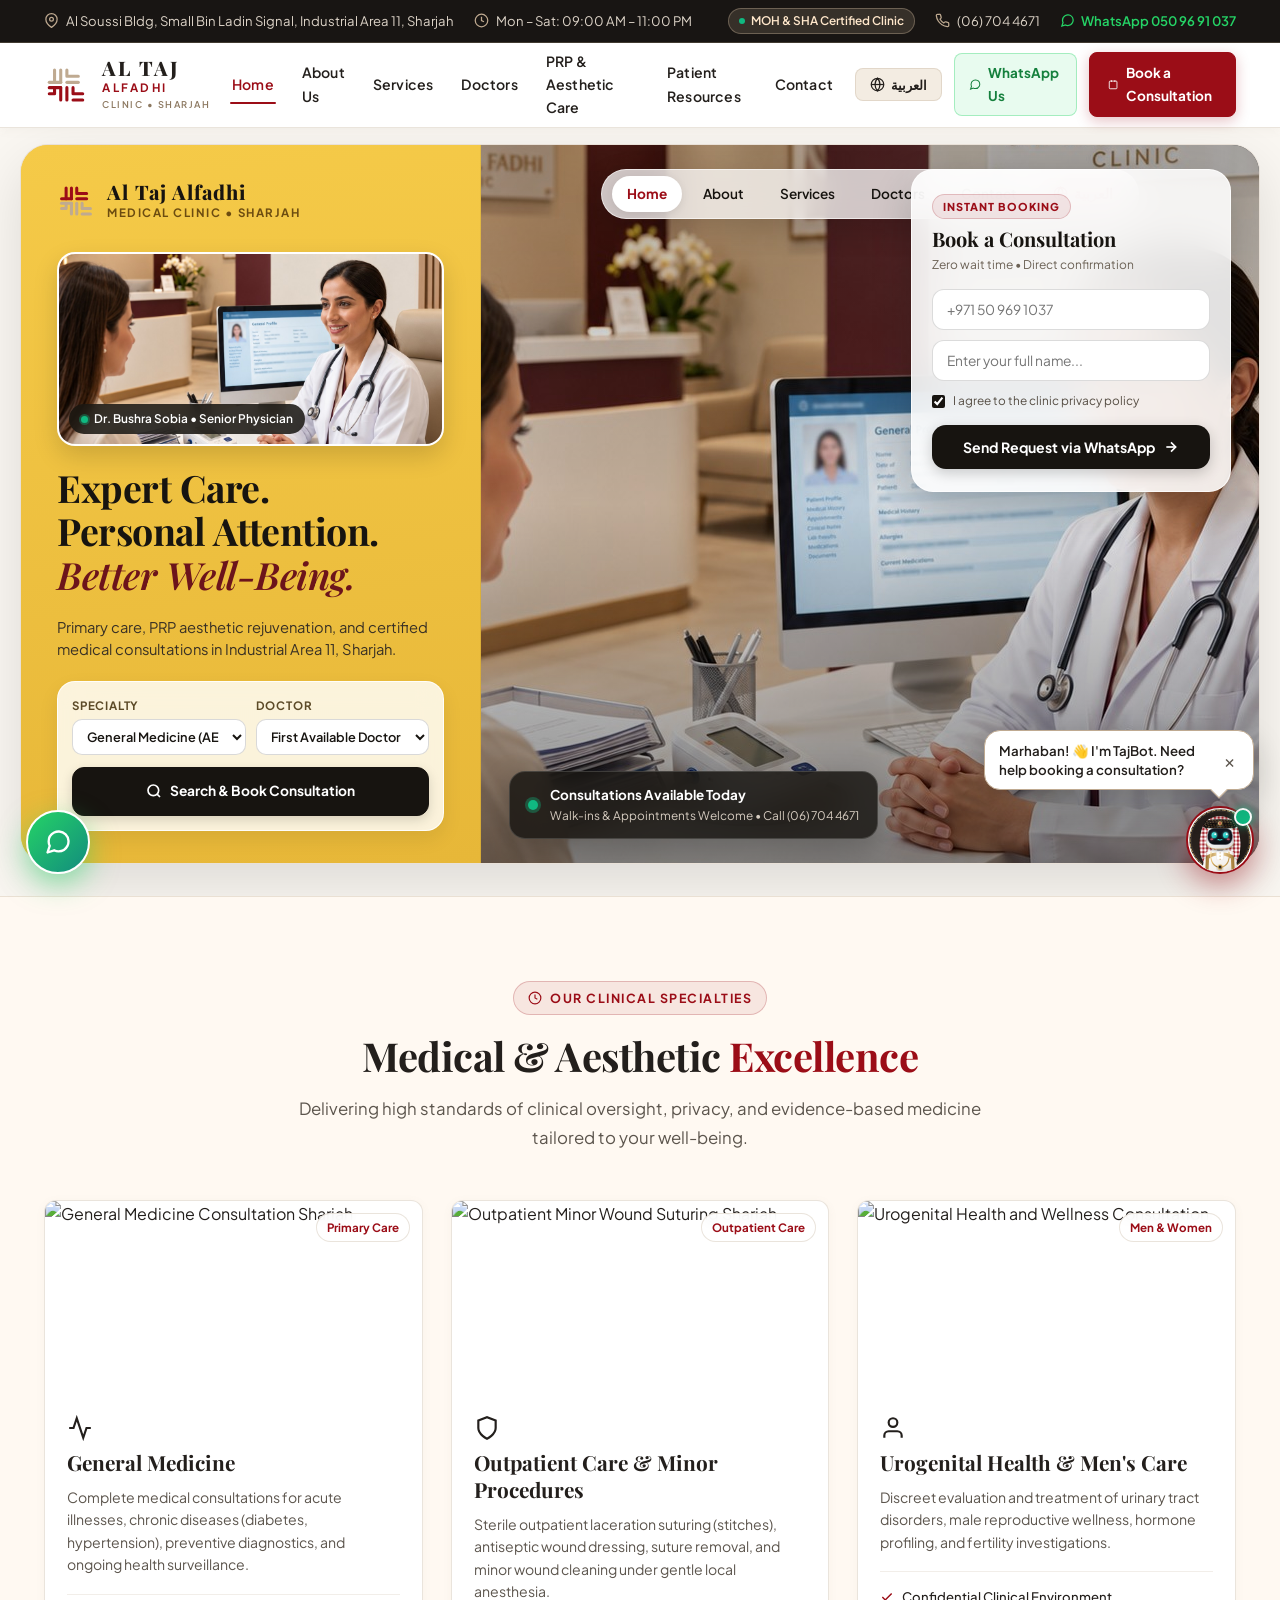
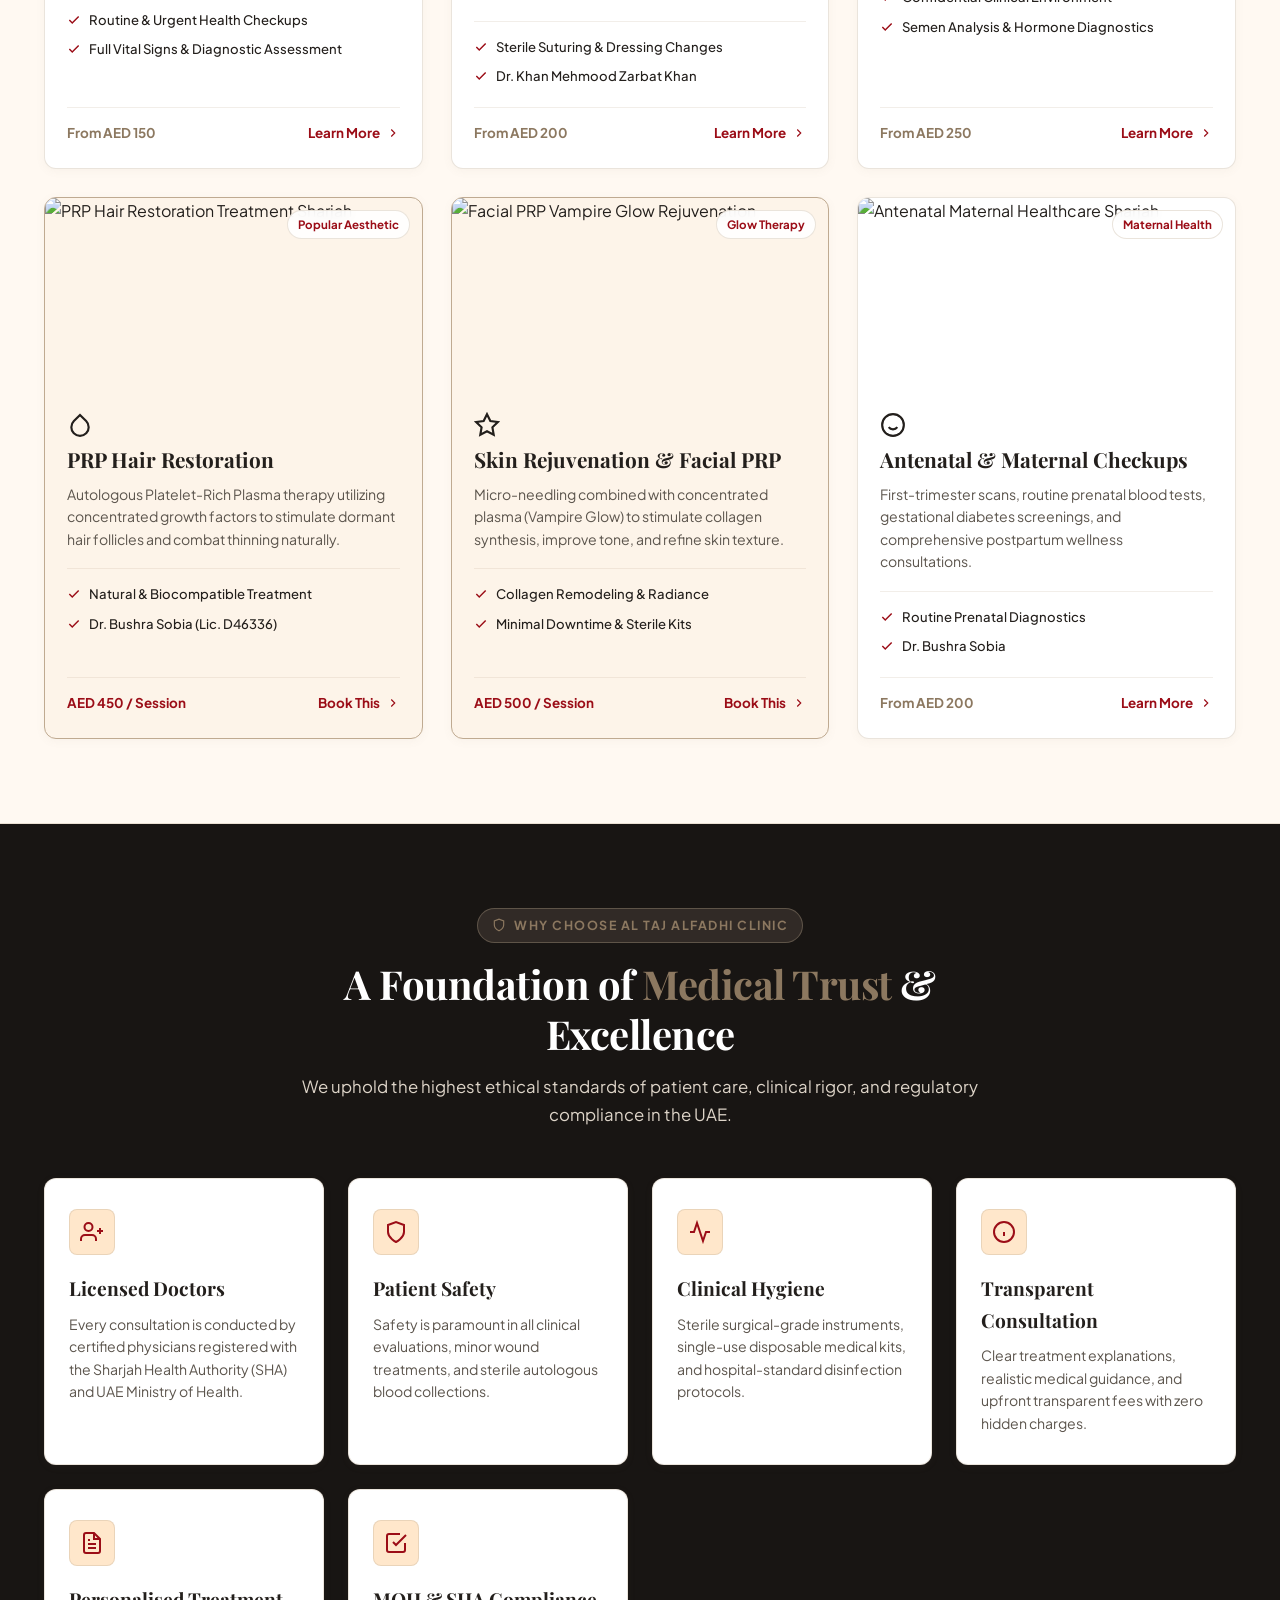
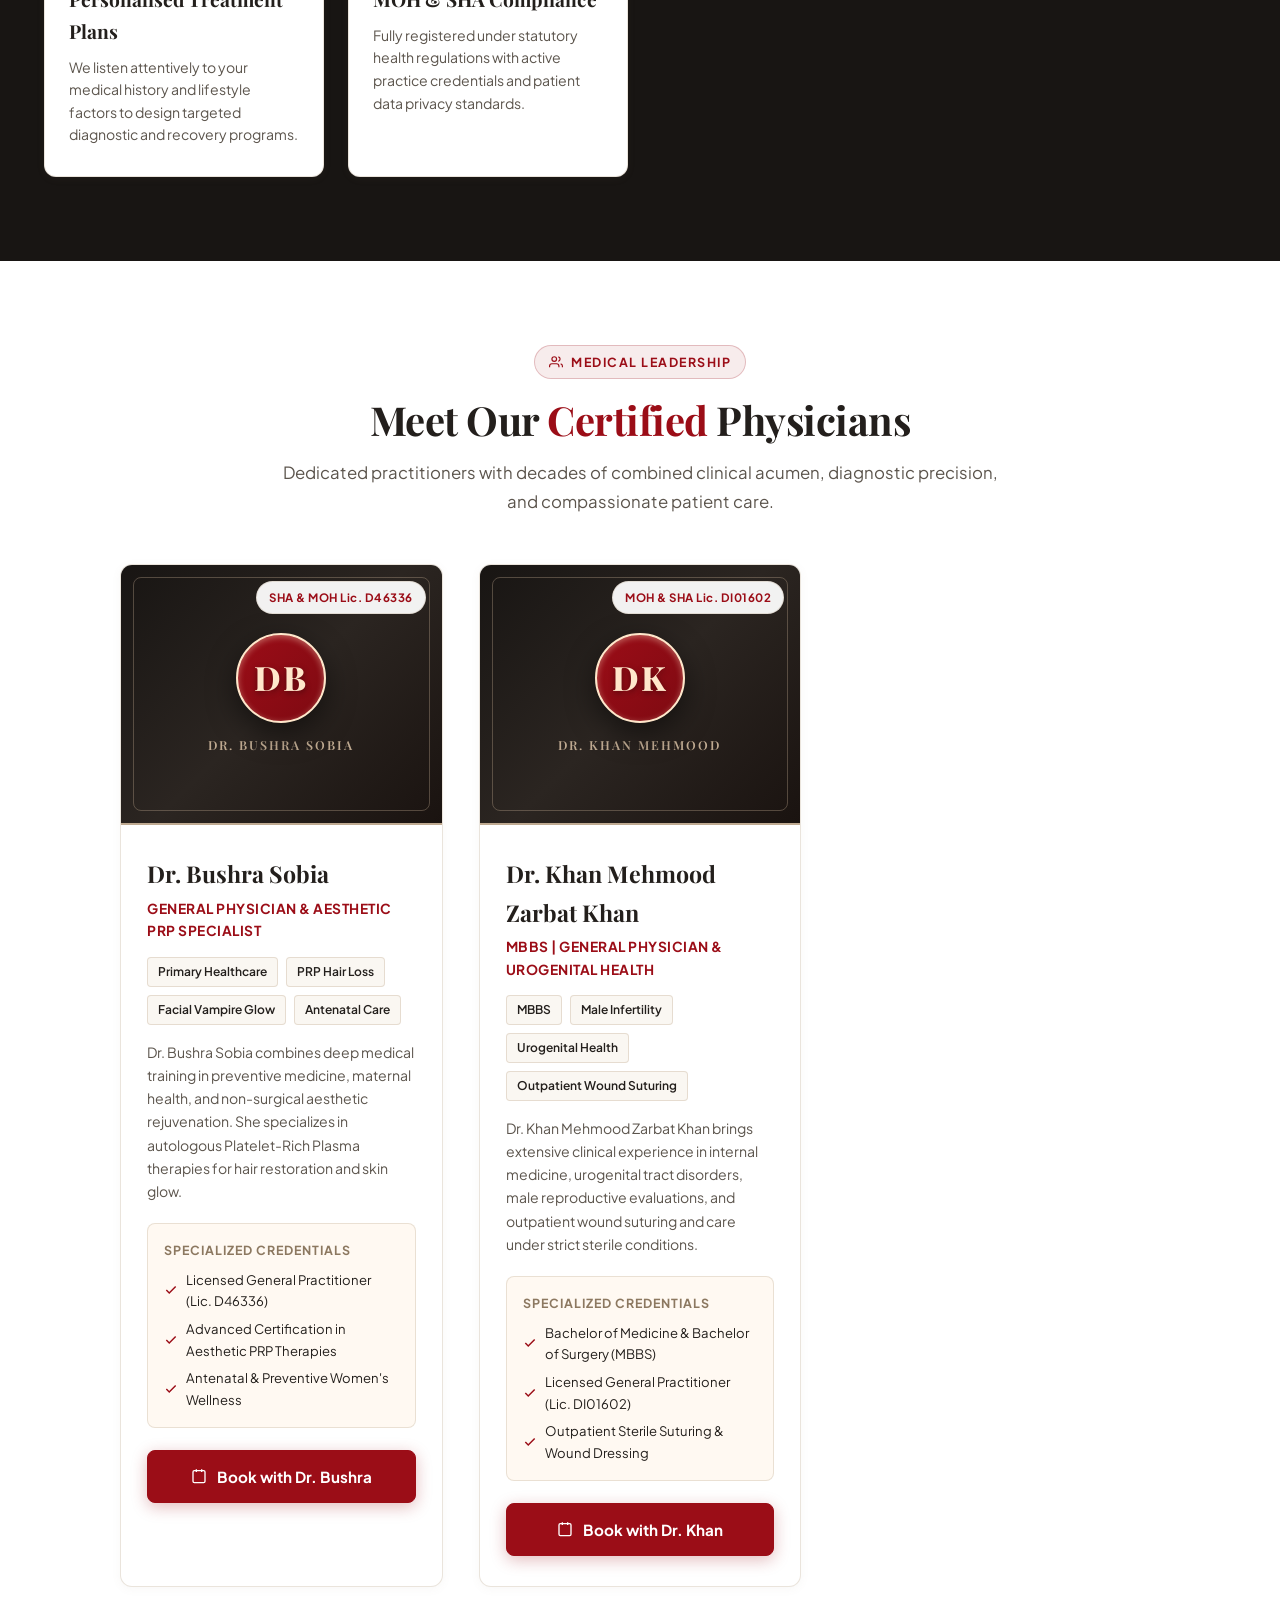
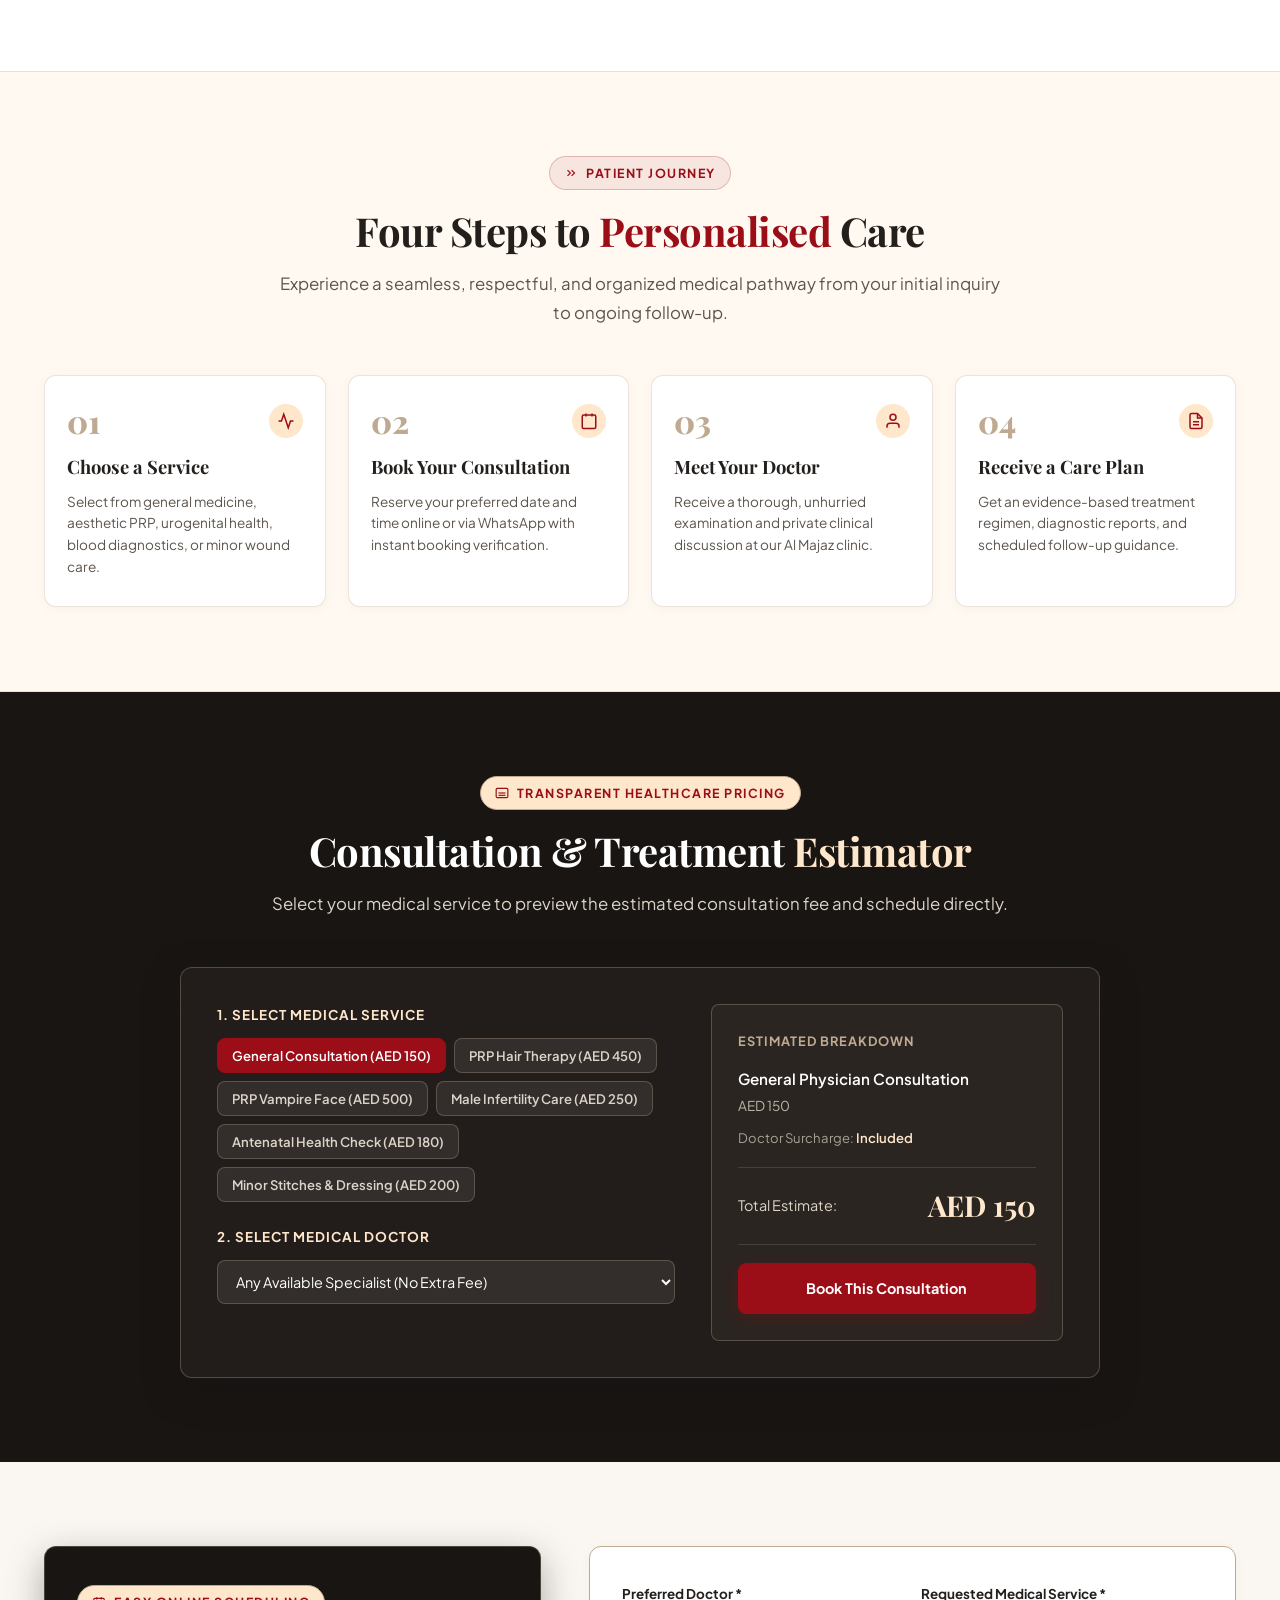
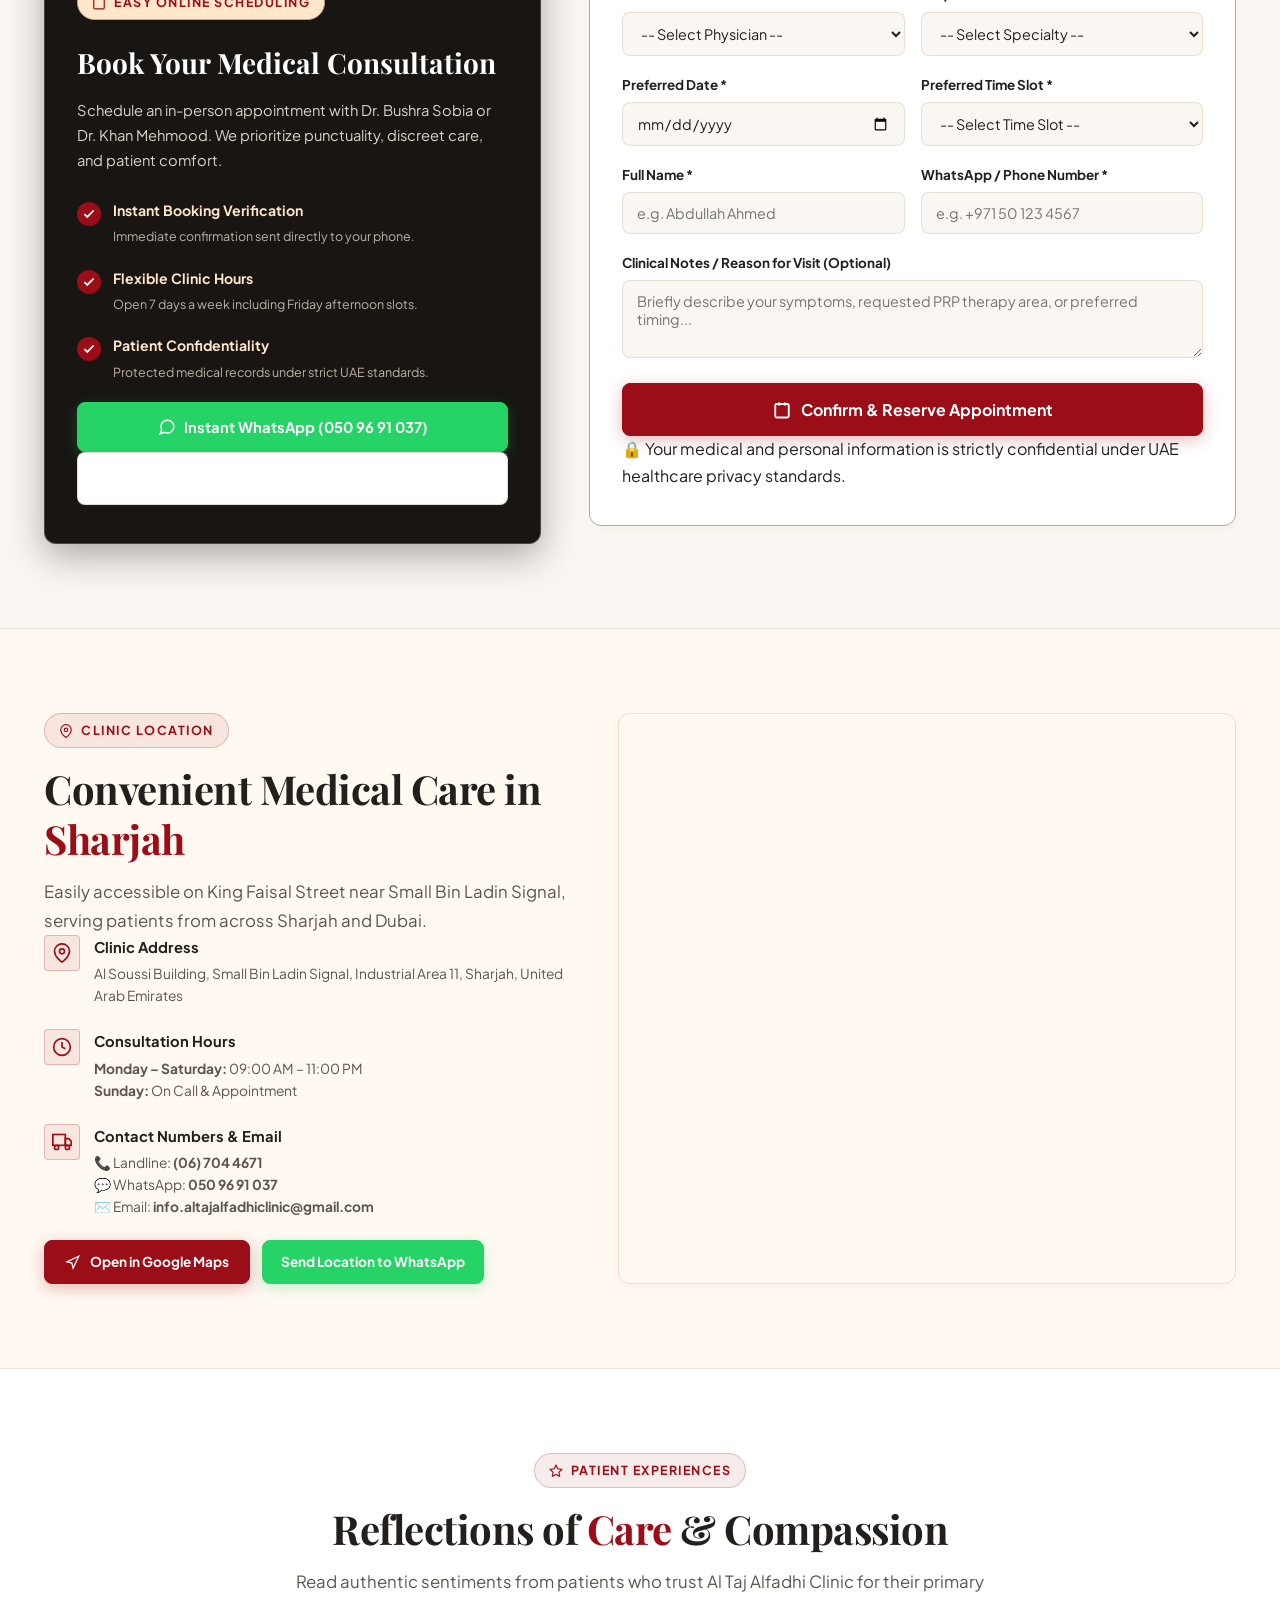
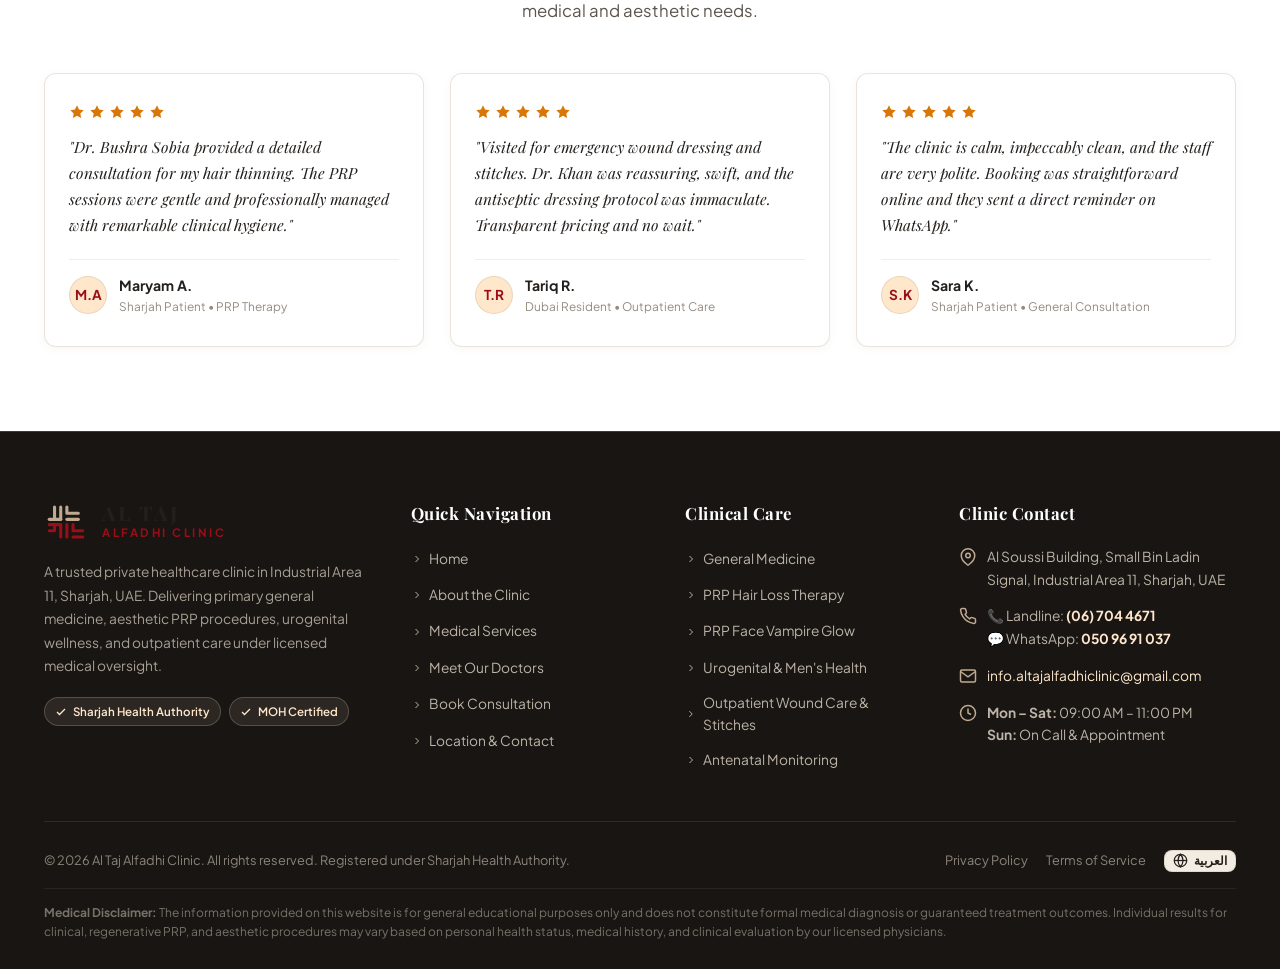
==== index.html @ 63fd8f1e "feat: redesign homepage hero with inspiration split layout (left photo pillar + right video canvas)" ====
<!DOCTYPE html>
<html lang="en" dir="ltr">
<head>
  <meta charset="UTF-8">
  <meta name="viewport" content="width=device-width, initial-scale=1.0">
  
  <!-- SEO & Local Business Meta Tags -->
  <title>Al Taj Alfadhi Clinic | Medical & Aesthetic Clinic in Sharjah, UAE</title>
  <meta name="description" content="Al Taj Alfadhi Clinic is a premier medical clinic in Al Majaz, Sharjah, serving patients from Sharjah & Dubai. Licensed doctors offering General Medicine, PRP Treatments, Outpatient Wound Care, and Urogenital Health.">
  <meta name="keywords" content="clinic in Sharjah, medical clinic in Al Majaz, aesthetic clinic Sharjah, PRP treatment Sharjah, general physician Sharjah, medical consultation near Dubai, Dr Bushra Sobia, Dr Khan Mehmood">
  <meta name="author" content="Al Taj Alfadhi Clinic">
  <meta name="robots" content="index, follow">

  <!-- Open Graph / Social -->
  <meta property="og:type" content="website">
  <meta property="og:title" content="Al Taj Alfadhi Clinic | Medical & Aesthetic Clinic in Sharjah, UAE">
  <meta property="og:description" content="Expert Care. Personal Attention. Better Well-Being. Licensed medical and aesthetic healthcare in Al Majaz, Sharjah.">
  <meta property="og:image" content="https://images.unsplash.com/photo-1622253692010-333f2da6031d?auto=format&fit=crop&w=1200&q=80">
  <meta property="og:url" content="https://altajfadhaiclinic.ae/">

  <!-- Global CDN Preconnect & Performance Optimizations -->
  <link rel="preconnect" href="https://fonts.googleapis.com">
  <link rel="preconnect" href="https://fonts.gstatic.com" crossorigin>
  <link rel="preconnect" href="https://images.unsplash.com">
  <link rel="dns-prefetch" href="https://cdnjs.cloudflare.com">

  <!-- Favicon & Mobile Touch Icons -->
  <link rel="icon" type="image/svg+xml" href="favicon.svg">
  <link rel="apple-touch-icon" sizes="180x180" href="apple-touch-icon.svg">
  <link rel="manifest" href="site.webmanifest">
  <meta name="theme-color" content="#9B0D17">
  <meta name="apple-mobile-web-app-capable" content="yes">
  <meta name="apple-mobile-web-app-status-bar-style" content="black-translucent">
  <meta name="apple-mobile-web-app-title" content="Al Taj Clinic">

  <!-- CSS Stylesheet -->
  <link rel="stylesheet" href="style.css">

  <!-- Schema.org MedicalClinic Structured Data for Local SEO -->
  <script type="application/ld+json">
  {
    "@context": "https://schema.org",
    "@type": "MedicalClinic",
    "name": "Al Taj Alfadhi Clinic",
    "alternateName": "عيادة التاج الفضي",
    "image": "https://images.unsplash.com/photo-1622253692010-333f2da6031d?auto=format&fit=crop&w=1200&q=80",
    "telephone": "+97167044671",
    "url": "https://altajfadhaiclinic.ae",
    "address": {
      "@type": "PostalAddress",
      "streetAddress": "Al Soussi Building, Small Bin Ladin Signal, Industrial Area 11",
      "addressLocality": "Sharjah",
      "addressRegion": "Sharjah",
      "addressCountry": "AE"
    },
    "geo": {
      "@type": "GeoCoordinates",
      "latitude": "25.3185",
      "longitude": "55.4052"
    },
    "openingHoursSpecification": [
      {
        "@type": "OpeningHoursSpecification",
        "dayOfWeek": ["Monday", "Tuesday", "Wednesday", "Thursday", "Friday", "Saturday"],
        "opens": "09:00",
        "closes": "23:00"
      }
    ],
    "priceRange": "AED 150 - AED 500"
  }
  </script>
</head>
<body>

  <!-- ========================================================================
       1. Top Notification Bar (Emergency / Direct Line / Bilingual Switch)
       ======================================================================== -->
  <div class="top-bar">
    <div class="top-bar-inner">
      <div class="top-bar-items">
        <div class="top-bar-item">
          <svg width="15" height="15" viewBox="0 0 24 24" fill="none" stroke="currentColor" stroke-width="2"><path d="M21 10c0 7-9 13-9 13s-9-6-9-13a9 9 0 0 1 18 0z"></path><circle cx="12" cy="10" r="3"></circle></svg>
          <span>Al Soussi Bldg, Small Bin Ladin Signal, Industrial Area 11, Sharjah</span>
        </div>
        <div class="top-bar-item">
          <svg width="15" height="15" viewBox="0 0 24 24" fill="none" stroke="currentColor" stroke-width="2"><circle cx="12" cy="12" r="10"></circle><polyline points="12 6 12 12 16 14"></polyline></svg>
          <span>Mon – Sat: 09:00 AM – 11:00 PM</span>
        </div>
      </div>

      <div class="top-bar-items">
        <div class="top-bar-badge">
          <span class="dot"></span>
          <span>MOH & SHA Certified Clinic</span>
        </div>
        <div class="top-bar-item">
          <svg width="15" height="15" viewBox="0 0 24 24" fill="none" stroke="currentColor" stroke-width="2"><path d="M22 16.92v3a2 2 0 0 1-2.18 2 19.79 19.79 0 0 1-8.63-3.07 19.5 19.5 0 0 1-6-6 19.79 19.79 0 0 1-3.07-8.67A2 2 0 0 1 4.11 2h3a2 2 0 0 1 2 1.72 12.84 12.84 0 0 0 .7 2.81 2 2 0 0 1-.45 2.11L8.09 9.91a16 16 0 0 0 6 6l1.27-1.27a2 2 0 0 1 2.11-.45 12.84 12.84 0 0 0 2.81.7A2 2 0 0 1 22 16.92z"></path></svg>
          <a href="tel:+97167044671">(06) 704 4671</a>
        </div>
        <a href="https://wa.me/971509691037" target="_blank" rel="noopener noreferrer" class="top-whatsapp-link">
          <svg width="15" height="15" viewBox="0 0 24 24" fill="none" stroke="currentColor" stroke-width="2"><path d="M21 11.5a8.38 8.38 0 0 1-.9 3.8 8.5 8.5 0 0 1-7.6 4.7 8.38 8.38 0 0 1-3.8-.9L3 21l1.9-5.7a8.38 8.38 0 0 1-.9-3.8 8.5 8.5 0 0 1 4.7-7.6 8.38 8.38 0 0 1 3.8-.9h.5a8.48 8.48 0 0 1 8 8v.5z"></path></svg>
          <span>WhatsApp 050 96 91 037</span>
        </a>
      </div>
    </div>
  </div>

  <!-- ========================================================================
       2. Sticky Header & Navigation
       ======================================================================== -->
  <header class="site-header">
    <div class="nav-container">
      <!-- Clinic Brand Logo -->
      <a href="index.html" class="brand-logo" aria-label="Al Taj Alfadhi Clinic Home">
        <svg class="logo-symbol" viewBox="0 0 100 100" fill="none" xmlns="http://www.w3.org/2000/svg">
          <path d="M24 16V44" stroke="#BFAA91" stroke-width="7" stroke-linecap="round"/>
          <path d="M38 16V44" stroke="#BFAA91" stroke-width="7" stroke-linecap="round"/>
          <path d="M52 16V30H78" stroke="#BFAA91" stroke-width="7" stroke-linecap="round" stroke-linejoin="round"/>
          <path d="M52 44H78" stroke="#BFAA91" stroke-width="7" stroke-linecap="round"/>
          <path d="M12 44H38" stroke="#BFAA91" stroke-width="7" stroke-linecap="round"/>
          <path d="M12 56H38" stroke="#9B0D17" stroke-width="7" stroke-linecap="round"/>
          <path d="M24 56V70H12" stroke="#9B0D17" stroke-width="7" stroke-linecap="round" stroke-linejoin="round"/>
          <path d="M38 56V84" stroke="#9B0D17" stroke-width="7" stroke-linecap="round"/>
          <path d="M52 56V84" stroke="#9B0D17" stroke-width="7" stroke-linecap="round"/>
          <path d="M66 56V70H88" stroke="#9B0D17" stroke-width="7" stroke-linecap="round" stroke-linejoin="round"/>
          <path d="M66 84H88" stroke="#9B0D17" stroke-width="7" stroke-linecap="round"/>
        </svg>
        <div class="brand-text">
          <span class="brand-title">AL TAJ</span>
          <span class="brand-subtitle">ALFADHI</span>
          <span class="brand-tagline">CLINIC • SHARJAH</span>
        </div>
      </a>

      <!-- Desktop Nav Menu -->
      <nav class="nav-menu">
        <a href="index.html" class="nav-link active">Home</a>
        <a href="about.html" class="nav-link">About Us</a>
        <a href="services.html" class="nav-link">Services</a>
        <a href="doctors.html" class="nav-link">Doctors</a>
        <a href="services.html?tab=aesthetic" class="nav-link">PRP & Aesthetic Care</a>
        <a href="about.html#faq" class="nav-link">Patient Resources</a>
        <a href="contact.html" class="nav-link">Contact</a>
      </nav>

      <!-- Nav Actions (Language, WhatsApp, Booking) -->
      <div class="nav-actions">
        <!-- Bilingual Language Switcher -->
        <button type="button" class="lang-switch-btn" aria-label="Switch Language to Arabic or English">
          <svg width="15" height="15" viewBox="0 0 24 24" fill="none" stroke="currentColor" stroke-width="2"><circle cx="12" cy="12" r="10"></circle><line x1="2" y1="12" x2="22" y2="12"></line><path d="M12 2a15.3 15.3 0 0 1 4 10 15.3 15.3 0 0 1-4 10 15.3 15.3 0 0 1-4-10 15.3 15.3 0 0 1 4-10z"></path></svg>
          <span>العربية</span>
        </button>

        <a href="https://wa.me/971509691037" target="_blank" rel="noopener noreferrer" class="btn-header-whatsapp">
          <svg width="15" height="15" viewBox="0 0 24 24" fill="none" stroke="currentColor" stroke-width="2"><path d="M21 11.5a8.38 8.38 0 0 1-.9 3.8 8.5 8.5 0 0 1-7.6 4.7 8.38 8.38 0 0 1-3.8-.9L3 21l1.9-5.7a8.38 8.38 0 0 1-.9-3.8 8.5 8.5 0 0 1 4.7-7.6 8.38 8.38 0 0 1 3.8-.9h.5a8.48 8.48 0 0 1 8 8v.5z"></path></svg>
          <span>WhatsApp Us</span>
        </a>

        <a href="appointment.html" class="btn-header-book">
          <svg width="15" height="15" viewBox="0 0 24 24" fill="none" stroke="currentColor" stroke-width="2"><rect x="3" y="4" width="18" height="18" rx="2" ry="2"></rect><line x1="16" y1="2" x2="16" y2="6"></line><line x1="8" y1="2" x2="8" y2="6"></line></svg>
          <span>Book a Consultation</span>
        </a>

        <button class="mobile-toggle" aria-label="Toggle Navigation Menu">
          <svg width="26" height="26" viewBox="0 0 24 24" fill="none" stroke="currentColor" stroke-width="2"><line x1="3" y1="12" x2="21" y2="12"></line><line x1="3" y1="6" x2="21" y2="6"></line><line x1="3" y1="18" x2="21" y2="18"></line></svg>
        </button>
      </div>
    </div>
  </header>

  <!-- Mobile Drawer -->
  <div class="drawer-overlay"></div>
  <aside class="mobile-drawer">
    <div>
      <div class="drawer-header">
        <div class="brand-text">
          <span class="brand-title">AL TAJ</span>
          <span class="brand-subtitle">ALFADHI CLINIC</span>
        </div>
        <button class="drawer-close" aria-label="Close Drawer"><svg width="24" height="24" viewBox="0 0 24 24" fill="none" stroke="currentColor" stroke-width="2"><line x1="18" y1="6" x2="6" y2="18"></line><line x1="6" y1="6" x2="18" y2="18"></line></svg></button>
      </div>

      <nav class="drawer-nav">
        <a href="index.html" class="drawer-link active"><svg width="18" height="18" viewBox="0 0 24 24" fill="none" stroke="currentColor" stroke-width="2"><path d="M3 9l9-7 9 7v11a2 2 0 0 1-2 2H5a2 2 0 0 1-2-2z"></path></svg><span>Home</span></a>
        <a href="about.html" class="drawer-link"><svg width="18" height="18" viewBox="0 0 24 24" fill="none" stroke="currentColor" stroke-width="2"><path d="M20 21v-2a4 4 0 0 0-4-4H8a4 4 0 0 0-4 4v2"></path><circle cx="12" cy="7" r="4"></circle></svg><span>About Us</span></a>
        <a href="services.html" class="drawer-link"><svg width="18" height="18" viewBox="0 0 24 24" fill="none" stroke="currentColor" stroke-width="2"><path d="M22 12h-4l-3 9L9 3l-3 9H2"></path></svg><span>Medical Services</span></a>
        <a href="doctors.html" class="drawer-link"><svg width="18" height="18" viewBox="0 0 24 24" fill="none" stroke="currentColor" stroke-width="2"><path d="M17 21v-2a4 4 0 0 0-4-4H5a4 4 0 0 0-4 4v2"></path><circle cx="9" cy="7" r="4"></circle></svg><span>Our Doctors</span></a>
        <a href="services.html?tab=aesthetic" class="drawer-link"><svg width="18" height="18" viewBox="0 0 24 24" fill="none" stroke="currentColor" stroke-width="2"><polygon points="12 2 15.09 8.26 22 9.27 17 14.14 18.18 21.02 12 17.77 5.82 21.02 7 14.14 2 9.27 8.91 8.26 12 2"></polygon></svg><span>PRP & Aesthetic Care</span></a>
        <a href="appointment.html" class="drawer-link"><svg width="18" height="18" viewBox="0 0 24 24" fill="none" stroke="currentColor" stroke-width="2"><rect x="3" y="4" width="18" height="18" rx="2" ry="2"></rect><line x1="16" y1="2" x2="16" y2="6"></line><line x1="8" y1="2" x2="8" y2="6"></line></svg><span>Book Consultation</span></a>
        <a href="contact.html" class="drawer-link"><svg width="18" height="18" viewBox="0 0 24 24" fill="none" stroke="currentColor" stroke-width="2"><path d="M21 10c0 7-9 13-9 13s-9-6-9-13a9 9 0 0 1 18 0z"></path></svg><span>Location & Contact</span></a>
      </nav>
    </div>

    <div class="drawer-footer">
      <button type="button" class="lang-switch-btn" style="width: 100%; justify-content: center; margin-bottom: 12px;">
        <svg width="15" height="15" viewBox="0 0 24 24" fill="none" stroke="currentColor" stroke-width="2"><circle cx="12" cy="12" r="10"></circle><line x1="2" y1="12" x2="22" y2="12"></line><path d="M12 2a15.3 15.3 0 0 1 4 10 15.3 15.3 0 0 1-4 10 15.3 15.3 0 0 1-4-10 15.3 15.3 0 0 1 4-10z"></path></svg>
        <span>Switch to العربية</span>
      </button>
      <a href="appointment.html" class="btn-primary" style="width: 100%;">Book a Consultation</a>
    </div>
  </aside>

  <!-- ========================================================================
       3. Hero Section (Inspiration Split Architecture: Left Card Pillar + Right Video Canvas)
       ======================================================================== -->
  <section class="inspo-hero-section">
    <div class="inspo-hero-wrapper">
      
      <!-- LEFT PILLAR: Picture + Bold Luxury Typography + Quick Booking Selector -->
      <div class="inspo-hero-left">
        <div class="inspo-hero-left-inner">
          
          <!-- Clinic Brand Header -->
          <div class="inspo-brand-header">
            <a href="index.html" class="inspo-brand-link">
              <svg class="inspo-logo-symbol" viewBox="0 0 100 100" fill="none" xmlns="http://www.w3.org/2000/svg">
                <path d="M24 16V44" stroke="#9B0D17" stroke-width="8" stroke-linecap="round"/>
                <path d="M38 16V44" stroke="#9B0D17" stroke-width="8" stroke-linecap="round"/>
                <path d="M52 16V30H78" stroke="#9B0D17" stroke-width="8" stroke-linecap="round" stroke-linejoin="round"/>
                <path d="M52 44H78" stroke="#9B0D17" stroke-width="8" stroke-linecap="round"/>
                <path d="M12 44H38" stroke="#9B0D17" stroke-width="8" stroke-linecap="round"/>
                <path d="M12 56H38" stroke="#BFAA91" stroke-width="8" stroke-linecap="round"/>
                <path d="M24 56V70H12" stroke="#BFAA91" stroke-width="8" stroke-linecap="round" stroke-linejoin="round"/>
                <path d="M38 56V84" stroke="#BFAA91" stroke-width="8" stroke-linecap="round"/>
                <path d="M52 56V84" stroke="#BFAA91" stroke-width="8" stroke-linecap="round"/>
                <path d="M66 56V70H88" stroke="#BFAA91" stroke-width="8" stroke-linecap="round" stroke-linejoin="round"/>
                <path d="M66 84H88" stroke="#BFAA91" stroke-width="8" stroke-linecap="round"/>
              </svg>
              <div class="inspo-brand-text">
                <span class="inspo-brand-title">Al Taj Alfadhi</span>
                <span class="inspo-brand-sub">Medical Clinic • Sharjah</span>
              </div>
            </a>
          </div>

          <!-- Featured Clinic Picture Card -->
          <div class="inspo-photo-card">
            <img src="assests/altajclinic.jpg" alt="Licensed Doctor Consultation at Al Taj Alfadhi Clinic Sharjah" class="inspo-featured-img">
            <div class="inspo-photo-tag">
              <span class="pulse-dot"></span>
              <span>Dr. Bushra Sobia • Senior Physician</span>
            </div>
          </div>

          <!-- Big Elegant Headline -->
          <h1 class="inspo-hero-title">
            Expert Care.<br>
            Personal Attention.<br>
            <em>Better Well-Being.</em>
          </h1>

          <p class="inspo-hero-desc">
            Primary care, PRP aesthetic rejuvenation, and certified medical consultations in Industrial Area 11, Sharjah.
          </p>

          <!-- Quick Consultation Search / Filter Bar (Inspiration Style) -->
          <div class="inspo-search-widget">
            <div class="inspo-widget-grid">
              <div class="inspo-field">
                <label for="heroQuickService" class="inspo-field-label">Specialty</label>
                <select id="heroQuickService" class="inspo-select">
                  <option value="General Physician Consultation">General Medicine (AED 150)</option>
                  <option value="PRP Hair Loss Session">PRP Hair Restoration (AED 450)</option>
                  <option value="PRP Facial Rejuvenation">Facial PRP Vampire (AED 500)</option>
                  <option value="Minor Stitches & Wound Care">Minor Stitches / Wound Care</option>
                  <option value="Male Infertility Evaluation">Urogenital & Men's Health</option>
                </select>
              </div>

              <div class="inspo-field">
                <label for="heroQuickDoctor" class="inspo-field-label">Doctor</label>
                <select id="heroQuickDoctor" class="inspo-select">
                  <option value="No Preference">First Available Doctor</option>
                  <option value="Dr. Bushra Sobia">Dr. Bushra Sobia (Lic. D46336)</option>
                  <option value="Dr. Khan Mehmood">Dr. Khan Mehmood (Lic. DI01602)</option>
                </select>
              </div>
            </div>

            <a href="appointment.html" id="heroQuickSearchBtn" class="inspo-search-btn">
              <svg width="16" height="16" viewBox="0 0 24 24" fill="none" stroke="currentColor" stroke-width="2.5"><circle cx="11" cy="11" r="8"></circle><line x1="21" y1="21" x2="16.65" y2="16.65"></line></svg>
              <span>Search & Book Consultation</span>
            </a>
          </div>

        </div>
      </div>

      <!-- RIGHT CANVAS: Clinic Video Showcase + Floating Pill Menu + Floating Glass Booking Card -->
      <div class="inspo-hero-right">
        
        <!-- Background Video Canvas (Where the Villa is in the Inspiration) -->
        <div class="inspo-video-container">
          <video class="inspo-video-player" autoplay muted loop playsinline poster="assests/altajclinic.jpg">
            <source src="assests/https_wwwaltajalfadhiclinic.mp4" type="video/mp4">
          </video>
          <div class="inspo-video-overlay"></div>
        </div>

        <!-- Floating Glassmorphism Pill Menu in Top-Center -->
        <nav class="inspo-floating-nav" aria-label="Quick Hero Navigation">
          <a href="index.html" class="inspo-nav-pill active">Home</a>
          <a href="about.html" class="inspo-nav-pill">About</a>
          <a href="services.html" class="inspo-nav-pill">Services</a>
          <a href="doctors.html" class="inspo-nav-pill">Doctors</a>
          <a href="contact.html" class="inspo-nav-pill">Contact</a>
          <button type="button" class="lang-switch-btn inspo-nav-pill inspo-lang-pill" aria-label="Switch Language">
            <span>العربية</span>
          </button>
        </nav>

        <!-- Floating Glassmorphism Booking Card in Top-Right (Inspiration Style) -->
        <div class="inspo-floating-card">
          <div class="inspo-card-header">
            <div class="inspo-card-badge">Instant Booking</div>
            <h3 class="inspo-card-title">Book a Consultation</h3>
            <p class="inspo-card-subtitle">Zero wait time • Direct confirmation</p>
          </div>

          <form id="heroQuickForm" onsubmit="event.preventDefault(); const p=document.getElementById('heroQuickPhone').value; const n=document.getElementById('heroQuickName').value; window.open(`https://wa.me/971509691037?text=${encodeURIComponent('Hello Al Taj Alfadhi Clinic, I would like to book a consultation for ' + n + ' (' + p + ')')}`, '_blank');">
            <div class="inspo-card-group">
              <input type="tel" id="heroQuickPhone" class="inspo-card-input" placeholder="+971 50 969 1037" required>
            </div>
            <div class="inspo-card-group">
              <input type="text" id="heroQuickName" class="inspo-card-input" placeholder="Enter your full name..." required>
            </div>
            <div class="inspo-card-agree">
              <input type="checkbox" id="heroQuickAgree" checked required>
              <label for="heroQuickAgree">I agree to the clinic privacy policy</label>
            </div>
            <button type="submit" class="inspo-card-btn">
              <span>Send Request via WhatsApp</span>
              <svg width="16" height="16" viewBox="0 0 24 24" fill="none" stroke="currentColor" stroke-width="2.5"><line x1="5" y1="12" x2="19" y2="12"></line><polyline points="12 5 19 12 12 19"></polyline></svg>
            </button>
          </form>
        </div>

        <!-- Floating Bottom Status Badge -->
        <div class="inspo-bottom-badge">
          <span class="inspo-status-dot"></span>
          <div class="inspo-badge-text">
            <strong>Consultations Available Today</strong>
            <span>Walk-ins & Appointments Welcome • Call (06) 704 4671</span>
          </div>
        </div>

      </div>

    </div>
  </section>

  <!-- ========================================================================
       4. Services Section (6 Core Specialties)
       ======================================================================== -->
  <section class="section-cream">
    <div class="container">
      <div class="section-header">
        <span class="section-badge">
          <svg width="14" height="14" viewBox="0 0 24 24" fill="none" stroke="currentColor" stroke-width="2"><circle cx="12" cy="12" r="10"></circle><polyline points="12 6 12 12 16 14"></polyline></svg>
          Our Clinical Specialties
        </span>
        <h2 class="section-title">Medical & Aesthetic <span class="accent-burgundy">Excellence</span></h2>
        <p class="section-subtitle">Delivering high standards of clinical oversight, privacy, and evidence-based medicine tailored to your well-being.</p>
      </div>

      <div class="services-grid">
        <!-- 1. General Medicine -->
        <div class="service-card">
          <div class="service-card-media">
            <img src="https://images.unsplash.com/photo-1576091160550-2173dba999ef?auto=format&fit=crop&w=800&q=80" alt="General Medicine Consultation Sharjah" class="service-card-img">
            <div class="service-badge-overlay">Primary Care</div>
          </div>
          <div class="service-card-content">
            <div>
              <div class="service-icon-wrap">
                <svg width="26" height="26" viewBox="0 0 24 24" fill="none" stroke="currentColor" stroke-width="2"><path d="M22 12h-4l-3 9L9 3l-3 9H2"></path></svg>
              </div>
              <h3 class="service-title">General Medicine</h3>
              <p class="service-desc">Complete medical consultations for acute illnesses, chronic diseases (diabetes, hypertension), preventive diagnostics, and ongoing health surveillance.</p>
              <div class="service-features">
                <div class="service-feature-item">
                  <svg width="14" height="14" viewBox="0 0 24 24" fill="none" stroke="currentColor" stroke-width="2.5"><polyline points="20 6 9 17 4 12"></polyline></svg>
                  <span>Routine & Urgent Health Checkups</span>
                </div>
                <div class="service-feature-item">
                  <svg width="14" height="14" viewBox="0 0 24 24" fill="none" stroke="currentColor" stroke-width="2.5"><polyline points="20 6 9 17 4 12"></polyline></svg>
                  <span>Full Vital Signs & Diagnostic Assessment</span>
                </div>
              </div>
            </div>
            <div class="service-card-footer">
              <span style="font-size: 0.84rem; font-weight: 700; color: var(--color-taupe-dark);">From AED 150</span>
              <a href="appointment.html?service=General%20Medicine" class="service-link">
                <span>Learn More</span>
                <svg width="14" height="14" viewBox="0 0 24 24" fill="none" stroke="currentColor" stroke-width="2"><polyline points="9 18 15 12 9 6"></polyline></svg>
              </a>
            </div>
          </div>
        </div>

        <!-- 2. Outpatient Surgery & Minor Wound Care -->
        <div class="service-card">
          <div class="service-card-media">
            <img src="https://images.unsplash.com/photo-1584515933487-779824d29309?auto=format&fit=crop&w=800&q=80" alt="Outpatient Minor Wound Suturing Sharjah" class="service-card-img">
            <div class="service-badge-overlay">Outpatient Care</div>
          </div>
          <div class="service-card-content">
            <div>
              <div class="service-icon-wrap">
                <svg width="26" height="26" viewBox="0 0 24 24" fill="none" stroke="currentColor" stroke-width="2"><path d="M12 22s8-4 8-10V5l-8-3-8 3v7c0 6 8 10 8 10z"></path></svg>
              </div>
              <h3 class="service-title">Outpatient Care & Minor Procedures</h3>
              <p class="service-desc">Sterile outpatient laceration suturing (stitches), antiseptic wound dressing, suture removal, and minor wound cleaning under gentle local anesthesia.</p>
              <div class="service-features">
                <div class="service-feature-item">
                  <svg width="14" height="14" viewBox="0 0 24 24" fill="none" stroke="currentColor" stroke-width="2.5"><polyline points="20 6 9 17 4 12"></polyline></svg>
                  <span>Sterile Suturing & Dressing Changes</span>
                </div>
                <div class="service-feature-item">
                  <svg width="14" height="14" viewBox="0 0 24 24" fill="none" stroke="currentColor" stroke-width="2.5"><polyline points="20 6 9 17 4 12"></polyline></svg>
                  <span>Dr. Khan Mehmood Zarbat Khan</span>
                </div>
              </div>
            </div>
            <div class="service-card-footer">
              <span style="font-size: 0.84rem; font-weight: 700; color: var(--color-taupe-dark);">From AED 200</span>
              <a href="appointment.html?service=Minor%20Stitches" class="service-link">
                <span>Learn More</span>
                <svg width="14" height="14" viewBox="0 0 24 24" fill="none" stroke="currentColor" stroke-width="2"><polyline points="9 18 15 12 9 6"></polyline></svg>
              </a>
            </div>
          </div>
        </div>

        <!-- 3. Urogenital Health & Men's Care -->
        <div class="service-card">
          <div class="service-card-media">
            <img src="https://images.unsplash.com/photo-1532938911079-1b06ac7ceec7?auto=format&fit=crop&w=800&q=80" alt="Urogenital Health and Wellness Consultation" class="service-card-img">
            <div class="service-badge-overlay">Men & Women</div>
          </div>
          <div class="service-card-content">
            <div>
              <div class="service-icon-wrap">
                <svg width="26" height="26" viewBox="0 0 24 24" fill="none" stroke="currentColor" stroke-width="2"><path d="M20 21v-2a4 4 0 0 0-4-4H8a4 4 0 0 0-4 4v2"></path><circle cx="12" cy="7" r="4"></circle></svg>
              </div>
              <h3 class="service-title">Urogenital Health & Men's Care</h3>
              <p class="service-desc">Discreet evaluation and treatment of urinary tract disorders, male reproductive wellness, hormone profiling, and fertility investigations.</p>
              <div class="service-features">
                <div class="service-feature-item">
                  <svg width="14" height="14" viewBox="0 0 24 24" fill="none" stroke="currentColor" stroke-width="2.5"><polyline points="20 6 9 17 4 12"></polyline></svg>
                  <span>Confidential Clinical Environment</span>
                </div>
                <div class="service-feature-item">
                  <svg width="14" height="14" viewBox="0 0 24 24" fill="none" stroke="currentColor" stroke-width="2.5"><polyline points="20 6 9 17 4 12"></polyline></svg>
                  <span>Semen Analysis & Hormone Diagnostics</span>
                </div>
              </div>
            </div>
            <div class="service-card-footer">
              <span style="font-size: 0.84rem; font-weight: 700; color: var(--color-taupe-dark);">From AED 250</span>
              <a href="appointment.html?service=Urogenital%20Care" class="service-link">
                <span>Learn More</span>
                <svg width="14" height="14" viewBox="0 0 24 24" fill="none" stroke="currentColor" stroke-width="2"><polyline points="9 18 15 12 9 6"></polyline></svg>
              </a>
            </div>
          </div>
        </div>

        <!-- 4. PRP Treatment (Hair Restoration) -->
        <div class="service-card card-featured">
          <div class="service-card-media">
            <img src="https://images.unsplash.com/photo-1584308666744-24d5c474f2ae?auto=format&fit=crop&w=800&q=80" alt="PRP Hair Restoration Treatment Sharjah" class="service-card-img">
            <div class="service-badge-overlay">Popular Aesthetic</div>
          </div>
          <div class="service-card-content">
            <div>
              <div class="service-icon-wrap">
                <svg width="26" height="26" viewBox="0 0 24 24" fill="none" stroke="currentColor" stroke-width="2"><path d="M12 2.69l5.66 5.66a8 8 0 1 1-11.31 0z"></path></svg>
              </div>
              <h3 class="service-title">PRP Hair Restoration</h3>
              <p class="service-desc">Autologous Platelet-Rich Plasma therapy utilizing concentrated growth factors to stimulate dormant hair follicles and combat thinning naturally.</p>
              <div class="service-features">
                <div class="service-feature-item">
                  <svg width="14" height="14" viewBox="0 0 24 24" fill="none" stroke="currentColor" stroke-width="2.5"><polyline points="20 6 9 17 4 12"></polyline></svg>
                  <span>Natural & Biocompatible Treatment</span>
                </div>
                <div class="service-feature-item">
                  <svg width="14" height="14" viewBox="0 0 24 24" fill="none" stroke="currentColor" stroke-width="2.5"><polyline points="20 6 9 17 4 12"></polyline></svg>
                  <span>Dr. Bushra Sobia (Lic. D46336)</span>
                </div>
              </div>
            </div>
            <div class="service-card-footer">
              <span style="font-size: 0.84rem; font-weight: 700; color: var(--color-burgundy);">AED 450 / Session</span>
              <a href="appointment.html?service=PRP%20Hair" class="service-link">
                <span>Book This</span>
                <svg width="14" height="14" viewBox="0 0 24 24" fill="none" stroke="currentColor" stroke-width="2"><polyline points="9 18 15 12 9 6"></polyline></svg>
              </a>
            </div>
          </div>
        </div>

        <!-- 5. Skin Rejuvenation (Facial PRP) -->
        <div class="service-card card-featured">
          <div class="service-card-media">
            <img src="https://images.unsplash.com/photo-1570172619644-dfd03ed5d881?auto=format&fit=crop&w=800&q=80" alt="Facial PRP Vampire Glow Rejuvenation" class="service-card-img">
            <div class="service-badge-overlay">Glow Therapy</div>
          </div>
          <div class="service-card-content">
            <div>
              <div class="service-icon-wrap">
                <svg width="26" height="26" viewBox="0 0 24 24" fill="none" stroke="currentColor" stroke-width="2"><polygon points="12 2 15.09 8.26 22 9.27 17 14.14 18.18 21.02 12 17.77 5.82 21.02 7 14.14 2 9.27 8.91 8.26 12 2"></polygon></svg>
              </div>
              <h3 class="service-title">Skin Rejuvenation & Facial PRP</h3>
              <p class="service-desc">Micro-needling combined with concentrated plasma (Vampire Glow) to stimulate collagen synthesis, improve tone, and refine skin texture.</p>
              <div class="service-features">
                <div class="service-feature-item">
                  <svg width="14" height="14" viewBox="0 0 24 24" fill="none" stroke="currentColor" stroke-width="2.5"><polyline points="20 6 9 17 4 12"></polyline></svg>
                  <span>Collagen Remodeling & Radiance</span>
                </div>
                <div class="service-feature-item">
                  <svg width="14" height="14" viewBox="0 0 24 24" fill="none" stroke="currentColor" stroke-width="2.5"><polyline points="20 6 9 17 4 12"></polyline></svg>
                  <span>Minimal Downtime & Sterile Kits</span>
                </div>
              </div>
            </div>
            <div class="service-card-footer">
              <span style="font-size: 0.84rem; font-weight: 700; color: var(--color-burgundy);">AED 500 / Session</span>
              <a href="appointment.html?service=PRP%20Face" class="service-link">
                <span>Book This</span>
                <svg width="14" height="14" viewBox="0 0 24 24" fill="none" stroke="currentColor" stroke-width="2"><polyline points="9 18 15 12 9 6"></polyline></svg>
              </a>
            </div>
          </div>
        </div>

        <!-- 6. Antenatal & Maternal Checkups -->
        <div class="service-card">
          <div class="service-card-media">
            <img src="https://images.unsplash.com/photo-1584515979956-d9f6e5d09982?auto=format&fit=crop&w=800&q=80" alt="Antenatal Maternal Healthcare Sharjah" class="service-card-img">
            <div class="service-badge-overlay">Maternal Health</div>
          </div>
          <div class="service-card-content">
            <div>
              <div class="service-icon-wrap">
                <svg width="26" height="26" viewBox="0 0 24 24" fill="none" stroke="currentColor" stroke-width="2"><circle cx="12" cy="12" r="10"></circle><path d="M8 14s1.5 2 4 2 4-2 4-2"></path><line x1="9" y1="9" x2="9.01" y2="9"></line><line x1="15" y1="9" x2="15.01" y2="9"></line></svg>
              </div>
              <h3 class="service-title">Antenatal & Maternal Checkups</h3>
              <p class="service-desc">First-trimester scans, routine prenatal blood tests, gestational diabetes screenings, and comprehensive postpartum wellness consultations.</p>
              <div class="service-features">
                <div class="service-feature-item">
                  <svg width="14" height="14" viewBox="0 0 24 24" fill="none" stroke="currentColor" stroke-width="2.5"><polyline points="20 6 9 17 4 12"></polyline></svg>
                  <span>Routine Prenatal Diagnostics</span>
                </div>
                <div class="service-feature-item">
                  <svg width="14" height="14" viewBox="0 0 24 24" fill="none" stroke="currentColor" stroke-width="2.5"><polyline points="20 6 9 17 4 12"></polyline></svg>
                  <span>Dr. Bushra Sobia</span>
                </div>
              </div>
            </div>
            <div class="service-card-footer">
              <span style="font-size: 0.84rem; font-weight: 700; color: var(--color-taupe-dark);">From AED 200</span>
              <a href="appointment.html?service=Antenatal%20Care" class="service-link">
                <span>Learn More</span>
                <svg width="14" height="14" viewBox="0 0 24 24" fill="none" stroke="currentColor" stroke-width="2"><polyline points="9 18 15 12 9 6"></polyline></svg>
              </a>
            </div>
          </div>
        </div>
      </div>
    </div>
  </section>

  <!-- ========================================================================
       5. Trust & Credibility Section
       ======================================================================== -->
  <section class="section-dark">
    <div class="container">
      <div class="section-header">
        <span class="section-badge badge-taupe">
          <svg width="14" height="14" viewBox="0 0 24 24" fill="none" stroke="currentColor" stroke-width="2"><path d="M12 22s8-4 8-10V5l-8-3-8 3v7c0 6 8 10 8 10z"></path></svg>
          Why Choose Al Taj Alfadhi Clinic
        </span>
        <h2 class="section-title">A Foundation of <span class="accent-taupe">Medical Trust</span> & Excellence</h2>
        <p class="section-subtitle">We uphold the highest ethical standards of patient care, clinical rigor, and regulatory compliance in the UAE.</p>
      </div>

      <div class="trust-grid">
        <!-- 1. Licensed Doctors -->
        <div class="trust-card">
          <div class="trust-card-icon">
            <svg width="24" height="24" viewBox="0 0 24 24" fill="none" stroke="currentColor" stroke-width="2"><path d="M16 21v-2a4 4 0 0 0-4-4H5a4 4 0 0 0-4 4v2"></path><circle cx="8.5" cy="7" r="4"></circle><line x1="20" y1="8" x2="20" y2="14"></line><line x1="23" y1="11" x2="17" y2="11"></line></svg>
          </div>
          <h3 class="trust-card-title">Licensed Doctors</h3>
          <p class="trust-card-desc">Every consultation is conducted by certified physicians registered with the Sharjah Health Authority (SHA) and UAE Ministry of Health.</p>
        </div>

        <!-- 2. Patient Safety -->
        <div class="trust-card">
          <div class="trust-card-icon">
            <svg width="24" height="24" viewBox="0 0 24 24" fill="none" stroke="currentColor" stroke-width="2"><path d="M12 22s8-4 8-10V5l-8-3-8 3v7c0 6 8 10 8 10z"></path></svg>
          </div>
          <h3 class="trust-card-title">Patient Safety</h3>
          <p class="trust-card-desc">Safety is paramount in all clinical evaluations, minor wound treatments, and sterile autologous blood collections.</p>
        </div>

        <!-- 3. Clinical Hygiene -->
        <div class="trust-card">
          <div class="trust-card-icon">
            <svg width="24" height="24" viewBox="0 0 24 24" fill="none" stroke="currentColor" stroke-width="2"><path d="M22 12h-4l-3 9L9 3l-3 9H2"></path></svg>
          </div>
          <h3 class="trust-card-title">Clinical Hygiene</h3>
          <p class="trust-card-desc">Sterile surgical-grade instruments, single-use disposable medical kits, and hospital-standard disinfection protocols.</p>
        </div>

        <!-- 4. Transparent Consultation -->
        <div class="trust-card">
          <div class="trust-card-icon">
            <svg width="24" height="24" viewBox="0 0 24 24" fill="none" stroke="currentColor" stroke-width="2"><circle cx="12" cy="12" r="10"></circle><path d="M12 16v-4"></path><path d="M12 8h.01"></path></svg>
          </div>
          <h3 class="trust-card-title">Transparent Consultation</h3>
          <p class="trust-card-desc">Clear treatment explanations, realistic medical guidance, and upfront transparent fees with zero hidden charges.</p>
        </div>

        <!-- 5. Personalised Treatment Plans -->
        <div class="trust-card">
          <div class="trust-card-icon">
            <svg width="24" height="24" viewBox="0 0 24 24" fill="none" stroke="currentColor" stroke-width="2"><path d="M14 2H6a2 2 0 0 0-2 2v16a2 2 0 0 0 2 2h12a2 2 0 0 0 2-2V8z"></path><polyline points="14 2 14 8 20 8"></polyline><line x1="16" y1="13" x2="8" y2="13"></line><line x1="16" y1="17" x2="8" y2="17"></line><polyline points="10 9 9 9 8 9"></polyline></svg>
          </div>
          <h3 class="trust-card-title">Personalised Treatment Plans</h3>
          <p class="trust-card-desc">We listen attentively to your medical history and lifestyle factors to design targeted diagnostic and recovery programs.</p>
        </div>

        <!-- 6. MOH & SHA Compliance -->
        <div class="trust-card">
          <div class="trust-card-icon">
            <svg width="24" height="24" viewBox="0 0 24 24" fill="none" stroke="currentColor" stroke-width="2"><polyline points="9 11 12 14 22 4"></polyline><path d="M21 12v7a2 2 0 0 1-2 2H5a2 2 0 0 1-2-2V5a2 2 0 0 1 2-2h11"></path></svg>
          </div>
          <h3 class="trust-card-title">MOH & SHA Compliance</h3>
          <p class="trust-card-desc">Fully registered under statutory health regulations with active practice credentials and patient data privacy standards.</p>
        </div>
      </div>
    </div>
  </section>

  <!-- ========================================================================
       6. Doctors Section (Premium Profiles)
       ======================================================================== -->
  <section class="section-white">
    <div class="container">
      <div class="section-header">
        <span class="section-badge">
          <svg width="14" height="14" viewBox="0 0 24 24" fill="none" stroke="currentColor" stroke-width="2"><path d="M17 21v-2a4 4 0 0 0-4-4H5a4 4 0 0 0-4 4v2"></path><circle cx="9" cy="7" r="4"></circle><path d="M23 21v-2a4 4 0 0 0-3-3.87"></path><path d="M16 3.13a4 4 0 0 1 0 7.75"></path></svg>
          Medical Leadership
        </span>
        <h2 class="section-title">Meet Our <span class="accent-burgundy">Certified</span> Physicians</h2>
        <p class="section-subtitle">Dedicated practitioners with decades of combined clinical acumen, diagnostic precision, and compassionate patient care.</p>
      </div>

      <div class="doctors-grid">
        <!-- Doctor 1: Dr. Bushra Sobia -->
        <div class="doctor-card">
          <div class="doctor-monogram-shield">
            <div class="doctor-crest-ring">
              <span class="doctor-monogram-letters">DB</span>
            </div>
            <div class="doctor-seal-title">Dr. Bushra Sobia</div>
            <div class="doctor-badge-lic">SHA & MOH Lic. D46336</div>
          </div>
          <div class="doctor-card-body">
            <h3 class="doctor-name">Dr. Bushra Sobia</h3>
            <div class="doctor-role">General Physician & Aesthetic PRP Specialist</div>

            <div class="doctor-tags">
              <span class="doctor-tag">Primary Healthcare</span>
              <span class="doctor-tag">PRP Hair Loss</span>
              <span class="doctor-tag">Facial Vampire Glow</span>
              <span class="doctor-tag">Antenatal Care</span>
            </div>

            <p class="doctor-bio">
              Dr. Bushra Sobia combines deep medical training in preventive medicine, maternal health, and non-surgical aesthetic rejuvenation. She specializes in autologous Platelet-Rich Plasma therapies for hair restoration and skin glow.
            </p>

            <div class="doctor-highlights">
              <div class="doctor-highlights-title">Specialized Credentials</div>
              <div style="display: flex; flex-direction: column; gap: 6px;">
                <div class="highlight-point">
                  <svg width="14" height="14" viewBox="0 0 24 24" fill="none" stroke="currentColor" stroke-width="2.5"><polyline points="20 6 9 17 4 12"></polyline></svg>
                  <span>Licensed General Practitioner (Lic. D46336)</span>
                </div>
                <div class="highlight-point">
                  <svg width="14" height="14" viewBox="0 0 24 24" fill="none" stroke="currentColor" stroke-width="2.5"><polyline points="20 6 9 17 4 12"></polyline></svg>
                  <span>Advanced Certification in Aesthetic PRP Therapies</span>
                </div>
                <div class="highlight-point">
                  <svg width="14" height="14" viewBox="0 0 24 24" fill="none" stroke="currentColor" stroke-width="2.5"><polyline points="20 6 9 17 4 12"></polyline></svg>
                  <span>Antenatal & Preventive Women's Wellness</span>
                </div>
              </div>
            </div>

            <div class="doctor-card-actions">
              <a href="appointment.html?doctor=Dr.%20Bushra%20Sobia" class="btn-primary" style="width: 100%;">
                <svg width="16" height="16" viewBox="0 0 24 24" fill="none" stroke="currentColor" stroke-width="2"><rect x="3" y="4" width="18" height="18" rx="2" ry="2"></rect><line x1="16" y1="2" x2="16" y2="6"></line><line x1="8" y1="2" x2="8" y2="6"></line></svg>
                <span>Book with Dr. Bushra</span>
              </a>
            </div>
          </div>
        </div>

        <!-- Doctor 2: Dr. Khan Mehmood Zarbat Khan -->
        <div class="doctor-card">
          <div class="doctor-monogram-shield">
            <div class="doctor-crest-ring">
              <span class="doctor-monogram-letters">DK</span>
            </div>
            <div class="doctor-seal-title">Dr. Khan Mehmood</div>
            <div class="doctor-badge-lic">MOH & SHA Lic. DI01602</div>
          </div>
          <div class="doctor-card-body">
            <h3 class="doctor-name">Dr. Khan Mehmood Zarbat Khan</h3>
            <div class="doctor-role">MBBS | General Physician & Urogenital Health</div>

            <div class="doctor-tags">
              <span class="doctor-tag">MBBS</span>
              <span class="doctor-tag">Male Infertility</span>
              <span class="doctor-tag">Urogenital Health</span>
              <span class="doctor-tag">Outpatient Wound Suturing</span>
            </div>

            <p class="doctor-bio">
              Dr. Khan Mehmood Zarbat Khan brings extensive clinical experience in internal medicine, urogenital tract disorders, male reproductive evaluations, and outpatient wound suturing and care under strict sterile conditions.
            </p>

            <div class="doctor-highlights">
              <div class="doctor-highlights-title">Specialized Credentials</div>
              <div style="display: flex; flex-direction: column; gap: 6px;">
                <div class="highlight-point">
                  <svg width="14" height="14" viewBox="0 0 24 24" fill="none" stroke="currentColor" stroke-width="2.5"><polyline points="20 6 9 17 4 12"></polyline></svg>
                  <span>Bachelor of Medicine & Bachelor of Surgery (MBBS)</span>
                </div>
                <div class="highlight-point">
                  <svg width="14" height="14" viewBox="0 0 24 24" fill="none" stroke="currentColor" stroke-width="2.5"><polyline points="20 6 9 17 4 12"></polyline></svg>
                  <span>Licensed General Practitioner (Lic. DI01602)</span>
                </div>
                <div class="highlight-point">
                  <svg width="14" height="14" viewBox="0 0 24 24" fill="none" stroke="currentColor" stroke-width="2.5"><polyline points="20 6 9 17 4 12"></polyline></svg>
                  <span>Outpatient Sterile Suturing & Wound Dressing</span>
                </div>
              </div>
            </div>

            <div class="doctor-card-actions">
              <a href="appointment.html?doctor=Dr.%20Khan%20Mehmood" class="btn-primary" style="width: 100%;">
                <svg width="16" height="16" viewBox="0 0 24 24" fill="none" stroke="currentColor" stroke-width="2"><rect x="3" y="4" width="18" height="18" rx="2" ry="2"></rect><line x1="16" y1="2" x2="16" y2="6"></line><line x1="8" y1="2" x2="8" y2="6"></line></svg>
                <span>Book with Dr. Khan</span>
              </a>
            </div>
          </div>
        </div>
      </div>
    </div>
  </section>

  <!-- ========================================================================
       7. Patient Journey Section (4 Steps)
       ======================================================================== -->
  <section class="section-cream">
    <div class="container">
      <div class="section-header">
        <span class="section-badge">
          <svg width="14" height="14" viewBox="0 0 24 24" fill="none" stroke="currentColor" stroke-width="2"><polyline points="13 17 18 12 13 7"></polyline><polyline points="6 17 11 12 6 7"></polyline></svg>
          Patient Journey
        </span>
        <h2 class="section-title">Four Steps to <span class="accent-burgundy">Personalised</span> Care</h2>
        <p class="section-subtitle">Experience a seamless, respectful, and organized medical pathway from your initial inquiry to ongoing follow-up.</p>
      </div>

      <div class="journey-grid">
        <!-- Step 1 -->
        <div class="journey-card">
          <div class="journey-step-num">
            <span>01</span>
            <div class="journey-step-icon">
              <svg width="18" height="18" viewBox="0 0 24 24" fill="none" stroke="currentColor" stroke-width="2"><path d="M22 12h-4l-3 9L9 3l-3 9H2"></path></svg>
            </div>
          </div>
          <h3 class="journey-title">Choose a Service</h3>
          <p class="journey-desc">Select from general medicine, aesthetic PRP, urogenital health, blood diagnostics, or minor wound care.</p>
        </div>

        <!-- Step 2 -->
        <div class="journey-card">
          <div class="journey-step-num">
            <span>02</span>
            <div class="journey-step-icon">
              <svg width="18" height="18" viewBox="0 0 24 24" fill="none" stroke="currentColor" stroke-width="2"><rect x="3" y="4" width="18" height="18" rx="2" ry="2"></rect><line x1="16" y1="2" x2="16" y2="6"></line><line x1="8" y1="2" x2="8" y2="6"></line></svg>
            </div>
          </div>
          <h3 class="journey-title">Book Your Consultation</h3>
          <p class="journey-desc">Reserve your preferred date and time online or via WhatsApp with instant booking verification.</p>
        </div>

        <!-- Step 3 -->
        <div class="journey-card">
          <div class="journey-step-num">
            <span>03</span>
            <div class="journey-step-icon">
              <svg width="18" height="18" viewBox="0 0 24 24" fill="none" stroke="currentColor" stroke-width="2"><path d="M20 21v-2a4 4 0 0 0-4-4H8a4 4 0 0 0-4 4v2"></path><circle cx="12" cy="7" r="4"></circle></svg>
            </div>
          </div>
          <h3 class="journey-title">Meet Your Doctor</h3>
          <p class="journey-desc">Receive a thorough, unhurried examination and private clinical discussion at our Al Majaz clinic.</p>
        </div>

        <!-- Step 4 -->
        <div class="journey-card">
          <div class="journey-step-num">
            <span>04</span>
            <div class="journey-step-icon">
              <svg width="18" height="18" viewBox="0 0 24 24" fill="none" stroke="currentColor" stroke-width="2"><path d="M14 2H6a2 2 0 0 0-2 2v16a2 2 0 0 0 2 2h12a2 2 0 0 0 2-2V8z"></path><polyline points="14 2 14 8 20 8"></polyline><line x1="16" y1="13" x2="8" y2="13"></line><line x1="16" y1="17" x2="8" y2="17"></line></svg>
            </div>
          </div>
          <h3 class="journey-title">Receive a Care Plan</h3>
          <p class="journey-desc">Get an evidence-based treatment regimen, diagnostic reports, and scheduled follow-up guidance.</p>
        </div>
      </div>
    </div>
  </section>

  <!-- ========================================================================
       Interactive Consultation Estimator
       ======================================================================== -->
  <section class="calculator-section">
    <div class="container">
      <div class="section-header">
        <span class="section-badge badge-cream">
          <svg width="14" height="14" viewBox="0 0 24 24" fill="none" stroke="currentColor" stroke-width="2"><rect x="2" y="4" width="20" height="16" rx="2"></rect><line x1="6" y1="8" x2="6" y2="8"></line><line x1="10" y1="8" x2="10" y2="8"></line><line x1="14" y1="8" x2="14" y2="8"></line><line x1="18" y1="8" x2="18" y2="8"></line><line x1="6" y1="12" x2="18" y2="12"></line><line x1="6" y1="16" x2="18" y2="16"></line></svg>
          Transparent Healthcare Pricing
        </span>
        <h2 class="section-title">Consultation & Treatment <span class="accent-cream">Estimator</span></h2>
        <p class="section-subtitle">Select your medical service to preview the estimated consultation fee and schedule directly.</p>
      </div>

      <div class="calc-container">
        <div class="calc-grid">
          <div class="calc-controls">
            <div class="calc-options-title">1. Select Medical Service</div>
            <div class="calc-service-chips">
              <button type="button" class="calc-chip active" data-name="General Physician Consultation" data-price="150">General Consultation (AED 150)</button>
              <button type="button" class="calc-chip" data-name="PRP Hair Loss Session" data-price="450">PRP Hair Therapy (AED 450)</button>
              <button type="button" class="calc-chip" data-name="PRP Facial Rejuvenation" data-price="500">PRP Vampire Face (AED 500)</button>
              <button type="button" class="calc-chip" data-name="Male Infertility Evaluation" data-price="250">Male Infertility Care (AED 250)</button>
              <button type="button" class="calc-chip" data-name="Antenatal Check & Monitoring" data-price="180">Antenatal Health Check (AED 180)</button>
              <button type="button" class="calc-chip" data-name="Minor Stitches & Wound Care" data-price="200">Minor Stitches & Dressing (AED 200)</button>
            </div>

            <div class="calc-options-title" style="margin-top: 24px;">2. Select Medical Doctor</div>
            <div class="form-group">
              <select id="calcDoctorSelect" class="form-control" style="background: rgba(255,255,255,0.08); color: #FFFFFF; border-color: rgba(191,170,145,0.3);">
                <option value="0" style="color: #000;">Any Available Specialist (No Extra Fee)</option>
                <option value="0" style="color: #000;">Dr. Bushra Sobia (General & Aesthetic Specialist)</option>
                <option value="0" style="color: #000;">Dr. Khan Mehmood (MBBS & Urogenital Specialist)</option>
              </select>
            </div>
          </div>

          <div class="calc-summary-card">
            <div>
              <div style="font-size: 0.8rem; font-weight: 700; color: var(--color-taupe); text-transform: uppercase; letter-spacing: 1px;">Estimated Breakdown</div>
              <div style="margin-top: 14px; font-size: 0.95rem; color: #FFFFFF; font-weight: 600;" id="calcServiceName">General Physician Consultation</div>
              <div style="margin-top: 4px; font-size: 0.85rem; color: #BDB3A6;" id="calcServicePrice">AED 150</div>
              <div style="margin-top: 10px; font-size: 0.82rem; color: #A8A096;">Doctor Surcharge: <span id="calcDoctorFee" style="color: var(--color-cream); font-weight: 600;">Included</span></div>
            </div>

            <div>
              <div class="calc-total-box">
                <span style="font-size: 0.9rem; color: #DDD4C8;">Total Estimate:</span>
                <span class="calc-total-price" id="calcTotalPrice">AED 150</span>
              </div>
              <a href="appointment.html?service=General%20Physician%20Consultation" id="calcBookBtn" class="btn-primary" style="width: 100%; font-size: 0.9rem;">
                <span>Book This Consultation</span>
              </a>
            </div>
          </div>
        </div>
      </div>
    </div>
  </section>

  <!-- ========================================================================
       8. Appointment Booking Section
       ======================================================================== -->
  <section class="booking-section" id="book-consultation">
    <div class="container">
      <div class="booking-grid">
        <!-- Left Booking Info -->
        <div class="booking-info-box">
          <span class="section-badge badge-cream" style="margin-bottom: 20px;">
            <svg width="14" height="14" viewBox="0 0 24 24" fill="none" stroke="currentColor" stroke-width="2"><rect x="3" y="4" width="18" height="18" rx="2" ry="2"></rect><line x1="16" y1="2" x2="16" y2="6"></line><line x1="8" y1="2" x2="8" y2="6"></line></svg>
            Easy Online Scheduling
          </span>
          <h2 class="booking-info-title">Book Your Medical Consultation</h2>
          <p class="booking-info-desc">
            Schedule an in-person appointment with Dr. Bushra Sobia or Dr. Khan Mehmood. We prioritize punctuality, discreet care, and patient comfort.
          </p>

          <div class="booking-perk-item">
            <div class="booking-perk-icon">
              <svg width="14" height="14" viewBox="0 0 24 24" fill="none" stroke="currentColor" stroke-width="3"><polyline points="20 6 9 17 4 12"></polyline></svg>
            </div>
            <div class="booking-perk-text">
              <strong>Instant Booking Verification</strong>
              <span>Immediate confirmation sent directly to your phone.</span>
            </div>
          </div>

          <div class="booking-perk-item">
            <div class="booking-perk-icon">
              <svg width="14" height="14" viewBox="0 0 24 24" fill="none" stroke="currentColor" stroke-width="3"><polyline points="20 6 9 17 4 12"></polyline></svg>
            </div>
            <div class="booking-perk-text">
              <strong>Flexible Clinic Hours</strong>
              <span>Open 7 days a week including Friday afternoon slots.</span>
            </div>
          </div>

          <div class="booking-perk-item">
            <div class="booking-perk-icon">
              <svg width="14" height="14" viewBox="0 0 24 24" fill="none" stroke="currentColor" stroke-width="3"><polyline points="20 6 9 17 4 12"></polyline></svg>
            </div>
            <div class="booking-perk-text">
              <strong>Patient Confidentiality</strong>
              <span>Protected medical records under strict UAE standards.</span>
            </div>
          </div>

          <div class="booking-quick-actions">
            <a href="https://wa.me/971509691037" target="_blank" class="btn-whatsapp" style="width: 100%;">
              <svg width="18" height="18" viewBox="0 0 24 24" fill="none" stroke="currentColor" stroke-width="2"><path d="M21 11.5a8.38 8.38 0 0 1-.9 3.8 8.5 8.5 0 0 1-7.6 4.7 8.38 8.38 0 0 1-3.8-.9L3 21l1.9-5.7a8.38 8.38 0 0 1-.9-3.8 8.5 8.5 0 0 1 4.7-7.6 8.38 8.38 0 0 1 3.8-.9h.5a8.48 8.48 0 0 1 8 8v.5z"></path></svg>
              <span>Instant WhatsApp (050 96 91 037)</span>
            </a>
            <a href="tel:+97167044671" class="btn-secondary" style="width: 100%; border-color: rgba(191,170,145,0.4); color: #FFFFFF;">
              <svg width="16" height="16" viewBox="0 0 24 24" fill="none" stroke="currentColor" stroke-width="2"><path d="M22 16.92v3a2 2 0 0 1-2.18 2 19.79 19.79 0 0 1-8.63-3.07 19.5 19.5 0 0 1-6-6 19.79 19.79 0 0 1-3.07-8.67A2 2 0 0 1 4.11 2h3a2 2 0 0 1 2 1.72 12.84 12.84 0 0 0 .7 2.81 2 2 0 0 1-.45 2.11L8.09 9.91a16 16 0 0 0 6 6l1.27-1.27a2 2 0 0 1 2.11-.45 12.84 12.84 0 0 0 2.81.7A2 2 0 0 1 22 16.92z"></path></svg>
              <span>Call Clinic ((06) 704 4671)</span>
            </a>
          </div>
        </div>

        <!-- Right Booking Form -->
        <div class="booking-card">
          <form id="appointmentForm">
            <!-- Doctor & Service -->
            <div class="form-row-2">
              <div class="form-group">
                <label for="bookingDoctor" class="form-label">Preferred Doctor *</label>
                <select id="bookingDoctor" class="form-control" required>
                  <option value="">-- Select Physician --</option>
                  <option value="Dr. Bushra Sobia">Dr. Bushra Sobia (General & Aesthetic Specialist)</option>
                  <option value="Dr. Khan Mehmood">Dr. Khan Mehmood Zarbat Khan (GP & Urogenital)</option>
                  <option value="Any Available Specialist">Any Available Specialist (Fastest Slot)</option>
                </select>
              </div>

              <div class="form-group">
                <label for="bookingService" class="form-label">Requested Medical Service *</label>
                <select id="bookingService" class="form-control" required>
                  <option value="">-- Select Specialty --</option>
                  <option value="General Physician Consultation">General Physician Consultation (From AED 150)</option>
                  <option value="PRP Hair Loss Session">PRP Hair Loss Session (AED 450)</option>
                  <option value="PRP Facial Rejuvenation">Skin Rejuvenation & Facial PRP (AED 500)</option>
                  <option value="Male Infertility Evaluation">Urogenital & Men's Health (From AED 250)</option>
                  <option value="Minor Stitches & Wound Care">Outpatient Stitches & Wound Care (From AED 200)</option>
                  <option value="Antenatal Check & Monitoring">Antenatal & Maternal Checkup (From AED 200)</option>
                </select>
              </div>
            </div>

            <!-- Date & Time -->
            <div class="form-row-2">
              <div class="form-group">
                <label for="bookingDate" class="form-label">Preferred Date *</label>
                <input type="date" id="bookingDate" class="form-control" required>
              </div>

              <div class="form-group">
                <label for="bookingTime" class="form-label">Preferred Time Slot *</label>
                <select id="bookingTime" class="form-control" required>
                  <option value="">-- Select Time Slot --</option>
                  <option value="09:00 AM - 11:00 AM">Morning (09:00 AM – 11:00 AM)</option>
                  <option value="11:00 AM - 02:00 PM">Noon (11:00 AM – 02:00 PM)</option>
                  <option value="05:00 PM - 08:00 PM">Evening (05:00 PM – 08:00 PM)</option>
                  <option value="08:00 PM - 11:00 PM">Night (08:00 PM – 11:00 PM)</option>
                </select>
              </div>
            </div>

            <!-- Patient Info -->
            <div class="form-row-2">
              <div class="form-group">
                <label for="patientName" class="form-label">Full Name *</label>
                <input type="text" id="patientName" class="form-control" placeholder="e.g. Abdullah Ahmed" required>
              </div>

              <div class="form-group">
                <label for="patientPhone" class="form-label">WhatsApp / Phone Number *</label>
                <input type="tel" id="patientPhone" class="form-control" placeholder="e.g. +971 50 123 4567" required>
              </div>
            </div>

            <div class="form-group">
              <label for="patientNotes" class="form-label">Clinical Notes / Reason for Visit (Optional)</label>
              <textarea id="patientNotes" class="form-control" rows="3" placeholder="Briefly describe your symptoms, requested PRP therapy area, or preferred timing..."></textarea>
            </div>

            <button type="submit" class="btn-primary" style="width: 100%; justify-content: center; padding: 15px; font-size: 1rem;">
              <svg width="18" height="18" viewBox="0 0 24 24" fill="none" stroke="currentColor" stroke-width="2.5"><rect x="3" y="4" width="18" height="18" rx="2" ry="2"></rect><line x1="16" y1="2" x2="16" y2="6"></line><line x1="8" y1="2" x2="8" y2="6"></line></svg>
              <span>Confirm & Reserve Appointment</span>
            </button>
            <div class="form-privacy-note">
              🔒 Your medical and personal information is strictly confidential under UAE healthcare privacy standards.
            </div>
          </form>
        </div>
      </div>
    </div>
  </section>

  <!-- ========================================================================
       9. Location & Accessibility Section
       ======================================================================== -->
  <section class="section-cream">
    <div class="container">
      <div class="location-grid">
        <div>
          <span class="section-badge">
            <svg width="14" height="14" viewBox="0 0 24 24" fill="none" stroke="currentColor" stroke-width="2"><path d="M21 10c0 7-9 13-9 13s-9-6-9-13a9 9 0 0 1 18 0z"></path><circle cx="12" cy="10" r="3"></circle></svg>
            Clinic Location
          </span>
          <h2 class="section-title">Convenient Medical Care in <span class="accent-burgundy">Sharjah</span></h2>
          <p class="section-subtitle">Easily accessible on King Faisal Street near Small Bin Ladin Signal, serving patients from across Sharjah and Dubai.</p>

          <div class="location-list">
            <div class="location-item">
              <div class="location-icon">
                <svg width="20" height="20" viewBox="0 0 24 24" fill="none" stroke="currentColor" stroke-width="2"><path d="M21 10c0 7-9 13-9 13s-9-6-9-13a9 9 0 0 1 18 0z"></path><circle cx="12" cy="10" r="3"></circle></svg>
              </div>
              <div>
                <h4 class="location-title">Clinic Address</h4>
                <p class="location-desc">Al Soussi Building, Small Bin Ladin Signal, Industrial Area 11, Sharjah, United Arab Emirates</p>
              </div>
            </div>

            <div class="location-item">
              <div class="location-icon">
                <svg width="20" height="20" viewBox="0 0 24 24" fill="none" stroke="currentColor" stroke-width="2"><circle cx="12" cy="12" r="10"></circle><polyline points="12 6 12 12 16 14"></polyline></svg>
              </div>
              <div>
                <h4 class="location-title">Consultation Hours</h4>
                <p class="location-desc">
                  <strong>Monday – Saturday:</strong> 09:00 AM – 11:00 PM<br>
                  <strong>Sunday:</strong> On Call & Appointment
                </p>
              </div>
            </div>

            <div class="location-item">
              <div class="location-icon">
                <svg width="20" height="20" viewBox="0 0 24 24" fill="none" stroke="currentColor" stroke-width="2"><rect x="1" y="3" width="15" height="13"></rect><polygon points="16 8 20 8 23 11 23 16 16 16 16 8"></polygon><circle cx="5.5" cy="18.5" r="2.5"></circle><circle cx="18.5" cy="18.5" r="2.5"></circle></svg>
              </div>
              <div>
                <h4 class="location-title">Contact Numbers & Email</h4>
                <p class="location-desc">
                  📞 Landline: <a href="tel:+97167044671"><strong>(06) 704 4671</strong></a><br>
                  💬 WhatsApp: <a href="https://wa.me/971509691037"><strong>050 96 91 037</strong></a><br>
                  ✉️ Email: <a href="mailto:info.altajalfadhiclinic@gmail.com"><strong>info.altajalfadhiclinic@gmail.com</strong></a>
                </p>
              </div>
            </div>
          </div>

          <div style="display: flex; gap: 12px; flex-wrap: wrap; margin-top: 18px;">
            <a href="https://maps.google.com/?q=Al+Soussi+Building+Industrial+Area+11+Sharjah" target="_blank" rel="noopener noreferrer" class="btn-primary" style="padding: 10px 20px; font-size: 0.85rem;">
              <svg width="15" height="15" viewBox="0 0 24 24" fill="none" stroke="currentColor" stroke-width="2"><polygon points="3 11 22 2 13 21 11 13 3 11"></polygon></svg>
              <span>Open in Google Maps</span>
            </a>
            <a href="https://wa.me/971509691037?text=Hello%20Al%20Taj%20Alfadhi%20Clinic,%20please%20send%20me%20your%20exact%20location%20map." target="_blank" class="btn-whatsapp" style="padding: 10px 18px; font-size: 0.85rem;">
              <span>Send Location to WhatsApp</span>
            </a>
          </div>
        </div>

        <div class="map-wrapper">
          <iframe src="https://www.google.com/maps/embed?pb=!1m18!1m12!1m3!1d14427.574676406208!2d55.4052!3d25.3185!2m3!1f0!2f0!3f0!3m2!1i1024!2i768!4f13.1!3m3!1m2!1s0x3e5f5bc912386971%3A0x6a2c2069bba2a2ce!2sIndustrial%20Area%2011%2C%20Sharjah%20-%20United%20Arab%20Emirates!5e0!3m2!1sen!2sae!4v1710000000000!5m2!1sen!2sae" allowfullscreen="" loading="lazy" referrerpolicy="no-referrer-when-downgrade" title="Al Taj Alfadhi Clinic Sharjah Google Map"></iframe>
        </div>
      </div>
    </div>
  </section>

  <!-- ========================================================================
       10. Reviews & Patient Experiences
       ======================================================================== -->
  <section class="section-white">
    <div class="container">
      <div class="section-header">
        <span class="section-badge">
          <svg width="14" height="14" viewBox="0 0 24 24" fill="none" stroke="currentColor" stroke-width="2"><polygon points="12 2 15.09 8.26 22 9.27 17 14.14 18.18 21.02 12 17.77 5.82 21.02 7 14.14 2 9.27 8.91 8.26 12 2"></polygon></svg>
          Patient Experiences
        </span>
        <h2 class="section-title">Reflections of <span class="accent-burgundy">Care</span> & Compassion</h2>
        <p class="section-subtitle">Read authentic sentiments from patients who trust Al Taj Alfadhi Clinic for their primary medical and aesthetic needs.</p>
      </div>

      <div class="reviews-grid">
        <!-- Review 1 -->
        <div class="review-card">
          <div>
            <div class="review-stars">
              <svg width="16" height="16" viewBox="0 0 24 24" fill="currentColor"><polygon points="12 2 15.09 8.26 22 9.27 17 14.14 18.18 21.02 12 17.77 5.82 21.02 7 14.14 2 9.27 8.91 8.26 12 2"></polygon></svg>
              <svg width="16" height="16" viewBox="0 0 24 24" fill="currentColor"><polygon points="12 2 15.09 8.26 22 9.27 17 14.14 18.18 21.02 12 17.77 5.82 21.02 7 14.14 2 9.27 8.91 8.26 12 2"></polygon></svg>
              <svg width="16" height="16" viewBox="0 0 24 24" fill="currentColor"><polygon points="12 2 15.09 8.26 22 9.27 17 14.14 18.18 21.02 12 17.77 5.82 21.02 7 14.14 2 9.27 8.91 8.26 12 2"></polygon></svg>
              <svg width="16" height="16" viewBox="0 0 24 24" fill="currentColor"><polygon points="12 2 15.09 8.26 22 9.27 17 14.14 18.18 21.02 12 17.77 5.82 21.02 7 14.14 2 9.27 8.91 8.26 12 2"></polygon></svg>
              <svg width="16" height="16" viewBox="0 0 24 24" fill="currentColor"><polygon points="12 2 15.09 8.26 22 9.27 17 14.14 18.18 21.02 12 17.77 5.82 21.02 7 14.14 2 9.27 8.91 8.26 12 2"></polygon></svg>
            </div>
            <p class="review-quote">
              "Dr. Bushra Sobia provided a detailed consultation for my hair thinning. The PRP sessions were gentle and professionally managed with remarkable clinical hygiene."
            </p>
          </div>
          <div class="review-author-wrap">
            <div class="review-avatar">M.A</div>
            <div>
              <div class="review-author-name">Maryam A.</div>
              <div class="review-author-tag">Sharjah Patient • PRP Therapy</div>
            </div>
          </div>
        </div>

        <!-- Review 2 -->
        <div class="review-card">
          <div>
            <div class="review-stars">
              <svg width="16" height="16" viewBox="0 0 24 24" fill="currentColor"><polygon points="12 2 15.09 8.26 22 9.27 17 14.14 18.18 21.02 12 17.77 5.82 21.02 7 14.14 2 9.27 8.91 8.26 12 2"></polygon></svg>
              <svg width="16" height="16" viewBox="0 0 24 24" fill="currentColor"><polygon points="12 2 15.09 8.26 22 9.27 17 14.14 18.18 21.02 12 17.77 5.82 21.02 7 14.14 2 9.27 8.91 8.26 12 2"></polygon></svg>
              <svg width="16" height="16" viewBox="0 0 24 24" fill="currentColor"><polygon points="12 2 15.09 8.26 22 9.27 17 14.14 18.18 21.02 12 17.77 5.82 21.02 7 14.14 2 9.27 8.91 8.26 12 2"></polygon></svg>
              <svg width="16" height="16" viewBox="0 0 24 24" fill="currentColor"><polygon points="12 2 15.09 8.26 22 9.27 17 14.14 18.18 21.02 12 17.77 5.82 21.02 7 14.14 2 9.27 8.91 8.26 12 2"></polygon></svg>
              <svg width="16" height="16" viewBox="0 0 24 24" fill="currentColor"><polygon points="12 2 15.09 8.26 22 9.27 17 14.14 18.18 21.02 12 17.77 5.82 21.02 7 14.14 2 9.27 8.91 8.26 12 2"></polygon></svg>
            </div>
            <p class="review-quote">
              "Visited for emergency wound dressing and stitches. Dr. Khan was reassuring, swift, and the antiseptic dressing protocol was immaculate. Transparent pricing and no wait."
            </p>
          </div>
          <div class="review-author-wrap">
            <div class="review-avatar">T.R</div>
            <div>
              <div class="review-author-name">Tariq R.</div>
              <div class="review-author-tag">Dubai Resident • Outpatient Care</div>
            </div>
          </div>
        </div>

        <!-- Review 3 -->
        <div class="review-card">
          <div>
            <div class="review-stars">
              <svg width="16" height="16" viewBox="0 0 24 24" fill="currentColor"><polygon points="12 2 15.09 8.26 22 9.27 17 14.14 18.18 21.02 12 17.77 5.82 21.02 7 14.14 2 9.27 8.91 8.26 12 2"></polygon></svg>
              <svg width="16" height="16" viewBox="0 0 24 24" fill="currentColor"><polygon points="12 2 15.09 8.26 22 9.27 17 14.14 18.18 21.02 12 17.77 5.82 21.02 7 14.14 2 9.27 8.91 8.26 12 2"></polygon></svg>
              <svg width="16" height="16" viewBox="0 0 24 24" fill="currentColor"><polygon points="12 2 15.09 8.26 22 9.27 17 14.14 18.18 21.02 12 17.77 5.82 21.02 7 14.14 2 9.27 8.91 8.26 12 2"></polygon></svg>
              <svg width="16" height="16" viewBox="0 0 24 24" fill="currentColor"><polygon points="12 2 15.09 8.26 22 9.27 17 14.14 18.18 21.02 12 17.77 5.82 21.02 7 14.14 2 9.27 8.91 8.26 12 2"></polygon></svg>
              <svg width="16" height="16" viewBox="0 0 24 24" fill="currentColor"><polygon points="12 2 15.09 8.26 22 9.27 17 14.14 18.18 21.02 12 17.77 5.82 21.02 7 14.14 2 9.27 8.91 8.26 12 2"></polygon></svg>
            </div>
            <p class="review-quote">
              "The clinic is calm, impeccably clean, and the staff are very polite. Booking was straightforward online and they sent a direct reminder on WhatsApp."
            </p>
          </div>
          <div class="review-author-wrap">
            <div class="review-avatar">S.K</div>
            <div>
              <div class="review-author-name">Sara K.</div>
              <div class="review-author-tag">Sharjah Patient • General Consultation</div>
            </div>
          </div>
        </div>
      </div>
    </div>
  </section>

  <!-- ========================================================================
       11. Site Footer
       ======================================================================== -->
  <footer class="site-footer">
    <div class="container">
      <div class="footer-grid">
        <!-- Col 1: Brand & Licensing -->
        <div>
          <a href="index.html" class="brand-logo">
            <svg class="logo-symbol" viewBox="0 0 100 100" fill="none" xmlns="http://www.w3.org/2000/svg">
              <path d="M24 16V44" stroke="#BFAA91" stroke-width="7" stroke-linecap="round"/>
              <path d="M38 16V44" stroke="#BFAA91" stroke-width="7" stroke-linecap="round"/>
              <path d="M52 16V30H78" stroke="#BFAA91" stroke-width="7" stroke-linecap="round" stroke-linejoin="round"/>
              <path d="M52 44H78" stroke="#BFAA91" stroke-width="7" stroke-linecap="round"/>
              <path d="M12 44H38" stroke="#BFAA91" stroke-width="7" stroke-linecap="round"/>
              <path d="M12 56H38" stroke="#9B0D17" stroke-width="7" stroke-linecap="round"/>
              <path d="M24 56V70H12" stroke="#9B0D17" stroke-width="7" stroke-linecap="round" stroke-linejoin="round"/>
              <path d="M38 56V84" stroke="#9B0D17" stroke-width="7" stroke-linecap="round"/>
              <path d="M52 56V84" stroke="#9B0D17" stroke-width="7" stroke-linecap="round"/>
              <path d="M66 56V70H88" stroke="#9B0D17" stroke-width="7" stroke-linecap="round" stroke-linejoin="round"/>
              <path d="M66 84H88" stroke="#9B0D17" stroke-width="7" stroke-linecap="round"/>
            </svg>
            <div class="brand-text">
              <span class="brand-title">AL TAJ</span>
              <span class="brand-subtitle">ALFADHI CLINIC</span>
            </div>
          </a>
          <p class="footer-brand-desc">
            A trusted private healthcare clinic in Industrial Area 11, Sharjah, UAE. Delivering primary general medicine, aesthetic PRP procedures, urogenital wellness, and outpatient care under licensed medical oversight.
          </p>
          <div class="footer-badges">
            <span class="footer-badge"><svg width="12" height="12" viewBox="0 0 24 24" fill="none" stroke="currentColor" stroke-width="2.5"><polyline points="20 6 9 17 4 12"></polyline></svg> Sharjah Health Authority</span>
            <span class="footer-badge"><svg width="12" height="12" viewBox="0 0 24 24" fill="none" stroke="currentColor" stroke-width="2.5"><polyline points="20 6 9 17 4 12"></polyline></svg> MOH Certified</span>
          </div>
        </div>

        <!-- Col 2: Quick Links -->
        <div>
          <h4 class="footer-heading">Quick Navigation</h4>
          <ul class="footer-links">
            <li><a href="index.html" class="footer-link"><svg width="12" height="12" viewBox="0 0 24 24" fill="none" stroke="currentColor" stroke-width="2"><polyline points="9 18 15 12 9 6"></polyline></svg> Home</a></li>
            <li><a href="about.html" class="footer-link"><svg width="12" height="12" viewBox="0 0 24 24" fill="none" stroke="currentColor" stroke-width="2"><polyline points="9 18 15 12 9 6"></polyline></svg> About the Clinic</a></li>
            <li><a href="services.html" class="footer-link"><svg width="12" height="12" viewBox="0 0 24 24" fill="none" stroke="currentColor" stroke-width="2"><polyline points="9 18 15 12 9 6"></polyline></svg> Medical Services</a></li>
            <li><a href="doctors.html" class="footer-link"><svg width="12" height="12" viewBox="0 0 24 24" fill="none" stroke="currentColor" stroke-width="2"><polyline points="9 18 15 12 9 6"></polyline></svg> Meet Our Doctors</a></li>
            <li><a href="appointment.html" class="footer-link"><svg width="12" height="12" viewBox="0 0 24 24" fill="none" stroke="currentColor" stroke-width="2"><polyline points="9 18 15 12 9 6"></polyline></svg> Book Consultation</a></li>
            <li><a href="contact.html" class="footer-link"><svg width="12" height="12" viewBox="0 0 24 24" fill="none" stroke="currentColor" stroke-width="2"><polyline points="9 18 15 12 9 6"></polyline></svg> Location & Contact</a></li>
          </ul>
        </div>

        <!-- Col 3: Medical Services -->
        <div>
          <h4 class="footer-heading">Clinical Care</h4>
          <ul class="footer-links">
            <li><a href="services.html" class="footer-link"><svg width="12" height="12" viewBox="0 0 24 24" fill="none" stroke="currentColor" stroke-width="2"><polyline points="9 18 15 12 9 6"></polyline></svg> General Medicine</a></li>
            <li><a href="services.html" class="footer-link"><svg width="12" height="12" viewBox="0 0 24 24" fill="none" stroke="currentColor" stroke-width="2"><polyline points="9 18 15 12 9 6"></polyline></svg> PRP Hair Loss Therapy</a></li>
            <li><a href="services.html" class="footer-link"><svg width="12" height="12" viewBox="0 0 24 24" fill="none" stroke="currentColor" stroke-width="2"><polyline points="9 18 15 12 9 6"></polyline></svg> PRP Face Vampire Glow</a></li>
            <li><a href="services.html" class="footer-link"><svg width="12" height="12" viewBox="0 0 24 24" fill="none" stroke="currentColor" stroke-width="2"><polyline points="9 18 15 12 9 6"></polyline></svg> Urogenital & Men's Health</a></li>
            <li><a href="services.html" class="footer-link"><svg width="12" height="12" viewBox="0 0 24 24" fill="none" stroke="currentColor" stroke-width="2"><polyline points="9 18 15 12 9 6"></polyline></svg> Outpatient Wound Care & Stitches</a></li>
            <li><a href="services.html" class="footer-link"><svg width="12" height="12" viewBox="0 0 24 24" fill="none" stroke="currentColor" stroke-width="2"><polyline points="9 18 15 12 9 6"></polyline></svg> Antenatal Monitoring</a></li>
          </ul>
        </div>

        <!-- Col 4: Contact & Hours -->
        <div>
          <h4 class="footer-heading">Clinic Contact</h4>
          <div class="footer-contact-list">
            <div class="footer-contact-item">
              <svg width="18" height="18" viewBox="0 0 24 24" fill="none" stroke="currentColor" stroke-width="2"><path d="M21 10c0 7-9 13-9 13s-9-6-9-13a9 9 0 0 1 18 0z"></path><circle cx="12" cy="10" r="3"></circle></svg>
              <span>Al Soussi Building, Small Bin Ladin Signal, Industrial Area 11, Sharjah, UAE</span>
            </div>
            <div class="footer-contact-item">
              <svg width="18" height="18" viewBox="0 0 24 24" fill="none" stroke="currentColor" stroke-width="2"><path d="M22 16.92v3a2 2 0 0 1-2.18 2 19.79 19.79 0 0 1-8.63-3.07 19.5 19.5 0 0 1-6-6 19.79 19.79 0 0 1-3.07-8.67A2 2 0 0 1 4.11 2h3a2 2 0 0 1 2 1.72 12.84 12.84 0 0 0 .7 2.81 2 2 0 0 1-.45 2.11L8.09 9.91a16 16 0 0 0 6 6l1.27-1.27a2 2 0 0 1 2.11-.45 12.84 12.84 0 0 0 2.81.7A2 2 0 0 1 22 16.92z"></path></svg>
              <div>
                📞 Landline: <a href="tel:+97167044671" style="color: var(--color-cream); font-weight: 700;">(06) 704 4671</a><br>
                💬 WhatsApp: <a href="https://wa.me/971509691037" style="color: var(--color-cream); font-weight: 700;">050 96 91 037</a>
              </div>
            </div>
            <div class="footer-contact-item">
              <svg width="18" height="18" viewBox="0 0 24 24" fill="none" stroke="currentColor" stroke-width="2"><path d="M4 4h16c1.1 0 2 .9 2 2v12c0 1.1-.9 2-2 2H4c-1.1 0-2-.9-2-2V6c0-1.1.9-2 2-2z"></path><polyline points="22,6 12,13 2,6"></polyline></svg>
              <a href="mailto:info.altajalfadhiclinic@gmail.com" style="color: var(--color-cream);">info.altajalfadhiclinic@gmail.com</a>
            </div>
            <div class="footer-contact-item">
              <svg width="18" height="18" viewBox="0 0 24 24" fill="none" stroke="currentColor" stroke-width="2"><circle cx="12" cy="12" r="10"></circle><polyline points="12 6 12 12 16 14"></polyline></svg>
              <div>
                <strong>Mon – Sat:</strong> 09:00 AM – 11:00 PM<br>
                <strong>Sun:</strong> On Call & Appointment
              </div>
            </div>
          </div>
        </div>
      </div>

      <div class="footer-bottom">
        <div>&copy; 2026 Al Taj Alfadhi Clinic. All rights reserved. Registered under Sharjah Health Authority.</div>
        <div style="display: flex; gap: 18px;">
          <a href="contact.html">Privacy Policy</a>
          <a href="contact.html">Terms of Service</a>
          <button type="button" class="lang-switch-btn" style="padding: 2px 8px; font-size: 0.75rem;">العربية</button>
        </div>
      </div>

      <div class="footer-disclaimer">
        <strong>Medical Disclaimer:</strong> The information provided on this website is for general educational purposes only and does not constitute formal medical diagnosis or guaranteed treatment outcomes. Individual results for clinical, regenerative PRP, and aesthetic procedures may vary based on personal health status, medical history, and clinical evaluation by our licensed physicians.
      </div>
    </div>
  </footer>

  <!-- Instant Booking Confirmation Modal -->
  <div class="modal-overlay" id="bookingConfirmationModal">
    <div class="modal-content">
      <div class="modal-success-icon">
        <svg width="34" height="34" viewBox="0 0 24 24" fill="none" stroke="currentColor" stroke-width="3" stroke-linecap="round" stroke-linejoin="round"><polyline points="20 6 9 17 4 12"></polyline></svg>
      </div>
      <h2 class="modal-title">Consultation Reserved!</h2>
      <p class="modal-desc">Thank you for booking with Al Taj Alfadhi Clinic. Your appointment has been scheduled with priority status.</p>

      <div class="modal-info-box">
        <div class="modal-info-row">
          <span>Booking Ref:</span>
          <strong id="modalRefId" style="color: var(--color-burgundy);">AT-8921</strong>
        </div>
        <div class="modal-info-row">
          <span>Patient Name:</span>
          <strong id="modalPatientName">Valued Patient</strong>
        </div>
        <div class="modal-info-row">
          <span>Doctor:</span>
          <strong id="modalDoctorName">Dr. Bushra Sobia</strong>
        </div>
        <div class="modal-info-row">
          <span>Service:</span>
          <strong id="modalServiceName">PRP Hair Treatment</strong>
        </div>
        <div class="modal-info-row">
          <span>Scheduled Time:</span>
          <strong id="modalDateTime">Tomorrow at 10:00 AM</strong>
        </div>
      </div>

      <div style="display: flex; flex-direction: column; gap: 10px;">
        <a href="#" id="modalWhatsAppBtn" target="_blank" class="btn-whatsapp" style="width: 100%;">
          <svg width="18" height="18" viewBox="0 0 24 24" fill="none" stroke="currentColor" stroke-width="2"><path d="M21 11.5a8.38 8.38 0 0 1-.9 3.8 8.5 8.5 0 0 1-7.6 4.7 8.38 8.38 0 0 1-3.8-.9L3 21l1.9-5.7a8.38 8.38 0 0 1-.9-3.8 8.5 8.5 0 0 1 4.7-7.6 8.38 8.38 0 0 1 3.8-.9h.5a8.48 8.48 0 0 1 8 8v.5z"></path></svg>
          <span>Send Booking to WhatsApp</span>
        </a>
        <button type="button" class="btn-secondary modal-close-trigger" style="width: 100%;">Close Window</button>
      </div>
    </div>
  </div>

  <!-- Cute AI Medical Assistant Robot Chatbot ("TajBot") Widget -->
  <div class="chatbot-widget">
    <div class="chat-window">
      <div class="chat-header">
        <div class="chat-header-info">
          <div class="robot-avatar">
            <img src="tajbot-sheikh.svg" alt="TajBot" class="robot-header-img">
          </div>
          <div>
            <div class="chat-header-title">TajBot Medical Assistant</div>
            <div class="chat-header-status">
              <span class="live-dot"></span>
              <span>Online • AI Medical Concierge</span>
            </div>
          </div>
        </div>
        <button class="chat-close-btn" aria-label="Close Chat">
          <svg width="20" height="20" viewBox="0 0 24 24" fill="none" stroke="currentColor" stroke-width="2"><line x1="18" y1="6" x2="6" y2="18"></line><line x1="6" y1="6" x2="18" y2="18"></line></svg>
        </button>
      </div>

      <div class="chat-body">
        <!-- Rendered dynamically by app.js with TajBot cute robot greeting -->
      </div>

      <div class="chat-input-bar">
        <input type="text" class="chat-input" placeholder="Ask TajBot about doctors, PRP, stitches...">
        <button class="chat-send-btn" aria-label="Send message">
          <svg width="18" height="18" viewBox="0 0 24 24" fill="none" stroke="currentColor" stroke-width="2.5"><line x1="22" y1="2" x2="11" y2="13"></line><polygon points="22 2 15 22 11 13 2 9 22 2"></polygon></svg>
        </button>
      </div>
    </div>

    <!-- TajBot Welcome Greeting Floating Bubble -->
    <div class="tajbot-greeting-bubble" id="tajbotGreetingBubble" aria-live="polite">
      <span class="tajbot-greeting-text">Marhaban! 👋 I'm TajBot. How may I help you today?</span>
      <button type="button" class="tajbot-greeting-close" aria-label="Close greeting">&times;</button>
    </div>

    <!-- Cute Robot Toggle Button -->
    <button class="chatbot-toggle-btn" aria-label="Chat with TajBot Cute Medical Robot">
      <span class="pulse-badge"></span>
      <img src="tajbot-sheikh.svg" alt="TajBot Cute Saudi Sheikh Medical Robot" class="robot-avatar-img">
    </button>
  </div>

  <!-- Direct WhatsApp Floating Button to Clinic (Left Side) -->
  <a href="https://wa.me/971509691037?text=Hello%20Al%20Taj%20Alfadhi%20Clinic,%20I%20would%20like%20to%20inquire%20about%20a%20consultation." target="_blank" rel="noopener noreferrer" class="floating-whatsapp" aria-label="Chat with Al Taj Alfadhi Clinic on WhatsApp">
    <span class="floating-whatsapp-tooltip">Chat on WhatsApp</span>
    <svg width="28" height="28" viewBox="0 0 24 24" fill="none" stroke="currentColor" stroke-width="2" stroke-linecap="round" stroke-linejoin="round"><path d="M21 11.5a8.38 8.38 0 0 1-.9 3.8 8.5 8.5 0 0 1-7.6 4.7 8.38 8.38 0 0 1-3.8-.9L3 21l1.9-5.7a8.38 8.38 0 0 1-.9-3.8 8.5 8.5 0 0 1 4.7-7.6 8.38 8.38 0 0 1 3.8-.9h.5a8.48 8.48 0 0 1 8 8v.5z"></path></svg>
  </a>

  <!-- Script File -->
  <script src="app.js"></script>
</body>
</html>
---- style.css ----
/* ==========================================================================
   AL TAJ ALFADHI CLINIC - LUXURY MEDICAL DESIGN SYSTEM 4.0
   Sharjah & Dubai, United Arab Emirates
   Balanced Luxury Palette:
     - Deep Burgundy: #9B0D17
     - Soft Champagne Taupe: #BFAA91
     - Warm Cream: #FFE7CB & Soft Warm Ivory (#FAF7F2 / #FFFDF9)
     - Luxury Charcoal / Espresso: #1A1715 (Warm Luxury Dark Accent)
     - Pure White: #FFFFFF
   ========================================================================== */

@import url('https://fonts.googleapis.com/css2?family=Noto+Sans+Arabic:wght@400;500;600;700;800;900&family=Playfair+Display:ital,wght@0,500;0,600;0,700;0,800;1,600;1,700&family=Plus+Jakarta+Sans:wght@300;400;500;600;700;800&display=swap');

:root {
  /* Core Exact Palette */
  --color-burgundy: #9B0D17;
  --color-burgundy-hover: #7F0A12;
  --color-burgundy-light: rgba(155, 13, 23, 0.08);
  --color-burgundy-border: rgba(155, 13, 23, 0.22);

  --color-taupe: #BFAA91;
  --color-taupe-hover: #A89277;
  --color-taupe-light: rgba(191, 170, 145, 0.15);
  --color-taupe-border: rgba(191, 170, 145, 0.32);
  --color-taupe-dark: #8C7860;

  --color-cream: #FFE7CB;
  --color-cream-soft: #FFF9F2;
  --color-cream-card: #FDF4E9;
  --color-cream-border: rgba(191, 170, 145, 0.45);

  --color-dark: #181513;
  --color-dark-surface: #221D1A;
  --color-dark-card: #2B2521;
  --color-dark-border: rgba(191, 170, 145, 0.25);

  --color-white: #FFFFFF;
  --color-bg-page: #FAF7F2;
  --color-bg-alt: #F3ECE2;

  --color-text-main: #231F1C;
  --color-text-muted: #5C554D;
  --color-text-light: #948B80;
  --color-text-white: #FFFFFF;
  --color-text-cream: #FFE7CB;

  /* Typography */
  --font-serif: 'Playfair Display', Georgia, serif;
  --font-sans: 'Plus Jakarta Sans', -apple-system, BlinkMacSystemFont, sans-serif;
  --font-arabic: 'Noto Sans Arabic', 'Plus Jakarta Sans', sans-serif;

  /* Elevation & Shadows */
  --shadow-sm: 0 2px 10px rgba(140, 120, 96, 0.06);
  --shadow-md: 0 8px 26px rgba(140, 120, 96, 0.1);
  --shadow-lg: 0 16px 44px rgba(140, 120, 96, 0.14);
  --shadow-dark: 0 12px 36px rgba(24, 21, 19, 0.35);

  /* Radii */
  --radius-xs: 4px;
  --radius-sm: 8px;
  --radius-md: 12px;
  --radius-lg: 18px;
  --radius-full: 9999px;

  /* Layout */
  --max-width: 1240px;
  --header-height: 84px;

  /* Transitions */
  --transition-fast: 0.2s cubic-bezier(0.16, 1, 0.3, 1);
  --transition-smooth: 0.35s cubic-bezier(0.16, 1, 0.3, 1);
}

/* Reset & Base */
*, *::before, *::after {
  box-sizing: border-box;
  margin: 0;
  padding: 0;
}

html {
  font-size: 16px;
  scroll-behavior: smooth;
  -webkit-text-size-adjust: 100%;
}

body {
  font-family: var(--font-sans);
  background-color: var(--color-bg-page);
  color: var(--color-text-main);
  line-height: 1.65;
  font-weight: 400;
  overflow-x: hidden;
  -webkit-font-smoothing: antialiased;
}

/* RTL (Arabic Mode) */
[dir="rtl"], body.rtl {
  font-family: var(--font-arabic);
  direction: rtl;
  text-align: right;
}

[dir="rtl"] .top-bar-items,
[dir="rtl"] .nav-actions,
[dir="rtl"] .hero-actions,
[dir="rtl"] .footer-contact-item,
[dir="rtl"] .doctor-highlights .highlight-point,
[dir="rtl"] .service-card-footer,
[dir="rtl"] .calc-total-box {
  flex-direction: row-reverse;
}

[dir="rtl"] .breadcrumb-trail span {
  transform: scaleX(-1);
}

[dir="rtl"] .modal-info-row,
[dir="rtl"] .faq-question {
  flex-direction: row-reverse;
}

img {
  max-width: 100%;
  height: auto;
  display: block;
}

a {
  color: inherit;
  text-decoration: none;
  transition: color var(--transition-fast);
}

button, input, select, textarea {
  font-family: inherit;
  font-size: 1rem;
  color: inherit;
}

/* Container */
.container {
  width: 100%;
  max-width: var(--max-width);
  margin-left: auto;
  margin-right: auto;
  padding-left: 24px;
  padding-right: 24px;
}

/* Sections */
section {
  padding: 84px 0;
  position: relative;
}

.section-cream {
  background-color: var(--color-cream-soft);
  border-top: 1px solid var(--color-taupe-border);
  border-bottom: 1px solid var(--color-taupe-border);
}

.section-white {
  background-color: var(--color-white);
}

.section-warm {
  background-color: var(--color-bg-alt);
  border-top: 1px solid var(--color-taupe-border);
  border-bottom: 1px solid var(--color-taupe-border);
}

.section-dark {
  background-color: var(--color-dark);
  color: var(--color-white);
}

.section-burgundy-warm {
  background: linear-gradient(135deg, #7F0A12 0%, #9B0D17 100%);
  color: #FFFFFF;
}

.text-center {
  text-align: center;
}

.section-header {
  max-width: 740px;
  margin: 0 auto 48px;
  text-align: center;
}

.section-badge {
  display: inline-flex;
  align-items: center;
  gap: 8px;
  font-size: 0.78rem;
  font-weight: 700;
  letter-spacing: 1.5px;
  text-transform: uppercase;
  color: var(--color-burgundy);
  background: var(--color-burgundy-light);
  border: 1px solid var(--color-burgundy-border);
  padding: 6px 14px;
  border-radius: var(--radius-full);
  margin-bottom: 16px;
}

.section-badge.badge-taupe {
  color: var(--color-taupe-dark);
  background: var(--color-taupe-light);
  border-color: var(--color-taupe-border);
}

.section-badge.badge-cream {
  color: var(--color-burgundy);
  background: var(--color-cream);
  border-color: var(--color-taupe);
}

.section-title {
  font-family: var(--font-serif);
  font-size: 2.5rem;
  font-weight: 700;
  line-height: 1.25;
  color: var(--color-text-main);
  margin-bottom: 14px;
  letter-spacing: -0.5px;
}

.section-dark .section-title,
.section-burgundy-warm .section-title,
.calculator-section .section-title {
  color: var(--color-white) !important;
}

.section-subtitle {
  font-size: 1.05rem;
  color: var(--color-text-muted);
  line-height: 1.7;
}

.section-dark .section-subtitle,
.section-burgundy-warm .section-subtitle,
.calculator-section .section-subtitle {
  color: #DDD4C8 !important;
}

.accent-burgundy {
  color: var(--color-burgundy);
}

.accent-taupe {
  color: var(--color-taupe-dark);
}

.accent-cream {
  color: var(--color-cream);
}

/* ==========================================================================
   Top Information Bar
   ========================================================================== */
.top-bar {
  background-color: var(--color-dark);
  color: #DCD3C7;
  font-size: 0.82rem;
  border-bottom: 1px solid rgba(191, 170, 145, 0.25);
  position: relative;
  z-index: 1010;
}

.top-bar-inner {
  max-width: var(--max-width);
  margin: 0 auto;
  padding: 8px 24px;
  display: flex;
  align-items: center;
  justify-content: space-between;
  flex-wrap: wrap;
  gap: 12px;
}

.top-bar-items {
  display: flex;
  align-items: center;
  gap: 20px;
  flex-wrap: wrap;
}

.top-bar-item {
  display: flex;
  align-items: center;
  gap: 7px;
}

.top-bar-item svg {
  color: var(--color-taupe);
  flex-shrink: 0;
}

.top-bar-item a:hover {
  color: var(--color-cream);
}

.top-bar-badge {
  display: inline-flex;
  align-items: center;
  gap: 6px;
  background: rgba(191, 170, 145, 0.18);
  border: 1px solid rgba(191, 170, 145, 0.4);
  padding: 2px 10px;
  border-radius: var(--radius-full);
  color: var(--color-cream);
  font-size: 0.74rem;
  font-weight: 600;
}

.top-bar-badge .dot {
  width: 6px;
  height: 6px;
  border-radius: 50%;
  background: #10B981;
  display: inline-block;
}

.top-whatsapp-link {
  display: inline-flex;
  align-items: center;
  gap: 6px;
  color: #25D366;
  font-weight: 600;
}

.top-whatsapp-link:hover {
  color: #1EBE5D;
  text-decoration: underline;
}

/* ==========================================================================
   Header & Navigation
   ========================================================================== */
.site-header {
  background: #FFFFFF;
  border-bottom: 1px solid var(--color-taupe-border);
  position: sticky;
  top: 0;
  z-index: 1000;
  transition: all var(--transition-smooth);
  box-shadow: var(--shadow-sm);
}

.site-header.scrolled {
  background: rgba(255, 255, 255, 0.98);
  backdrop-filter: blur(12px);
  box-shadow: 0 8px 24px rgba(140, 120, 96, 0.12);
  border-bottom-color: var(--color-taupe);
}

.nav-container {
  max-width: var(--max-width);
  margin: 0 auto;
  padding: 0 24px;
  height: var(--header-height);
  display: flex;
  align-items: center;
  justify-content: space-between;
  gap: 20px;
}

/* Brand Logo */
.brand-logo {
  display: flex;
  align-items: center;
  gap: 14px;
  flex-shrink: 0;
}

.logo-symbol {
  width: 44px;
  height: 44px;
  flex-shrink: 0;
}

.brand-text {
  display: flex;
  flex-direction: column;
}

.brand-title {
  font-family: var(--font-serif);
  font-size: 1.25rem;
  font-weight: 800;
  letter-spacing: 2px;
  color: var(--color-text-main);
  line-height: 1.05;
}

.brand-subtitle {
  font-family: var(--font-sans);
  font-size: 0.72rem;
  font-weight: 700;
  letter-spacing: 2.5px;
  color: var(--color-burgundy);
  text-transform: uppercase;
}

.brand-tagline {
  font-size: 0.58rem;
  font-weight: 600;
  letter-spacing: 1.5px;
  color: var(--color-taupe-dark);
  text-transform: uppercase;
}

/* Nav Menu Links */
.nav-menu {
  display: flex;
  align-items: center;
  gap: 24px;
}

.nav-link {
  font-size: 0.88rem;
  font-weight: 600;
  color: var(--color-text-main);
  padding: 8px 2px;
  position: relative;
  letter-spacing: 0.2px;
  transition: color var(--transition-fast);
}

.nav-link:hover {
  color: var(--color-burgundy);
}

.nav-link.active {
  color: var(--color-burgundy);
}

.nav-link.active::after {
  content: '';
  position: absolute;
  bottom: 0;
  left: 0;
  right: 0;
  height: 2px;
  background: var(--color-burgundy);
  border-radius: 2px;
}

/* Header Action Buttons */
.nav-actions {
  display: flex;
  align-items: center;
  gap: 12px;
}

/* Language Switcher */
.lang-switch-btn {
  background: var(--color-bg-alt);
  border: 1.5px solid var(--color-taupe-border);
  color: var(--color-text-main);
  padding: 7px 14px;
  border-radius: var(--radius-sm);
  font-size: 0.82rem;
  font-weight: 700;
  cursor: pointer;
  display: inline-flex;
  align-items: center;
  gap: 6px;
  transition: all var(--transition-fast);
}

.lang-switch-btn:hover {
  background: var(--color-taupe);
  color: #FFFFFF;
  border-color: var(--color-taupe);
}

.btn-header-whatsapp {
  display: inline-flex;
  align-items: center;
  gap: 7px;
  background: rgba(37, 211, 102, 0.1);
  border: 1px solid rgba(37, 211, 102, 0.35);
  color: #15803D;
  padding: 8px 14px;
  border-radius: var(--radius-sm);
  font-size: 0.84rem;
  font-weight: 700;
  transition: all var(--transition-fast);
}

.btn-header-whatsapp:hover {
  background: #25D366;
  color: #FFFFFF;
}

.btn-header-book {
  display: inline-flex;
  align-items: center;
  gap: 8px;
  background-color: var(--color-burgundy);
  color: #FFFFFF;
  padding: 9px 18px;
  border-radius: var(--radius-sm);
  font-size: 0.85rem;
  font-weight: 700;
  border: 1px solid var(--color-burgundy);
  box-shadow: 0 4px 14px rgba(155, 13, 23, 0.25);
  transition: all var(--transition-fast);
}

.btn-header-book:hover {
  background-color: var(--color-burgundy-hover);
  transform: translateY(-1px);
  box-shadow: 0 6px 18px rgba(155, 13, 23, 0.35);
}

.mobile-toggle {
  display: none;
  background: transparent;
  border: none;
  color: var(--color-text-main);
  cursor: pointer;
  padding: 6px;
}

/* ==========================================================================
   Buttons Master Styles
   ========================================================================== */
.btn-primary {
  display: inline-flex;
  align-items: center;
  justify-content: center;
  gap: 10px;
  background-color: var(--color-burgundy);
  color: #FFFFFF;
  font-size: 0.95rem;
  font-weight: 700;
  padding: 13px 26px;
  border-radius: var(--radius-sm);
  border: 1px solid var(--color-burgundy);
  box-shadow: 0 4px 16px rgba(155, 13, 23, 0.28);
  cursor: pointer;
  transition: all var(--transition-fast);
  text-decoration: none;
}

.btn-primary:hover {
  background-color: var(--color-burgundy-hover);
  border-color: var(--color-burgundy-hover);
  transform: translateY(-2px);
  box-shadow: 0 8px 22px rgba(155, 13, 23, 0.38);
}

.btn-secondary {
  display: inline-flex;
  align-items: center;
  justify-content: center;
  gap: 10px;
  background-color: var(--color-white);
  color: var(--color-text-main);
  font-size: 0.95rem;
  font-weight: 700;
  padding: 13px 24px;
  border-radius: var(--radius-sm);
  border: 1.5px solid var(--color-taupe);
  cursor: pointer;
  transition: all var(--transition-fast);
  text-decoration: none;
  box-shadow: var(--shadow-sm);
}

.btn-secondary:hover {
  background-color: var(--color-taupe);
  color: #FFFFFF;
  transform: translateY(-2px);
}

.btn-whatsapp {
  display: inline-flex;
  align-items: center;
  justify-content: center;
  gap: 8px;
  background-color: #25D366;
  color: #FFFFFF;
  font-size: 0.92rem;
  font-weight: 700;
  padding: 12px 22px;
  border-radius: var(--radius-sm);
  border: 1px solid #25D366;
  box-shadow: 0 4px 14px rgba(37, 211, 102, 0.25);
  cursor: pointer;
  transition: all var(--transition-fast);
}

.btn-whatsapp:hover {
  background-color: #1EBE5D;
  transform: translateY(-2px);
  box-shadow: 0 6px 18px rgba(37, 211, 102, 0.35);
}

/* ==========================================================================
   INSPIRATION HERO SECTION (Left Picture/Typography Pillar + Right Video Canvas)
   Matches the Levant Luxury Villa architectural aesthetic with floating glass controls
   ========================================================================== */
.inspo-hero-section {
  position: relative;
  background-color: var(--color-bg-page);
  padding: 16px 20px 32px;
  overflow: hidden;
}

.inspo-hero-wrapper {
  max-width: 1440px;
  margin: 0 auto;
  min-height: 720px;
  display: grid;
  grid-template-columns: 460px 1fr;
  border-radius: 28px;
  overflow: hidden;
  box-shadow: 0 20px 60px rgba(0, 0, 0, 0.12);
  border: 1px solid rgba(191, 170, 145, 0.35);
  background-color: #FFFFFF;
}

/* --------------------------------------------------------------------------
   LEFT PILLAR: Vibrant Ochre / Mustard Gold Column with Picture & Typography
   -------------------------------------------------------------------------- */
.inspo-hero-left {
  background: #ECC046 linear-gradient(175deg, #F5CA48 0%, #E7B738 100%);
  color: #171410;
  padding: 36px 36px 32px;
  display: flex;
  flex-direction: column;
  justify-content: space-between;
  position: relative;
  z-index: 2;
  border-right: 1px solid rgba(0, 0, 0, 0.08);
}

[dir="rtl"] .inspo-hero-left {
  border-right: none;
  border-left: 1px solid rgba(0, 0, 0, 0.08);
}

.inspo-hero-left-inner {
  display: flex;
  flex-direction: column;
  gap: 20px;
  height: 100%;
  justify-content: space-between;
}

/* Brand Link */
.inspo-brand-header {
  margin-bottom: 4px;
}

.inspo-brand-link {
  display: inline-flex;
  align-items: center;
  gap: 12px;
  text-decoration: none;
  color: inherit;
}

.inspo-logo-symbol {
  width: 38px;
  height: 38px;
  flex-shrink: 0;
}

.inspo-brand-text {
  display: flex;
  flex-direction: column;
}

.inspo-brand-title {
  font-family: var(--font-serif);
  font-size: 1.25rem;
  font-weight: 800;
  letter-spacing: 1px;
  color: #171410;
  line-height: 1.1;
}

.inspo-brand-sub {
  font-size: 0.72rem;
  font-weight: 700;
  letter-spacing: 1.5px;
  text-transform: uppercase;
  color: #6C4C10;
}

/* Featured Photo Card */
.inspo-photo-card {
  position: relative;
  border-radius: 18px;
  overflow: hidden;
  box-shadow: 0 10px 24px rgba(0, 0, 0, 0.15);
  border: 2px solid rgba(255, 255, 255, 0.6);
  background: #FFFFFF;
}

.inspo-featured-img {
  width: 100%;
  height: 190px;
  object-fit: cover;
  display: block;
  transition: transform 0.4s ease;
}

.inspo-photo-card:hover .inspo-featured-img {
  transform: scale(1.03);
}

.inspo-photo-tag {
  position: absolute;
  bottom: 10px;
  left: 10px;
  background: rgba(23, 20, 16, 0.85);
  backdrop-filter: blur(8px);
  -webkit-backdrop-filter: blur(8px);
  color: #FFFFFF;
  padding: 5px 12px;
  border-radius: 999px;
  font-size: 0.74rem;
  font-weight: 600;
  display: inline-flex;
  align-items: center;
  gap: 6px;
}

[dir="rtl"] .inspo-photo-tag {
  left: auto;
  right: 10px;
}

.pulse-dot {
  width: 7px;
  height: 7px;
  border-radius: 50%;
  background: #10B981;
  box-shadow: 0 0 0 2px rgba(16, 185, 129, 0.35);
  display: inline-block;
}

/* Big Display Typography */
.inspo-hero-title {
  font-family: var(--font-serif);
  font-size: 2.35rem;
  font-weight: 700;
  line-height: 1.15;
  color: #171410;
  letter-spacing: -0.5px;
  margin: 0;
}

.inspo-hero-title em {
  font-style: italic;
  font-weight: 600;
  color: #6C141B;
}

.inspo-hero-desc {
  font-size: 0.92rem;
  line-height: 1.5;
  color: #383025;
  margin: 0;
}

/* Quick Consultation Search & Filter Widget */
.inspo-search-widget {
  background: rgba(255, 255, 255, 0.82);
  backdrop-filter: blur(12px);
  -webkit-backdrop-filter: blur(12px);
  border: 1.5px solid rgba(255, 255, 255, 0.9);
  border-radius: 18px;
  padding: 14px;
  box-shadow: 0 8px 20px rgba(0, 0, 0, 0.08);
}

.inspo-widget-grid {
  display: grid;
  grid-template-columns: 1fr 1fr;
  gap: 10px;
  margin-bottom: 12px;
}

.inspo-field {
  display: flex;
  flex-direction: column;
  gap: 4px;
}

.inspo-field-label {
  font-size: 0.72rem;
  font-weight: 700;
  letter-spacing: 0.8px;
  text-transform: uppercase;
  color: #5C4A28;
}

.inspo-select {
  width: 100%;
  padding: 8px 10px;
  font-size: 0.8rem;
  font-weight: 600;
  color: #171410;
  background: #FFFFFF;
  border: 1px solid rgba(0, 0, 0, 0.15);
  border-radius: 10px;
  outline: none;
  cursor: pointer;
  transition: border-color var(--transition-fast);
}

.inspo-select:focus {
  border-color: #9B0D17;
}

.inspo-search-btn {
  width: 100%;
  display: flex;
  align-items: center;
  justify-content: center;
  gap: 8px;
  background: #171410;
  color: #FFFFFF;
  font-size: 0.86rem;
  font-weight: 700;
  padding: 12px 16px;
  border-radius: 12px;
  text-decoration: none;
  border: 1px solid #171410;
  transition: all var(--transition-fast);
  box-shadow: 0 4px 12px rgba(0, 0, 0, 0.15);
}

.inspo-search-btn:hover {
  background: #9B0D17;
  border-color: #9B0D17;
  color: #FFFFFF;
  transform: translateY(-2px);
  box-shadow: 0 6px 16px rgba(155, 13, 23, 0.3);
}

/* --------------------------------------------------------------------------
   RIGHT CANVAS: Full-Bleed Video Background + Floating Controls
   -------------------------------------------------------------------------- */
.inspo-hero-right {
  position: relative;
  width: 100%;
  height: 100%;
  min-height: 680px;
  overflow: hidden;
  background-color: #0b0b0b;
}

.inspo-video-container {
  position: absolute;
  top: 0;
  left: 0;
  width: 100%;
  height: 100%;
  overflow: hidden;
  z-index: 1;
}

.inspo-video-player {
  position: absolute;
  top: 50%;
  left: 50%;
  min-width: 100%;
  min-height: 100%;
  width: auto;
  height: auto;
  transform: translate(-50%, -50%);
  object-fit: cover;
  opacity: 0.95;
  filter: none;
}

.inspo-video-overlay {
  position: absolute;
  top: 0;
  left: 0;
  width: 100%;
  height: 100%;
  background: linear-gradient(
    180deg,
    rgba(0, 0, 0, 0.25) 0%,
    rgba(0, 0, 0, 0.05) 50%,
    rgba(0, 0, 0, 0.45) 100%
  );
  pointer-events: none;
}

/* Floating Glassmorphism Pill Menu (Top Center) */
.inspo-floating-nav {
  position: absolute;
  top: 24px;
  left: 50%;
  transform: translateX(-50%);
  display: flex;
  align-items: center;
  gap: 6px;
  background: rgba(255, 255, 255, 0.75);
  backdrop-filter: blur(16px);
  -webkit-backdrop-filter: blur(16px);
  padding: 6px 10px;
  border-radius: 999px;
  border: 1px solid rgba(255, 255, 255, 0.6);
  box-shadow: 0 10px 30px rgba(0, 0, 0, 0.15);
  z-index: 10;
}

[dir="rtl"] .inspo-floating-nav {
  left: 50%;
  transform: translateX(50%);
}

.inspo-nav-pill {
  padding: 7px 15px;
  font-size: 0.85rem;
  font-weight: 600;
  color: #171410;
  border-radius: 999px;
  text-decoration: none;
  transition: all var(--transition-fast);
  border: none;
  background: transparent;
  cursor: pointer;
  white-space: nowrap;
}

.inspo-nav-pill:hover {
  background: rgba(255, 255, 255, 0.9);
  color: #9B0D17;
}

.inspo-nav-pill.active {
  background: #FFFFFF;
  color: #9B0D17;
  font-weight: 700;
  box-shadow: 0 2px 8px rgba(0, 0, 0, 0.08);
}

.inspo-lang-pill {
  background: rgba(155, 13, 23, 0.08);
  color: #9B0D17;
  font-weight: 700;
}

.inspo-lang-pill:hover {
  background: #9B0D17;
  color: #FFFFFF;
}

/* Floating Glassmorphism Booking Card (Top Right) */
.inspo-floating-card {
  position: absolute;
  top: 24px;
  right: 28px;
  width: 320px;
  background: rgba(255, 255, 255, 0.88);
  backdrop-filter: blur(20px);
  -webkit-backdrop-filter: blur(20px);
  border-radius: 22px;
  padding: 22px 20px;
  border: 1px solid rgba(255, 255, 255, 0.7);
  box-shadow: 0 16px 40px rgba(0, 0, 0, 0.2);
  z-index: 10;
}

[dir="rtl"] .inspo-floating-card {
  right: auto;
  left: 28px;
}

.inspo-card-header {
  margin-bottom: 14px;
}

.inspo-card-badge {
  display: inline-block;
  font-size: 0.68rem;
  font-weight: 800;
  text-transform: uppercase;
  letter-spacing: 1px;
  color: #9B0D17;
  background: rgba(155, 13, 23, 0.09);
  border: 1px solid rgba(155, 13, 23, 0.2);
  padding: 3px 10px;
  border-radius: 999px;
  margin-bottom: 8px;
}

.inspo-card-title {
  font-family: var(--font-serif);
  font-size: 1.25rem;
  font-weight: 700;
  color: #171410;
  line-height: 1.2;
  margin: 0 0 4px;
}

.inspo-card-subtitle {
  font-size: 0.75rem;
  color: #6C6256;
  margin: 0;
}

.inspo-card-group {
  margin-bottom: 10px;
}

.inspo-card-input {
  width: 100%;
  background: #FFFFFF;
  border: 1px solid rgba(0, 0, 0, 0.14);
  padding: 11px 14px;
  border-radius: 12px;
  font-size: 0.86rem;
  color: #171410;
  outline: none;
  transition: all var(--transition-fast);
}

.inspo-card-input:focus {
  border-color: #9B0D17;
  box-shadow: 0 0 0 3px rgba(155, 13, 23, 0.12);
}

.inspo-card-agree {
  display: flex;
  align-items: center;
  gap: 8px;
  margin-bottom: 14px;
  font-size: 0.74rem;
  color: #554D43;
}

.inspo-card-agree input[type="checkbox"] {
  accent-color: #171410;
  cursor: pointer;
}

.inspo-card-agree label {
  cursor: pointer;
}

.inspo-card-btn {
  width: 100%;
  display: flex;
  align-items: center;
  justify-content: center;
  gap: 8px;
  background: #171410;
  color: #FFFFFF;
  font-weight: 700;
  font-size: 0.88rem;
  padding: 13px 18px;
  border-radius: 14px;
  border: none;
  cursor: pointer;
  transition: all var(--transition-fast);
  box-shadow: 0 4px 14px rgba(0, 0, 0, 0.2);
}

.inspo-card-btn:hover {
  background: #9B0D17;
  transform: translateY(-2px);
  box-shadow: 0 8px 20px rgba(155, 13, 23, 0.35);
}

/* Floating Bottom Status Badge */
.inspo-bottom-badge {
  position: absolute;
  bottom: 24px;
  left: 28px;
  background: rgba(23, 20, 16, 0.82);
  backdrop-filter: blur(14px);
  -webkit-backdrop-filter: blur(14px);
  border-radius: 16px;
  padding: 12px 18px;
  border: 1px solid rgba(255, 255, 255, 0.15);
  display: flex;
  align-items: center;
  gap: 12px;
  color: #FFFFFF;
  z-index: 10;
  box-shadow: 0 10px 30px rgba(0, 0, 0, 0.25);
}

[dir="rtl"] .inspo-bottom-badge {
  left: auto;
  right: 28px;
}

.inspo-status-dot {
  width: 10px;
  height: 10px;
  background: #10B981;
  border-radius: 50%;
  box-shadow: 0 0 0 3px rgba(16, 185, 129, 0.35);
  flex-shrink: 0;
}

.inspo-badge-text {
  display: flex;
  flex-direction: column;
}

.inspo-badge-text strong {
  font-size: 0.84rem;
  font-weight: 700;
  color: #FFFFFF;
}

.inspo-badge-text span {
  font-size: 0.74rem;
  color: #D6CCC0;
}

/* --------------------------------------------------------------------------
   Responsive Adaptations for Hero Inspo Split Layout
   -------------------------------------------------------------------------- */
@media (max-width: 1180px) {
  .inspo-hero-wrapper {
    grid-template-columns: 380px 1fr;
    min-height: 640px;
  }
  .inspo-hero-title {
    font-size: 2rem;
  }
  .inspo-floating-card {
    width: 290px;
    padding: 18px 16px;
  }
}

@media (max-width: 992px) {
  .inspo-hero-wrapper {
    grid-template-columns: 1fr;
    border-radius: 20px;
    min-height: auto;
  }
  .inspo-hero-left {
    border-right: none;
    border-left: none;
    border-bottom: 1px solid rgba(0, 0, 0, 0.1);
  }
  .inspo-hero-right {
    min-height: 520px;
  }
  .inspo-floating-nav {
    top: 16px;
    max-width: 90%;
    overflow-x: auto;
  }
  .inspo-floating-card {
    position: relative;
    top: auto;
    right: auto;
    left: auto;
    width: auto;
    margin: 80px 20px 20px;
    background: rgba(255, 255, 255, 0.94);
  }
  [dir="rtl"] .inspo-floating-card {
    left: auto;
  }
  .inspo-bottom-badge {
    position: relative;
    bottom: auto;
    left: auto;
    right: auto;
    margin: 0 20px 20px;
  }
  [dir="rtl"] .inspo-bottom-badge {
    right: auto;
  }
}

@media (max-width: 576px) {
  .inspo-hero-section {
    padding: 10px 10px 24px;
  }
  .inspo-hero-left {
    padding: 24px 18px;
  }
  .inspo-hero-title {
    font-size: 1.75rem;
  }
  .inspo-widget-grid {
    grid-template-columns: 1fr;
  }
  .inspo-floating-nav {
    display: none; /* Mobile header navigation handles top menu */
  }
  .inspo-floating-card {
    margin-top: 20px;
  }
}

/* ==========================================================================
   Services Grid Section (With Ultra-Realistic Image Headers)
   ========================================================================== */
.services-grid {
  display: grid;
  grid-template-columns: repeat(3, 1fr);
  gap: 28px;
}

.service-card {
  background: var(--color-white);
  border: 1px solid var(--color-taupe-border);
  border-radius: var(--radius-md);
  overflow: hidden;
  display: flex;
  flex-direction: column;
  justify-content: space-between;
  box-shadow: var(--shadow-sm);
  transition: all var(--transition-smooth);
}

.service-card:hover {
  transform: translateY(-5px);
  border-color: var(--color-taupe);
  box-shadow: var(--shadow-md);
}

.service-card.card-featured {
  background: var(--color-cream-card);
  border: 1.5px solid var(--color-taupe);
}

.service-card-media {
  position: relative;
  height: 190px;
  overflow: hidden;
}

.service-card-img {
  width: 100%;
  height: 100%;
  object-fit: cover;
  transition: transform var(--transition-smooth);
}

.service-card:hover .service-card-img {
  transform: scale(1.05);
}

.service-badge-overlay {
  position: absolute;
  top: 12px;
  right: 12px;
  background: rgba(255, 255, 255, 0.9);
  backdrop-filter: blur(6px);
  color: var(--color-burgundy);
  font-size: 0.72rem;
  font-weight: 700;
  padding: 4px 10px;
  border-radius: var(--radius-full);
  border: 1px solid var(--color-taupe-border);
}

[dir="rtl"] .service-badge-overlay {
  right: auto;
  left: 12px;
}

.service-card-content {
  padding: 24px 22px;
  flex: 1;
  display: flex;
  flex-direction: column;
  justify-content: space-between;
}

.service-title {
  font-family: var(--font-serif);
  font-size: 1.3rem;
  font-weight: 700;
  color: var(--color-text-main);
  margin-bottom: 10px;
  line-height: 1.3;
}

.service-desc {
  font-size: 0.88rem;
  color: var(--color-text-muted);
  line-height: 1.6;
  margin-bottom: 18px;
}

.service-features {
  display: flex;
  flex-direction: column;
  gap: 8px;
  margin-bottom: 20px;
  padding-top: 14px;
  border-top: 1px solid rgba(191, 170, 145, 0.2);
}

.service-feature-item {
  display: flex;
  align-items: center;
  gap: 8px;
  font-size: 0.82rem;
  color: var(--color-text-main);
  font-weight: 500;
}

.service-feature-item svg {
  color: var(--color-burgundy);
  flex-shrink: 0;
}

.service-card-footer {
  display: flex;
  align-items: center;
  justify-content: space-between;
  padding-top: 14px;
  border-top: 1px solid rgba(191, 170, 145, 0.2);
}

.service-link {
  font-size: 0.84rem;
  font-weight: 700;
  color: var(--color-burgundy);
  display: inline-flex;
  align-items: center;
  gap: 6px;
}

.service-link:hover {
  color: var(--color-burgundy-hover);
}

/* ==========================================================================
   Trust & Credibility Section (Warm Luxury)
   ========================================================================== */
.trust-grid {
  display: grid;
  grid-template-columns: repeat(3, 1fr);
  gap: 24px;
}

.trust-card {
  background: var(--color-white);
  border: 1px solid var(--color-taupe-border);
  border-radius: var(--radius-md);
  padding: 30px 24px;
  box-shadow: var(--shadow-sm);
  transition: all var(--transition-fast);
}

.trust-card:hover {
  border-color: var(--color-taupe);
  transform: translateY(-3px);
  box-shadow: var(--shadow-md);
}

.trust-card-icon {
  width: 46px;
  height: 46px;
  border-radius: var(--radius-sm);
  background: var(--color-cream);
  color: var(--color-burgundy);
  display: flex;
  align-items: center;
  justify-content: center;
  margin-bottom: 18px;
  border: 1px solid var(--color-taupe-border);
}

.trust-card-title {
  font-family: var(--font-serif);
  font-size: 1.2rem;
  font-weight: 700;
  color: var(--color-text-main);
  margin-bottom: 8px;
}

.trust-card-desc {
  font-size: 0.88rem;
  color: var(--color-text-muted);
  line-height: 1.6;
}

/* ==========================================================================
   Doctors Profile Section
   ========================================================================== */
.doctors-grid {
  display: grid;
  grid-template-columns: repeat(2, 1fr);
  gap: 36px;
  max-width: 1040px;
  margin: 0 auto;
}

.doctor-card {
  background: var(--color-white);
  border: 1px solid var(--color-taupe-border);
  border-radius: var(--radius-md);
  overflow: hidden;
  box-shadow: var(--shadow-sm);
  transition: all var(--transition-smooth);
}

.doctor-card:hover {
  transform: translateY(-5px);
  box-shadow: var(--shadow-md);
  border-color: var(--color-taupe);
}

.doctor-card-top {
  position: relative;
  height: 380px;
  background: #EBE4DA;
  overflow: hidden;
}

.doctor-photo {
  width: 100%;
  height: 100%;
  object-fit: cover;
  object-position: top center;
  transition: transform var(--transition-smooth);
}

.doctor-card:hover .doctor-photo {
  transform: scale(1.03);
}

.doctor-badge-lic {
  position: absolute;
  top: 16px;
  right: 16px;
  background: rgba(255, 255, 255, 0.94);
  backdrop-filter: blur(8px);
  color: var(--color-burgundy);
  font-size: 0.72rem;
  font-weight: 700;
  letter-spacing: 0.5px;
  padding: 6px 12px;
  border-radius: var(--radius-full);
  border: 1px solid var(--color-taupe-border);
}

[dir="rtl"] .doctor-badge-lic {
  right: auto;
  left: 16px;
}

.doctor-card-body {
  padding: 30px 26px;
}

.doctor-name {
  font-family: var(--font-serif);
  font-size: 1.45rem;
  font-weight: 700;
  color: var(--color-text-main);
  margin-bottom: 4px;
}

.doctor-role {
  font-size: 0.86rem;
  font-weight: 700;
  color: var(--color-burgundy);
  margin-bottom: 14px;
  text-transform: uppercase;
  letter-spacing: 0.5px;
}

.doctor-tags {
  display: flex;
  flex-wrap: wrap;
  gap: 8px;
  margin-bottom: 16px;
}

.doctor-tag {
  font-size: 0.75rem;
  font-weight: 600;
  background: var(--color-bg-page);
  color: var(--color-text-main);
  padding: 4px 10px;
  border-radius: var(--radius-xs);
  border: 1px solid rgba(191, 170, 145, 0.35);
}

.doctor-bio {
  font-size: 0.88rem;
  color: var(--color-text-muted);
  line-height: 1.65;
  margin-bottom: 20px;
}

.doctor-highlights {
  background: var(--color-cream-soft);
  border: 1px solid var(--color-taupe-border);
  border-radius: var(--radius-sm);
  padding: 16px;
  margin-bottom: 22px;
}

.doctor-highlights-title {
  font-size: 0.78rem;
  font-weight: 700;
  color: var(--color-taupe-dark);
  text-transform: uppercase;
  letter-spacing: 1px;
  margin-bottom: 8px;
}

.highlight-point {
  display: flex;
  align-items: center;
  gap: 8px;
  font-size: 0.82rem;
  color: var(--color-text-main);
}

.highlight-point svg {
  color: var(--color-burgundy);
  flex-shrink: 0;
}

/* ==========================================================================
   Patient Journey Section (4-Step Care Ribbon)
   ========================================================================== */
.journey-grid {
  display: grid;
  grid-template-columns: repeat(4, 1fr);
  gap: 22px;
}

.journey-card {
  background: var(--color-white);
  border: 1px solid var(--color-taupe-border);
  border-radius: var(--radius-md);
  padding: 28px 22px;
  box-shadow: var(--shadow-sm);
  transition: all var(--transition-fast);
}

.journey-card:hover {
  transform: translateY(-4px);
  border-color: var(--color-taupe);
  box-shadow: var(--shadow-md);
}

.journey-step-num {
  font-family: var(--font-serif);
  font-size: 2rem;
  font-weight: 800;
  color: var(--color-taupe);
  line-height: 1;
  margin-bottom: 14px;
  display: flex;
  align-items: center;
  justify-content: space-between;
}

.journey-step-icon {
  width: 34px;
  height: 34px;
  border-radius: 50%;
  background: var(--color-cream);
  color: var(--color-burgundy);
  display: flex;
  align-items: center;
  justify-content: center;
  font-size: 0.95rem;
}

.journey-title {
  font-family: var(--font-serif);
  font-size: 1.15rem;
  font-weight: 700;
  color: var(--color-text-main);
  margin-bottom: 8px;
}

.journey-desc {
  font-size: 0.85rem;
  color: var(--color-text-muted);
  line-height: 1.6;
}

/* ==========================================================================
   Appointment Section
   ========================================================================== */
.booking-section {
  background-color: var(--color-bg-page);
}

.booking-grid {
  display: grid;
  grid-template-columns: 1fr 1.3fr;
  gap: 48px;
  align-items: start;
}

.booking-info-box {
  background: var(--color-dark);
  color: #FFFFFF;
  border-radius: var(--radius-md);
  padding: 38px 32px;
  border: 1.5px solid var(--color-taupe-border);
  box-shadow: var(--shadow-dark);
}

.booking-info-title {
  font-family: var(--font-serif);
  font-size: 1.75rem;
  font-weight: 700;
  color: #FFFFFF;
  margin-bottom: 12px;
}

.booking-info-desc {
  font-size: 0.92rem;
  color: #DDD4C8;
  line-height: 1.7;
  margin-bottom: 26px;
}

.booking-perk-item {
  display: flex;
  align-items: flex-start;
  gap: 12px;
  margin-bottom: 18px;
}

.booking-perk-icon {
  width: 24px;
  height: 24px;
  border-radius: 50%;
  background: var(--color-burgundy);
  color: #FFFFFF;
  display: flex;
  align-items: center;
  justify-content: center;
  flex-shrink: 0;
  margin-top: 3px;
}

.booking-perk-text strong {
  display: block;
  font-size: 0.88rem;
  color: var(--color-cream);
}

.booking-perk-text span {
  font-size: 0.78rem;
  color: #BDB3A6;
}

.booking-card {
  background: var(--color-white);
  border: 1.5px solid var(--color-taupe);
  border-radius: var(--radius-md);
  padding: 36px 32px;
  box-shadow: var(--shadow-sm);
}

.form-group {
  margin-bottom: 18px;
}

.form-label {
  display: block;
  font-size: 0.84rem;
  font-weight: 700;
  color: var(--color-text-main);
  margin-bottom: 6px;
}

.form-control {
  width: 100%;
  padding: 11px 14px;
  font-size: 0.9rem;
  background: var(--color-bg-page);
  border: 1px solid var(--color-taupe-border);
  border-radius: var(--radius-sm);
  color: var(--color-text-main);
  transition: all var(--transition-fast);
}

.form-control:focus {
  outline: none;
  border-color: var(--color-burgundy);
  background: #FFFFFF;
  box-shadow: 0 0 0 3px rgba(155, 13, 23, 0.1);
}

.form-row-2 {
  display: grid;
  grid-template-columns: 1fr 1fr;
  gap: 16px;
}

.time-slots-grid {
  display: grid;
  grid-template-columns: repeat(4, 1fr);
  gap: 8px;
  margin-top: 8px;
}

.time-slot-btn {
  background: var(--color-bg-page);
  border: 1px solid var(--color-taupe-border);
  border-radius: var(--radius-xs);
  padding: 8px 4px;
  font-size: 0.78rem;
  font-weight: 600;
  cursor: pointer;
  text-align: center;
  transition: all var(--transition-fast);
}

.time-slot-btn:hover {
  border-color: var(--color-burgundy);
  background: var(--color-burgundy-light);
}

.time-slot-btn.selected {
  background: var(--color-burgundy);
  border-color: var(--color-burgundy);
  color: #FFFFFF;
}

.form-checkbox-wrap {
  display: flex;
  align-items: flex-start;
  gap: 10px;
  font-size: 0.82rem;
  color: var(--color-text-muted);
  margin-bottom: 22px;
  line-height: 1.5;
}

.form-checkbox-wrap input[type="checkbox"] {
  accent-color: var(--color-burgundy);
  width: 16px;
  height: 16px;
  margin-top: 2px;
}

/* ==========================================================================
   Location, Parking & Map Section
   ========================================================================== */
.location-grid {
  display: grid;
  grid-template-columns: 1fr 1.15fr;
  gap: 36px;
  align-items: stretch;
}

.location-details-box {
  background: var(--color-white);
  border: 1px solid var(--color-taupe-border);
  border-radius: var(--radius-md);
  padding: 34px 28px;
  display: flex;
  flex-direction: column;
  justify-content: space-between;
}

.location-item {
  display: flex;
  align-items: flex-start;
  gap: 14px;
  margin-bottom: 22px;
}

.location-icon {
  width: 36px;
  height: 36px;
  border-radius: var(--radius-xs);
  background: var(--color-burgundy-light);
  color: var(--color-burgundy);
  display: flex;
  align-items: center;
  justify-content: center;
  flex-shrink: 0;
  border: 1px solid var(--color-burgundy-border);
}

.location-title {
  font-size: 0.92rem;
  font-weight: 700;
  color: var(--color-text-main);
  margin-bottom: 4px;
}

.location-desc {
  font-size: 0.86rem;
  color: var(--color-text-muted);
  line-height: 1.6;
}

.map-wrapper {
  border-radius: var(--radius-md);
  overflow: hidden;
  border: 1px solid var(--color-taupe-border);
  min-height: 380px;
  box-shadow: var(--shadow-sm);
}

.map-wrapper iframe {
  width: 100%;
  height: 100%;
  border: none;
  display: block;
}

/* ==========================================================================
   Reviews / Testimonials Section
   ========================================================================== */
.reviews-grid {
  display: grid;
  grid-template-columns: repeat(3, 1fr);
  gap: 26px;
}

.review-card {
  background: var(--color-white);
  border: 1px solid var(--color-taupe-border);
  border-radius: var(--radius-md);
  padding: 30px 24px;
  display: flex;
  flex-direction: column;
  justify-content: space-between;
  box-shadow: var(--shadow-sm);
  transition: all var(--transition-fast);
}

.review-card:hover {
  transform: translateY(-4px);
  box-shadow: var(--shadow-md);
  border-color: var(--color-taupe);
}

.review-stars {
  display: flex;
  gap: 4px;
  color: #D97706;
  margin-bottom: 14px;
}

.review-quote {
  font-family: var(--font-serif);
  font-size: 0.96rem;
  font-style: italic;
  color: var(--color-text-main);
  line-height: 1.7;
  margin-bottom: 20px;
}

.review-author-wrap {
  display: flex;
  align-items: center;
  gap: 12px;
  padding-top: 14px;
  border-top: 1px solid rgba(191, 170, 145, 0.2);
}

.review-avatar {
  width: 38px;
  height: 38px;
  border-radius: 50%;
  background: var(--color-cream);
  color: var(--color-burgundy);
  display: flex;
  align-items: center;
  justify-content: center;
  font-weight: 700;
  font-size: 0.85rem;
  border: 1px solid var(--color-taupe-border);
}

.review-author-name {
  font-size: 0.88rem;
  font-weight: 700;
  color: var(--color-text-main);
}

.review-author-tag {
  font-size: 0.74rem;
  color: var(--color-text-light);
}

/* ==========================================================================
   Consultation Fee Estimator Section
   ========================================================================== */
.calculator-section {
  background: var(--color-dark);
  color: #FFFFFF;
}

.calc-container {
  max-width: 920px;
  margin: 0 auto;
  background: var(--color-dark-surface);
  border: 1.5px solid var(--color-taupe-border);
  border-radius: var(--radius-md);
  padding: 36px;
  box-shadow: var(--shadow-dark);
}

.calc-grid {
  display: grid;
  grid-template-columns: 1.3fr 1fr;
  gap: 36px;
}

.calc-options-title {
  font-size: 0.84rem;
  font-weight: 700;
  color: var(--color-cream);
  text-transform: uppercase;
  letter-spacing: 1px;
  margin-bottom: 12px;
}

.calc-service-chips {
  display: flex;
  flex-wrap: wrap;
  gap: 8px;
}

.calc-chip {
  background: rgba(255, 255, 255, 0.08);
  border: 1px solid rgba(191, 170, 145, 0.3);
  color: #DDD4C8;
  padding: 8px 14px;
  border-radius: var(--radius-sm);
  font-size: 0.82rem;
  font-weight: 600;
  cursor: pointer;
  transition: all var(--transition-fast);
}

.calc-chip:hover {
  border-color: var(--color-taupe);
  color: #FFFFFF;
}

.calc-chip.active {
  background: var(--color-burgundy);
  border-color: var(--color-burgundy);
  color: #FFFFFF;
}

.calc-summary-card {
  background: var(--color-dark-card);
  border: 1px solid var(--color-taupe-border);
  border-radius: var(--radius-sm);
  padding: 26px;
  display: flex;
  flex-direction: column;
  justify-content: space-between;
}

.calc-total-box {
  margin: 18px 0;
  padding: 14px 0;
  border-top: 1px solid rgba(191, 170, 145, 0.2);
  border-bottom: 1px solid rgba(191, 170, 145, 0.2);
  display: flex;
  align-items: center;
  justify-content: space-between;
}

.calc-total-price {
  font-family: var(--font-serif);
  font-size: 1.8rem;
  font-weight: 700;
  color: var(--color-cream);
}

/* ==========================================================================
   Site Footer
   ========================================================================== */
.site-footer {
  background-color: var(--color-dark);
  color: #D4C9BC;
  padding: 68px 0 28px;
  border-top: 1px solid rgba(191, 170, 145, 0.25);
}

.footer-grid {
  display: grid;
  grid-template-columns: 1.4fr 1fr 1fr 1.2fr;
  gap: 44px;
  margin-bottom: 48px;
}

.footer-brand-desc {
  font-size: 0.86rem;
  line-height: 1.7;
  color: #A89F93;
  margin-top: 16px;
  margin-bottom: 20px;
}

.footer-badges {
  display: flex;
  gap: 8px;
  flex-wrap: wrap;
}

.footer-badge {
  display: inline-flex;
  align-items: center;
  gap: 6px;
  font-size: 0.72rem;
  font-weight: 600;
  background: rgba(191, 170, 145, 0.12);
  border: 1px solid rgba(191, 170, 145, 0.3);
  color: var(--color-cream);
  padding: 4px 10px;
  border-radius: var(--radius-full);
}

.footer-heading {
  font-family: var(--font-serif);
  font-size: 1.05rem;
  font-weight: 700;
  color: var(--color-white);
  margin-bottom: 18px;
  letter-spacing: 0.5px;
}

.footer-links {
  list-style: none;
  display: flex;
  flex-direction: column;
  gap: 10px;
}

.footer-link {
  font-size: 0.86rem;
  color: #BDB3A6;
  display: inline-flex;
  align-items: center;
  gap: 6px;
  transition: color var(--transition-fast);
}

.footer-link:hover {
  color: var(--color-cream);
}

.footer-contact-list {
  display: flex;
  flex-direction: column;
  gap: 14px;
}

.footer-contact-item {
  display: flex;
  align-items: flex-start;
  gap: 10px;
  font-size: 0.86rem;
  color: #BDB3A6;
}

.footer-contact-item svg {
  color: var(--color-taupe);
  flex-shrink: 0;
  margin-top: 2px;
}

.footer-bottom {
  padding-top: 28px;
  border-top: 1px solid rgba(191, 170, 145, 0.15);
  display: flex;
  align-items: center;
  justify-content: space-between;
  flex-wrap: wrap;
  gap: 16px;
  font-size: 0.8rem;
  color: #8C8479;
}

.footer-disclaimer {
  font-size: 0.75rem;
  color: #787167;
  line-height: 1.6;
  margin-top: 16px;
  padding-top: 14px;
  border-top: 1px solid rgba(191, 170, 145, 0.1);
}

/* ==========================================================================
   Page Hero Banners (Subpages)
   ========================================================================== */
.page-hero {
  background: linear-gradient(135deg, #FFFDF9 0%, #F5ECE0 100%);
  color: var(--color-text-main);
  padding: 60px 0 68px;
  border-bottom: 1px solid var(--color-taupe-border);
  text-align: center;
}

.page-hero-inner {
  max-width: 760px;
  margin: 0 auto;
}

.breadcrumb-trail {
  display: inline-flex;
  align-items: center;
  gap: 8px;
  font-size: 0.82rem;
  color: var(--color-taupe-dark);
  margin-bottom: 14px;
}

.breadcrumb-trail a:hover {
  color: var(--color-burgundy);
}

.page-hero-title {
  font-family: var(--font-serif);
  font-size: 2.7rem;
  font-weight: 700;
  color: var(--color-text-main);
  margin-bottom: 12px;
}

.page-hero-subtitle {
  font-size: 1.05rem;
  color: var(--color-text-muted);
  line-height: 1.7;
}

/* ==========================================================================
   Patient Resources & FAQ Accordion (Ultra-Luxurious & Polished)
   ========================================================================== */
.faq-accordion {
  max-width: 880px;
  margin: 0 auto;
  display: flex;
  flex-direction: column;
  gap: 16px;
}

.faq-item {
  background: #FFFFFF;
  border: 1.5px solid var(--color-taupe-border);
  border-radius: var(--radius-md);
  overflow: hidden;
  transition: all var(--transition-smooth);
  box-shadow: var(--shadow-sm);
}

.faq-item:hover {
  border-color: var(--color-taupe);
  box-shadow: var(--shadow-md);
}

.faq-item.open {
  border-color: var(--color-burgundy);
  box-shadow: 0 8px 24px rgba(155, 13, 23, 0.08);
}

.faq-question {
  width: 100%;
  display: flex;
  align-items: center;
  justify-content: space-between;
  gap: 16px;
  padding: 20px 24px;
  background: #FFFFFF;
  border: none;
  font-family: var(--font-sans);
  font-size: 1.02rem;
  font-weight: 700;
  color: var(--color-text-main);
  text-align: left;
  cursor: pointer;
  transition: all var(--transition-fast);
}

.faq-item.open .faq-question {
  background: var(--color-cream-soft);
  color: var(--color-burgundy);
}

.faq-arrow {
  color: var(--color-taupe-dark);
  flex-shrink: 0;
  transition: transform var(--transition-smooth);
}

.faq-item.open .faq-arrow {
  transform: rotate(180deg);
  color: var(--color-burgundy);
}

.faq-answer {
  max-height: 0;
  overflow: hidden;
  padding: 0 24px;
  background: #FFFFFF;
  transition: all var(--transition-smooth);
}

.faq-item.open .faq-answer {
  max-height: 320px;
  padding: 16px 24px 22px;
}

.faq-answer p {
  font-size: 0.92rem;
  color: var(--color-text-muted);
  line-height: 1.7;
}

/* ==========================================================================
   Doctor Monogram Crest & Insignia (Regal & Ultra-Classy without photos)
   ========================================================================== */
.doctor-monogram-shield {
  height: 260px;
  background: linear-gradient(135deg, #181513 0%, #2B2521 50%, #1A1310 100%);
  display: flex;
  flex-direction: column;
  align-items: center;
  justify-content: center;
  position: relative;
  overflow: hidden;
  border-bottom: 2px solid var(--color-taupe);
}

.doctor-monogram-shield::before {
  content: '';
  position: absolute;
  inset: 12px;
  border: 1px solid rgba(191, 170, 145, 0.35);
  border-radius: var(--radius-sm);
  pointer-events: none;
}

.doctor-crest-ring {
  width: 90px;
  height: 90px;
  border-radius: 50%;
  background: linear-gradient(135deg, #9B0D17 0%, #7F0A12 100%);
  border: 2.5px solid var(--color-cream);
  display: flex;
  align-items: center;
  justify-content: center;
  box-shadow: 0 10px 28px rgba(0, 0, 0, 0.5), inset 0 2px 6px rgba(255, 231, 203, 0.4);
  position: relative;
  margin-bottom: 12px;
  transition: transform var(--transition-smooth);
}

.doctor-card:hover .doctor-crest-ring {
  transform: scale(1.08);
}

.doctor-monogram-letters {
  font-family: var(--font-serif);
  font-size: 2.1rem;
  font-weight: 800;
  color: var(--color-cream);
  letter-spacing: 2px;
  text-shadow: 0 2px 6px rgba(0, 0, 0, 0.4);
}

.doctor-seal-title {
  font-family: var(--font-serif);
  font-size: 0.78rem;
  letter-spacing: 2px;
  text-transform: uppercase;
  color: var(--color-taupe);
  font-weight: 600;
}

/* ==========================================================================
   Cute AI Robot Chatbot for Al Taj Clinic (TajBot - Saudi Sheikh Edition)
   Positioned on RIGHT side
   ========================================================================== */
.chatbot-widget {
  position: fixed;
  bottom: 26px;
  right: 26px;
  left: auto !important;
  z-index: 1050;
}

[dir="rtl"] .chatbot-widget {
  right: 26px !important;
  left: auto !important;
}

/* Cute Robot Floating Toggle Button */
.chatbot-toggle-btn {
  width: 68px;
  height: 68px;
  border-radius: 50%;
  background: #FFFFFF;
  border: 2.5px solid var(--color-burgundy);
  box-shadow: 0 10px 30px rgba(155, 13, 23, 0.45);
  display: flex;
  align-items: center;
  justify-content: center;
  cursor: pointer;
  transition: all 0.35s cubic-bezier(0.34, 1.56, 0.64, 1);
  position: relative;
  overflow: visible;
  padding: 0;
  animation: sheikhFloat 3.5s ease-in-out infinite;
}

@keyframes sheikhFloat {
  0%, 100% { transform: translateY(0) scale(1); }
  50% { transform: translateY(-7px) scale(1.02); }
}

.chatbot-toggle-btn:hover {
  transform: scale(1.1) translateY(-3px);
  box-shadow: 0 16px 36px rgba(155, 13, 23, 0.6);
  border-color: var(--color-taupe);
}

.robot-avatar-img {
  width: 100%;
  height: 100%;
  object-fit: cover;
  border-radius: 50%;
  transition: transform 0.3s ease;
}

.chatbot-toggle-btn:hover .robot-avatar-img {
  transform: scale(1.06);
}

.pulse-badge {
  position: absolute;
  top: 0;
  right: 0;
  width: 18px;
  height: 18px;
  background: #10B981;
  border: 2.5px solid #FFFFFF;
  border-radius: 50%;
  box-shadow: 0 0 10px rgba(16, 185, 129, 0.9);
  z-index: 2;
  animation: pulseGreen 2s infinite;
}

@keyframes pulseGreen {
  0% { transform: scale(0.95); box-shadow: 0 0 0 0 rgba(16, 185, 129, 0.7); }
  70% { transform: scale(1.1); box-shadow: 0 0 0 8px rgba(16, 185, 129, 0); }
  100% { transform: scale(0.95); box-shadow: 0 0 0 0 rgba(16, 185, 129, 0); }
}

/* TajBot Welcome Greeting Floating Bubble */
.tajbot-greeting-bubble {
  position: absolute;
  bottom: 84px;
  right: 0;
  background: #FFFFFF;
  color: var(--color-text-main);
  border: 1.5px solid var(--color-taupe);
  box-shadow: 0 12px 32px rgba(24, 21, 19, 0.22);
  border-radius: 16px;
  padding: 10px 14px;
  font-size: 0.83rem;
  font-weight: 600;
  line-height: 1.45;
  width: max-content;
  max-width: 270px;
  display: flex;
  align-items: center;
  gap: 8px;
  cursor: pointer;
  opacity: 0;
  transform: translateY(14px) scale(0.92);
  pointer-events: none;
  transition: all 0.4s cubic-bezier(0.34, 1.56, 0.64, 1);
  z-index: 1048;
}

.tajbot-greeting-bubble::after {
  content: '';
  position: absolute;
  bottom: -7px;
  right: 28px;
  width: 12px;
  height: 12px;
  background: #FFFFFF;
  border-right: 1.5px solid var(--color-taupe);
  border-bottom: 1.5px solid var(--color-taupe);
  transform: rotate(45deg);
}

[dir="rtl"] .tajbot-greeting-bubble {
  right: auto;
  left: 0;
  text-align: right;
}

[dir="rtl"] .tajbot-greeting-bubble::after {
  right: auto;
  left: 28px;
}

.tajbot-greeting-bubble.show {
  opacity: 1;
  transform: translateY(0) scale(1);
  pointer-events: auto;
}

.tajbot-greeting-bubble:hover {
  border-color: var(--color-burgundy);
  box-shadow: 0 14px 36px rgba(155, 13, 23, 0.25);
  transform: translateY(-2px) scale(1.02);
}

.tajbot-greeting-close {
  background: transparent;
  border: none;
  color: var(--color-text-muted);
  font-size: 1.15rem;
  line-height: 1;
  cursor: pointer;
  padding: 2px 4px;
  transition: color 0.2s ease;
  margin-left: 2px;
  display: flex;
  align-items: center;
  justify-content: center;
}

[dir="rtl"] .tajbot-greeting-close {
  margin-left: 0;
  margin-right: 2px;
}

.tajbot-greeting-close:hover {
  color: var(--color-burgundy);
}

.chat-window {
  position: absolute;
  bottom: 82px;
  right: 0;
  left: auto !important;
  width: 380px;
  height: 540px;
  background: #FFFFFF;
  border: 1.5px solid var(--color-taupe);
  border-radius: var(--radius-md);
  box-shadow: 0 20px 60px rgba(24, 21, 19, 0.35);
  display: flex;
  flex-direction: column;
  overflow: hidden;
  opacity: 0;
  visibility: hidden;
  transform: translateY(20px) scale(0.95);
  transition: all var(--transition-smooth);
}

[dir="rtl"] .chat-window {
  right: 0 !important;
  left: auto !important;
}

.chat-window.open {
  opacity: 1;
  visibility: visible;
  transform: translateY(0) scale(1);
}

.chat-header {
  background: linear-gradient(135deg, #181513 0%, #341217 50%, #181513 100%);
  color: #FFFFFF;
  padding: 16px 18px;
  display: flex;
  align-items: center;
  justify-content: space-between;
  border-bottom: 2px solid var(--color-taupe);
}

.chat-header-info {
  display: flex;
  align-items: center;
  gap: 12px;
}

.robot-avatar {
  width: 48px;
  height: 48px;
  border-radius: 50%;
  background: #FFFFFF;
  border: 2px solid var(--color-cream);
  display: flex;
  align-items: center;
  justify-content: center;
  overflow: hidden;
  flex-shrink: 0;
  box-shadow: 0 4px 12px rgba(0,0,0,0.35);
}

.robot-header-img {
  width: 100%;
  height: 100%;
  object-fit: cover;
}

.chat-header-title {
  font-size: 0.96rem;
  font-weight: 700;
  color: var(--color-cream);
  letter-spacing: 0.3px;
}

.chat-header-status {
  font-size: 0.74rem;
  color: #E2DDD5;
  display: flex;
  align-items: center;
  gap: 6px;
}

.live-dot {
  width: 7px;
  height: 7px;
  border-radius: 50%;
  background: #10B981;
  box-shadow: 0 0 6px #10B981;
}

.chat-close-btn {
  background: rgba(255, 255, 255, 0.1);
  border: none;
  color: #FFFFFF;
  cursor: pointer;
  padding: 6px;
  border-radius: 50%;
  display: flex;
  align-items: center;
  justify-content: center;
  transition: all var(--transition-fast);
}

.chat-close-btn:hover {
  background: rgba(255, 255, 255, 0.25);
  transform: rotate(90deg);
}

.chat-body {
  flex: 1;
  padding: 16px;
  overflow-y: auto;
  background: #FAF7F2;
  display: flex;
  flex-direction: column;
  gap: 12px;
}

.chat-msg {
  display: flex;
  flex-direction: column;
  max-width: 90%;
}

.chat-msg.bot {
  align-self: flex-start;
}

.chat-msg.user {
  align-self: flex-end;
}

.chat-msg-wrapper {
  display: flex;
  align-items: flex-start;
  gap: 10px;
}

.bot-bubble-avatar {
  width: 34px;
  height: 34px;
  border-radius: 50%;
  border: 1.5px solid var(--color-taupe);
  object-fit: cover;
  flex-shrink: 0;
  box-shadow: 0 2px 6px rgba(0,0,0,0.15);
  background: #FFFFFF;
}

.chat-bubble {
  padding: 12px 16px;
  border-radius: 14px;
  font-size: 0.85rem;
  line-height: 1.6;
}

.chat-msg.bot .chat-bubble {
  background: #FFFFFF;
  color: var(--color-text-main);
  border: 1px solid var(--color-taupe-border);
  border-bottom-left-radius: 3px;
  box-shadow: 0 3px 10px rgba(0,0,0,0.04);
}

[dir="rtl"] .chat-msg.bot .chat-bubble {
  border-bottom-left-radius: 14px;
  border-bottom-right-radius: 3px;
}

.chat-msg.user .chat-bubble {
  background: linear-gradient(135deg, var(--color-burgundy) 0%, #7D0A12 100%);
  color: #FFFFFF;
  border-bottom-right-radius: 3px;
  box-shadow: 0 3px 10px rgba(155, 13, 23, 0.2);
}

[dir="rtl"] .chat-msg.user .chat-bubble {
  border-bottom-right-radius: 14px;
  border-bottom-left-radius: 3px;
}

.chat-quick-replies {
  display: flex;
  flex-wrap: wrap;
  gap: 6px;
  margin-top: 8px;
  padding-left: 44px;
}

[dir="rtl"] .chat-quick-replies {
  padding-left: 0;
  padding-right: 44px;
}

.chat-quick-btn {
  background: #FFFFFF;
  border: 1px solid var(--color-taupe-border);
  color: var(--color-burgundy);
  padding: 6px 12px;
  border-radius: var(--radius-full);
  font-size: 0.75rem;
  font-weight: 600;
  cursor: pointer;
  transition: all var(--transition-fast);
  box-shadow: 0 2px 4px rgba(0,0,0,0.03);
}

.chat-quick-btn:hover {
  background: var(--color-burgundy);
  color: #FFFFFF;
  border-color: var(--color-burgundy);
  transform: translateY(-2px);
  box-shadow: 0 4px 10px rgba(155, 13, 23, 0.25);
}

.chat-input-bar {
  padding: 14px;
  background: #FFFFFF;
  border-top: 1px solid var(--color-taupe-border);
  display: flex;
  gap: 8px;
}

.chat-input {
  flex: 1;
  padding: 10px 14px;
  border: 1px solid var(--color-taupe-border);
  border-radius: var(--radius-sm);
  font-size: 0.86rem;
  background: #FAF7F2;
  transition: all var(--transition-fast);
}

.chat-input:focus {
  outline: none;
  border-color: var(--color-burgundy);
  background: #FFFFFF;
  box-shadow: 0 0 0 3px rgba(155, 13, 23, 0.1);
}

.chat-send-btn {
  background: linear-gradient(135deg, var(--color-burgundy) 0%, #7D0A12 100%);
  color: #FFFFFF;
  border: none;
  padding: 0 16px;
  border-radius: var(--radius-sm);
  cursor: pointer;
  display: flex;
  align-items: center;
  justify-content: center;
  transition: all var(--transition-fast);
}

.chat-send-btn:hover {
  transform: scale(1.05);
  box-shadow: 0 4px 12px rgba(155, 13, 23, 0.35);
}

/* ==========================================================================
   Floating WhatsApp Button - Positioned PERMANENTLY on LEFT SIDE
   ========================================================================== */
.floating-whatsapp {
  position: fixed;
  bottom: 26px;
  left: 26px;
  right: auto !important;
  width: 64px;
  height: 64px;
  background: linear-gradient(135deg, #25D366 0%, #128C7E 100%);
  color: #FFFFFF;
  border-radius: 50%;
  display: flex;
  align-items: center;
  justify-content: center;
  box-shadow: 0 10px 28px rgba(37, 211, 102, 0.5);
  border: 2.5px solid #FFFFFF;
  z-index: 1045;
  transition: all 0.35s cubic-bezier(0.34, 1.56, 0.64, 1);
  animation: whatsappRipple 3s infinite;
}

[dir="rtl"] .floating-whatsapp {
  left: 26px !important;
  right: auto !important;
}

@keyframes whatsappRipple {
  0% { box-shadow: 0 0 0 0 rgba(37, 211, 102, 0.6), 0 10px 28px rgba(37, 211, 102, 0.4); }
  70% { box-shadow: 0 0 0 14px rgba(37, 211, 102, 0), 0 10px 28px rgba(37, 211, 102, 0.4); }
  100% { box-shadow: 0 0 0 0 rgba(37, 211, 102, 0), 0 10px 28px rgba(37, 211, 102, 0.4); }
}

.floating-whatsapp:hover {
  transform: scale(1.1) translateY(-3px);
  box-shadow: 0 16px 36px rgba(37, 211, 102, 0.65);
}

.floating-whatsapp-tooltip {
  position: absolute;
  left: 76px;
  right: auto !important;
  background: #181513;
  color: #FFFFFF;
  padding: 8px 14px;
  border-radius: 20px;
  font-size: 0.78rem;
  font-weight: 700;
  white-space: nowrap;
  opacity: 0;
  visibility: hidden;
  transition: all 0.25s ease;
  border: 1px solid var(--color-taupe);
  box-shadow: 0 8px 24px rgba(0,0,0,0.3);
  pointer-events: none;
}

[dir="rtl"] .floating-whatsapp-tooltip {
  left: 76px !important;
  right: auto !important;
}

.floating-whatsapp:hover .floating-whatsapp-tooltip {
  opacity: 1;
  visibility: visible;
  transform: translateX(6px);
}

/* Service Card & Media Animations */
.service-card {
  transition: transform 0.35s cubic-bezier(0.34, 1.56, 0.64, 1), box-shadow 0.35s ease, border-color 0.35s ease;
}

.service-card:hover {
  transform: translateY(-6px);
  box-shadow: 0 18px 40px rgba(24, 21, 19, 0.12);
  border-color: var(--color-taupe);
}

.service-card-img {
  transition: transform 0.5s ease;
}

.service-card:hover .service-card-img {
  transform: scale(1.06);
}

.doctor-card {
  transition: transform 0.35s cubic-bezier(0.34, 1.56, 0.64, 1), box-shadow 0.35s ease;
}

.doctor-card:hover {
  transform: translateY(-6px);
  box-shadow: 0 20px 45px rgba(24, 21, 19, 0.14);
}

.doctor-img {
  transition: transform 0.5s ease;
}

.doctor-card:hover .doctor-img {
  transform: scale(1.05);
}

/* Luxury Shimmer on featured cards */
.card-featured {
  position: relative;
  overflow: hidden;
}

.card-featured::before {
  content: '';
  position: absolute;
  top: 0;
  left: -100%;
  width: 60%;
  height: 100%;
  background: linear-gradient(90deg, transparent, rgba(255, 231, 203, 0.25), transparent);
  transform: skewX(-25deg);
  transition: none;
  pointer-events: none;
  z-index: 3;
}

.card-featured:hover::before {
  left: 140%;
  transition: left 0.85s ease;
}

/* Mobile Drawer & Modal */
.drawer-overlay {
  position: fixed;
  inset: 0;
  background: rgba(24, 21, 19, 0.7);
  backdrop-filter: blur(4px);
  z-index: 1020;
  opacity: 0;
  visibility: hidden;
  transition: all var(--transition-smooth);
}

.drawer-overlay.active {
  opacity: 1;
  visibility: visible;
}

.mobile-drawer {
  position: fixed;
  top: 0;
  right: 0;
  bottom: 0;
  width: 320px;
  max-width: 85vw;
  background: #FFFFFF;
  color: var(--color-text-main);
  z-index: 1030;
  padding: 24px;
  display: flex;
  flex-direction: column;
  justify-content: space-between;
  transform: translateX(100%);
  transition: transform var(--transition-smooth);
  border-left: 1px solid var(--color-taupe-border);
}

[dir="rtl"] .mobile-drawer {
  right: auto;
  left: 0;
  border-left: none;
  border-right: 1px solid var(--color-taupe-border);
  transform: translateX(-100%);
}

.mobile-drawer.open {
  transform: translateX(0);
}

.drawer-header {
  display: flex;
  align-items: center;
  justify-content: space-between;
  padding-bottom: 18px;
  border-bottom: 1px solid var(--color-taupe-border);
}

.drawer-close {
  background: transparent;
  border: none;
  color: var(--color-text-main);
  cursor: pointer;
  padding: 6px;
}

.drawer-nav {
  display: flex;
  flex-direction: column;
  gap: 12px;
  margin-top: 20px;
}

.drawer-link {
  font-size: 0.95rem;
  font-weight: 600;
  color: var(--color-text-main);
  display: flex;
  align-items: center;
  gap: 12px;
  padding: 10px 0;
}

.drawer-link.active, .drawer-link:hover {
  color: var(--color-burgundy);
}

.drawer-footer {
  padding-top: 18px;
  border-top: 1px solid var(--color-taupe-border);
}

/* Modals */
.modal-overlay {
  position: fixed;
  inset: 0;
  background: rgba(24, 21, 19, 0.75);
  backdrop-filter: blur(6px);
  z-index: 1100;
  display: flex;
  align-items: center;
  justify-content: center;
  padding: 20px;
  opacity: 0;
  visibility: hidden;
  transition: all var(--transition-smooth);
}

.modal-overlay.active {
  opacity: 1;
  visibility: visible;
}

.modal-content {
  background: #FFFFFF;
  border: 1.5px solid var(--color-taupe);
  border-radius: var(--radius-md);
  padding: 34px 28px;
  max-width: 480px;
  width: 100%;
  text-align: center;
  box-shadow: 0 16px 40px rgba(0,0,0,0.25);
}

.modal-success-icon {
  width: 56px;
  height: 56px;
  border-radius: 50%;
  background: rgba(16, 185, 129, 0.12);
  color: #10B981;
  display: flex;
  align-items: center;
  justify-content: center;
  margin: 0 auto 16px;
}

.modal-title {
  font-family: var(--font-serif);
  font-size: 1.5rem;
  font-weight: 700;
  color: var(--color-text-main);
  margin-bottom: 8px;
}

.modal-desc {
  font-size: 0.88rem;
  color: var(--color-text-muted);
  line-height: 1.6;
  margin-bottom: 20px;
}

.modal-info-box {
  background: var(--color-bg-page);
  border: 1px solid var(--color-taupe-border);
  border-radius: var(--radius-sm);
  padding: 16px;
  margin-bottom: 22px;
  text-align: left;
  font-size: 0.85rem;
}

[dir="rtl"] .modal-info-box {
  text-align: right;
}

.modal-info-row {
  display: flex;
  justify-content: space-between;
  margin-bottom: 8px;
}

.modal-info-row:last-child {
  margin-bottom: 0;
}

/* ==========================================================================
   Comprehensive Mobile & Desktop Optimization
   Breakpoints:
     - 1200px+ : Large Desktop Screens
     - 1024px  : Tablets & Small Laptops
     - 768px   : Tablets & Phablets
     - 480px   : Smartphones (iPhone, Android, Samsung)
   ========================================================================== */

/* Universal Overflow & Touch Optimization */
html, body {
  overflow-x: hidden;
  width: 100%;
  max-width: 100vw;
  -webkit-overflow-scrolling: touch;
}

/* Touch-friendly inputs: 16px font prevents iOS auto-zoom */
input, select, textarea, button {
  font-size: 16px;
  touch-action: manipulation;
}

/* 1. Large Desktop Optimization (min-width: 1200px) */
@media (min-width: 1200px) {
  .hero-title {
    font-size: 3.3rem;
  }
  
  .services-grid {
    grid-template-columns: repeat(3, 1fr);
  }
  
  .doctors-grid {
    grid-template-columns: repeat(3, 1fr);
  }
  
  .trust-grid {
    grid-template-columns: repeat(4, 1fr);
  }
}

/* 2. Tablet & Small Laptop Optimization (max-width: 1024px) */
@media (max-width: 1024px) {
  .container {
    padding-left: 20px;
    padding-right: 20px;
  }

  section {
    padding: 68px 0;
  }

  .hero-grid {
    grid-template-columns: 1fr;
    gap: 40px;
    text-align: center;
  }

  .hero-actions {
    justify-content: center;
  }

  .hero-badge {
    margin-left: auto;
    margin-right: auto;
  }

  .hero-trust-panel {
    max-width: 600px;
    margin-left: auto;
    margin-right: auto;
  }

  .hero-image {
    height: 380px;
    max-width: 580px;
    margin: 0 auto;
  }

  .services-grid, .trust-grid, .reviews-grid {
    grid-template-columns: repeat(2, 1fr);
    gap: 20px;
  }

  .doctors-grid {
    grid-template-columns: repeat(2, 1fr);
    gap: 24px;
  }

  .journey-grid {
    grid-template-columns: repeat(2, 1fr);
    gap: 20px;
  }

  .booking-grid, .location-grid, .calc-grid {
    grid-template-columns: 1fr;
    gap: 32px;
  }

  .footer-grid {
    grid-template-columns: repeat(2, 1fr);
    gap: 36px;
  }
}

/* 3. Mobile & Small Tablet Optimization (max-width: 768px) */
@media (max-width: 768px) {
  /* Header & Navigation */
  .site-header {
    height: auto;
  }

  .nav-container {
    height: 68px;
    padding: 0 16px;
  }

  .nav-menu, .btn-header-whatsapp, .btn-header-book {
    display: none;
  }

  .mobile-toggle {
    display: inline-flex;
    align-items: center;
    justify-content: center;
    width: 42px;
    height: 42px;
    border-radius: var(--radius-sm);
    background: var(--color-bg-alt);
    border: 1px solid var(--color-taupe-border);
  }

  .lang-switch-btn {
    padding: 6px 10px;
    font-size: 0.78rem;
  }

  .brand-title {
    font-size: 1.1rem;
    letter-spacing: 1.5px;
  }

  .brand-subtitle {
    font-size: 0.65rem;
    letter-spacing: 2px;
  }

  .logo-symbol {
    width: 36px;
    height: 36px;
  }

  /* Top Bar */
  .top-bar-inner {
    padding: 6px 16px;
    font-size: 0.75rem;
  }

  .top-bar-items {
    gap: 12px;
    justify-content: center;
  }

  /* Sections Spacing */
  section {
    padding: 50px 0;
  }

  .section-header {
    margin-bottom: 32px;
  }

  .section-title {
    font-size: 1.75rem;
    line-height: 1.25;
  }

  .section-desc {
    font-size: 0.9rem;
  }

  /* Hero Section */
  .hero-title {
    font-size: clamp(1.85rem, 6vw, 2.35rem);
    line-height: 1.2;
    margin-bottom: 16px;
  }

  .hero-subtitle {
    font-size: 0.95rem;
    line-height: 1.6;
    margin-bottom: 24px;
  }

  .hero-actions {
    flex-direction: column;
    gap: 12px;
    width: 100%;
  }

  .hero-actions .btn-primary,
  .hero-actions .btn-secondary,
  .hero-actions .btn-whatsapp {
    width: 100%;
    justify-content: center;
    padding: 14px 20px;
  }

  .hero-trust-panel {
    grid-template-columns: 1fr;
    gap: 10px;
    padding: 16px;
  }

  .hero-image {
    height: 300px;
    border-radius: var(--radius-md);
  }

  /* Grids to Single Column */
  .services-grid, 
  .trust-grid, 
  .doctors-grid, 
  .reviews-grid,
  .journey-grid,
  .footer-grid {
    grid-template-columns: 1fr;
    gap: 18px;
  }

  /* Service & Filter Category Tabs (Horizontal Swiping) */
  .service-tabs {
    display: flex;
    overflow-x: auto;
    white-space: nowrap;
    gap: 8px;
    padding-bottom: 8px;
    -webkit-overflow-scrolling: touch;
    scrollbar-width: none;
  }

  .service-tabs::-webkit-scrollbar {
    display: none;
  }

  .service-tab-btn {
    flex-shrink: 0;
    padding: 8px 16px;
    font-size: 0.85rem;
  }

  /* Forms & Appointment System */
  .form-row-2 {
    grid-template-columns: 1fr;
    gap: 16px;
  }

  .form-group {
    margin-bottom: 16px;
  }

  .form-input, .form-select, .form-textarea {
    padding: 12px 14px;
    font-size: 16px;
    border-radius: var(--radius-sm);
  }

  .time-slots-grid {
    grid-template-columns: repeat(auto-fill, minmax(80px, 1fr));
    gap: 8px;
  }

  .time-slot-btn {
    padding: 10px 6px;
    font-size: 0.78rem;
    min-height: 44px;
  }

  /* Interactive Treatment Cost Calculator */
  .calc-items-grid {
    grid-template-columns: 1fr;
    gap: 10px;
  }

  .calc-item {
    padding: 14px;
  }

  .calc-summary-card {
    padding: 20px 16px;
  }

  .calc-total-box {
    flex-direction: column;
    align-items: flex-start;
    gap: 8px;
  }

  /* Floating WhatsApp on Mobile (Left Side) */
  .floating-whatsapp {
    bottom: 16px !important;
    left: 16px !important;
    right: auto !important;
    width: 54px;
    height: 54px;
    z-index: 1045;
  }

  [dir="rtl"] .floating-whatsapp {
    left: 16px !important;
    right: auto !important;
  }

  .floating-whatsapp svg {
    width: 24px;
    height: 24px;
  }

  .floating-whatsapp-tooltip {
    display: none !important;
  }

  /* Floating TajBot on Mobile (Right Side) */
  .chatbot-widget {
    bottom: 16px !important;
    right: 16px !important;
    left: auto !important;
    z-index: 1050;
  }

  [dir="rtl"] .chatbot-widget {
    right: 16px !important;
    left: auto !important;
  }

  .chatbot-toggle-btn {
    width: 58px;
    height: 58px;
  }

  .tajbot-greeting-bubble {
    bottom: 74px !important;
    right: 0 !important;
    max-width: 230px !important;
    font-size: 0.77rem !important;
    padding: 8px 11px !important;
    border-radius: 12px !important;
  }

  [dir="rtl"] .tajbot-greeting-bubble {
    right: auto !important;
    left: 0 !important;
  }

  .chat-window {
    position: fixed;
    right: 12px !important;
    left: 12px !important;
    bottom: 82px;
    width: auto !important;
    max-width: 390px;
    margin: 0 auto;
    height: 480px;
    max-height: calc(100vh - 100px);
    border-radius: var(--radius-md);
  }

  [dir="rtl"] .chat-window {
    right: 12px !important;
    left: 12px !important;
  }

  /* Booking Confirmation Modal */
  .modal-content {
    padding: 24px 18px;
    max-width: calc(100vw - 32px);
    border-radius: var(--radius-sm);
  }

  .modal-title {
    font-size: 1.3rem;
  }

  .modal-info-box {
    padding: 12px;
    font-size: 0.82rem;
  }
}

/* 4. Small Mobile Screens (max-width: 480px) */
@media (max-width: 480px) {
  .container {
    padding-left: 16px;
    padding-right: 16px;
  }

  .brand-tagline {
    display: none;
  }

  .top-bar-item:nth-child(2) {
    display: none;
  }

  .hero-title {
    font-size: 1.75rem;
  }

  .doctor-card {
    padding: 18px 16px;
  }

  .service-card {
    padding: 20px 16px;
  }

  .trust-badge-card {
    padding: 18px 14px;
  }

  .footer-bottom {
    flex-direction: column;
    gap: 12px;
    text-align: center;
  }
}
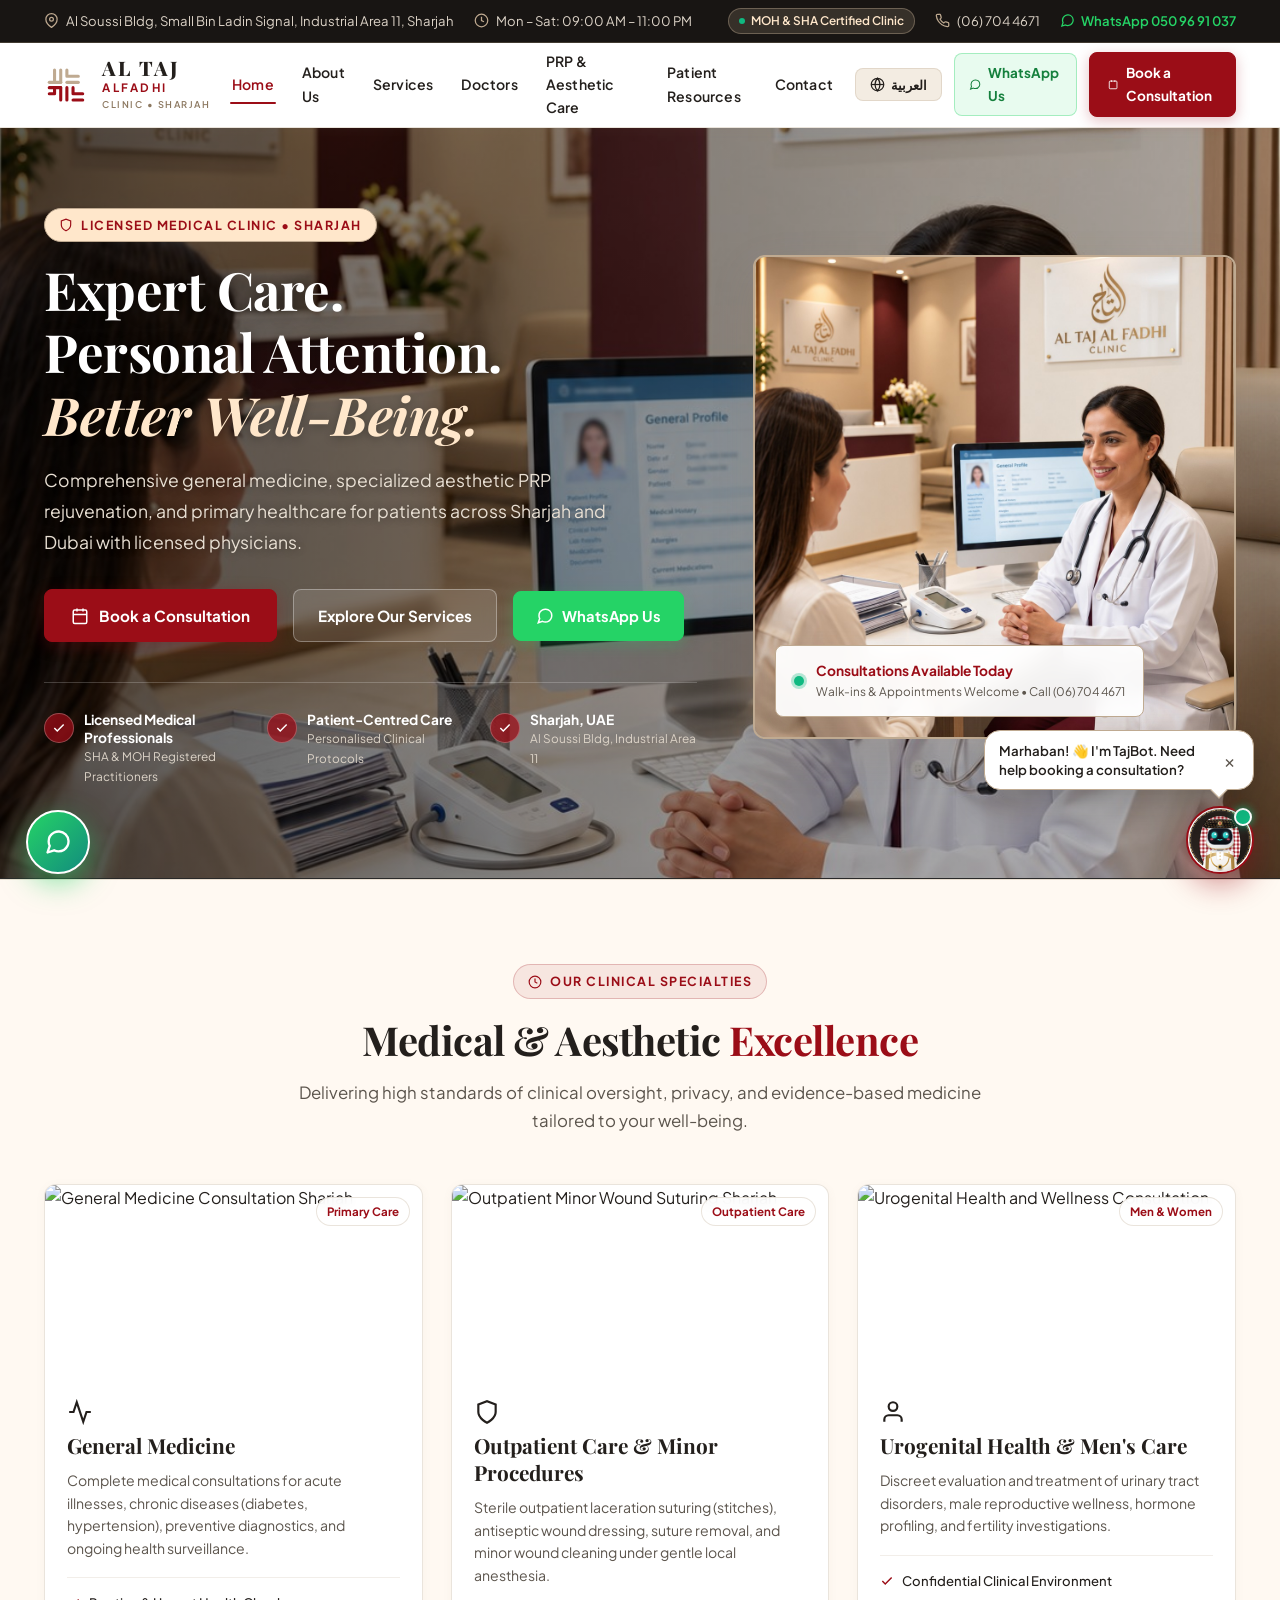
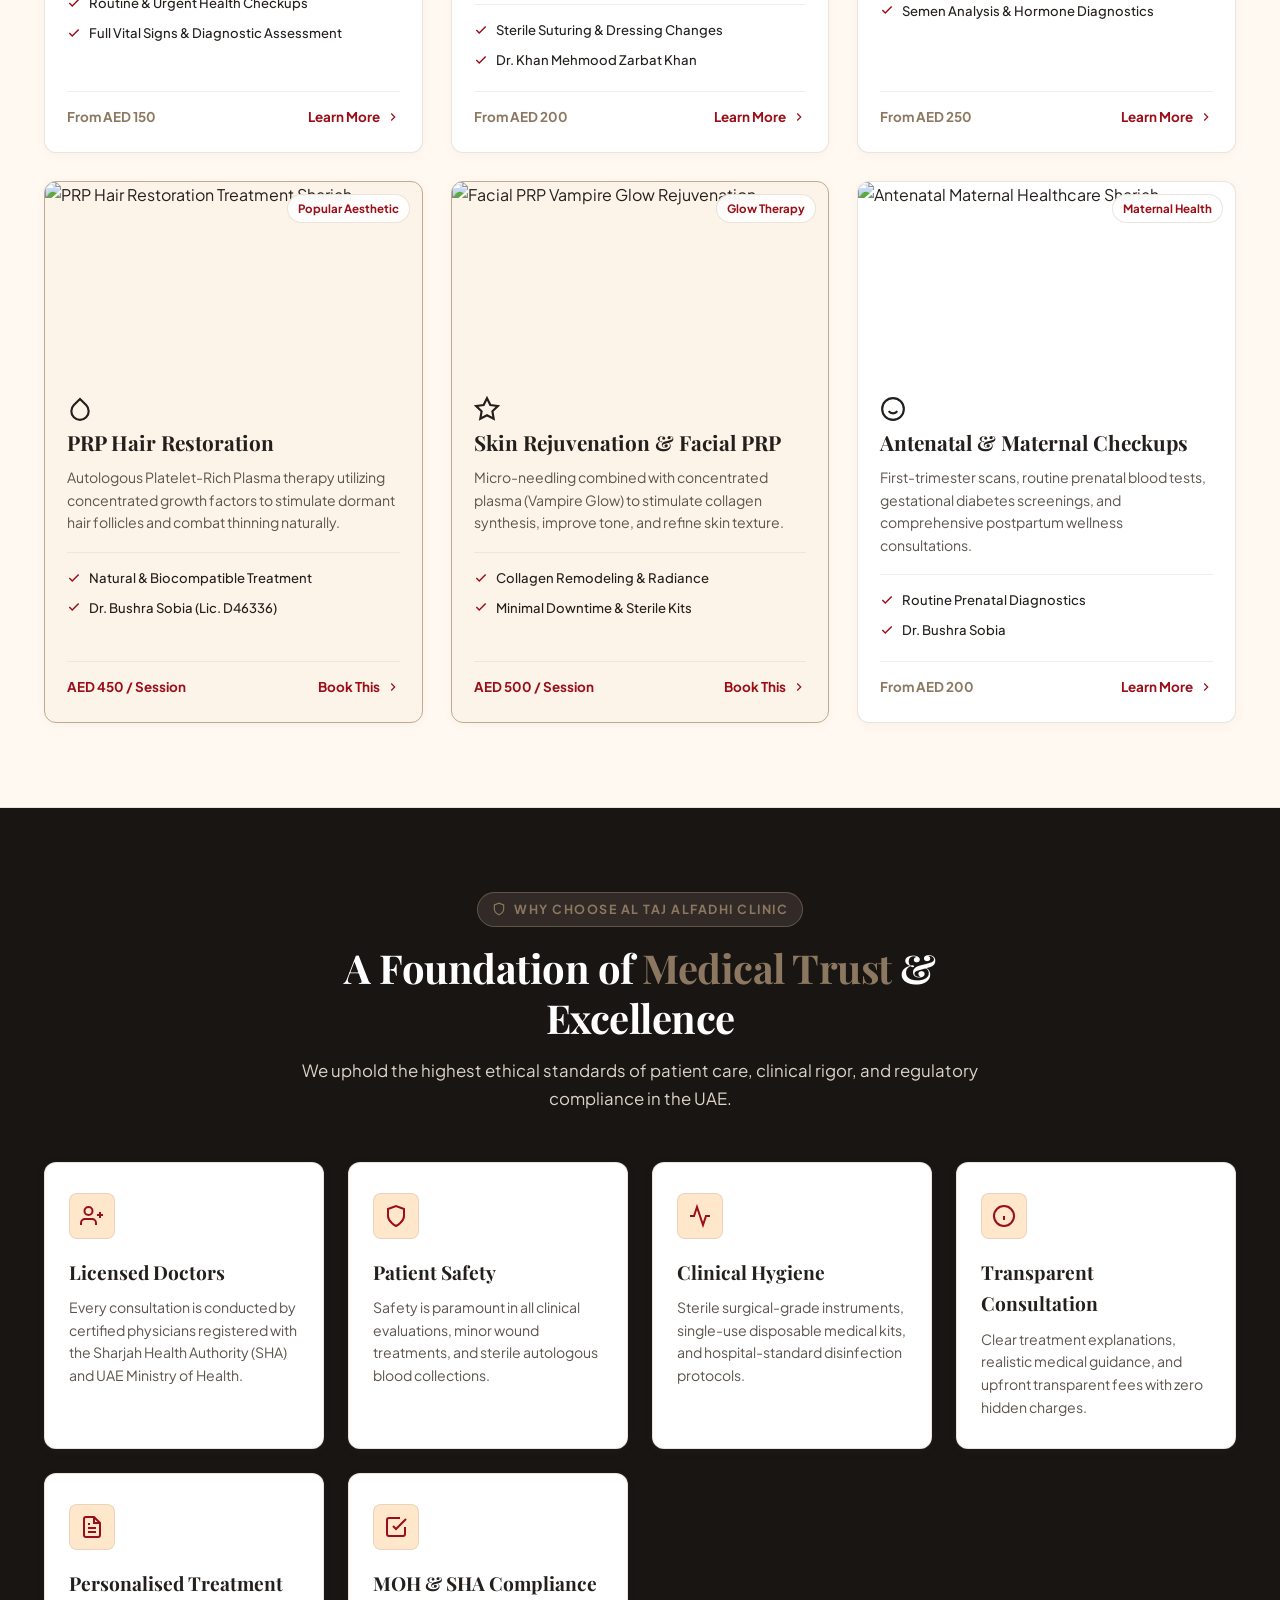
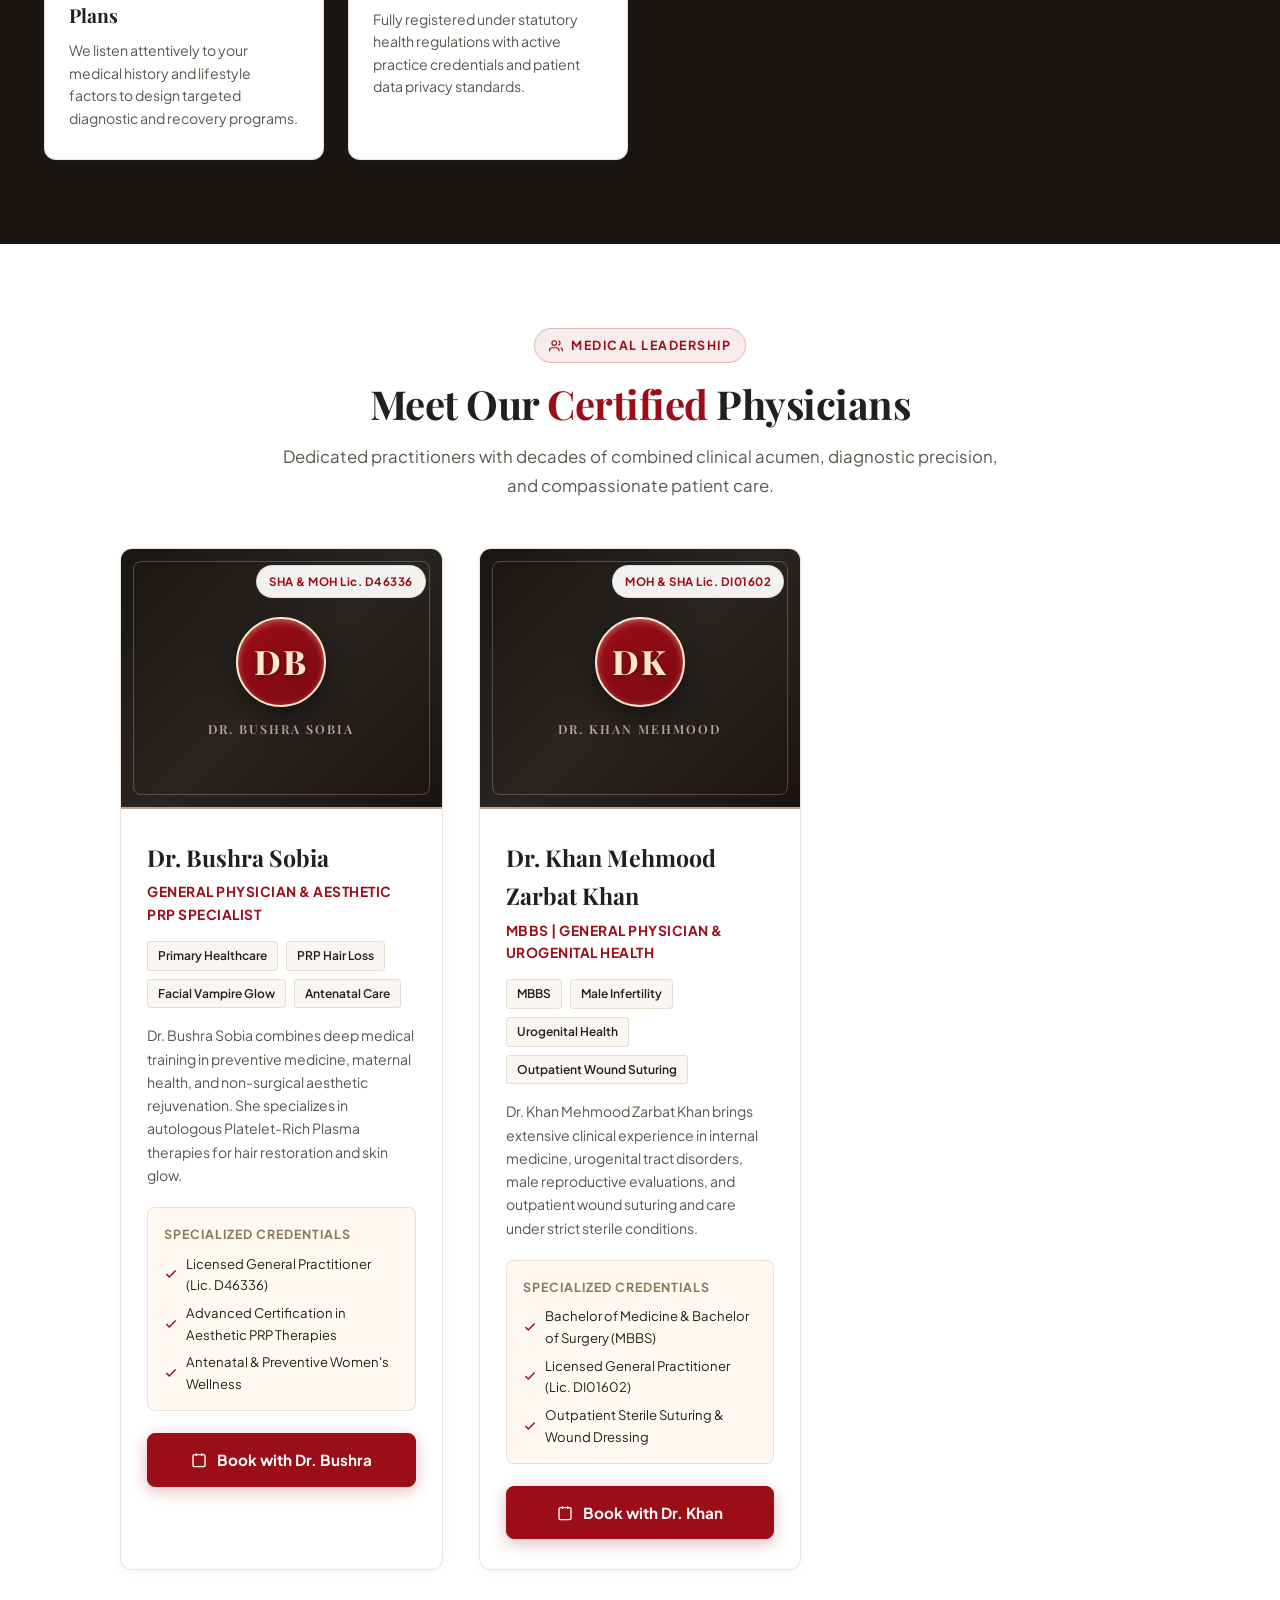
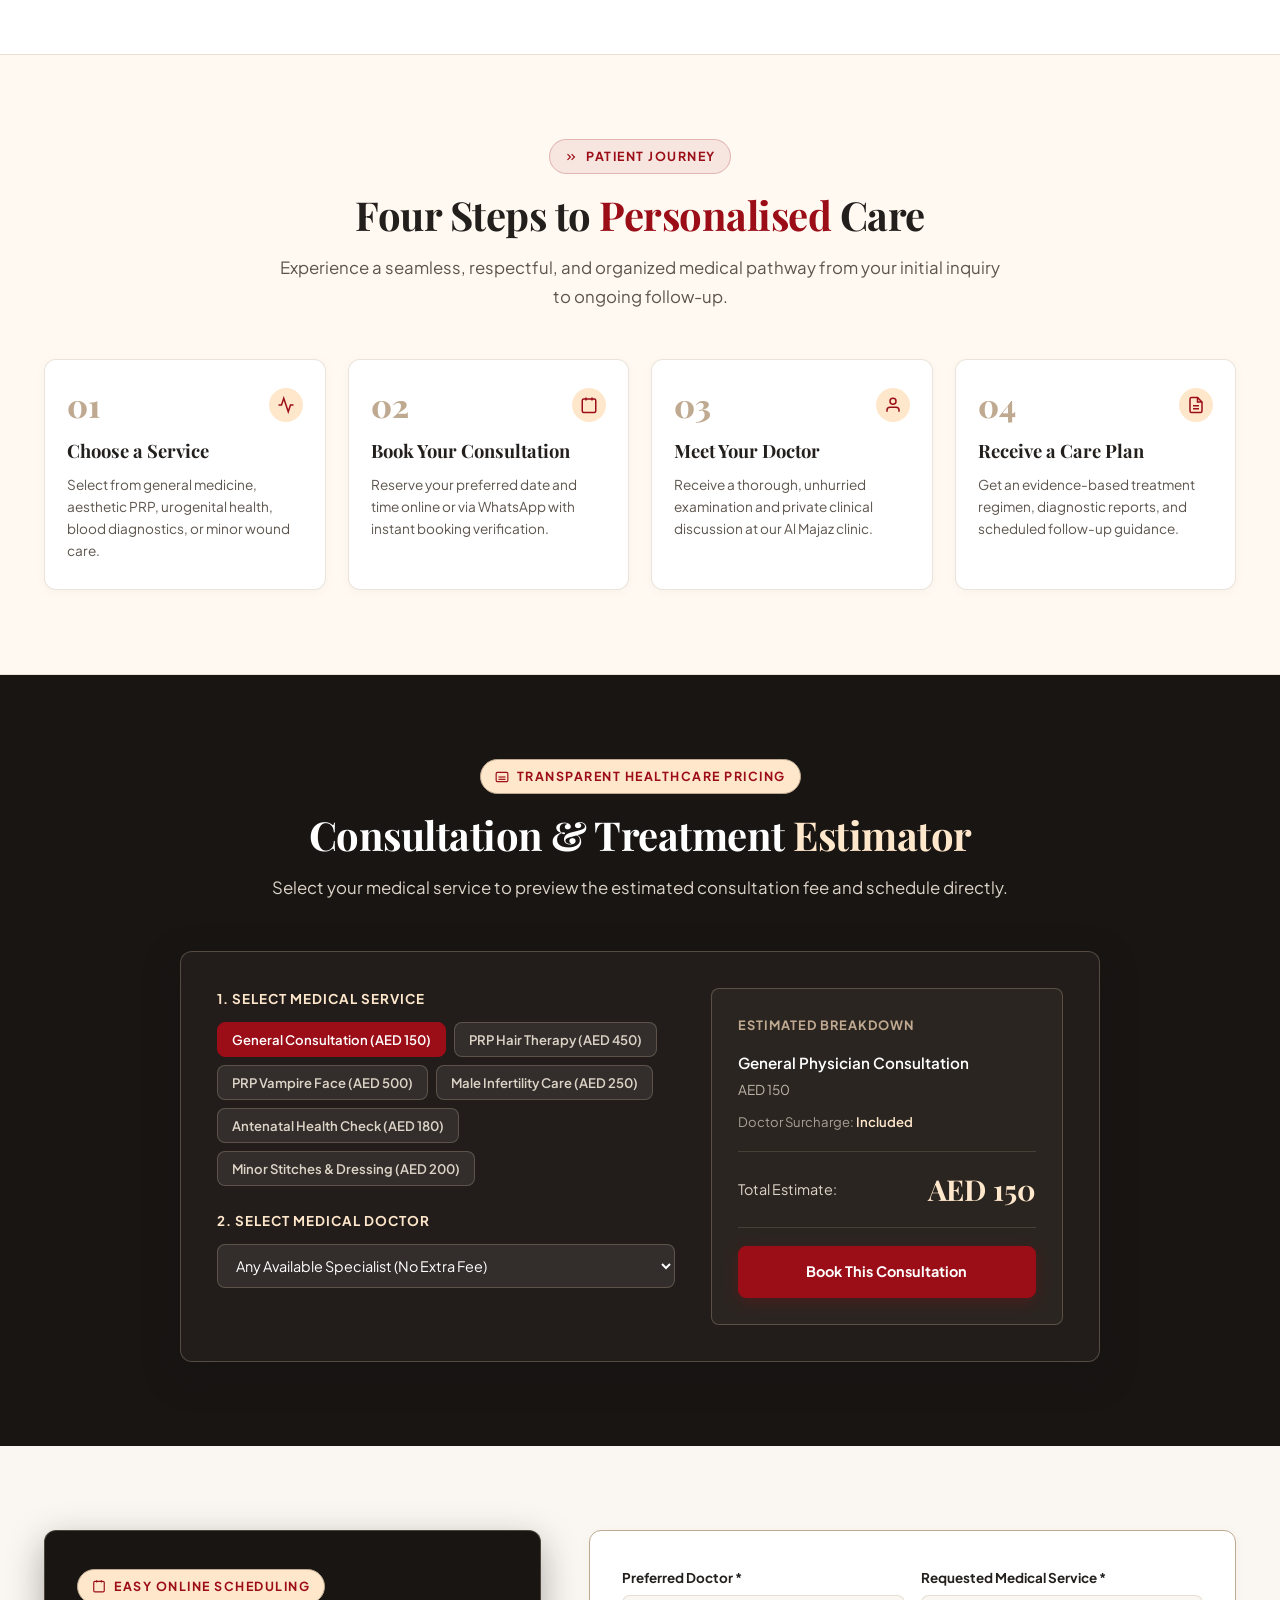
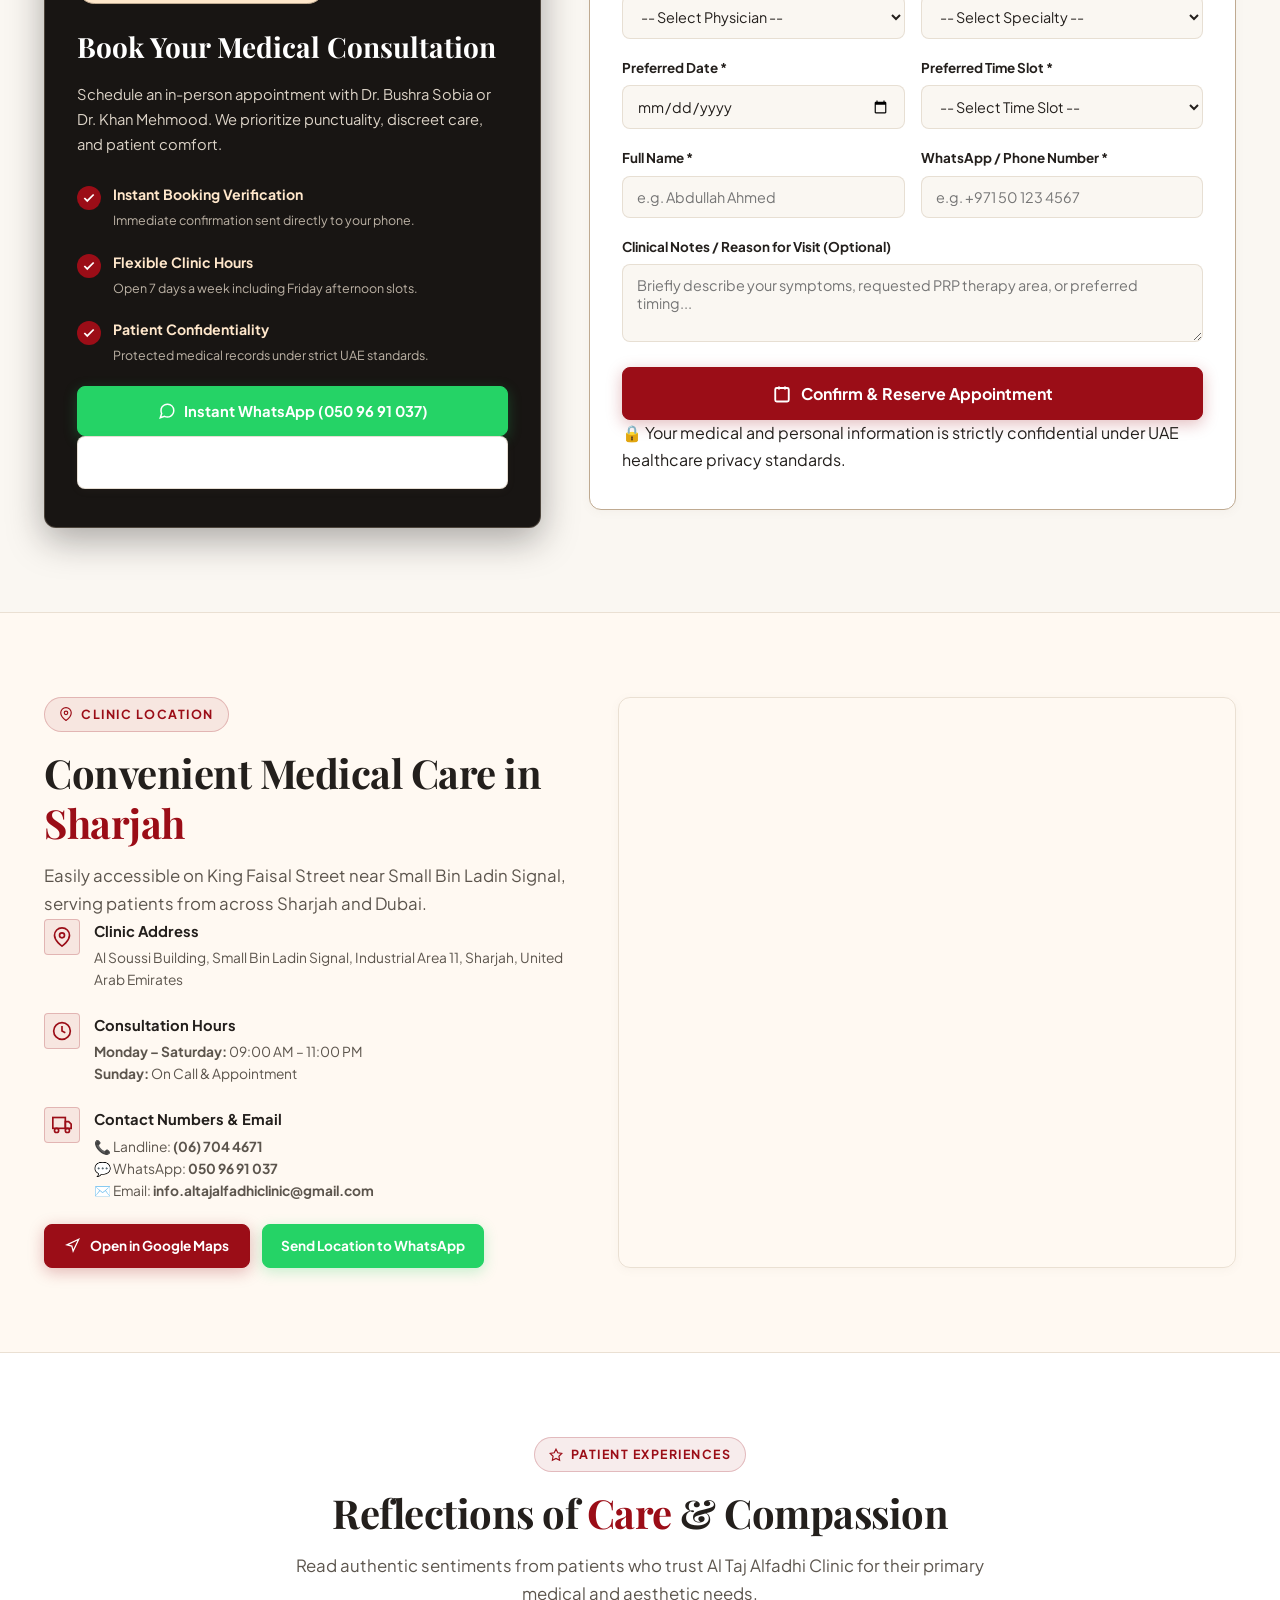
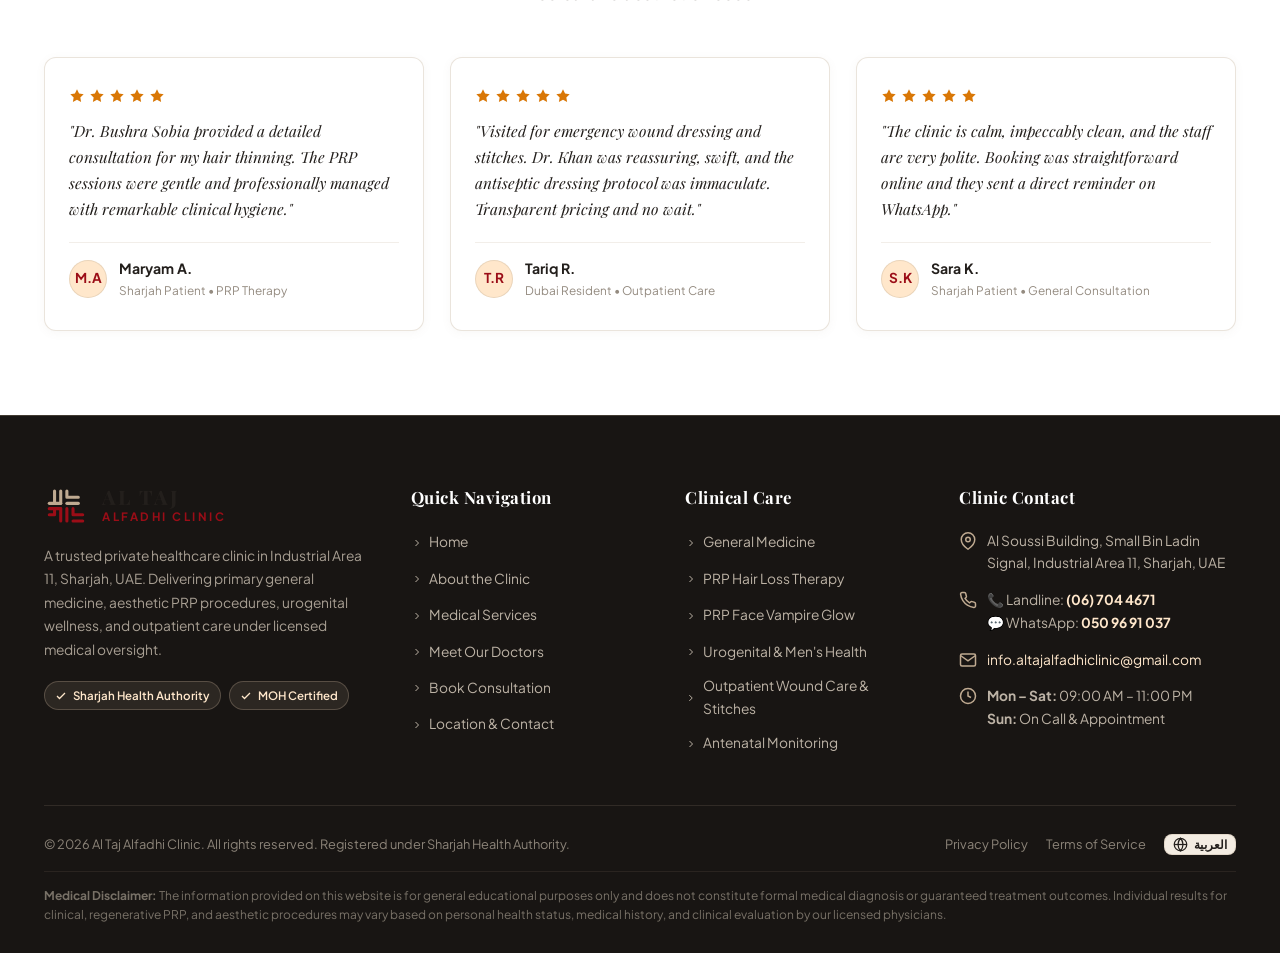
==== commit 37316a7c: "revert: restore original homepage hero layout" ====
--- a/index.html
+++ b/index.html
@@ -201,151 +201,98 @@
   </aside>
 
   <!-- ========================================================================
-       3. Hero Section (Inspiration Split Architecture: Left Card Pillar + Right Video Canvas)
+       3. Hero Section (With Background Video & Consultation Picture)
        ======================================================================== -->
-  <section class="inspo-hero-section">
-    <div class="inspo-hero-wrapper">
-      
-      <!-- LEFT PILLAR: Picture + Bold Luxury Typography + Quick Booking Selector -->
-      <div class="inspo-hero-left">
-        <div class="inspo-hero-left-inner">
+  <section class="hero-section">
+    <!-- Video Background Container -->
+    <div class="hero-video-wrap">
+      <video class="hero-video-element" autoplay muted loop playsinline poster="assests/altajclinic.jpg">
+        <source src="assests/https_wwwaltajalfadhiclinic.mp4" type="video/mp4">
+      </video>
+      <div class="hero-video-gradient-overlay"></div>
+    </div>
+
+    <div class="container relative-z">
+      <div class="hero-grid">
+        
+        <!-- Left: Text & Action Controls -->
+        <div class="hero-content">
+          <div class="section-badge badge-cream">
+            <svg width="14" height="14" viewBox="0 0 24 24" fill="none" stroke="currentColor" stroke-width="2"><path d="M12 22s8-4 8-10V5l-8-3-8 3v7c0 6 8 10 8 10z"/></svg>
+            Licensed Medical Clinic • Sharjah
+          </div>
           
-          <!-- Clinic Brand Header -->
-          <div class="inspo-brand-header">
-            <a href="index.html" class="inspo-brand-link">
-              <svg class="inspo-logo-symbol" viewBox="0 0 100 100" fill="none" xmlns="http://www.w3.org/2000/svg">
-                <path d="M24 16V44" stroke="#9B0D17" stroke-width="8" stroke-linecap="round"/>
-                <path d="M38 16V44" stroke="#9B0D17" stroke-width="8" stroke-linecap="round"/>
-                <path d="M52 16V30H78" stroke="#9B0D17" stroke-width="8" stroke-linecap="round" stroke-linejoin="round"/>
-                <path d="M52 44H78" stroke="#9B0D17" stroke-width="8" stroke-linecap="round"/>
-                <path d="M12 44H38" stroke="#9B0D17" stroke-width="8" stroke-linecap="round"/>
-                <path d="M12 56H38" stroke="#BFAA91" stroke-width="8" stroke-linecap="round"/>
-                <path d="M24 56V70H12" stroke="#BFAA91" stroke-width="8" stroke-linecap="round" stroke-linejoin="round"/>
-                <path d="M38 56V84" stroke="#BFAA91" stroke-width="8" stroke-linecap="round"/>
-                <path d="M52 56V84" stroke="#BFAA91" stroke-width="8" stroke-linecap="round"/>
-                <path d="M66 56V70H88" stroke="#BFAA91" stroke-width="8" stroke-linecap="round" stroke-linejoin="round"/>
-                <path d="M66 84H88" stroke="#BFAA91" stroke-width="8" stroke-linecap="round"/>
-              </svg>
-              <div class="inspo-brand-text">
-                <span class="inspo-brand-title">Al Taj Alfadhi</span>
-                <span class="inspo-brand-sub">Medical Clinic • Sharjah</span>
-              </div>
-            </a>
-          </div>
-
-          <!-- Featured Clinic Picture Card -->
-          <div class="inspo-photo-card">
-            <img src="assests/altajclinic.jpg" alt="Licensed Doctor Consultation at Al Taj Alfadhi Clinic Sharjah" class="inspo-featured-img">
-            <div class="inspo-photo-tag">
-              <span class="pulse-dot"></span>
-              <span>Dr. Bushra Sobia • Senior Physician</span>
-            </div>
-          </div>
-
-          <!-- Big Elegant Headline -->
-          <h1 class="inspo-hero-title">
+          <h1 class="hero-title">
             Expert Care.<br>
             Personal Attention.<br>
             <em>Better Well-Being.</em>
           </h1>
-
-          <p class="inspo-hero-desc">
-            Primary care, PRP aesthetic rejuvenation, and certified medical consultations in Industrial Area 11, Sharjah.
+          
+          <p class="hero-subtitle">
+            Comprehensive general medicine, specialized aesthetic PRP rejuvenation, and primary healthcare for patients across Sharjah and Dubai with licensed physicians.
           </p>
 
-          <!-- Quick Consultation Search / Filter Bar (Inspiration Style) -->
-          <div class="inspo-search-widget">
-            <div class="inspo-widget-grid">
-              <div class="inspo-field">
-                <label for="heroQuickService" class="inspo-field-label">Specialty</label>
-                <select id="heroQuickService" class="inspo-select">
-                  <option value="General Physician Consultation">General Medicine (AED 150)</option>
-                  <option value="PRP Hair Loss Session">PRP Hair Restoration (AED 450)</option>
-                  <option value="PRP Facial Rejuvenation">Facial PRP Vampire (AED 500)</option>
-                  <option value="Minor Stitches & Wound Care">Minor Stitches / Wound Care</option>
-                  <option value="Male Infertility Evaluation">Urogenital & Men's Health</option>
-                </select>
-              </div>
-
-              <div class="inspo-field">
-                <label for="heroQuickDoctor" class="inspo-field-label">Doctor</label>
-                <select id="heroQuickDoctor" class="inspo-select">
-                  <option value="No Preference">First Available Doctor</option>
-                  <option value="Dr. Bushra Sobia">Dr. Bushra Sobia (Lic. D46336)</option>
-                  <option value="Dr. Khan Mehmood">Dr. Khan Mehmood (Lic. DI01602)</option>
-                </select>
-              </div>
-            </div>
-
-            <a href="appointment.html" id="heroQuickSearchBtn" class="inspo-search-btn">
-              <svg width="16" height="16" viewBox="0 0 24 24" fill="none" stroke="currentColor" stroke-width="2.5"><circle cx="11" cy="11" r="8"></circle><line x1="21" y1="21" x2="16.65" y2="16.65"></line></svg>
-              <span>Search & Book Consultation</span>
+          <div class="hero-actions">
+            <a href="appointment.html" class="btn-primary">
+              <svg width="18" height="18" viewBox="0 0 24 24" fill="none" stroke="currentColor" stroke-width="2"><rect x="3" y="4" width="18" height="18" rx="2" ry="2"></rect><line x1="16" y1="2" x2="16" y2="6"></line><line x1="8" y1="2" x2="8" y2="6"></line><line x1="3" y1="10" x2="21" y2="10"></line></svg>
+              Book a Consultation
             </a>
-          </div>
-
-        </div>
-      </div>
-
-      <!-- RIGHT CANVAS: Clinic Video Showcase + Floating Pill Menu + Floating Glass Booking Card -->
-      <div class="inspo-hero-right">
-        
-        <!-- Background Video Canvas (Where the Villa is in the Inspiration) -->
-        <div class="inspo-video-container">
-          <video class="inspo-video-player" autoplay muted loop playsinline poster="assests/altajclinic.jpg">
-            <source src="assests/https_wwwaltajalfadhiclinic.mp4" type="video/mp4">
-          </video>
-          <div class="inspo-video-overlay"></div>
-        </div>
-
-        <!-- Floating Glassmorphism Pill Menu in Top-Center -->
-        <nav class="inspo-floating-nav" aria-label="Quick Hero Navigation">
-          <a href="index.html" class="inspo-nav-pill active">Home</a>
-          <a href="about.html" class="inspo-nav-pill">About</a>
-          <a href="services.html" class="inspo-nav-pill">Services</a>
-          <a href="doctors.html" class="inspo-nav-pill">Doctors</a>
-          <a href="contact.html" class="inspo-nav-pill">Contact</a>
-          <button type="button" class="lang-switch-btn inspo-nav-pill inspo-lang-pill" aria-label="Switch Language">
-            <span>العربية</span>
-          </button>
-        </nav>
-
-        <!-- Floating Glassmorphism Booking Card in Top-Right (Inspiration Style) -->
-        <div class="inspo-floating-card">
-          <div class="inspo-card-header">
-            <div class="inspo-card-badge">Instant Booking</div>
-            <h3 class="inspo-card-title">Book a Consultation</h3>
-            <p class="inspo-card-subtitle">Zero wait time • Direct confirmation</p>
-          </div>
-
-          <form id="heroQuickForm" onsubmit="event.preventDefault(); const p=document.getElementById('heroQuickPhone').value; const n=document.getElementById('heroQuickName').value; window.open(`https://wa.me/971509691037?text=${encodeURIComponent('Hello Al Taj Alfadhi Clinic, I would like to book a consultation for ' + n + ' (' + p + ')')}`, '_blank');">
-            <div class="inspo-card-group">
-              <input type="tel" id="heroQuickPhone" class="inspo-card-input" placeholder="+971 50 969 1037" required>
-            </div>
-            <div class="inspo-card-group">
-              <input type="text" id="heroQuickName" class="inspo-card-input" placeholder="Enter your full name..." required>
-            </div>
-            <div class="inspo-card-agree">
-              <input type="checkbox" id="heroQuickAgree" checked required>
-              <label for="heroQuickAgree">I agree to the clinic privacy policy</label>
-            </div>
-            <button type="submit" class="inspo-card-btn">
-              <span>Send Request via WhatsApp</span>
-              <svg width="16" height="16" viewBox="0 0 24 24" fill="none" stroke="currentColor" stroke-width="2.5"><line x1="5" y1="12" x2="19" y2="12"></line><polyline points="12 5 19 12 12 19"></polyline></svg>
-            </button>
-          </form>
-        </div>
-
-        <!-- Floating Bottom Status Badge -->
-        <div class="inspo-bottom-badge">
-          <span class="inspo-status-dot"></span>
-          <div class="inspo-badge-text">
-            <strong>Consultations Available Today</strong>
-            <span>Walk-ins & Appointments Welcome • Call (06) 704 4671</span>
-          </div>
-        </div>
-
-      </div>
-
+            <a href="services.html" class="btn-secondary btn-secondary-glass">
+              Explore Our Services
+            </a>
+            <a href="https://wa.me/971509691037?text=Hello%20Al%20Taj%20Alfadhi%20Clinic,%20I%20would%20like%20to%20inquire%20about%20a%20consultation." target="_blank" rel="noopener" class="btn-whatsapp">
+              <svg width="18" height="18" viewBox="0 0 24 24" fill="none" stroke="currentColor" stroke-width="2"><path d="M21 11.5a8.38 8.38 0 0 1-.9 3.8 8.5 8.5 0 0 1-7.6 4.7 8.38 8.38 0 0 1-3.8-.9L3 21l1.9-5.7a8.38 8.38 0 0 1-.9-3.8 8.5 8.5 0 0 1 4.7-7.6 8.38 8.38 0 0 1 3.8-.9h.5a8.48 8.48 0 0 1 8 8v.5z"/></svg>
+              WhatsApp Us
+            </a>
+          </div>
+
+          <!-- Trust Badges -->
+          <div class="hero-trust-panel">
+            <div class="trust-panel-item">
+              <div class="trust-panel-icon">
+                <svg width="14" height="14" viewBox="0 0 24 24" fill="none" stroke="currentColor" stroke-width="2.5"><polyline points="20 6 9 17 4 12"></polyline></svg>
+              </div>
+              <div>
+                <div class="trust-panel-title">Licensed Medical Professionals</div>
+                <div class="trust-panel-desc">SHA & MOH Registered Practitioners</div>
+              </div>
+            </div>
+            <div class="trust-panel-item">
+              <div class="trust-panel-icon">
+                <svg width="14" height="14" viewBox="0 0 24 24" fill="none" stroke="currentColor" stroke-width="2.5"><polyline points="20 6 9 17 4 12"></polyline></svg>
+              </div>
+              <div>
+                <div class="trust-panel-title">Patient-Centred Care</div>
+                <div class="trust-panel-desc">Personalised Clinical Protocols</div>
+              </div>
+            </div>
+            <div class="trust-panel-item">
+              <div class="trust-panel-icon">
+                <svg width="14" height="14" viewBox="0 0 24 24" fill="none" stroke="currentColor" stroke-width="2.5"><polyline points="20 6 9 17 4 12"></polyline></svg>
+              </div>
+              <div>
+                <div class="trust-panel-title">Sharjah, UAE</div>
+                <div class="trust-panel-desc">Al Soussi Bldg, Industrial Area 11</div>
+              </div>
+            </div>
+          </div>
+        </div>
+
+        <!-- Right: Doctor Consultation Photo with Video Badge -->
+        <div class="hero-media-card">
+          <div class="hero-image-wrapper">
+            <img src="assests/altajclinic.jpg" alt="Doctor Consultation at Al Taj Alfadhi Clinic Sharjah" class="hero-image">
+            <div class="hero-floating-badge">
+              <div class="badge-pulse"></div>
+              <div>
+                <div class="floating-badge-title">Consultations Available Today</div>
+                <div class="floating-badge-subtitle">Walk-ins & Appointments Welcome • Call (06) 704 4671</div>
+              </div>
+            </div>
+          </div>
+        </div>
+
+      </div>
     </div>
   </section>
 
--- a/style.css
+++ b/style.css
@@ -603,264 +603,19 @@
 }
 
 /* ==========================================================================
-   INSPIRATION HERO SECTION (Left Picture/Typography Pillar + Right Video Canvas)
-   Matches the Levant Luxury Villa architectural aesthetic with floating glass controls
+   Hero Section with Transparent Background Video (No Brownish Tint)
    ========================================================================== */
-.inspo-hero-section {
+.hero-section {
   position: relative;
-  background-color: var(--color-bg-page);
-  padding: 16px 20px 32px;
+  background-color: #0b0b0b;
+  color: #FFFFFF;
+  padding: 80px 0 92px;
   overflow: hidden;
-}
-
-.inspo-hero-wrapper {
-  max-width: 1440px;
-  margin: 0 auto;
-  min-height: 720px;
-  display: grid;
-  grid-template-columns: 460px 1fr;
-  border-radius: 28px;
-  overflow: hidden;
-  box-shadow: 0 20px 60px rgba(0, 0, 0, 0.12);
-  border: 1px solid rgba(191, 170, 145, 0.35);
-  background-color: #FFFFFF;
-}
-
-/* --------------------------------------------------------------------------
-   LEFT PILLAR: Vibrant Ochre / Mustard Gold Column with Picture & Typography
-   -------------------------------------------------------------------------- */
-.inspo-hero-left {
-  background: #ECC046 linear-gradient(175deg, #F5CA48 0%, #E7B738 100%);
-  color: #171410;
-  padding: 36px 36px 32px;
-  display: flex;
-  flex-direction: column;
-  justify-content: space-between;
-  position: relative;
-  z-index: 2;
-  border-right: 1px solid rgba(0, 0, 0, 0.08);
-}
-
-[dir="rtl"] .inspo-hero-left {
-  border-right: none;
-  border-left: 1px solid rgba(0, 0, 0, 0.08);
-}
-
-.inspo-hero-left-inner {
-  display: flex;
-  flex-direction: column;
-  gap: 20px;
-  height: 100%;
-  justify-content: space-between;
-}
-
-/* Brand Link */
-.inspo-brand-header {
-  margin-bottom: 4px;
-}
-
-.inspo-brand-link {
-  display: inline-flex;
-  align-items: center;
-  gap: 12px;
-  text-decoration: none;
-  color: inherit;
-}
-
-.inspo-logo-symbol {
-  width: 38px;
-  height: 38px;
-  flex-shrink: 0;
-}
-
-.inspo-brand-text {
-  display: flex;
-  flex-direction: column;
-}
-
-.inspo-brand-title {
-  font-family: var(--font-serif);
-  font-size: 1.25rem;
-  font-weight: 800;
-  letter-spacing: 1px;
-  color: #171410;
-  line-height: 1.1;
-}
-
-.inspo-brand-sub {
-  font-size: 0.72rem;
-  font-weight: 700;
-  letter-spacing: 1.5px;
-  text-transform: uppercase;
-  color: #6C4C10;
-}
-
-/* Featured Photo Card */
-.inspo-photo-card {
-  position: relative;
-  border-radius: 18px;
-  overflow: hidden;
-  box-shadow: 0 10px 24px rgba(0, 0, 0, 0.15);
-  border: 2px solid rgba(255, 255, 255, 0.6);
-  background: #FFFFFF;
-}
-
-.inspo-featured-img {
-  width: 100%;
-  height: 190px;
-  object-fit: cover;
-  display: block;
-  transition: transform 0.4s ease;
-}
-
-.inspo-photo-card:hover .inspo-featured-img {
-  transform: scale(1.03);
-}
-
-.inspo-photo-tag {
-  position: absolute;
-  bottom: 10px;
-  left: 10px;
-  background: rgba(23, 20, 16, 0.85);
-  backdrop-filter: blur(8px);
-  -webkit-backdrop-filter: blur(8px);
-  color: #FFFFFF;
-  padding: 5px 12px;
-  border-radius: 999px;
-  font-size: 0.74rem;
-  font-weight: 600;
-  display: inline-flex;
-  align-items: center;
-  gap: 6px;
-}
-
-[dir="rtl"] .inspo-photo-tag {
-  left: auto;
-  right: 10px;
-}
-
-.pulse-dot {
-  width: 7px;
-  height: 7px;
-  border-radius: 50%;
-  background: #10B981;
-  box-shadow: 0 0 0 2px rgba(16, 185, 129, 0.35);
-  display: inline-block;
-}
-
-/* Big Display Typography */
-.inspo-hero-title {
-  font-family: var(--font-serif);
-  font-size: 2.35rem;
-  font-weight: 700;
-  line-height: 1.15;
-  color: #171410;
-  letter-spacing: -0.5px;
-  margin: 0;
-}
-
-.inspo-hero-title em {
-  font-style: italic;
-  font-weight: 600;
-  color: #6C141B;
-}
-
-.inspo-hero-desc {
-  font-size: 0.92rem;
-  line-height: 1.5;
-  color: #383025;
-  margin: 0;
-}
-
-/* Quick Consultation Search & Filter Widget */
-.inspo-search-widget {
-  background: rgba(255, 255, 255, 0.82);
-  backdrop-filter: blur(12px);
-  -webkit-backdrop-filter: blur(12px);
-  border: 1.5px solid rgba(255, 255, 255, 0.9);
-  border-radius: 18px;
-  padding: 14px;
-  box-shadow: 0 8px 20px rgba(0, 0, 0, 0.08);
-}
-
-.inspo-widget-grid {
-  display: grid;
-  grid-template-columns: 1fr 1fr;
-  gap: 10px;
-  margin-bottom: 12px;
-}
-
-.inspo-field {
-  display: flex;
-  flex-direction: column;
-  gap: 4px;
-}
-
-.inspo-field-label {
-  font-size: 0.72rem;
-  font-weight: 700;
-  letter-spacing: 0.8px;
-  text-transform: uppercase;
-  color: #5C4A28;
-}
-
-.inspo-select {
-  width: 100%;
-  padding: 8px 10px;
-  font-size: 0.8rem;
-  font-weight: 600;
-  color: #171410;
-  background: #FFFFFF;
-  border: 1px solid rgba(0, 0, 0, 0.15);
-  border-radius: 10px;
-  outline: none;
-  cursor: pointer;
-  transition: border-color var(--transition-fast);
-}
-
-.inspo-select:focus {
-  border-color: #9B0D17;
-}
-
-.inspo-search-btn {
-  width: 100%;
-  display: flex;
-  align-items: center;
-  justify-content: center;
-  gap: 8px;
-  background: #171410;
-  color: #FFFFFF;
-  font-size: 0.86rem;
-  font-weight: 700;
-  padding: 12px 16px;
-  border-radius: 12px;
-  text-decoration: none;
-  border: 1px solid #171410;
-  transition: all var(--transition-fast);
-  box-shadow: 0 4px 12px rgba(0, 0, 0, 0.15);
-}
-
-.inspo-search-btn:hover {
-  background: #9B0D17;
-  border-color: #9B0D17;
-  color: #FFFFFF;
-  transform: translateY(-2px);
-  box-shadow: 0 6px 16px rgba(155, 13, 23, 0.3);
-}
-
-/* --------------------------------------------------------------------------
-   RIGHT CANVAS: Full-Bleed Video Background + Floating Controls
-   -------------------------------------------------------------------------- */
-.inspo-hero-right {
-  position: relative;
-  width: 100%;
-  height: 100%;
-  min-height: 680px;
-  overflow: hidden;
-  background-color: #0b0b0b;
-}
-
-.inspo-video-container {
+  border-bottom: 1px solid rgba(255, 255, 255, 0.12);
+}
+
+/* Full-Bleed Video Background */
+.hero-video-wrap {
   position: absolute;
   top: 0;
   left: 0;
@@ -868,9 +623,10 @@
   height: 100%;
   overflow: hidden;
   z-index: 1;
-}
-
-.inspo-video-player {
+  pointer-events: none;
+}
+
+.hero-video-element {
   position: absolute;
   top: 50%;
   left: 50%;
@@ -880,331 +636,194 @@
   height: auto;
   transform: translate(-50%, -50%);
   object-fit: cover;
-  opacity: 0.95;
+  opacity: 0.85; /* Crystal clear, natural video colors */
   filter: none;
 }
 
-.inspo-video-overlay {
+/* Clean Neutral Transparent Overlay - No Brownish Color */
+.hero-video-gradient-overlay {
   position: absolute;
   top: 0;
   left: 0;
   width: 100%;
   height: 100%;
   background: linear-gradient(
-    180deg,
-    rgba(0, 0, 0, 0.25) 0%,
-    rgba(0, 0, 0, 0.05) 50%,
-    rgba(0, 0, 0, 0.45) 100%
+    to right,
+    rgba(0, 0, 0, 0.60) 0%,
+    rgba(0, 0, 0, 0.35) 45%,
+    rgba(0, 0, 0, 0.10) 100%
   );
-  pointer-events: none;
-}
-
-/* Floating Glassmorphism Pill Menu (Top Center) */
-.inspo-floating-nav {
+}
+
+[dir="rtl"] .hero-video-gradient-overlay {
+  background: linear-gradient(
+    to left,
+    rgba(0, 0, 0, 0.60) 0%,
+    rgba(0, 0, 0, 0.35) 45%,
+    rgba(0, 0, 0, 0.10) 100%
+  );
+}
+
+.relative-z {
+  position: relative;
+  z-index: 3;
+}
+
+.hero-grid {
+  display: grid;
+  grid-template-columns: 1.15fr 0.85fr;
+  align-items: center;
+  gap: 56px;
+}
+
+.hero-title {
+  font-family: var(--font-serif);
+  font-size: 3.2rem;
+  font-weight: 700;
+  line-height: 1.18;
+  color: #FFFFFF !important;
+  margin-bottom: 20px;
+  letter-spacing: -0.5px;
+  text-shadow: 0 2px 14px rgba(0, 0, 0, 0.5);
+}
+
+.hero-title em {
+  font-style: italic;
+  color: #FFE7CB !important;
+  text-shadow: 0 2px 10px rgba(0, 0, 0, 0.3);
+}
+
+.hero-subtitle {
+  font-size: 1.1rem;
+  color: #E8DFD3 !important;
+  line-height: 1.75;
+  margin-bottom: 32px;
+  max-width: 580px;
+  text-shadow: 0 1px 8px rgba(0, 0, 0, 0.4);
+}
+
+.hero-actions {
+  display: flex;
+  align-items: center;
+  gap: 16px;
+  flex-wrap: wrap;
+  margin-bottom: 40px;
+}
+
+.btn-secondary-glass {
+  background: rgba(255, 255, 255, 0.12) !important;
+  color: #FFFFFF !important;
+  border: 1px solid rgba(255, 255, 255, 0.32) !important;
+  backdrop-filter: blur(8px);
+  -webkit-backdrop-filter: blur(8px);
+}
+
+.btn-secondary-glass:hover {
+  background: rgba(255, 255, 255, 0.24) !important;
+  border-color: rgba(255, 255, 255, 0.55) !important;
+  color: #FFFFFF !important;
+  transform: translateY(-2px);
+}
+
+/* Compact Trust Panel */
+.hero-trust-panel {
+  display: grid;
+  grid-template-columns: repeat(3, 1fr);
+  gap: 16px;
+  padding-top: 28px;
+  border-top: 1px solid rgba(255, 255, 255, 0.2);
+}
+
+.trust-panel-item {
+  display: flex;
+  align-items: flex-start;
+  gap: 10px;
+}
+
+.trust-panel-icon {
+  width: 30px;
+  height: 30px;
+  border-radius: 50%;
+  background: rgba(155, 13, 23, 0.75);
+  color: #FFFFFF;
+  border: 1px solid rgba(255, 255, 255, 0.25);
+  display: flex;
+  align-items: center;
+  justify-content: center;
+  flex-shrink: 0;
+  margin-top: 2px;
+}
+
+.trust-panel-title {
+  font-size: 0.86rem;
+  font-weight: 700;
+  color: #FFFFFF !important;
+  line-height: 1.3;
+}
+
+.trust-panel-desc {
+  font-size: 0.74rem;
+  color: #DDD4C8 !important;
+}
+
+/* Hero Media Card */
+.hero-media-card {
+  position: relative;
+}
+
+.hero-image-wrapper {
+  position: relative;
+  border-radius: var(--radius-md);
+  overflow: hidden;
+  border: 2px solid var(--color-taupe);
+  box-shadow: var(--shadow-lg);
+}
+
+.hero-image {
+  width: 100%;
+  height: 480px;
+  object-fit: cover;
+  display: block;
+}
+
+.hero-floating-badge {
   position: absolute;
-  top: 24px;
-  left: 50%;
-  transform: translateX(-50%);
-  display: flex;
-  align-items: center;
-  gap: 6px;
-  background: rgba(255, 255, 255, 0.75);
-  backdrop-filter: blur(16px);
-  -webkit-backdrop-filter: blur(16px);
-  padding: 6px 10px;
-  border-radius: 999px;
-  border: 1px solid rgba(255, 255, 255, 0.6);
-  box-shadow: 0 10px 30px rgba(0, 0, 0, 0.15);
-  z-index: 10;
-}
-
-[dir="rtl"] .inspo-floating-nav {
-  left: 50%;
-  transform: translateX(50%);
-}
-
-.inspo-nav-pill {
-  padding: 7px 15px;
-  font-size: 0.85rem;
-  font-weight: 600;
-  color: #171410;
-  border-radius: 999px;
-  text-decoration: none;
-  transition: all var(--transition-fast);
-  border: none;
-  background: transparent;
-  cursor: pointer;
-  white-space: nowrap;
-}
-
-.inspo-nav-pill:hover {
-  background: rgba(255, 255, 255, 0.9);
-  color: #9B0D17;
-}
-
-.inspo-nav-pill.active {
-  background: #FFFFFF;
-  color: #9B0D17;
-  font-weight: 700;
-  box-shadow: 0 2px 8px rgba(0, 0, 0, 0.08);
-}
-
-.inspo-lang-pill {
-  background: rgba(155, 13, 23, 0.08);
-  color: #9B0D17;
-  font-weight: 700;
-}
-
-.inspo-lang-pill:hover {
-  background: #9B0D17;
-  color: #FFFFFF;
-}
-
-/* Floating Glassmorphism Booking Card (Top Right) */
-.inspo-floating-card {
-  position: absolute;
-  top: 24px;
-  right: 28px;
-  width: 320px;
-  background: rgba(255, 255, 255, 0.88);
-  backdrop-filter: blur(20px);
-  -webkit-backdrop-filter: blur(20px);
-  border-radius: 22px;
-  padding: 22px 20px;
-  border: 1px solid rgba(255, 255, 255, 0.7);
-  box-shadow: 0 16px 40px rgba(0, 0, 0, 0.2);
-  z-index: 10;
-}
-
-[dir="rtl"] .inspo-floating-card {
-  right: auto;
-  left: 28px;
-}
-
-.inspo-card-header {
-  margin-bottom: 14px;
-}
-
-.inspo-card-badge {
-  display: inline-block;
-  font-size: 0.68rem;
-  font-weight: 800;
-  text-transform: uppercase;
-  letter-spacing: 1px;
-  color: #9B0D17;
-  background: rgba(155, 13, 23, 0.09);
-  border: 1px solid rgba(155, 13, 23, 0.2);
-  padding: 3px 10px;
-  border-radius: 999px;
-  margin-bottom: 8px;
-}
-
-.inspo-card-title {
-  font-family: var(--font-serif);
-  font-size: 1.25rem;
-  font-weight: 700;
-  color: #171410;
-  line-height: 1.2;
-  margin: 0 0 4px;
-}
-
-.inspo-card-subtitle {
-  font-size: 0.75rem;
-  color: #6C6256;
-  margin: 0;
-}
-
-.inspo-card-group {
-  margin-bottom: 10px;
-}
-
-.inspo-card-input {
-  width: 100%;
-  background: #FFFFFF;
-  border: 1px solid rgba(0, 0, 0, 0.14);
-  padding: 11px 14px;
-  border-radius: 12px;
-  font-size: 0.86rem;
-  color: #171410;
-  outline: none;
-  transition: all var(--transition-fast);
-}
-
-.inspo-card-input:focus {
-  border-color: #9B0D17;
-  box-shadow: 0 0 0 3px rgba(155, 13, 23, 0.12);
-}
-
-.inspo-card-agree {
-  display: flex;
-  align-items: center;
-  gap: 8px;
-  margin-bottom: 14px;
-  font-size: 0.74rem;
-  color: #554D43;
-}
-
-.inspo-card-agree input[type="checkbox"] {
-  accent-color: #171410;
-  cursor: pointer;
-}
-
-.inspo-card-agree label {
-  cursor: pointer;
-}
-
-.inspo-card-btn {
-  width: 100%;
-  display: flex;
-  align-items: center;
-  justify-content: center;
-  gap: 8px;
-  background: #171410;
-  color: #FFFFFF;
-  font-weight: 700;
-  font-size: 0.88rem;
-  padding: 13px 18px;
-  border-radius: 14px;
-  border: none;
-  cursor: pointer;
-  transition: all var(--transition-fast);
-  box-shadow: 0 4px 14px rgba(0, 0, 0, 0.2);
-}
-
-.inspo-card-btn:hover {
-  background: #9B0D17;
-  transform: translateY(-2px);
-  box-shadow: 0 8px 20px rgba(155, 13, 23, 0.35);
-}
-
-/* Floating Bottom Status Badge */
-.inspo-bottom-badge {
-  position: absolute;
-  bottom: 24px;
-  left: 28px;
-  background: rgba(23, 20, 16, 0.82);
-  backdrop-filter: blur(14px);
-  -webkit-backdrop-filter: blur(14px);
-  border-radius: 16px;
-  padding: 12px 18px;
-  border: 1px solid rgba(255, 255, 255, 0.15);
+  bottom: 20px;
+  left: 20px;
+  background: rgba(255, 255, 255, 0.94);
+  backdrop-filter: blur(10px);
+  border: 1.5px solid var(--color-taupe);
+  padding: 14px 18px;
+  border-radius: var(--radius-sm);
   display: flex;
   align-items: center;
   gap: 12px;
-  color: #FFFFFF;
-  z-index: 10;
-  box-shadow: 0 10px 30px rgba(0, 0, 0, 0.25);
-}
-
-[dir="rtl"] .inspo-bottom-badge {
+  color: var(--color-text-main);
+  box-shadow: var(--shadow-md);
+}
+
+[dir="rtl"] .hero-floating-badge {
   left: auto;
-  right: 28px;
-}
-
-.inspo-status-dot {
+  right: 20px;
+}
+
+.badge-pulse {
   width: 10px;
   height: 10px;
   background: #10B981;
   border-radius: 50%;
-  box-shadow: 0 0 0 3px rgba(16, 185, 129, 0.35);
-  flex-shrink: 0;
-}
-
-.inspo-badge-text {
-  display: flex;
-  flex-direction: column;
-}
-
-.inspo-badge-text strong {
-  font-size: 0.84rem;
-  font-weight: 700;
-  color: #FFFFFF;
-}
-
-.inspo-badge-text span {
+  box-shadow: 0 0 0 3px rgba(16, 185, 129, 0.3);
+}
+
+.floating-badge-title {
+  font-size: 0.86rem;
+  font-weight: 700;
+  color: var(--color-burgundy);
+}
+
+.floating-badge-subtitle {
   font-size: 0.74rem;
-  color: #D6CCC0;
-}
-
-/* --------------------------------------------------------------------------
-   Responsive Adaptations for Hero Inspo Split Layout
-   -------------------------------------------------------------------------- */
-@media (max-width: 1180px) {
-  .inspo-hero-wrapper {
-    grid-template-columns: 380px 1fr;
-    min-height: 640px;
-  }
-  .inspo-hero-title {
-    font-size: 2rem;
-  }
-  .inspo-floating-card {
-    width: 290px;
-    padding: 18px 16px;
-  }
-}
-
-@media (max-width: 992px) {
-  .inspo-hero-wrapper {
-    grid-template-columns: 1fr;
-    border-radius: 20px;
-    min-height: auto;
-  }
-  .inspo-hero-left {
-    border-right: none;
-    border-left: none;
-    border-bottom: 1px solid rgba(0, 0, 0, 0.1);
-  }
-  .inspo-hero-right {
-    min-height: 520px;
-  }
-  .inspo-floating-nav {
-    top: 16px;
-    max-width: 90%;
-    overflow-x: auto;
-  }
-  .inspo-floating-card {
-    position: relative;
-    top: auto;
-    right: auto;
-    left: auto;
-    width: auto;
-    margin: 80px 20px 20px;
-    background: rgba(255, 255, 255, 0.94);
-  }
-  [dir="rtl"] .inspo-floating-card {
-    left: auto;
-  }
-  .inspo-bottom-badge {
-    position: relative;
-    bottom: auto;
-    left: auto;
-    right: auto;
-    margin: 0 20px 20px;
-  }
-  [dir="rtl"] .inspo-bottom-badge {
-    right: auto;
-  }
-}
-
-@media (max-width: 576px) {
-  .inspo-hero-section {
-    padding: 10px 10px 24px;
-  }
-  .inspo-hero-left {
-    padding: 24px 18px;
-  }
-  .inspo-hero-title {
-    font-size: 1.75rem;
-  }
-  .inspo-widget-grid {
-    grid-template-columns: 1fr;
-  }
-  .inspo-floating-nav {
-    display: none; /* Mobile header navigation handles top menu */
-  }
-  .inspo-floating-card {
-    margin-top: 20px;
-  }
+  color: var(--color-text-muted);
 }
 
 /* ==========================================================================
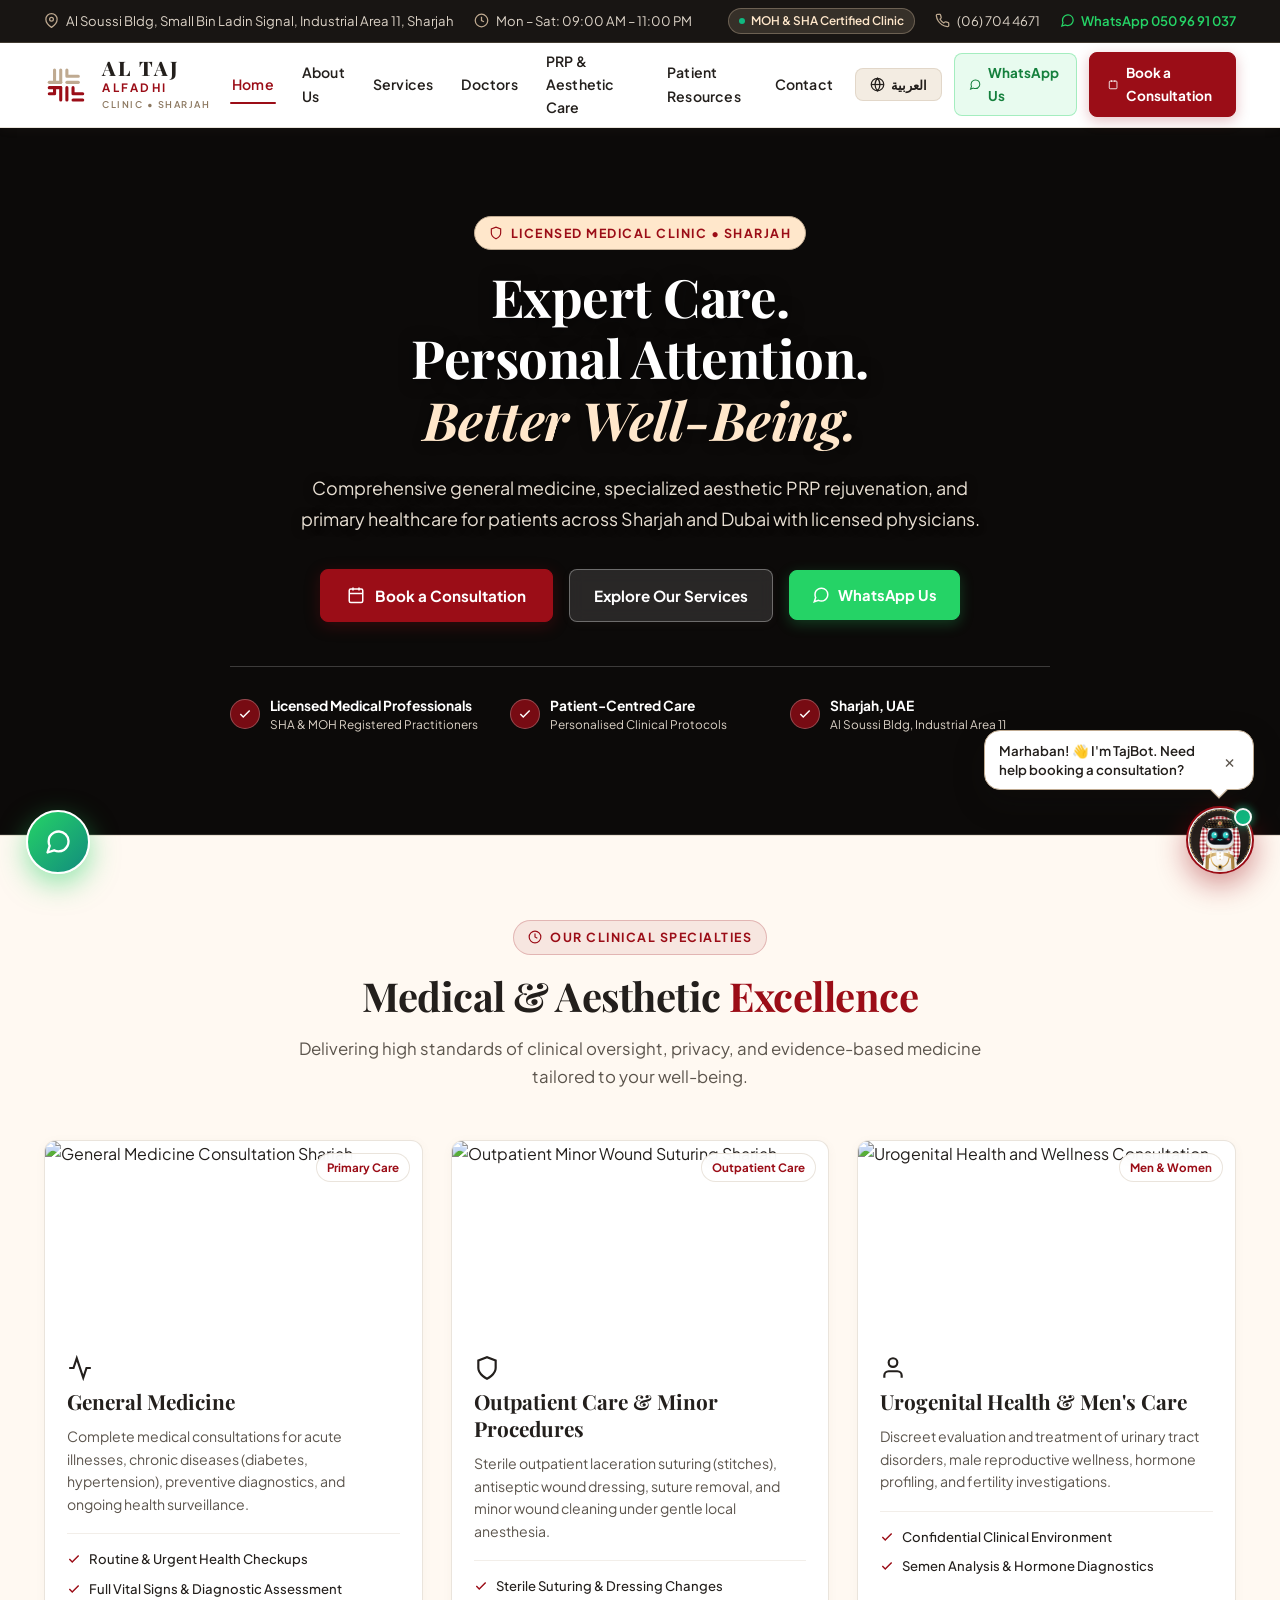
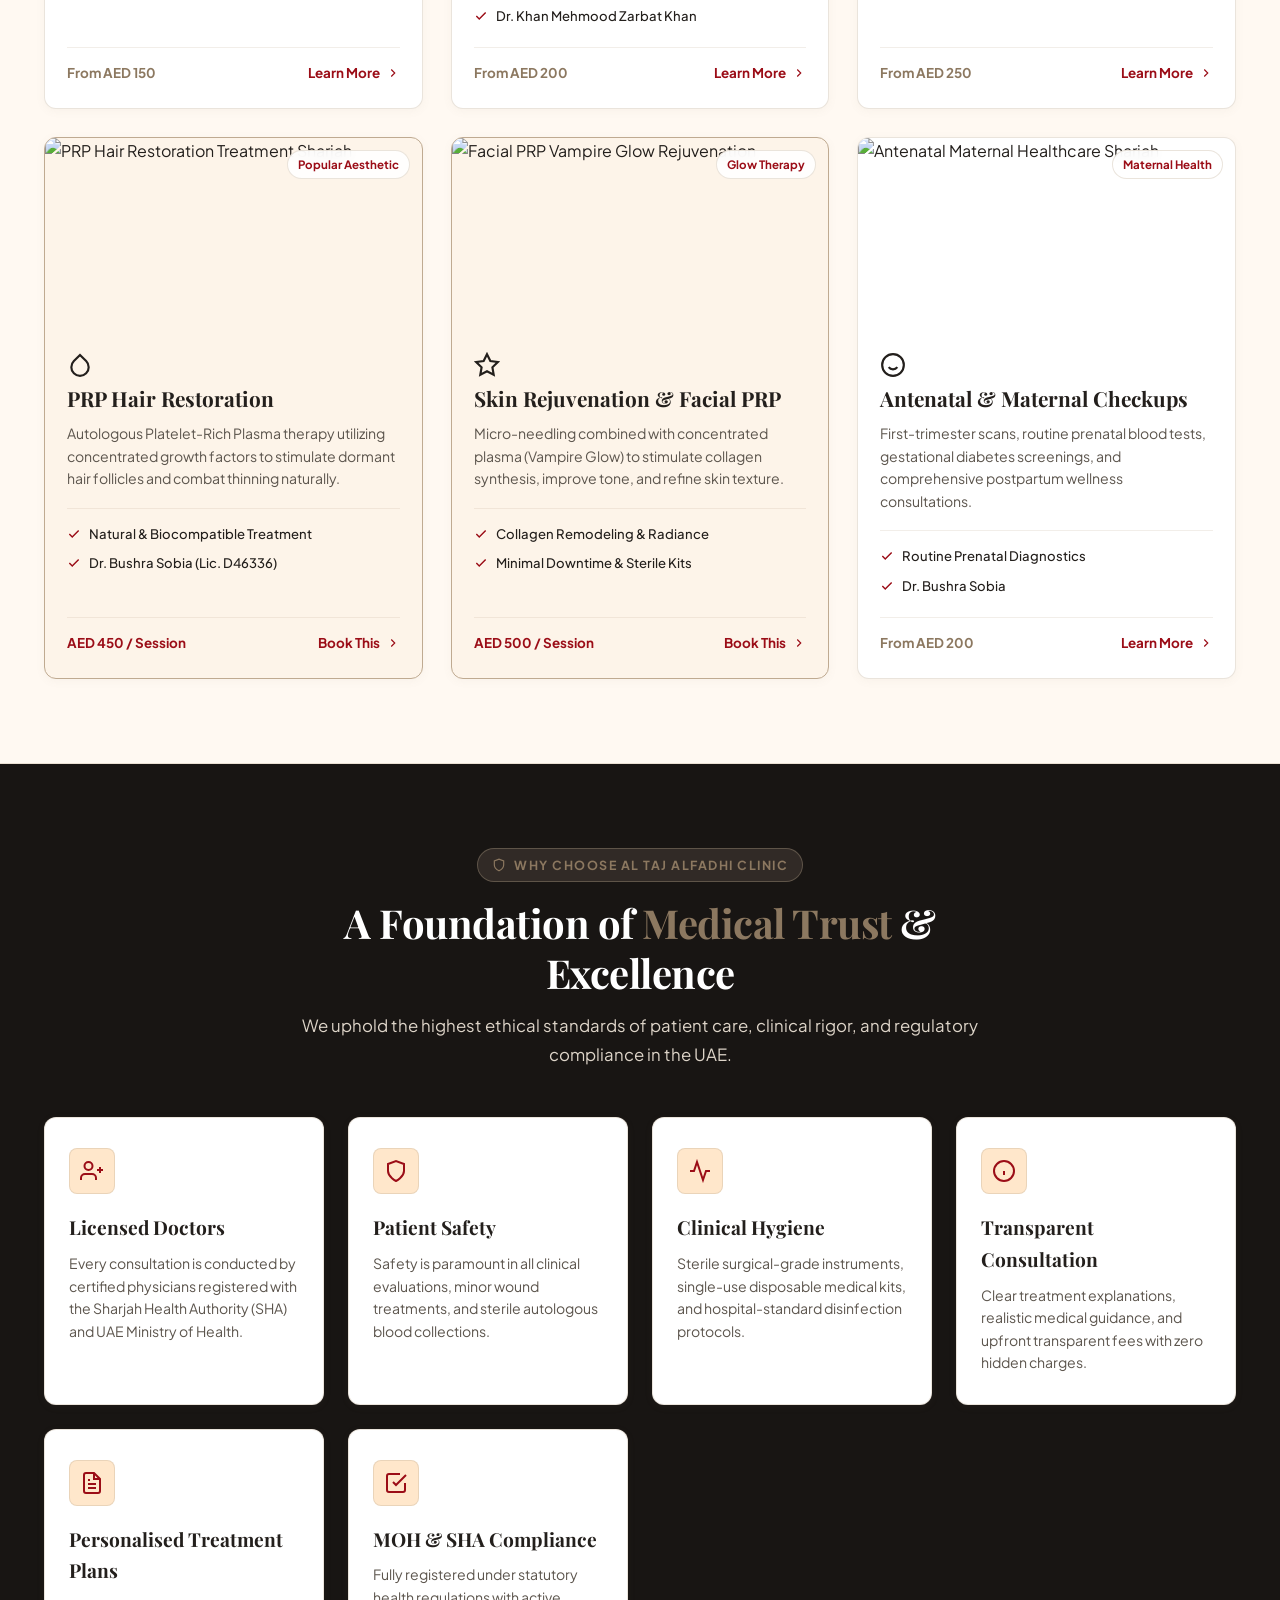
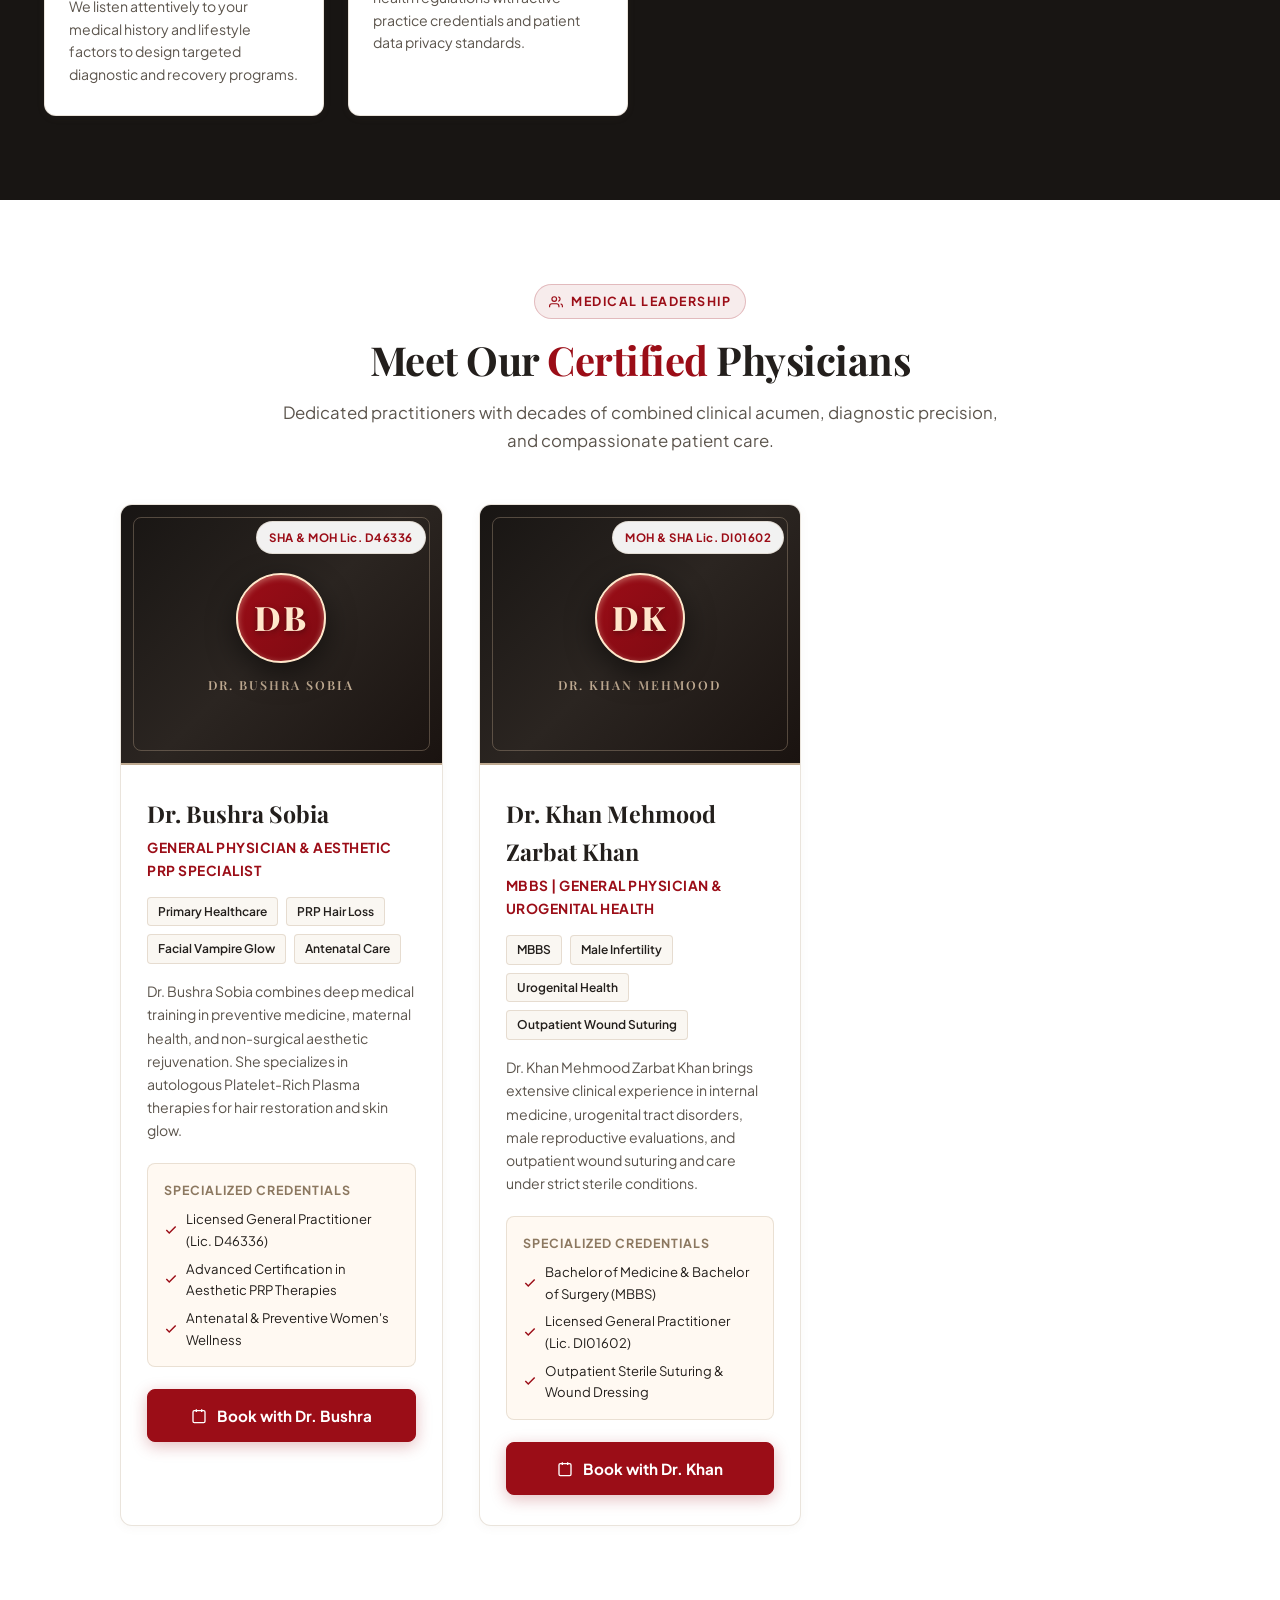
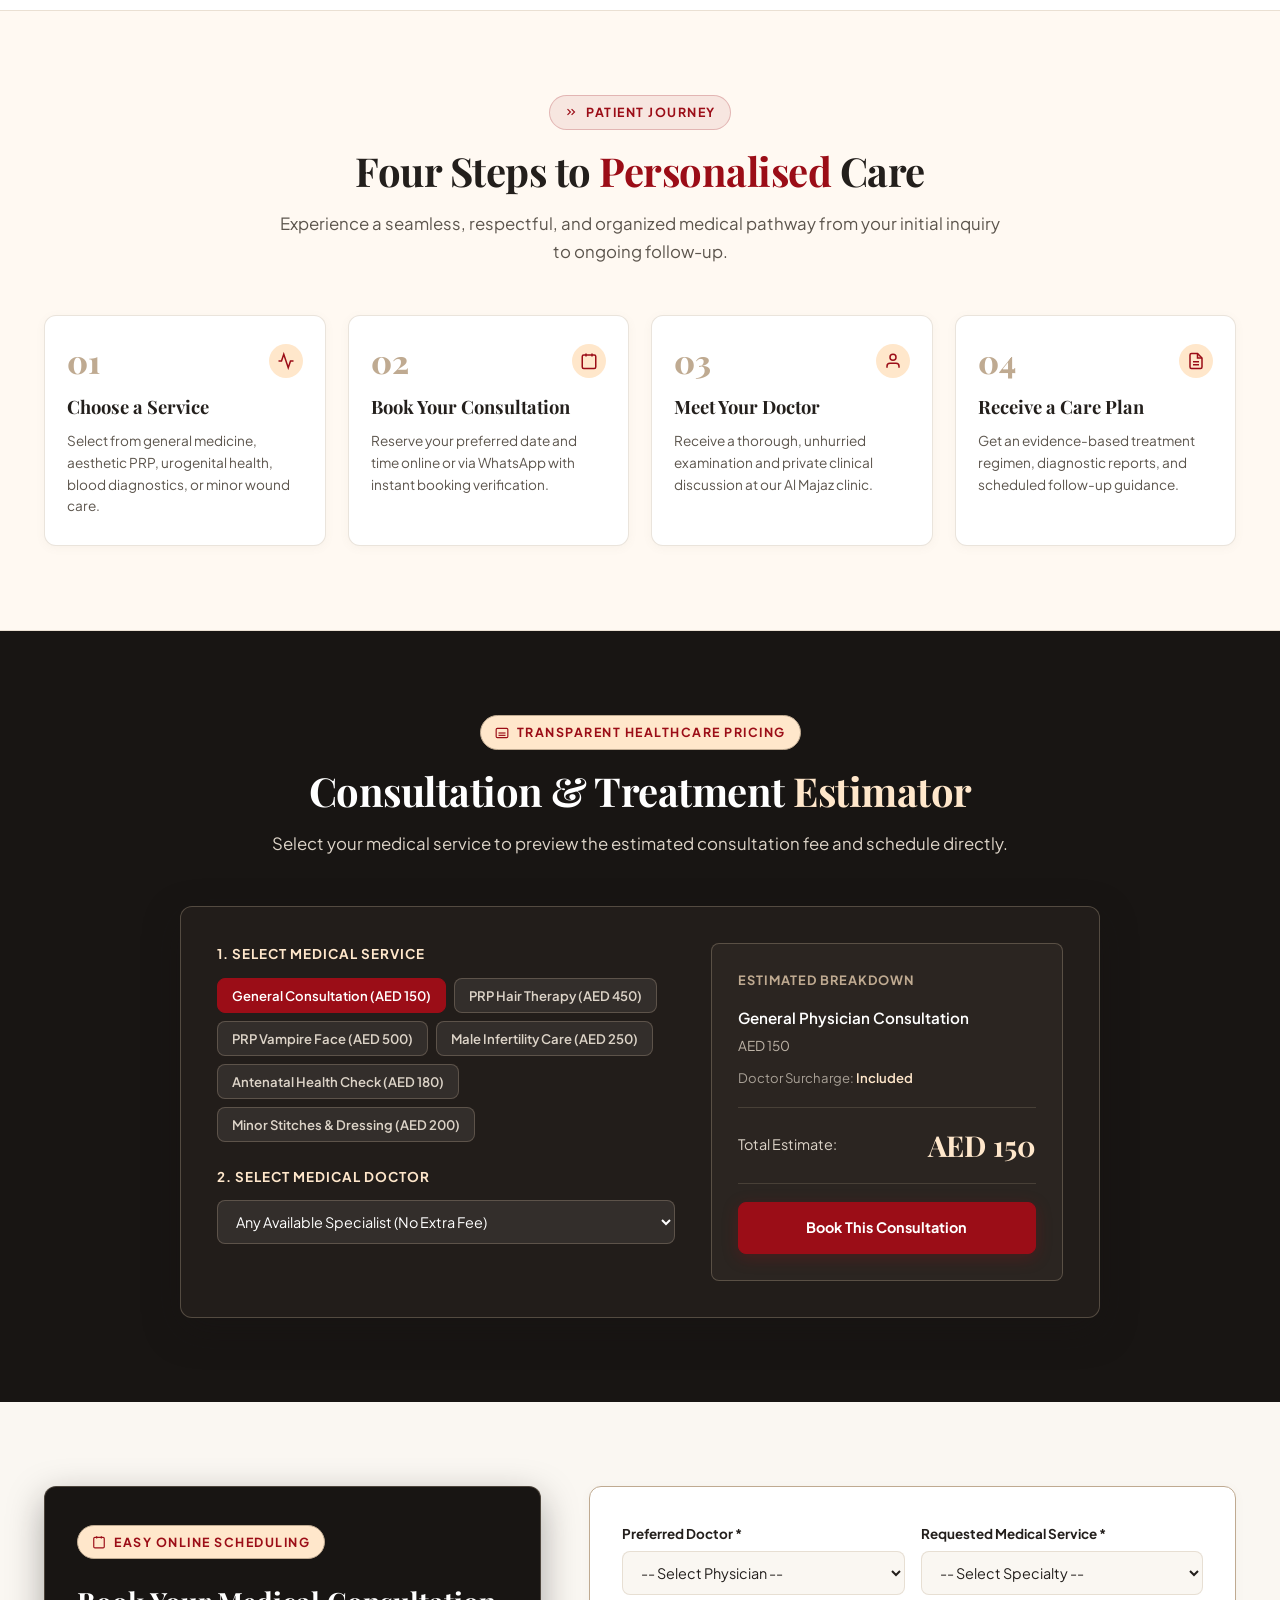
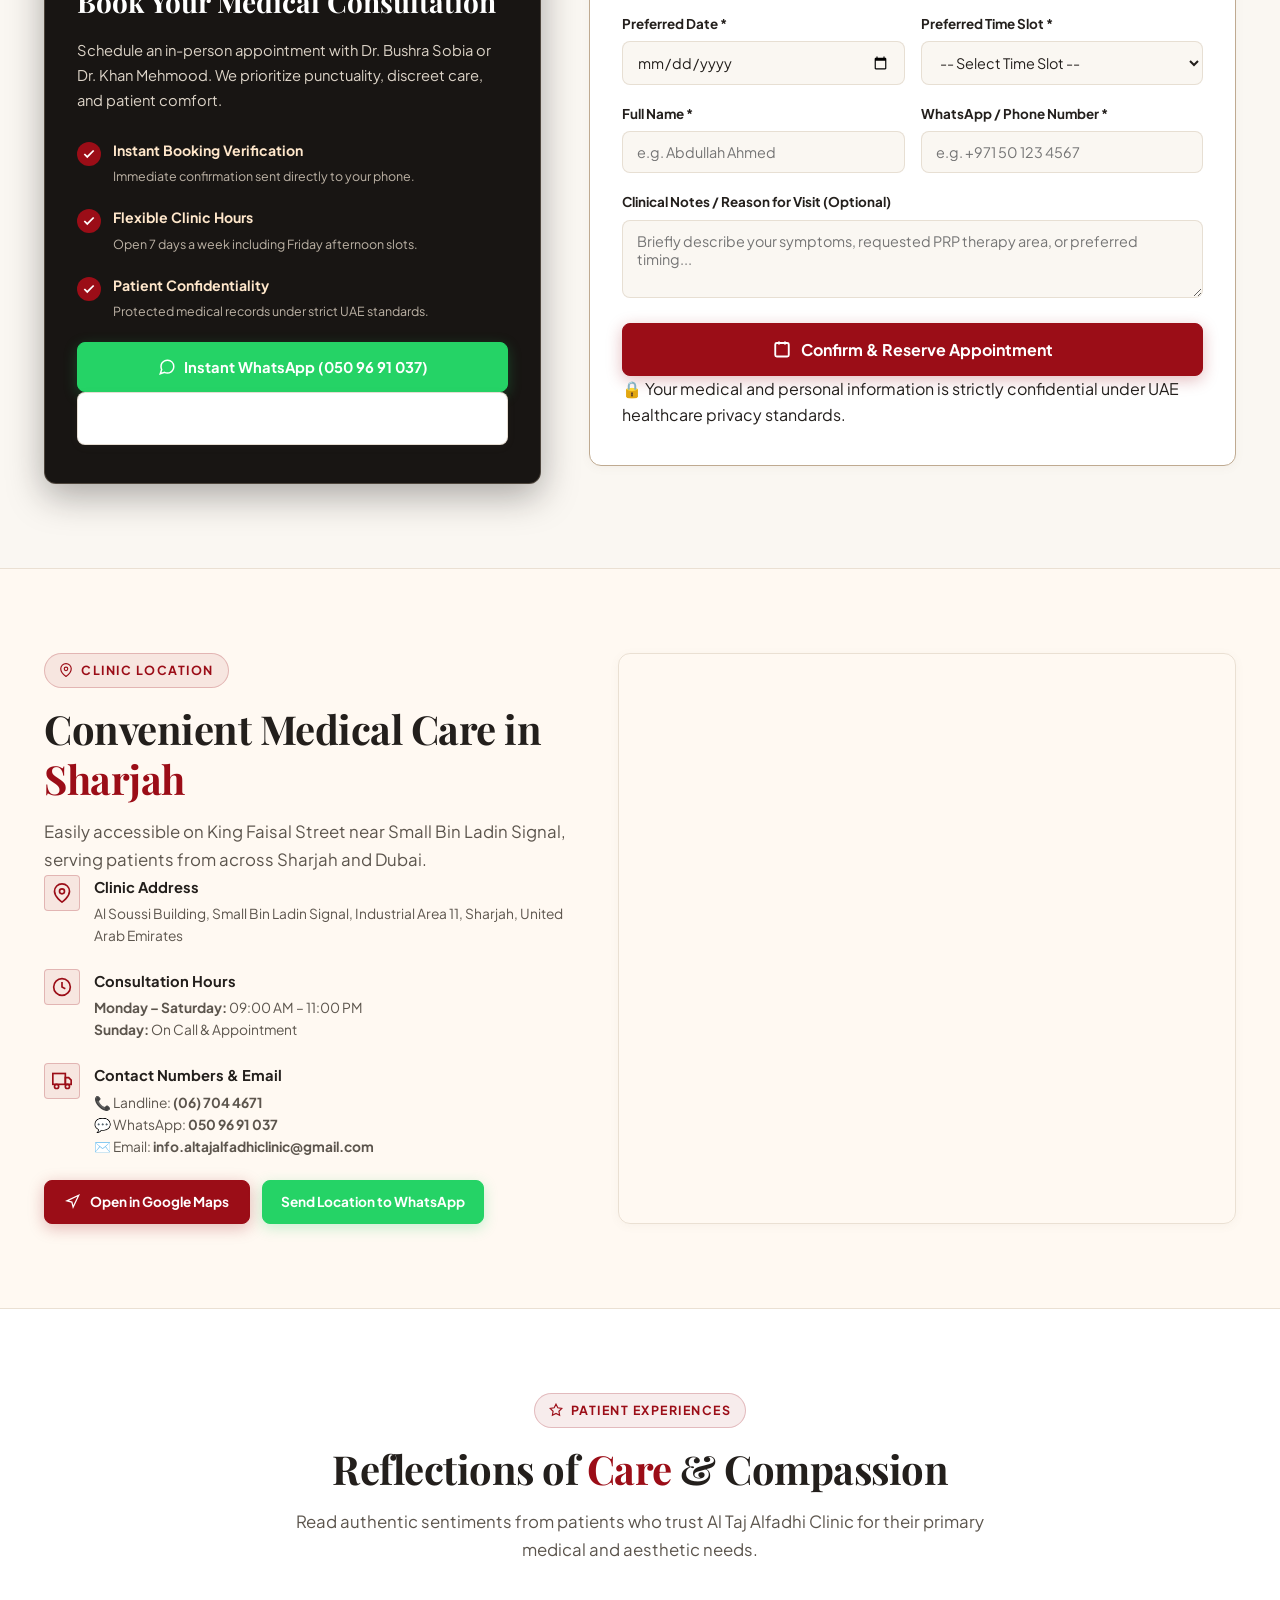
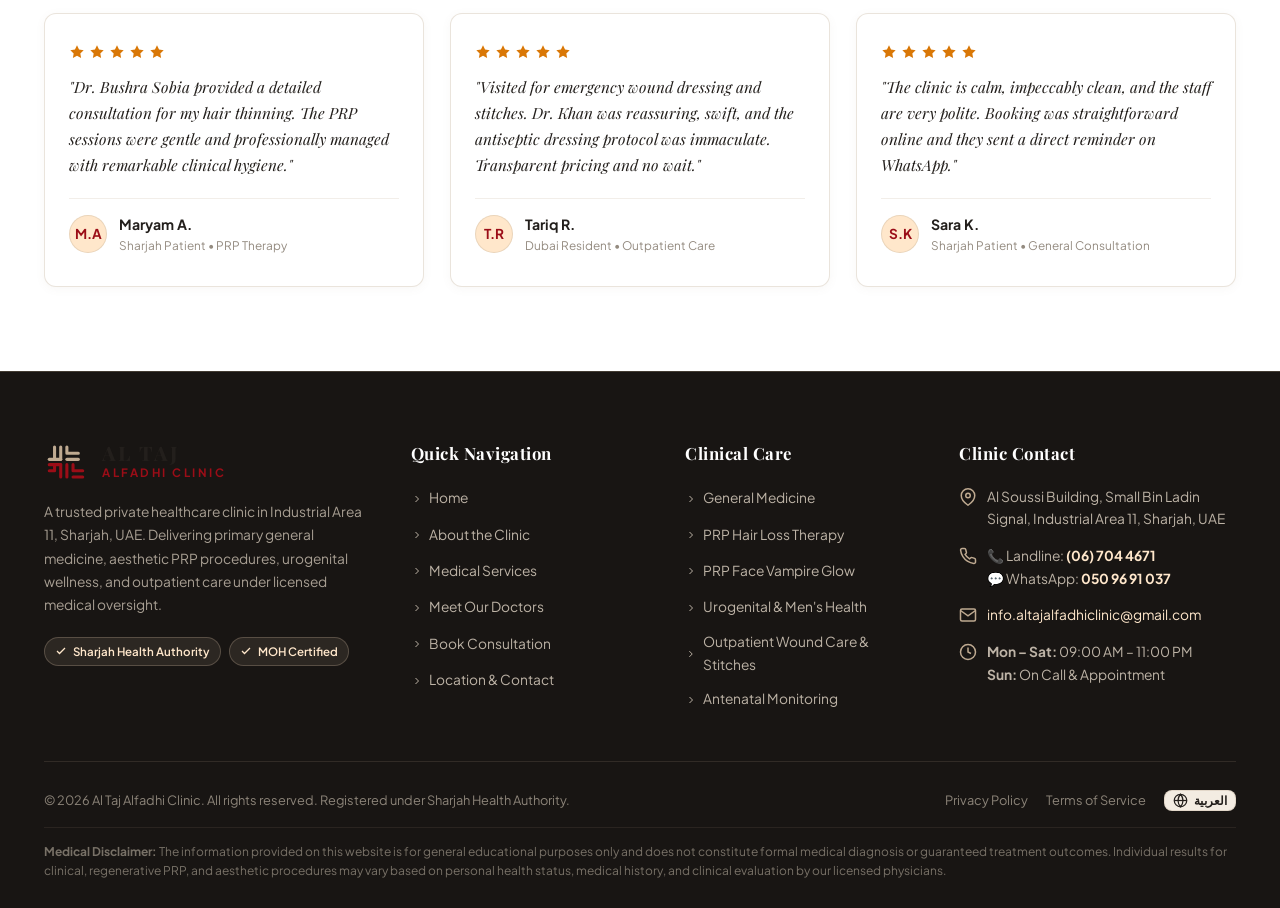
==== commit cc722a03: "feat: use full transparent video background in hero section" ====
--- a/index.html
+++ b/index.html
@@ -201,93 +201,76 @@
   </aside>
 
   <!-- ========================================================================
-       3. Hero Section (With Background Video & Consultation Picture)
+       3. Hero Section (Full Video Background - No Image)
        ======================================================================== -->
-  <section class="hero-section">
+  <section class="hero-section hero-full-video">
     <!-- Video Background Container -->
     <div class="hero-video-wrap">
-      <video class="hero-video-element" autoplay muted loop playsinline poster="assests/altajclinic.jpg">
+      <video class="hero-video-element" autoplay muted loop playsinline>
         <source src="assests/https_wwwaltajalfadhiclinic.mp4" type="video/mp4">
       </video>
       <div class="hero-video-gradient-overlay"></div>
     </div>
 
     <div class="container relative-z">
-      <div class="hero-grid">
+      <div class="hero-content hero-content-centered">
         
-        <!-- Left: Text & Action Controls -->
-        <div class="hero-content">
-          <div class="section-badge badge-cream">
-            <svg width="14" height="14" viewBox="0 0 24 24" fill="none" stroke="currentColor" stroke-width="2"><path d="M12 22s8-4 8-10V5l-8-3-8 3v7c0 6 8 10 8 10z"/></svg>
-            Licensed Medical Clinic • Sharjah
-          </div>
-          
-          <h1 class="hero-title">
-            Expert Care.<br>
-            Personal Attention.<br>
-            <em>Better Well-Being.</em>
-          </h1>
-          
-          <p class="hero-subtitle">
-            Comprehensive general medicine, specialized aesthetic PRP rejuvenation, and primary healthcare for patients across Sharjah and Dubai with licensed physicians.
-          </p>
-
-          <div class="hero-actions">
-            <a href="appointment.html" class="btn-primary">
-              <svg width="18" height="18" viewBox="0 0 24 24" fill="none" stroke="currentColor" stroke-width="2"><rect x="3" y="4" width="18" height="18" rx="2" ry="2"></rect><line x1="16" y1="2" x2="16" y2="6"></line><line x1="8" y1="2" x2="8" y2="6"></line><line x1="3" y1="10" x2="21" y2="10"></line></svg>
-              Book a Consultation
-            </a>
-            <a href="services.html" class="btn-secondary btn-secondary-glass">
-              Explore Our Services
-            </a>
-            <a href="https://wa.me/971509691037?text=Hello%20Al%20Taj%20Alfadhi%20Clinic,%20I%20would%20like%20to%20inquire%20about%20a%20consultation." target="_blank" rel="noopener" class="btn-whatsapp">
-              <svg width="18" height="18" viewBox="0 0 24 24" fill="none" stroke="currentColor" stroke-width="2"><path d="M21 11.5a8.38 8.38 0 0 1-.9 3.8 8.5 8.5 0 0 1-7.6 4.7 8.38 8.38 0 0 1-3.8-.9L3 21l1.9-5.7a8.38 8.38 0 0 1-.9-3.8 8.5 8.5 0 0 1 4.7-7.6 8.38 8.38 0 0 1 3.8-.9h.5a8.48 8.48 0 0 1 8 8v.5z"/></svg>
-              WhatsApp Us
-            </a>
-          </div>
-
-          <!-- Trust Badges -->
-          <div class="hero-trust-panel">
-            <div class="trust-panel-item">
-              <div class="trust-panel-icon">
-                <svg width="14" height="14" viewBox="0 0 24 24" fill="none" stroke="currentColor" stroke-width="2.5"><polyline points="20 6 9 17 4 12"></polyline></svg>
-              </div>
-              <div>
-                <div class="trust-panel-title">Licensed Medical Professionals</div>
-                <div class="trust-panel-desc">SHA & MOH Registered Practitioners</div>
-              </div>
-            </div>
-            <div class="trust-panel-item">
-              <div class="trust-panel-icon">
-                <svg width="14" height="14" viewBox="0 0 24 24" fill="none" stroke="currentColor" stroke-width="2.5"><polyline points="20 6 9 17 4 12"></polyline></svg>
-              </div>
-              <div>
-                <div class="trust-panel-title">Patient-Centred Care</div>
-                <div class="trust-panel-desc">Personalised Clinical Protocols</div>
-              </div>
-            </div>
-            <div class="trust-panel-item">
-              <div class="trust-panel-icon">
-                <svg width="14" height="14" viewBox="0 0 24 24" fill="none" stroke="currentColor" stroke-width="2.5"><polyline points="20 6 9 17 4 12"></polyline></svg>
-              </div>
-              <div>
-                <div class="trust-panel-title">Sharjah, UAE</div>
-                <div class="trust-panel-desc">Al Soussi Bldg, Industrial Area 11</div>
-              </div>
-            </div>
-          </div>
-        </div>
-
-        <!-- Right: Doctor Consultation Photo with Video Badge -->
-        <div class="hero-media-card">
-          <div class="hero-image-wrapper">
-            <img src="assests/altajclinic.jpg" alt="Doctor Consultation at Al Taj Alfadhi Clinic Sharjah" class="hero-image">
-            <div class="hero-floating-badge">
-              <div class="badge-pulse"></div>
-              <div>
-                <div class="floating-badge-title">Consultations Available Today</div>
-                <div class="floating-badge-subtitle">Walk-ins & Appointments Welcome • Call (06) 704 4671</div>
-              </div>
+        <div class="section-badge badge-cream">
+          <svg width="14" height="14" viewBox="0 0 24 24" fill="none" stroke="currentColor" stroke-width="2"><path d="M12 22s8-4 8-10V5l-8-3-8 3v7c0 6 8 10 8 10z"/></svg>
+          Licensed Medical Clinic • Sharjah
+        </div>
+        
+        <h1 class="hero-title">
+          Expert Care.<br>
+          Personal Attention.<br>
+          <em>Better Well-Being.</em>
+        </h1>
+        
+        <p class="hero-subtitle">
+          Comprehensive general medicine, specialized aesthetic PRP rejuvenation, and primary healthcare for patients across Sharjah and Dubai with licensed physicians.
+        </p>
+
+        <div class="hero-actions">
+          <a href="appointment.html" class="btn-primary">
+            <svg width="18" height="18" viewBox="0 0 24 24" fill="none" stroke="currentColor" stroke-width="2"><rect x="3" y="4" width="18" height="18" rx="2" ry="2"></rect><line x1="16" y1="2" x2="16" y2="6"></line><line x1="8" y1="2" x2="8" y2="6"></line><line x1="3" y1="10" x2="21" y2="10"></line></svg>
+            Book a Consultation
+          </a>
+          <a href="services.html" class="btn-secondary btn-secondary-glass">
+            Explore Our Services
+          </a>
+          <a href="https://wa.me/971509691037?text=Hello%20Al%20Taj%20Alfadhi%20Clinic,%20I%20would%20like%20to%20inquire%20about%20a%20consultation." target="_blank" rel="noopener" class="btn-whatsapp">
+            <svg width="18" height="18" viewBox="0 0 24 24" fill="none" stroke="currentColor" stroke-width="2"><path d="M21 11.5a8.38 8.38 0 0 1-.9 3.8 8.5 8.5 0 0 1-7.6 4.7 8.38 8.38 0 0 1-3.8-.9L3 21l1.9-5.7a8.38 8.38 0 0 1-.9-3.8 8.5 8.5 0 0 1 4.7-7.6 8.38 8.38 0 0 1 3.8-.9h.5a8.48 8.48 0 0 1 8 8v.5z"/></svg>
+            WhatsApp Us
+          </a>
+        </div>
+
+        <!-- Trust Badges -->
+        <div class="hero-trust-panel">
+          <div class="trust-panel-item">
+            <div class="trust-panel-icon">
+              <svg width="14" height="14" viewBox="0 0 24 24" fill="none" stroke="currentColor" stroke-width="2.5"><polyline points="20 6 9 17 4 12"></polyline></svg>
+            </div>
+            <div>
+              <div class="trust-panel-title">Licensed Medical Professionals</div>
+              <div class="trust-panel-desc">SHA & MOH Registered Practitioners</div>
+            </div>
+          </div>
+          <div class="trust-panel-item">
+            <div class="trust-panel-icon">
+              <svg width="14" height="14" viewBox="0 0 24 24" fill="none" stroke="currentColor" stroke-width="2.5"><polyline points="20 6 9 17 4 12"></polyline></svg>
+            </div>
+            <div>
+              <div class="trust-panel-title">Patient-Centred Care</div>
+              <div class="trust-panel-desc">Personalised Clinical Protocols</div>
+            </div>
+          </div>
+          <div class="trust-panel-item">
+            <div class="trust-panel-icon">
+              <svg width="14" height="14" viewBox="0 0 24 24" fill="none" stroke="currentColor" stroke-width="2.5"><polyline points="20 6 9 17 4 12"></polyline></svg>
+            </div>
+            <div>
+              <div class="trust-panel-title">Sharjah, UAE</div>
+              <div class="trust-panel-desc">Al Soussi Bldg, Industrial Area 11</div>
             </div>
           </div>
         </div>
--- a/style.css
+++ b/style.css
@@ -607,14 +607,14 @@
    ========================================================================== */
 .hero-section {
   position: relative;
-  background-color: #0b0b0b;
+  background-color: #0c0a09;
   color: #FFFFFF;
-  padding: 80px 0 92px;
+  padding: 88px 0 100px;
   overflow: hidden;
   border-bottom: 1px solid rgba(255, 255, 255, 0.12);
 }
 
-/* Full-Bleed Video Background */
+/* Full-Bleed Video Background with Enhanced Transparency */
 .hero-video-wrap {
   position: absolute;
   top: 0;
@@ -636,31 +636,21 @@
   height: auto;
   transform: translate(-50%, -50%);
   object-fit: cover;
-  opacity: 0.85; /* Crystal clear, natural video colors */
+  opacity: 0.55; /* Soft transparent background video */
   filter: none;
 }
 
-/* Clean Neutral Transparent Overlay - No Brownish Color */
+/* Clean Neutral Soft Overlay */
 .hero-video-gradient-overlay {
   position: absolute;
   top: 0;
   left: 0;
   width: 100%;
   height: 100%;
-  background: linear-gradient(
-    to right,
-    rgba(0, 0, 0, 0.60) 0%,
-    rgba(0, 0, 0, 0.35) 45%,
-    rgba(0, 0, 0, 0.10) 100%
-  );
-}
-
-[dir="rtl"] .hero-video-gradient-overlay {
-  background: linear-gradient(
-    to left,
-    rgba(0, 0, 0, 0.60) 0%,
-    rgba(0, 0, 0, 0.35) 45%,
-    rgba(0, 0, 0, 0.10) 100%
+  background: radial-gradient(
+    circle at center,
+    rgba(12, 10, 9, 0.35) 0%,
+    rgba(12, 10, 9, 0.65) 100%
   );
 }
 
@@ -669,6 +659,16 @@
   z-index: 3;
 }
 
+/* Centered Full Video Content */
+.hero-content-centered {
+  max-width: 880px;
+  margin: 0 auto;
+  text-align: center;
+  display: flex;
+  flex-direction: column;
+  align-items: center;
+}
+
 .hero-grid {
   display: grid;
   grid-template-columns: 1.15fr 0.85fr;
@@ -678,36 +678,37 @@
 
 .hero-title {
   font-family: var(--font-serif);
-  font-size: 3.2rem;
-  font-weight: 700;
-  line-height: 1.18;
+  font-size: 3.4rem;
+  font-weight: 700;
+  line-height: 1.16;
   color: #FFFFFF !important;
-  margin-bottom: 20px;
+  margin-bottom: 22px;
   letter-spacing: -0.5px;
-  text-shadow: 0 2px 14px rgba(0, 0, 0, 0.5);
+  text-shadow: 0 2px 16px rgba(0, 0, 0, 0.6);
 }
 
 .hero-title em {
   font-style: italic;
   color: #FFE7CB !important;
-  text-shadow: 0 2px 10px rgba(0, 0, 0, 0.3);
+  text-shadow: 0 2px 12px rgba(0, 0, 0, 0.4);
 }
 
 .hero-subtitle {
-  font-size: 1.1rem;
+  font-size: 1.12rem;
   color: #E8DFD3 !important;
   line-height: 1.75;
-  margin-bottom: 32px;
-  max-width: 580px;
-  text-shadow: 0 1px 8px rgba(0, 0, 0, 0.4);
+  margin-bottom: 34px;
+  max-width: 680px;
+  text-shadow: 0 1px 10px rgba(0, 0, 0, 0.5);
 }
 
 .hero-actions {
   display: flex;
   align-items: center;
+  justify-content: center;
   gap: 16px;
   flex-wrap: wrap;
-  margin-bottom: 40px;
+  margin-bottom: 44px;
 }
 
 .btn-secondary-glass {
@@ -729,15 +730,22 @@
 .hero-trust-panel {
   display: grid;
   grid-template-columns: repeat(3, 1fr);
-  gap: 16px;
-  padding-top: 28px;
+  gap: 20px;
+  padding-top: 30px;
   border-top: 1px solid rgba(255, 255, 255, 0.2);
+  width: 100%;
+  max-width: 820px;
 }
 
 .trust-panel-item {
   display: flex;
   align-items: flex-start;
+  text-align: left;
   gap: 10px;
+}
+
+[dir="rtl"] .trust-panel-item {
+  text-align: right;
 }
 
 .trust-panel-icon {
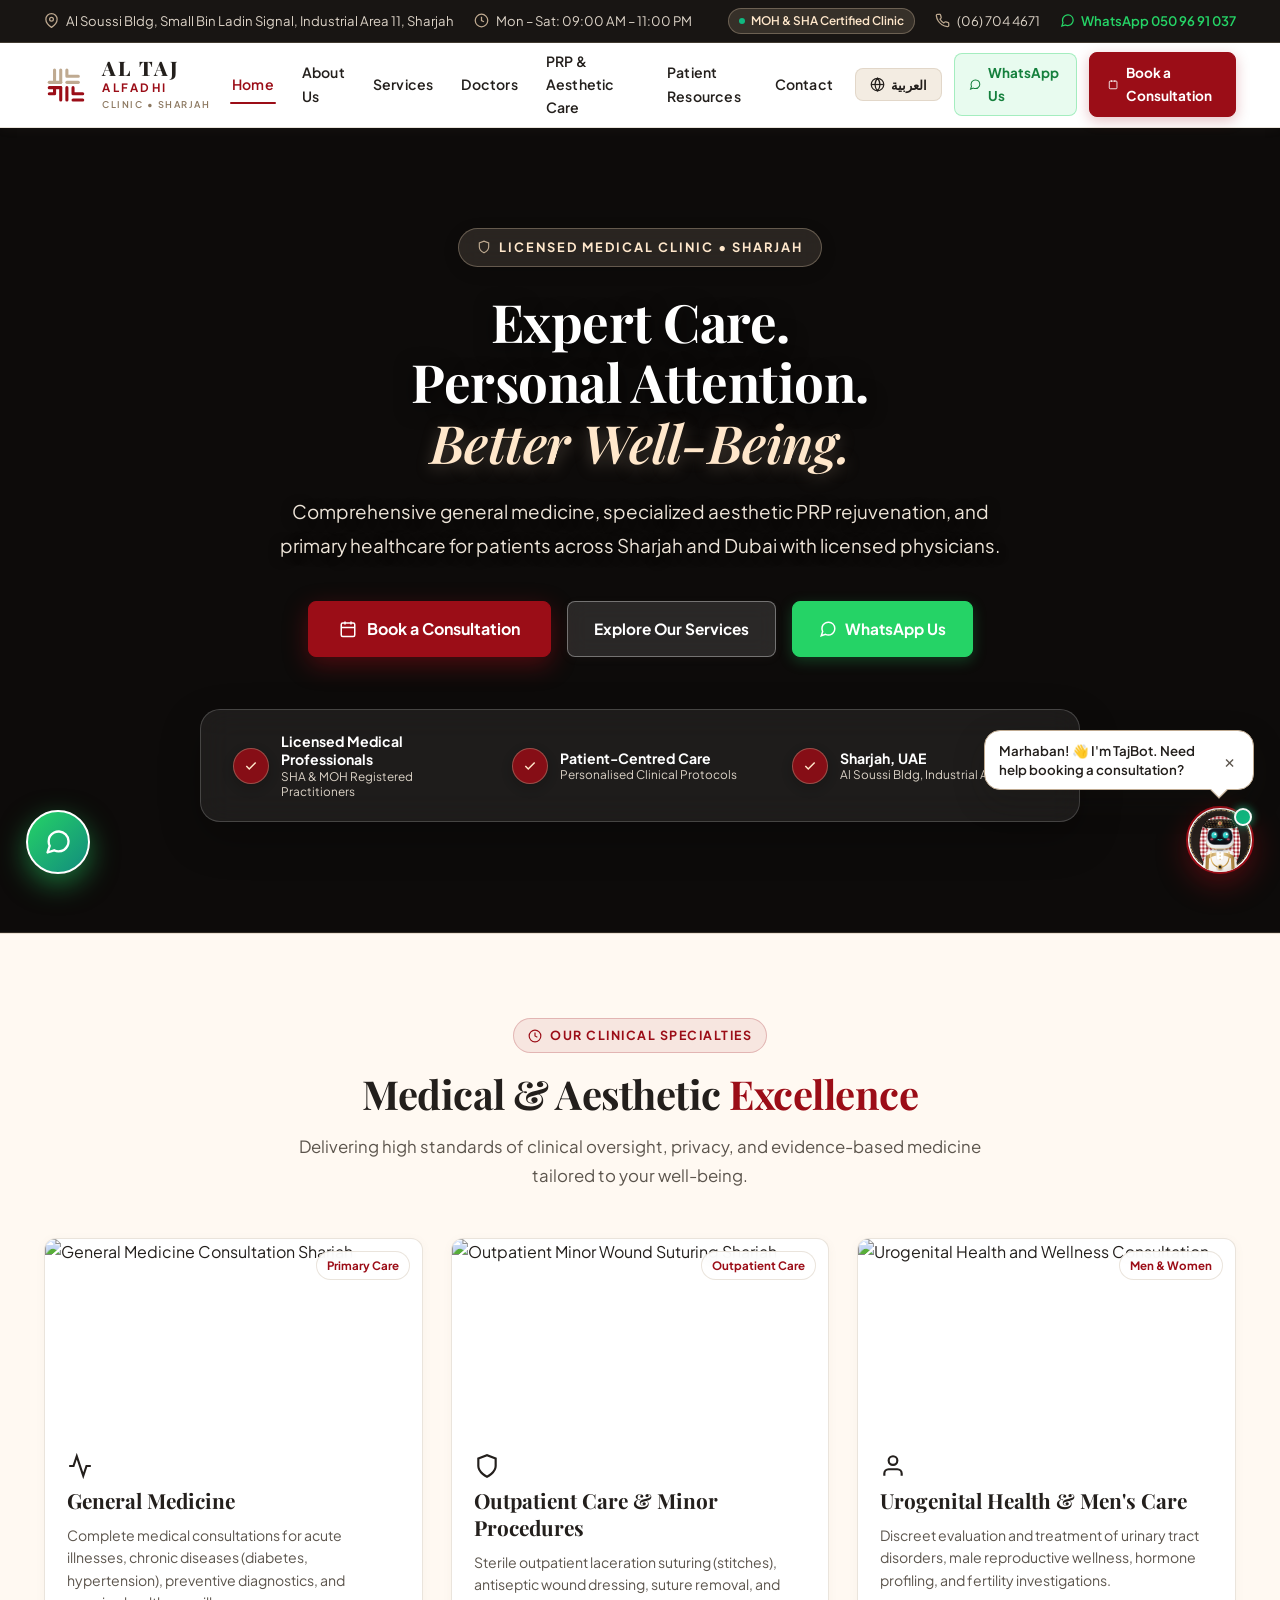
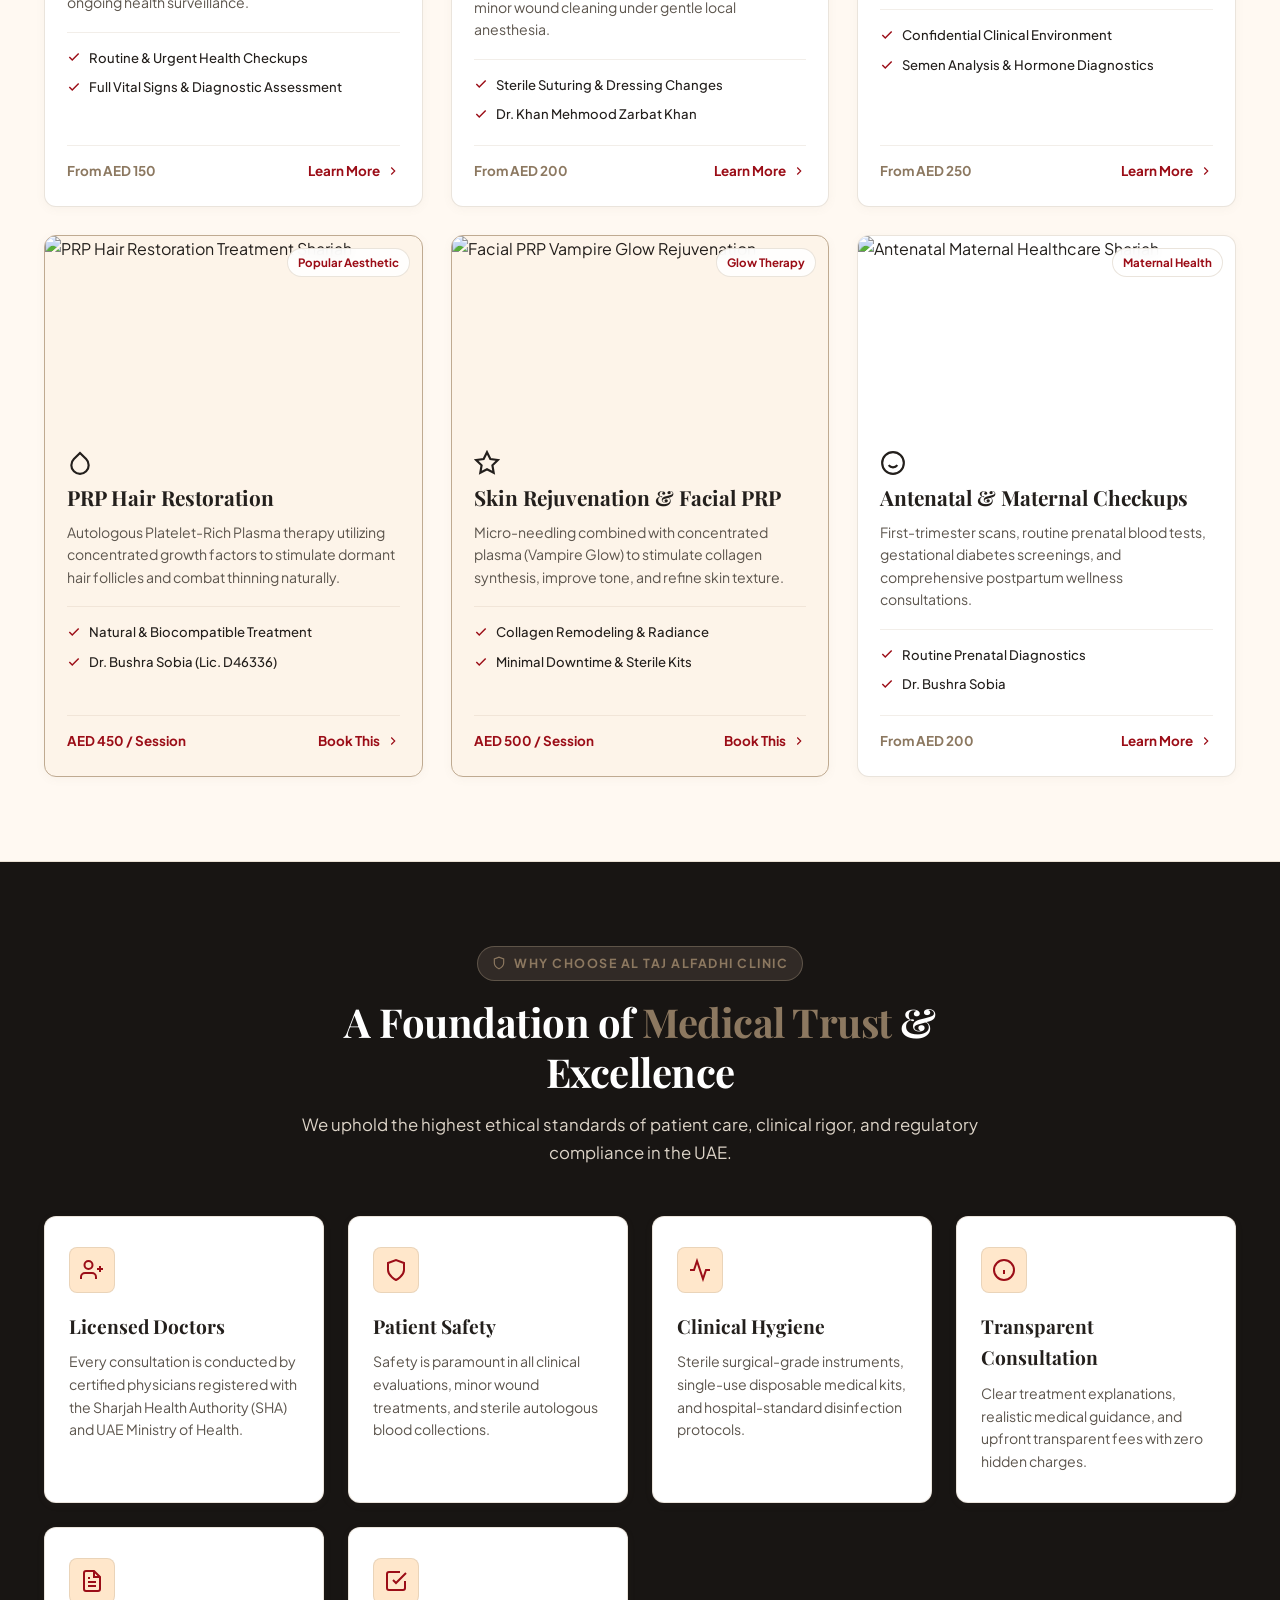
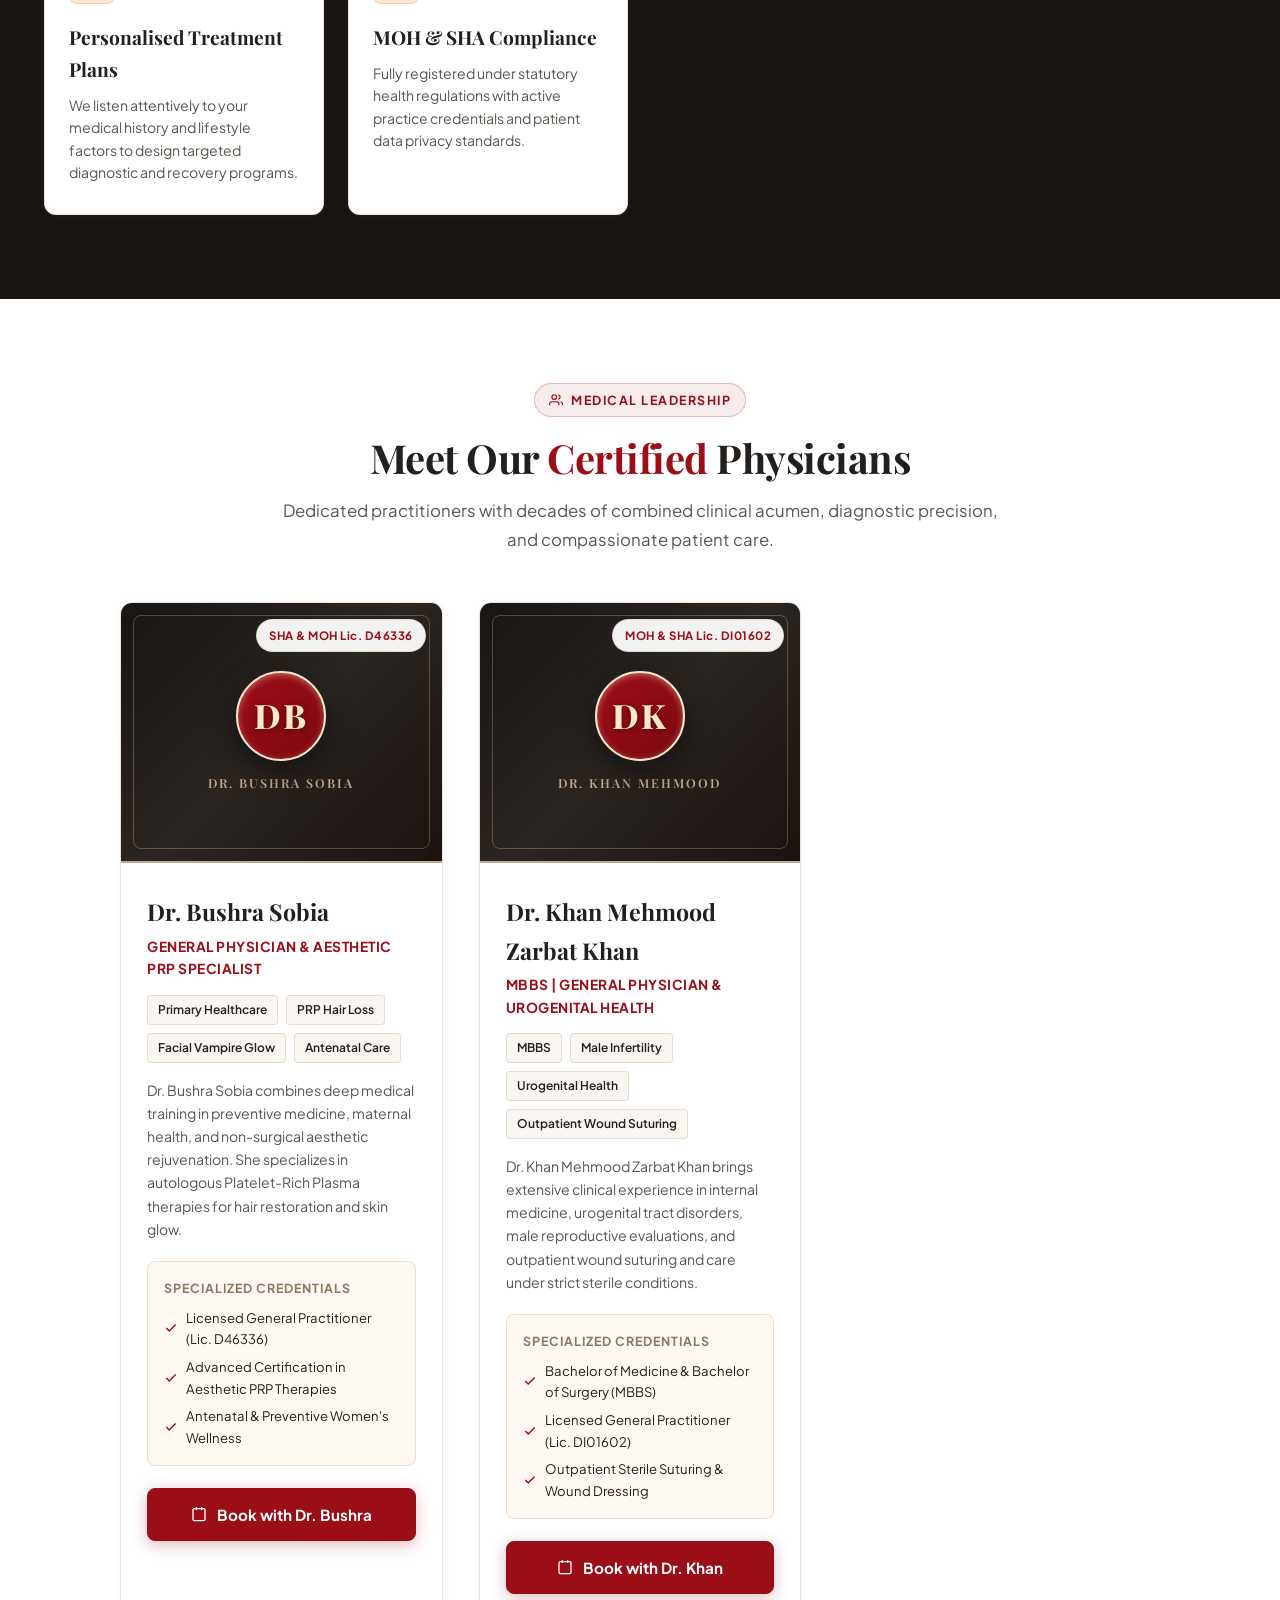
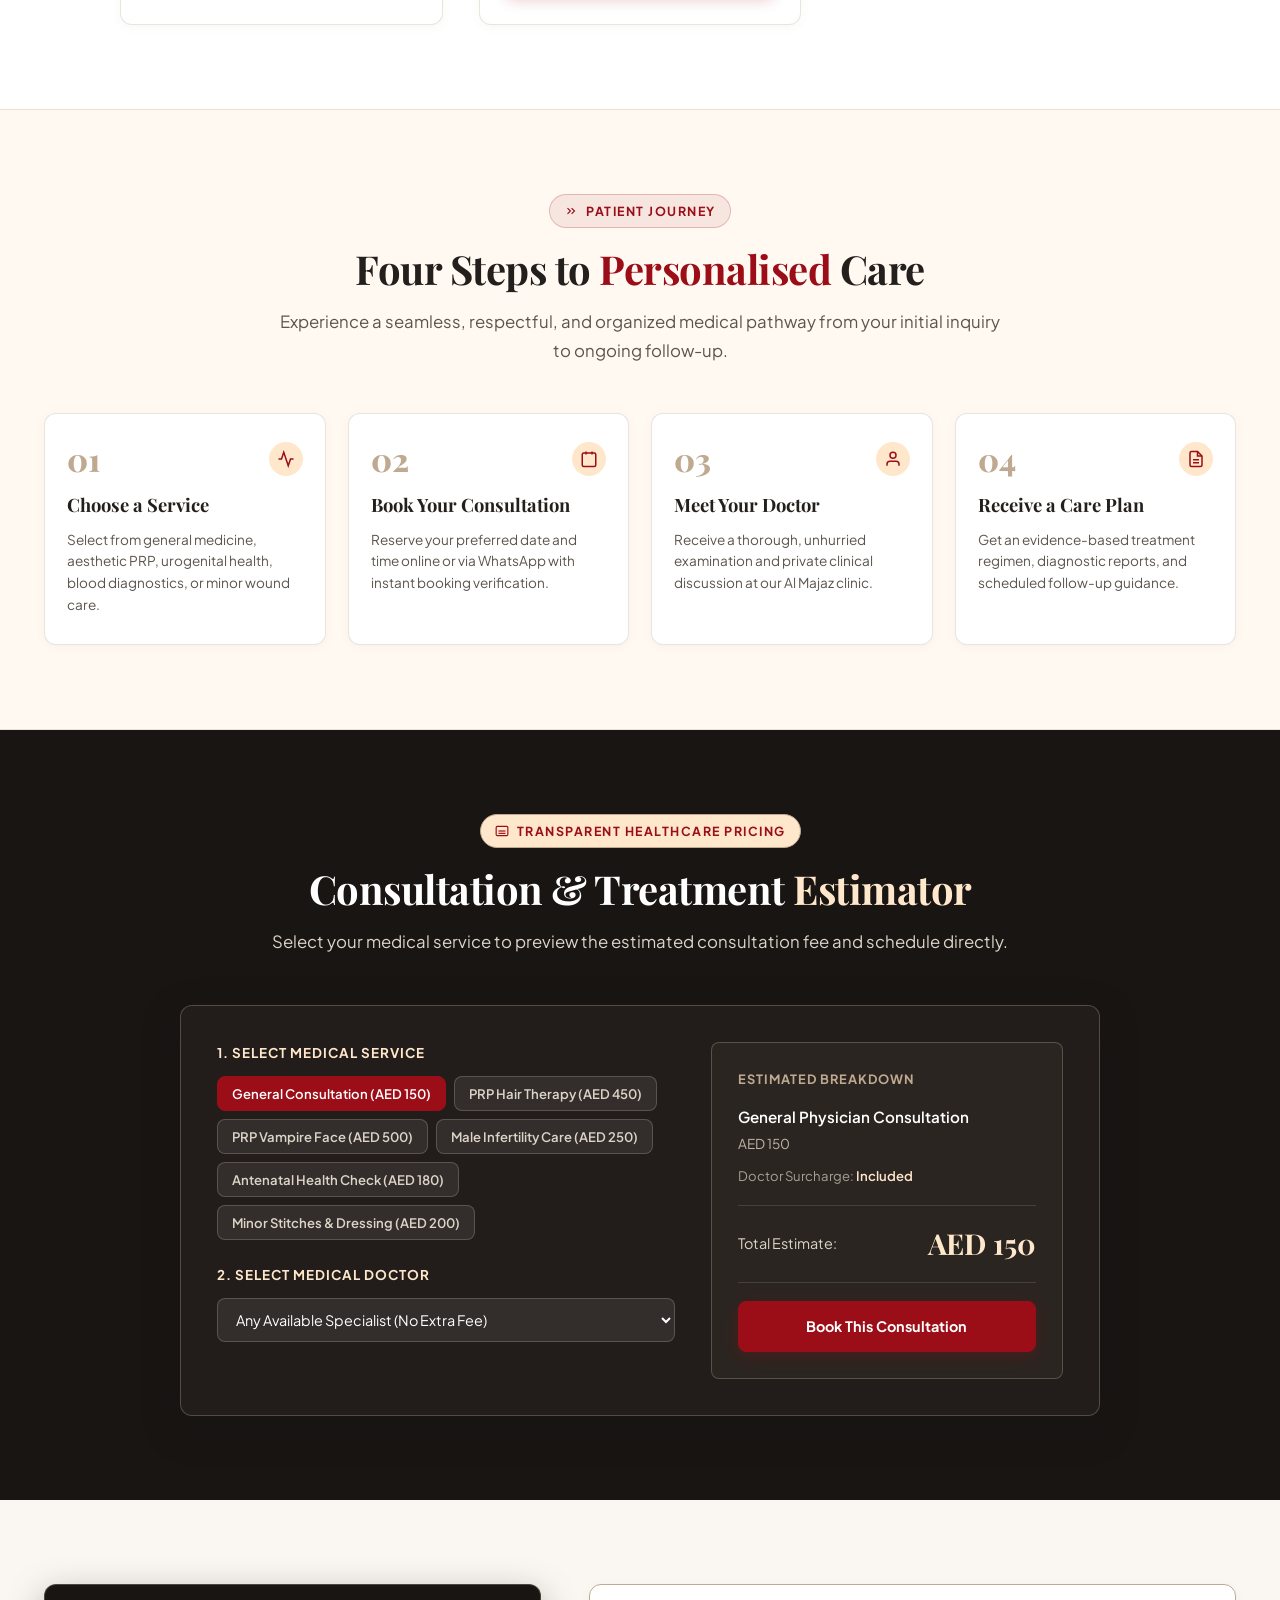
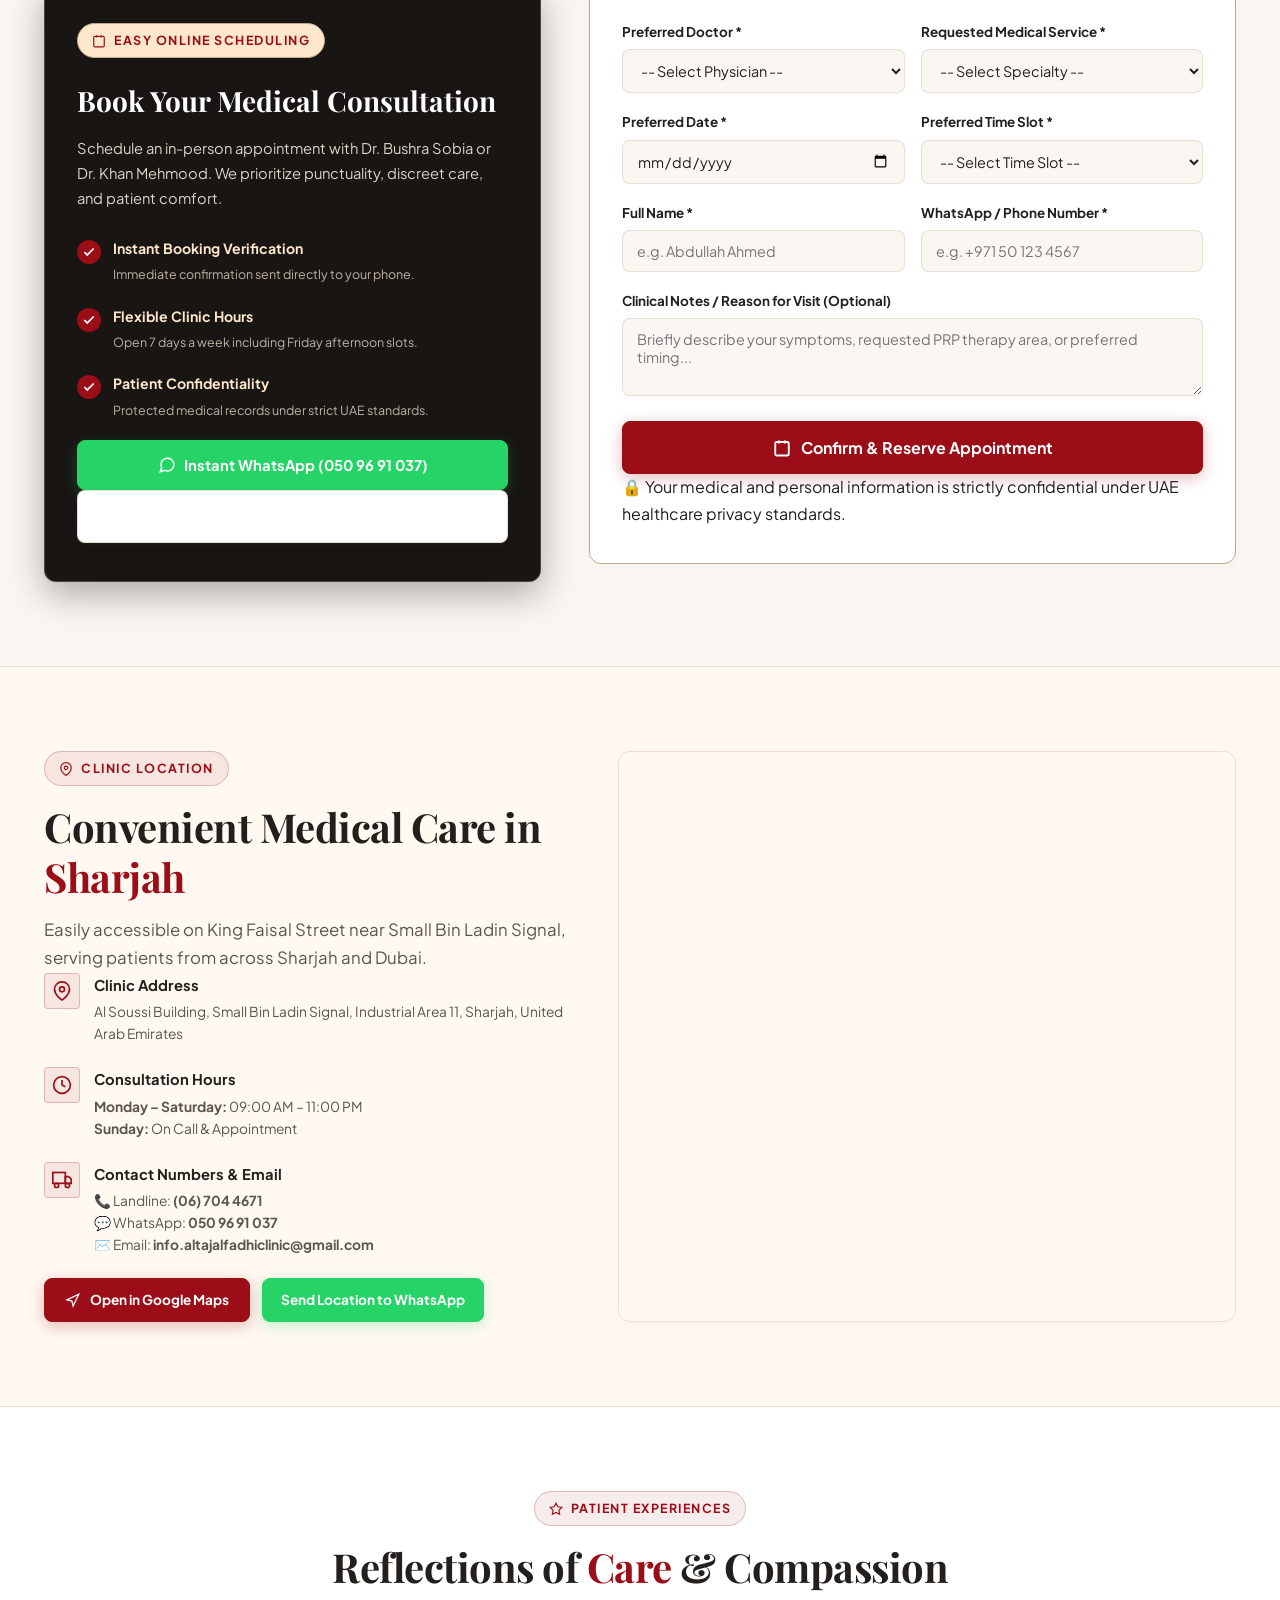
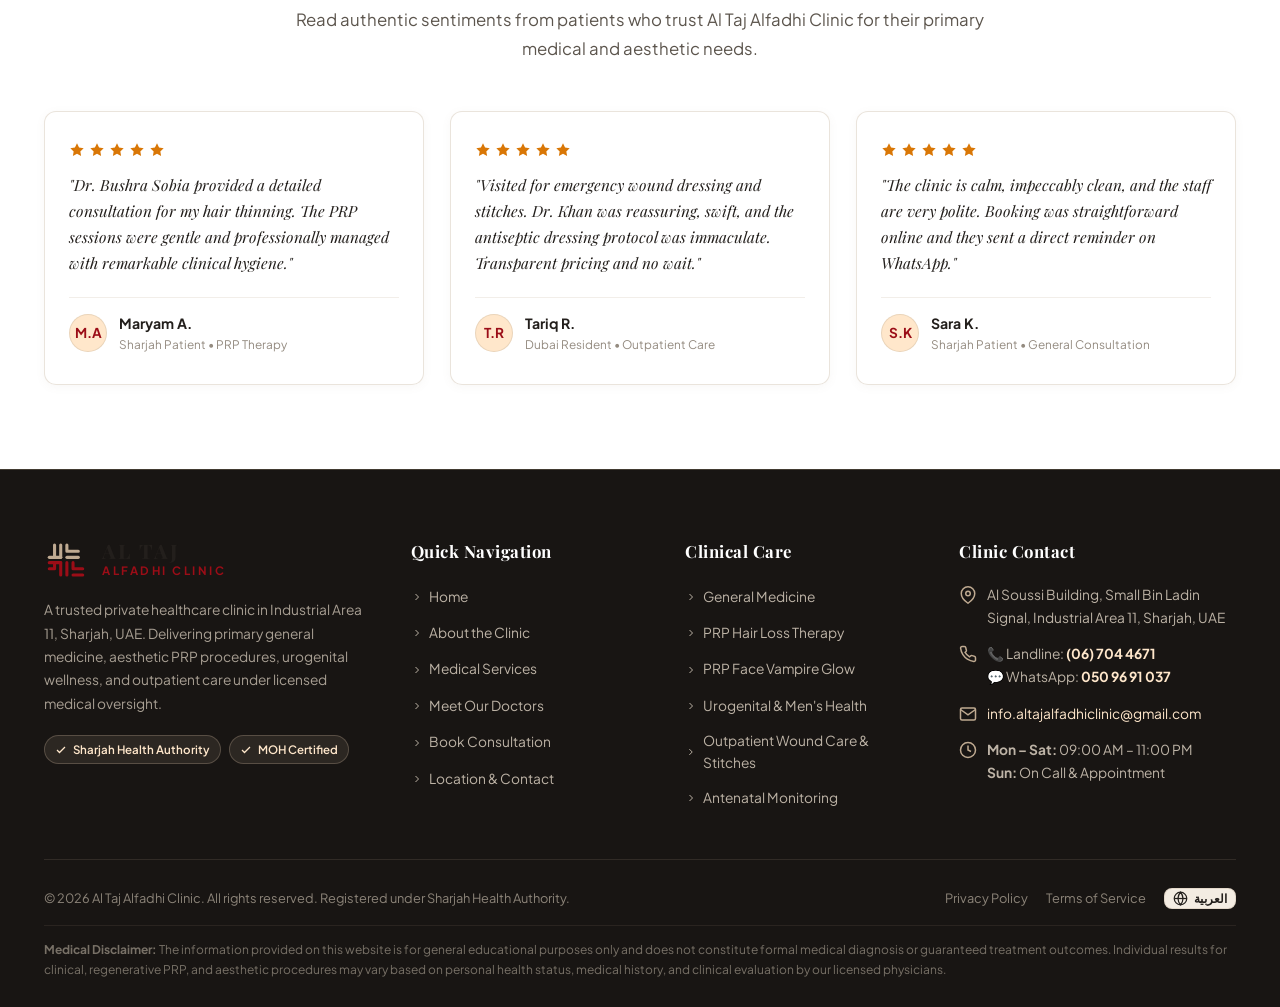
==== commit 7204bc93: "style: center hero text and enhance elegant luxury typography over transparent video" ====
--- a/index.html
+++ b/index.html
@@ -215,7 +215,7 @@
     <div class="container relative-z">
       <div class="hero-content hero-content-centered">
         
-        <div class="section-badge badge-cream">
+        <div class="hero-badge-glass">
           <svg width="14" height="14" viewBox="0 0 24 24" fill="none" stroke="currentColor" stroke-width="2"><path d="M12 22s8-4 8-10V5l-8-3-8 3v7c0 6 8 10 8 10z"/></svg>
           Licensed Medical Clinic • Sharjah
         </div>
--- a/style.css
+++ b/style.css
@@ -603,15 +603,19 @@
 }
 
 /* ==========================================================================
-   Hero Section with Transparent Background Video (No Brownish Tint)
+   Hero Section with Transparent Background Video (Elegant & Classy Centered)
    ========================================================================== */
 .hero-section {
   position: relative;
-  background-color: #0c0a09;
+  background-color: #0d0b0a;
   color: #FFFFFF;
-  padding: 88px 0 100px;
+  padding: 100px 0 110px;
+  min-height: 82vh;
+  display: flex;
+  align-items: center;
+  justify-content: center;
   overflow: hidden;
-  border-bottom: 1px solid rgba(255, 255, 255, 0.12);
+  border-bottom: 1px solid rgba(191, 170, 145, 0.2);
 }
 
 /* Full-Bleed Video Background with Enhanced Transparency */
@@ -636,11 +640,11 @@
   height: auto;
   transform: translate(-50%, -50%);
   object-fit: cover;
-  opacity: 0.55; /* Soft transparent background video */
+  opacity: 0.60; /* Soft, clear transparent video */
   filter: none;
 }
 
-/* Clean Neutral Soft Overlay */
+/* Clean Neutral Soft Overlay with Subtle Cinematic Vignette */
 .hero-video-gradient-overlay {
   position: absolute;
   top: 0;
@@ -649,8 +653,8 @@
   height: 100%;
   background: radial-gradient(
     circle at center,
-    rgba(12, 10, 9, 0.35) 0%,
-    rgba(12, 10, 9, 0.65) 100%
+    rgba(13, 11, 10, 0.42) 0%,
+    rgba(13, 11, 10, 0.72) 100%
   );
 }
 
@@ -659,9 +663,9 @@
   z-index: 3;
 }
 
-/* Centered Full Video Content */
+/* Elegant Centered Hero Content */
 .hero-content-centered {
-  max-width: 880px;
+  max-width: 920px;
   margin: 0 auto;
   text-align: center;
   display: flex;
@@ -669,37 +673,55 @@
   align-items: center;
 }
 
-.hero-grid {
-  display: grid;
-  grid-template-columns: 1.15fr 0.85fr;
-  align-items: center;
-  gap: 56px;
+.hero-badge-glass {
+  display: inline-flex;
+  align-items: center;
+  gap: 8px;
+  background: rgba(255, 231, 203, 0.12);
+  border: 1px solid rgba(191, 170, 145, 0.4);
+  backdrop-filter: blur(10px);
+  -webkit-backdrop-filter: blur(10px);
+  color: #FFE7CB;
+  font-size: 0.8rem;
+  font-weight: 700;
+  letter-spacing: 2px;
+  text-transform: uppercase;
+  padding: 8px 18px;
+  border-radius: var(--radius-full);
+  margin-bottom: 24px;
+  box-shadow: 0 4px 16px rgba(0, 0, 0, 0.15);
+}
+
+.hero-badge-glass svg {
+  color: #BFAA91;
 }
 
 .hero-title {
   font-family: var(--font-serif);
-  font-size: 3.4rem;
-  font-weight: 700;
-  line-height: 1.16;
+  font-size: 3.6rem;
+  font-weight: 700;
+  line-height: 1.15;
   color: #FFFFFF !important;
   margin-bottom: 22px;
   letter-spacing: -0.5px;
-  text-shadow: 0 2px 16px rgba(0, 0, 0, 0.6);
+  text-shadow: 0 4px 20px rgba(0, 0, 0, 0.65);
 }
 
 .hero-title em {
   font-style: italic;
+  font-weight: 600;
   color: #FFE7CB !important;
-  text-shadow: 0 2px 12px rgba(0, 0, 0, 0.4);
+  text-shadow: 0 4px 16px rgba(191, 170, 145, 0.35);
 }
 
 .hero-subtitle {
-  font-size: 1.12rem;
-  color: #E8DFD3 !important;
-  line-height: 1.75;
-  margin-bottom: 34px;
-  max-width: 680px;
-  text-shadow: 0 1px 10px rgba(0, 0, 0, 0.5);
+  font-size: 1.18rem;
+  color: #EDE4D8 !important;
+  line-height: 1.8;
+  margin-bottom: 38px;
+  max-width: 720px;
+  font-weight: 400;
+  text-shadow: 0 2px 12px rgba(0, 0, 0, 0.55);
 }
 
 .hero-actions {
@@ -708,40 +730,59 @@
   justify-content: center;
   gap: 16px;
   flex-wrap: wrap;
-  margin-bottom: 44px;
+  margin-bottom: 52px;
+}
+
+.hero-actions .btn-primary {
+  padding: 14px 30px;
+  font-size: 1rem;
+  box-shadow: 0 8px 24px rgba(155, 13, 23, 0.45);
+}
+
+.hero-actions .btn-whatsapp {
+  padding: 14px 26px;
+  font-size: 0.96rem;
 }
 
 .btn-secondary-glass {
   background: rgba(255, 255, 255, 0.12) !important;
   color: #FFFFFF !important;
-  border: 1px solid rgba(255, 255, 255, 0.32) !important;
-  backdrop-filter: blur(8px);
-  -webkit-backdrop-filter: blur(8px);
+  border: 1px solid rgba(255, 255, 255, 0.35) !important;
+  backdrop-filter: blur(10px);
+  -webkit-backdrop-filter: blur(10px);
+  padding: 14px 26px;
+  font-size: 0.96rem;
 }
 
 .btn-secondary-glass:hover {
-  background: rgba(255, 255, 255, 0.24) !important;
-  border-color: rgba(255, 255, 255, 0.55) !important;
+  background: rgba(255, 255, 255, 0.25) !important;
+  border-color: rgba(255, 255, 255, 0.65) !important;
   color: #FFFFFF !important;
   transform: translateY(-2px);
-}
-
-/* Compact Trust Panel */
+  box-shadow: 0 8px 20px rgba(0, 0, 0, 0.25);
+}
+
+/* Elegant Frosted Glass Trust Panel */
 .hero-trust-panel {
   display: grid;
   grid-template-columns: repeat(3, 1fr);
-  gap: 20px;
-  padding-top: 30px;
-  border-top: 1px solid rgba(255, 255, 255, 0.2);
+  gap: 24px;
+  padding: 22px 32px;
+  background: rgba(255, 255, 255, 0.07);
+  backdrop-filter: blur(16px);
+  -webkit-backdrop-filter: blur(16px);
+  border: 1px solid rgba(255, 255, 255, 0.18);
+  border-radius: 20px;
   width: 100%;
-  max-width: 820px;
+  max-width: 880px;
+  box-shadow: 0 16px 40px rgba(0, 0, 0, 0.25);
 }
 
 .trust-panel-item {
   display: flex;
-  align-items: flex-start;
+  align-items: center;
   text-align: left;
-  gap: 10px;
+  gap: 12px;
 }
 
 [dir="rtl"] .trust-panel-item {
@@ -749,24 +790,58 @@
 }
 
 .trust-panel-icon {
-  width: 30px;
-  height: 30px;
+  width: 36px;
+  height: 36px;
   border-radius: 50%;
-  background: rgba(155, 13, 23, 0.75);
-  color: #FFFFFF;
-  border: 1px solid rgba(255, 255, 255, 0.25);
+  background: rgba(155, 13, 23, 0.85);
+  color: #FFE7CB;
+  border: 1px solid rgba(191, 170, 145, 0.4);
   display: flex;
   align-items: center;
   justify-content: center;
   flex-shrink: 0;
-  margin-top: 2px;
+  box-shadow: 0 4px 12px rgba(0, 0, 0, 0.2);
 }
 
 .trust-panel-title {
-  font-size: 0.86rem;
+  font-size: 0.88rem;
   font-weight: 700;
   color: #FFFFFF !important;
   line-height: 1.3;
+}
+
+.trust-panel-desc {
+  font-size: 0.76rem;
+  color: #D6CBC0 !important;
+  line-height: 1.3;
+}
+
+@media (max-width: 768px) {
+  .hero-section {
+    padding: 70px 0 80px;
+    min-height: auto;
+  }
+  .hero-title {
+    font-size: 2.4rem;
+  }
+  .hero-subtitle {
+    font-size: 1rem;
+  }
+  .hero-trust-panel {
+    grid-template-columns: 1fr;
+    gap: 16px;
+    padding: 18px 20px;
+  }
+  .trust-panel-item {
+    justify-content: center;
+    text-align: center;
+  }
+}
+
+@media (max-width: 480px) {
+  .hero-title {
+    font-size: 2rem;
+  }
 }
 
 .trust-panel-desc {
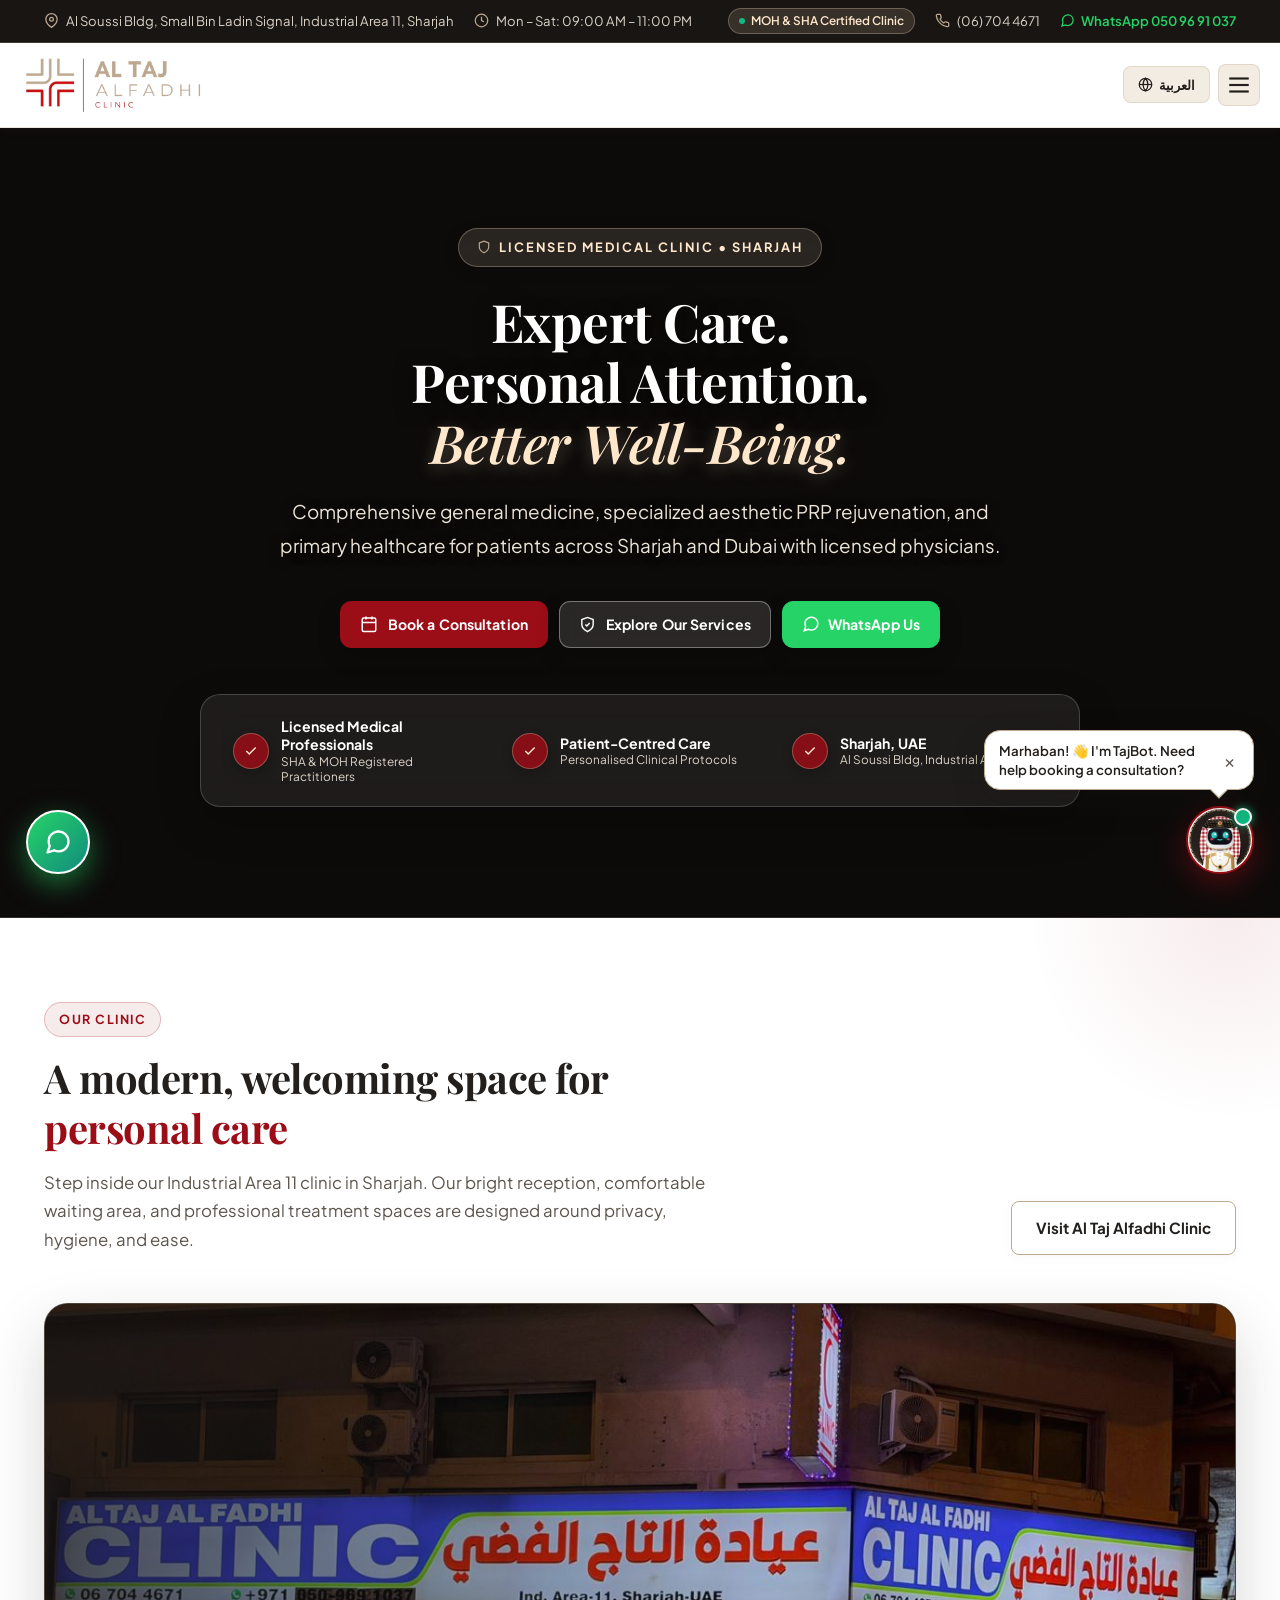
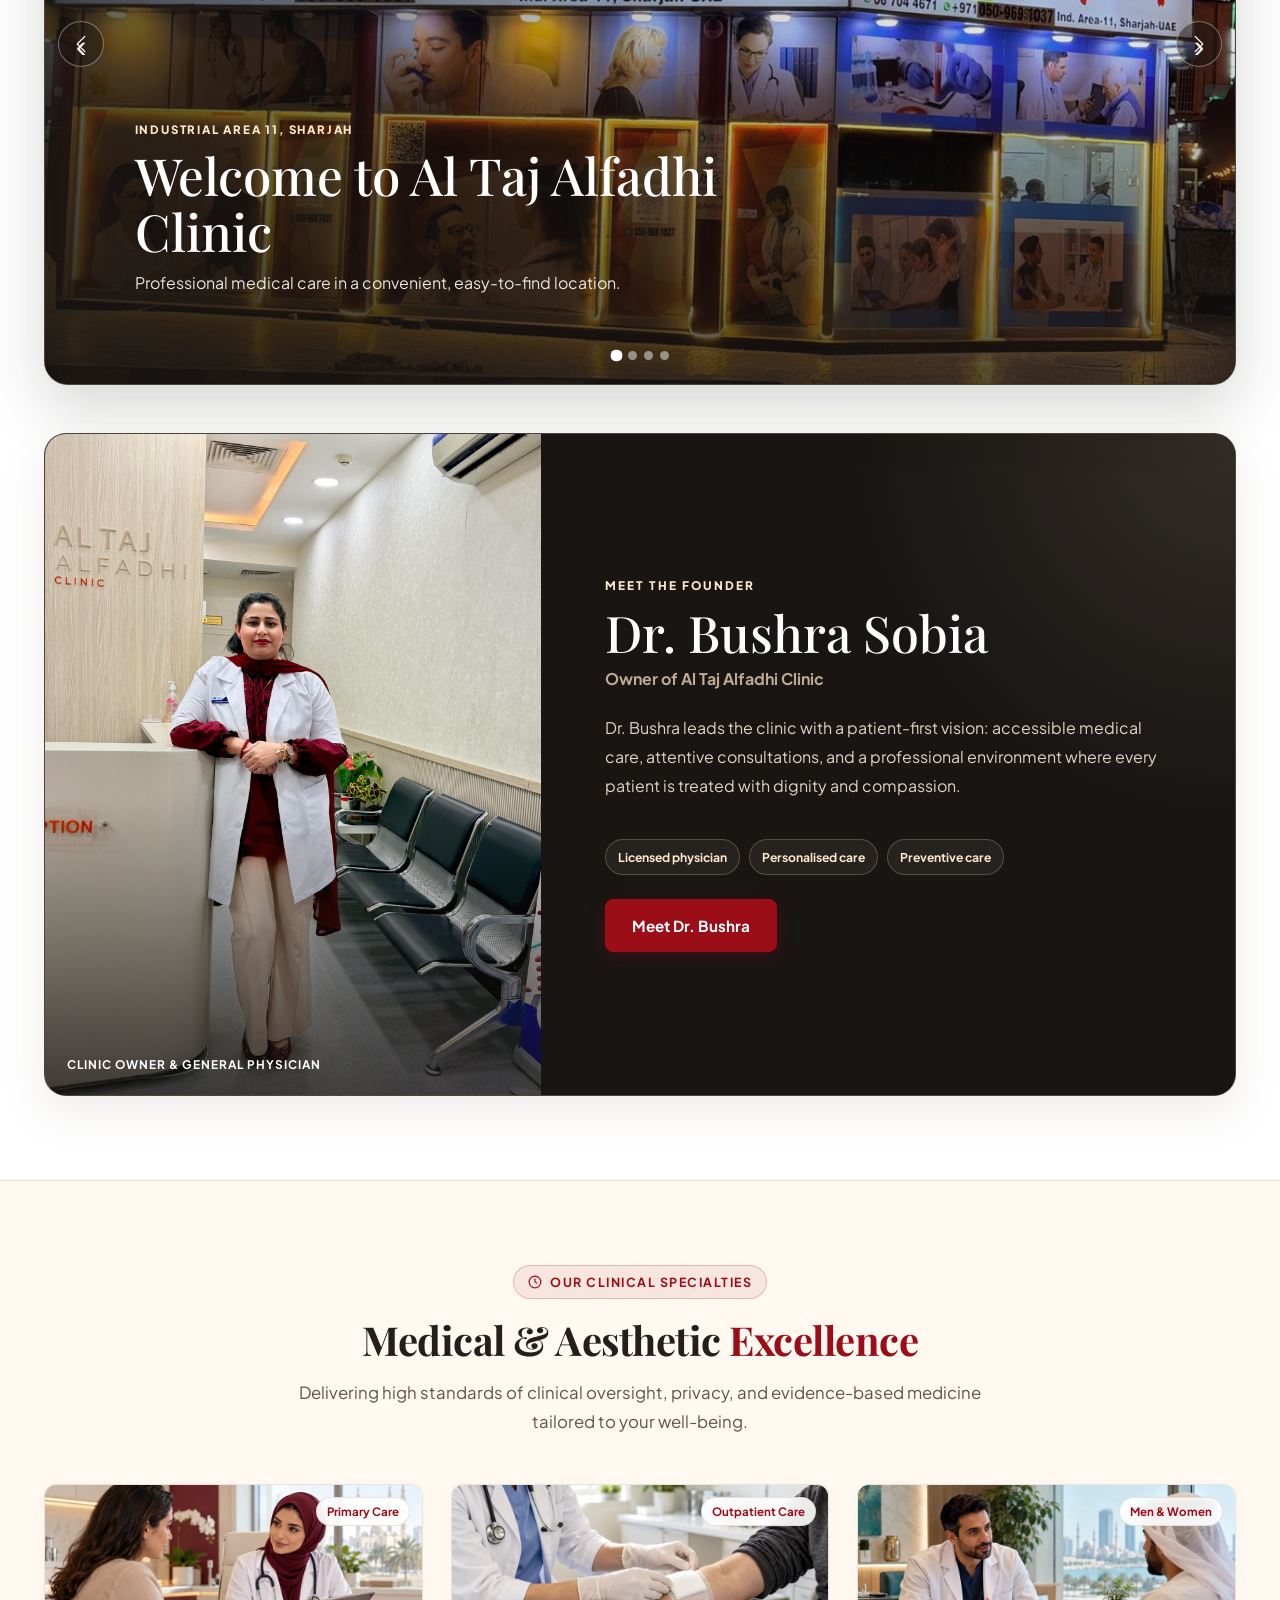
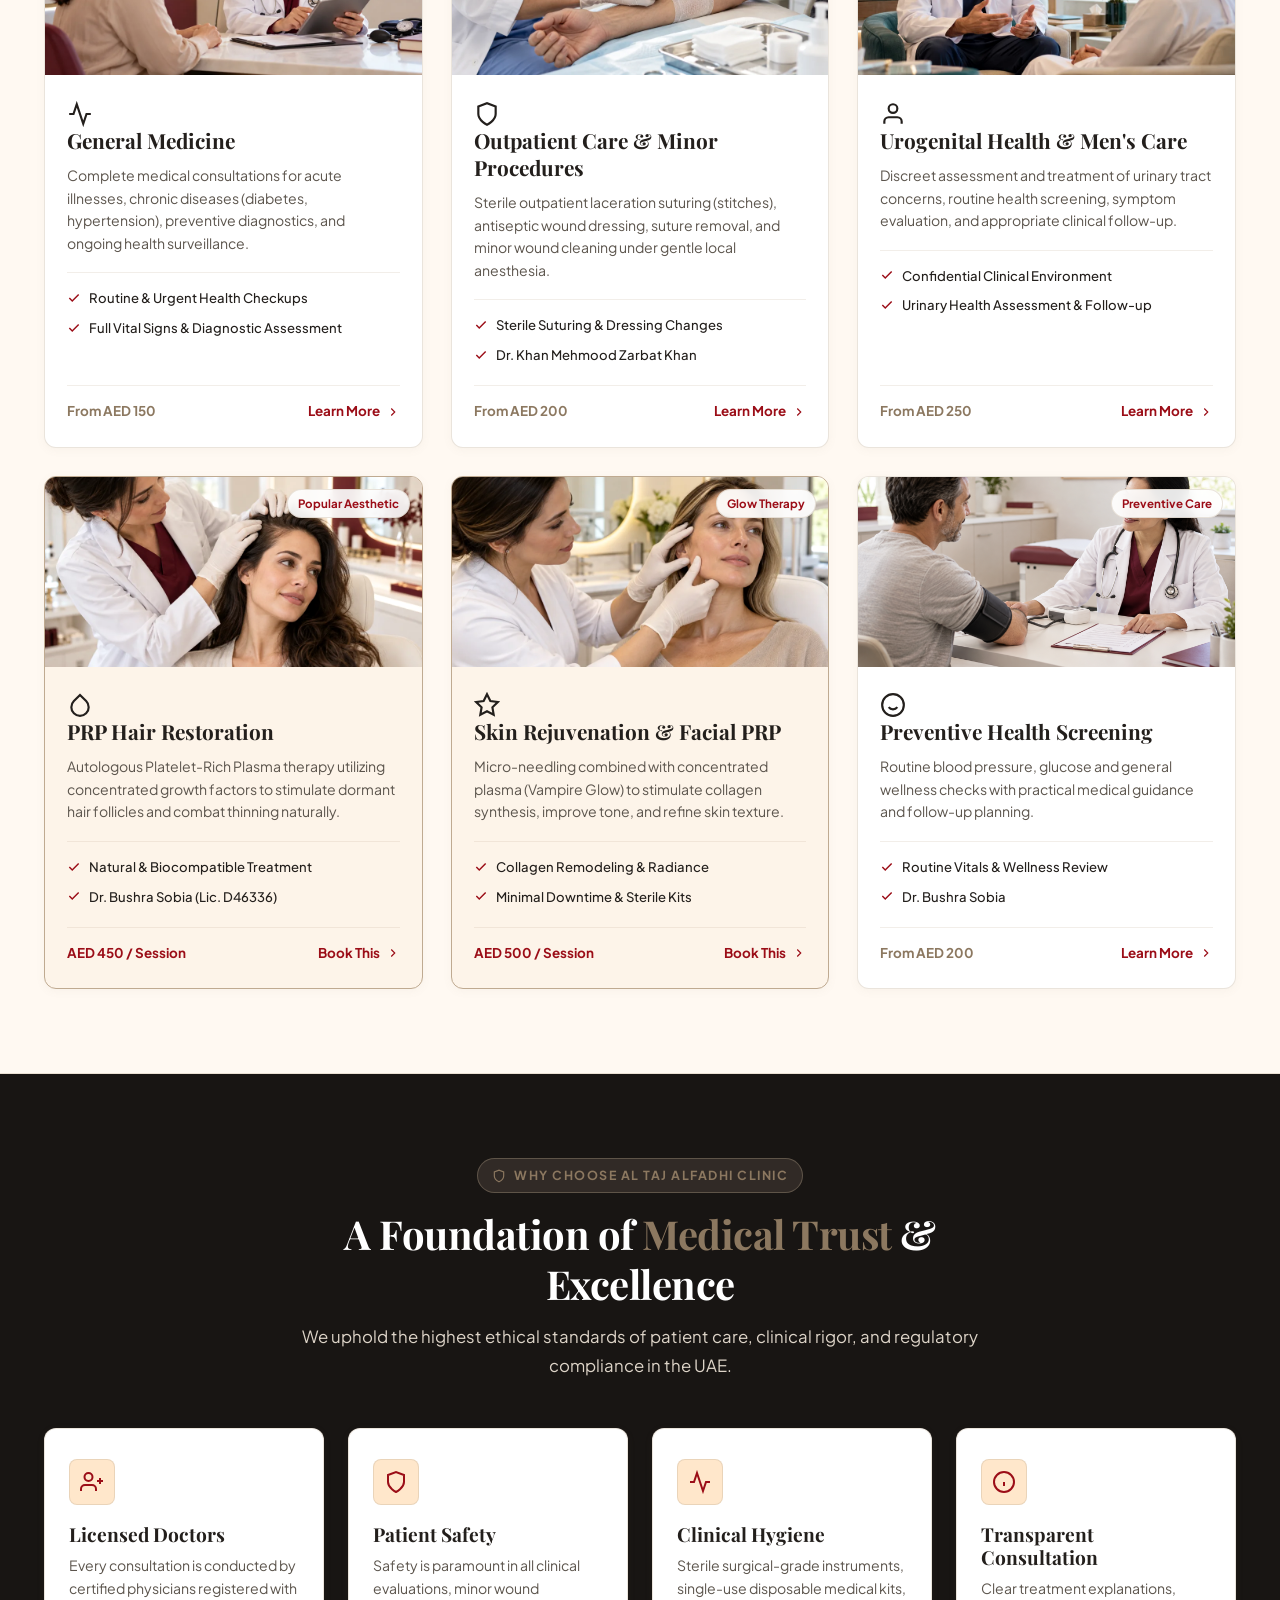
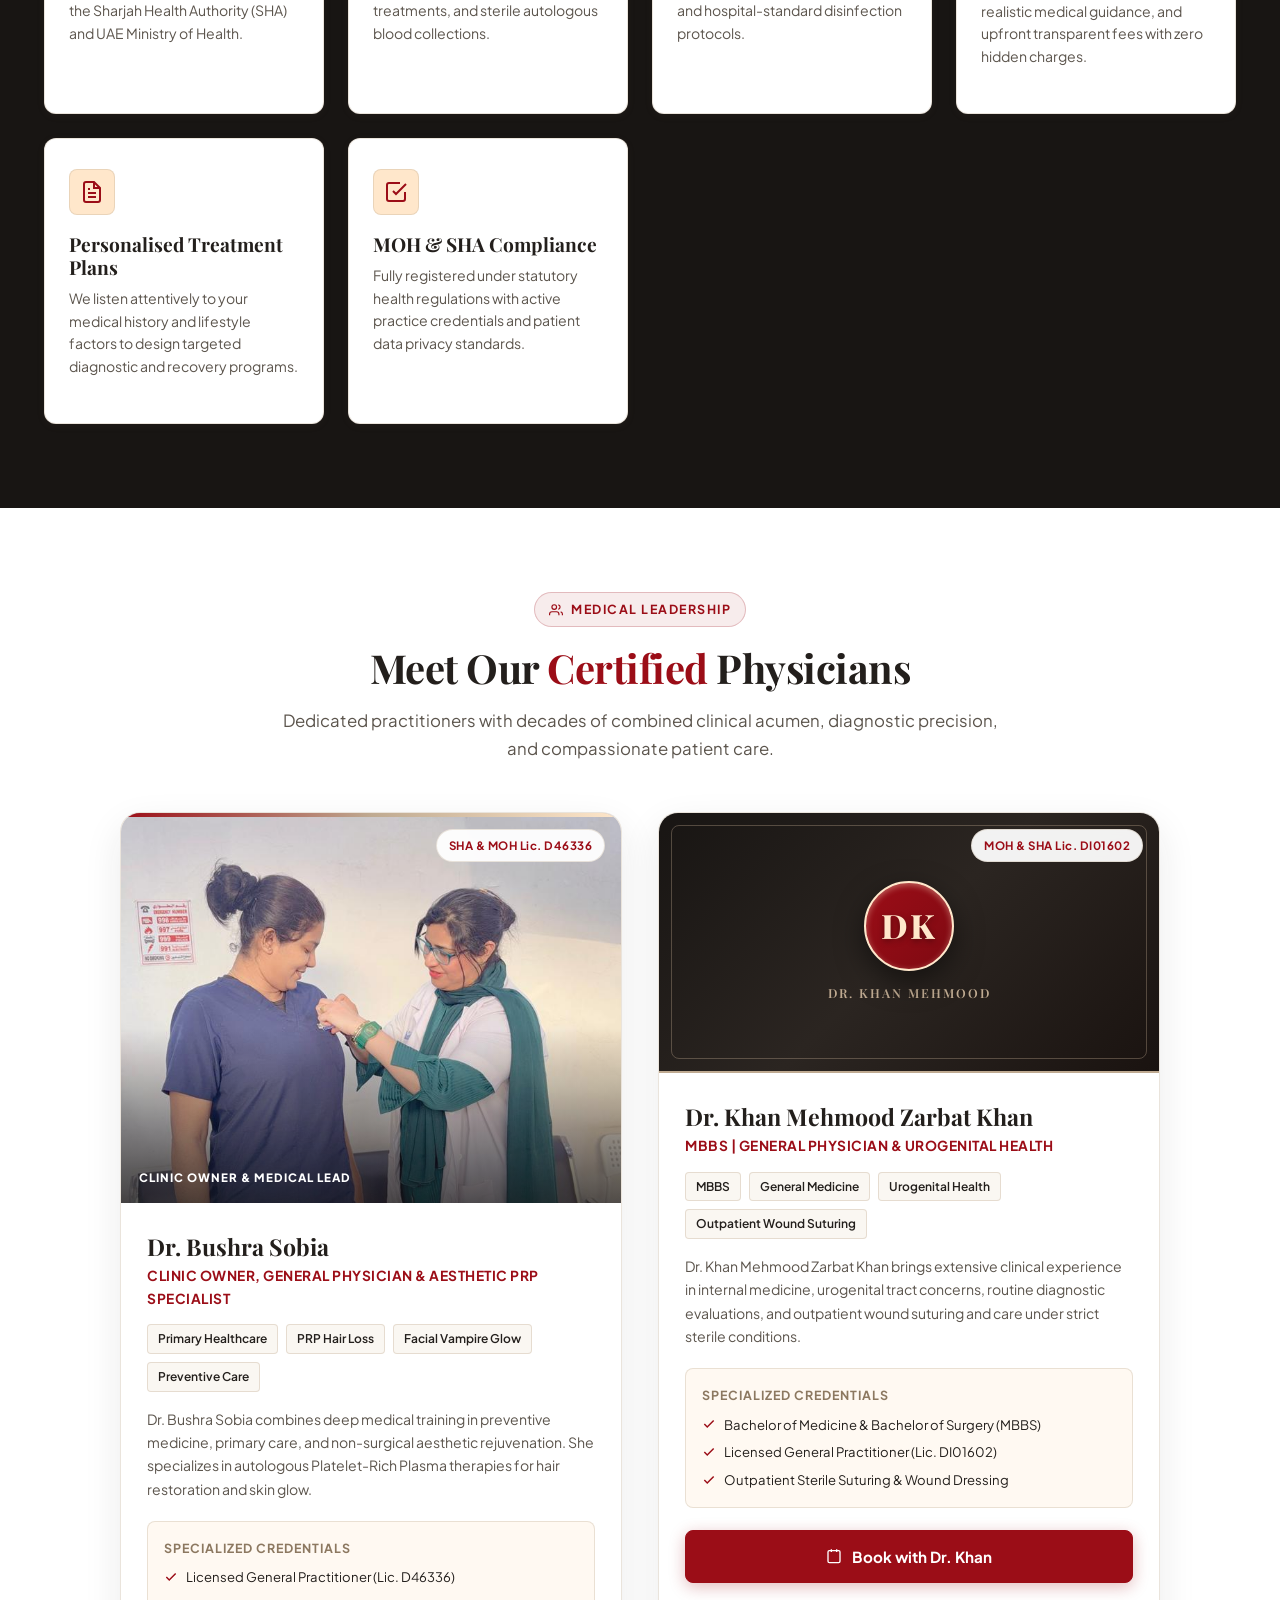
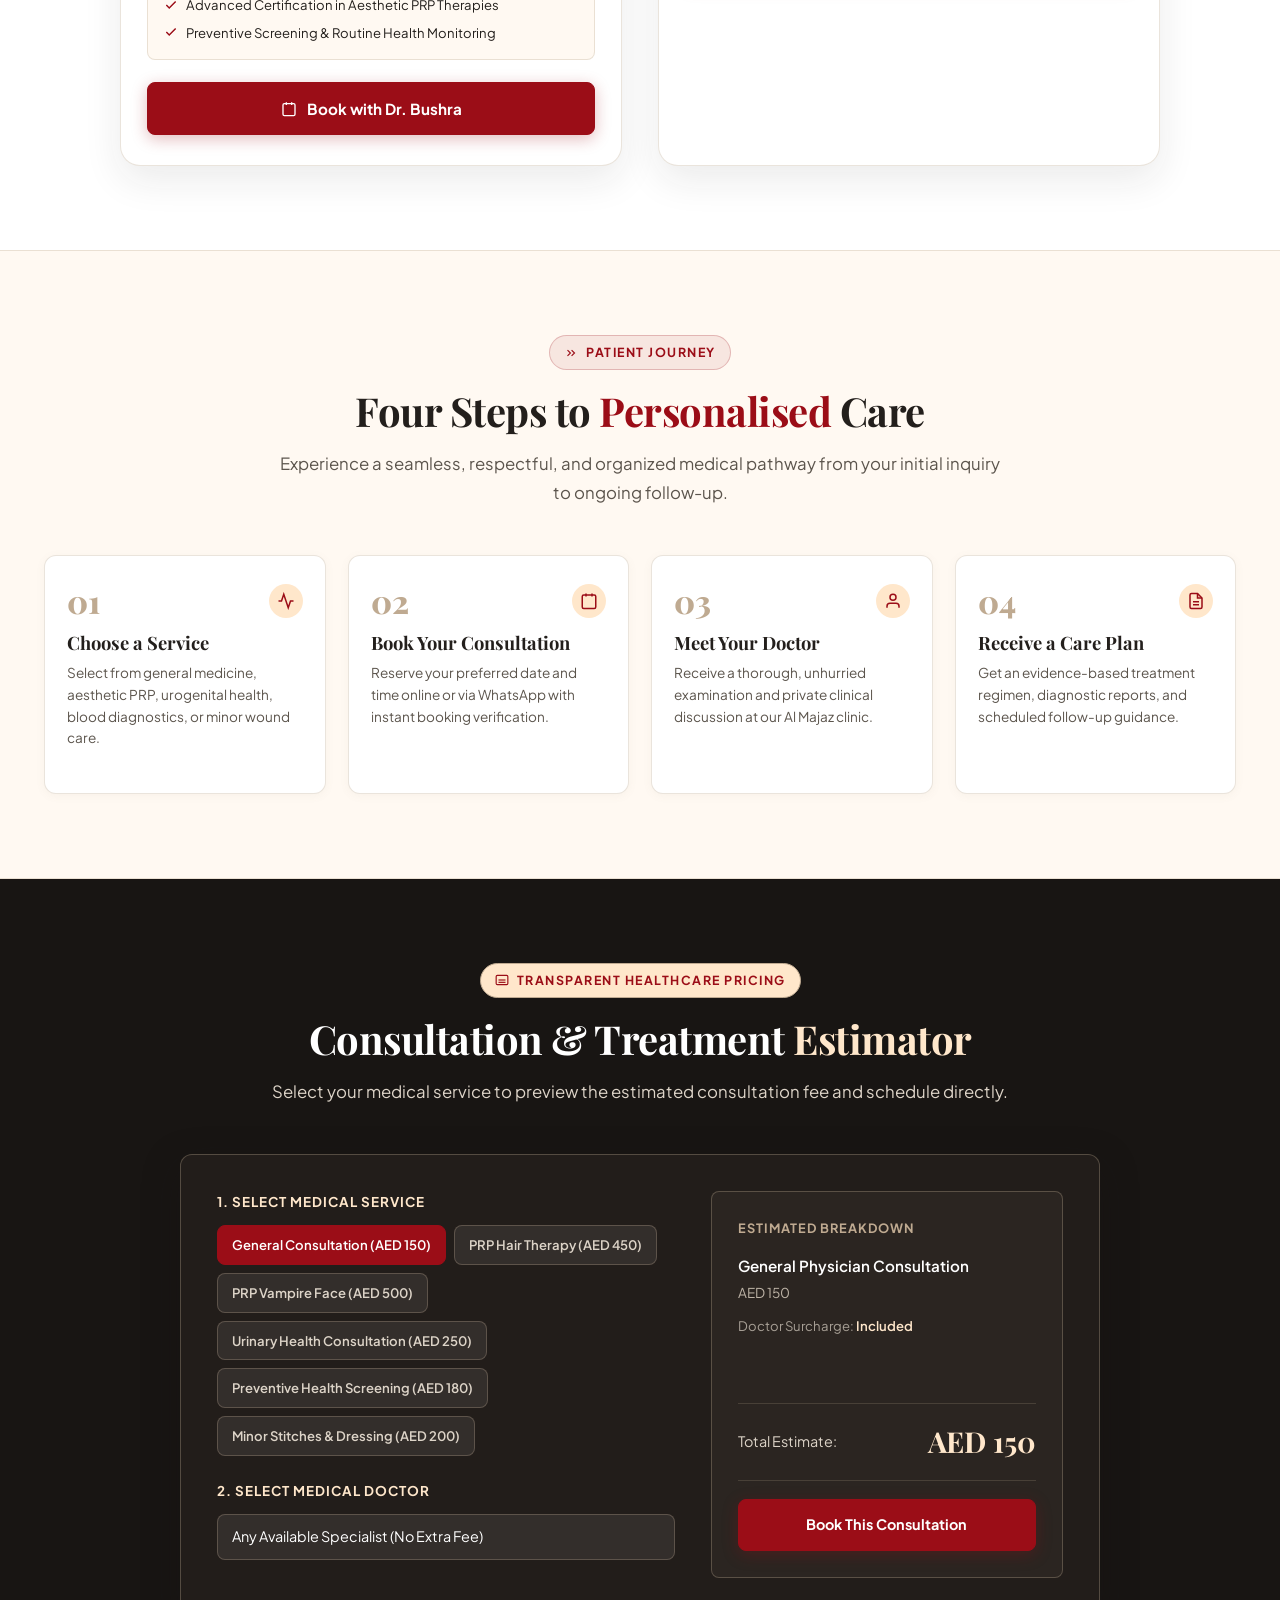
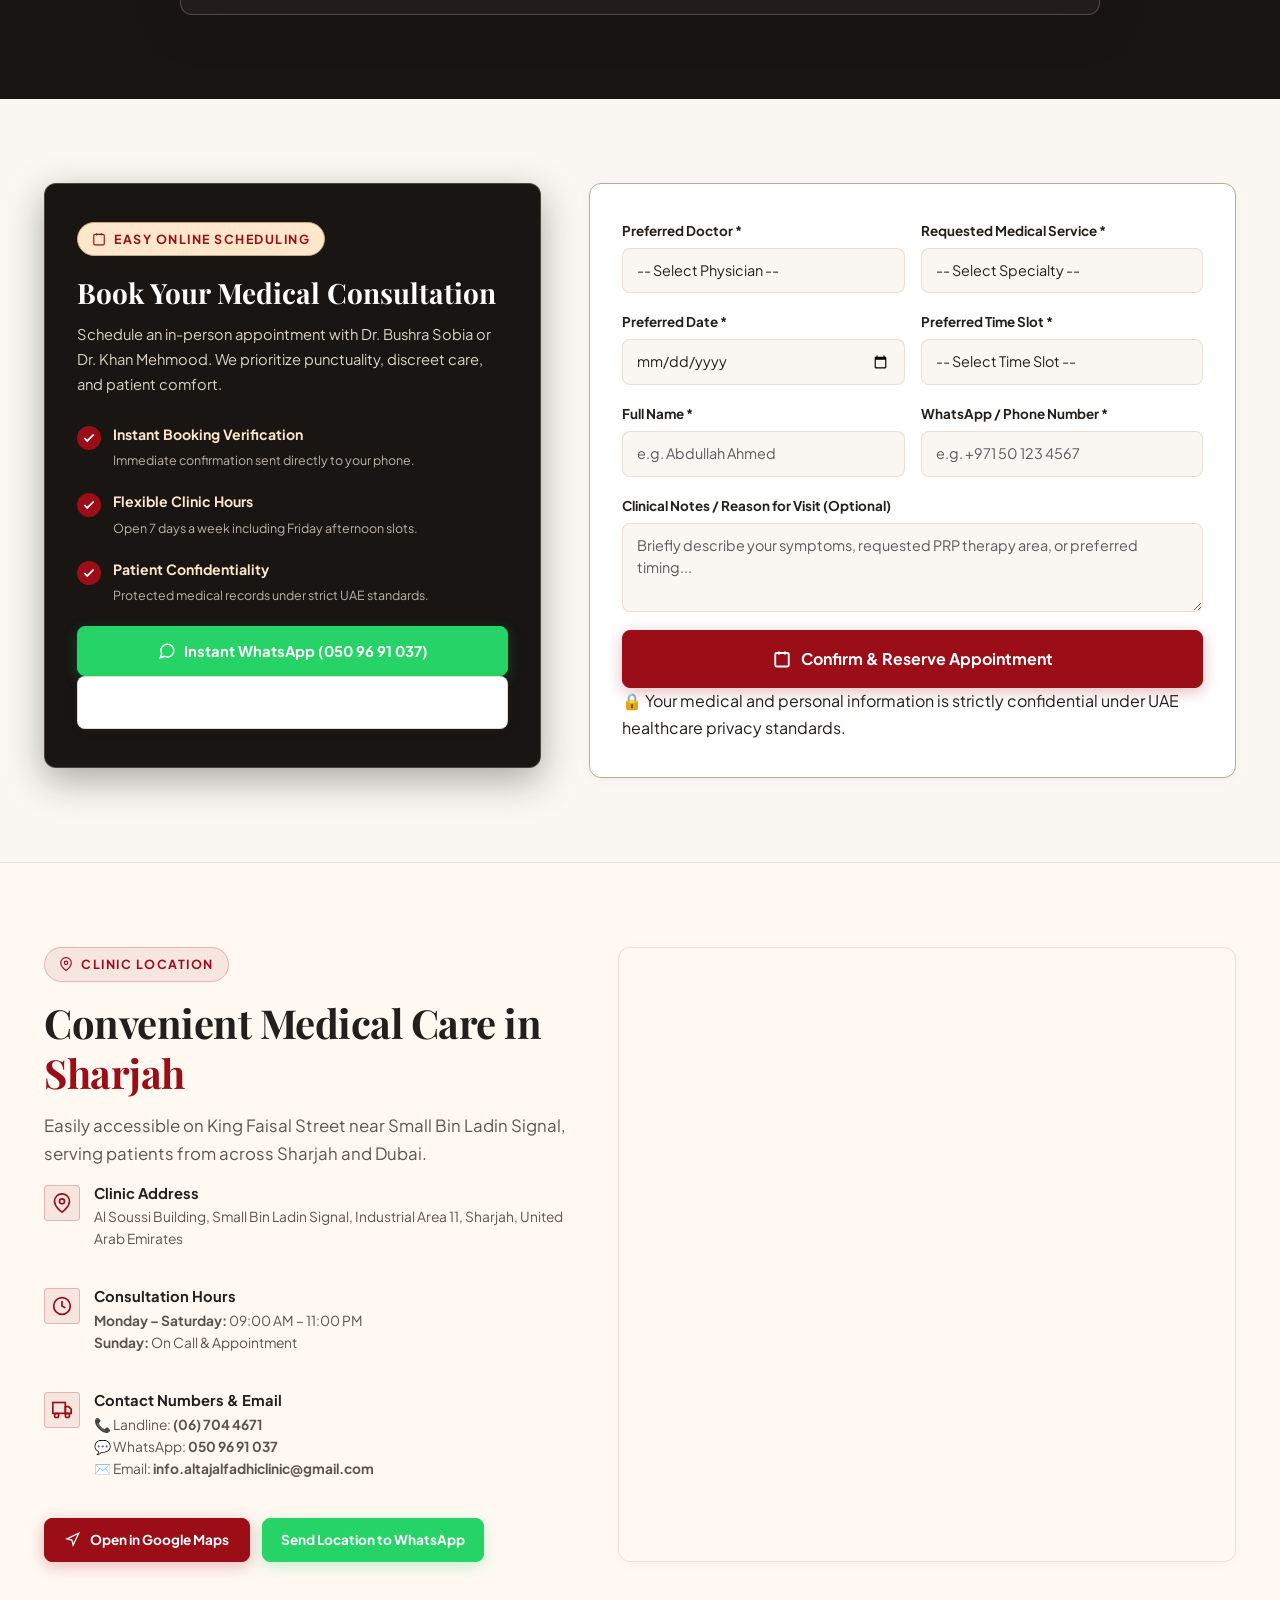
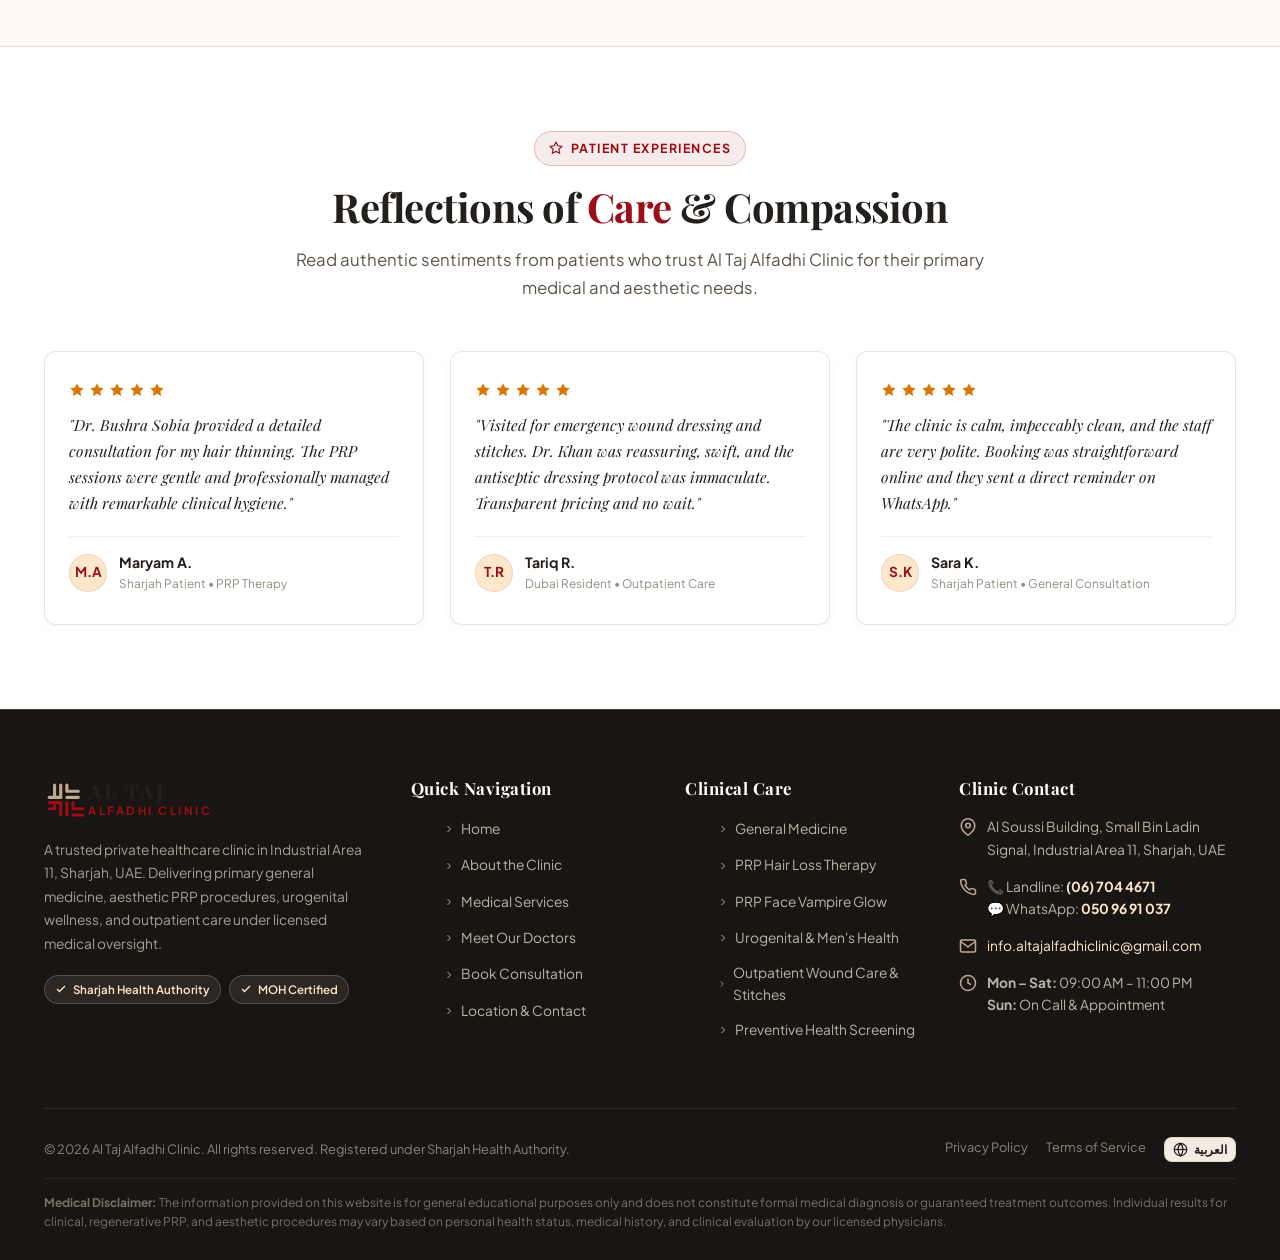
==== commit 0b5fb341: "Improve responsive navigation and clinic website design" ====
--- a/index.html
+++ b/index.html
@@ -1,21 +1,26 @@
 <!DOCTYPE html>
 <html lang="en" dir="ltr">
+
 <head>
   <meta charset="UTF-8">
   <meta name="viewport" content="width=device-width, initial-scale=1.0">
-  
+
   <!-- SEO & Local Business Meta Tags -->
-  <title>Al Taj Alfadhi Clinic | Medical & Aesthetic Clinic in Sharjah, UAE</title>
-  <meta name="description" content="Al Taj Alfadhi Clinic is a premier medical clinic in Al Majaz, Sharjah, serving patients from Sharjah & Dubai. Licensed doctors offering General Medicine, PRP Treatments, Outpatient Wound Care, and Urogenital Health.">
-  <meta name="keywords" content="clinic in Sharjah, medical clinic in Al Majaz, aesthetic clinic Sharjah, PRP treatment Sharjah, general physician Sharjah, medical consultation near Dubai, Dr Bushra Sobia, Dr Khan Mehmood">
+  <title>Al Taj Alfadhi Clinic | Premium Medical & Aesthetic Care in Sharjah</title>
+  <meta name="description"
+    content="Al Taj Alfadhi Clinic is a premier medical clinic in Al Majaz, Sharjah, serving patients from Sharjah & Dubai. Licensed doctors offering General Medicine, PRP Treatments, Outpatient Wound Care, and Urogenital Health.">
+  <meta name="keywords"
+    content="clinic in Sharjah, medical clinic in Al Majaz, aesthetic clinic Sharjah, PRP treatment Sharjah, general physician Sharjah, medical consultation near Dubai, Dr Bushra Sobia, Dr Khan Mehmood">
   <meta name="author" content="Al Taj Alfadhi Clinic">
   <meta name="robots" content="index, follow">
 
   <!-- Open Graph / Social -->
   <meta property="og:type" content="website">
-  <meta property="og:title" content="Al Taj Alfadhi Clinic | Medical & Aesthetic Clinic in Sharjah, UAE">
-  <meta property="og:description" content="Expert Care. Personal Attention. Better Well-Being. Licensed medical and aesthetic healthcare in Al Majaz, Sharjah.">
-  <meta property="og:image" content="https://images.unsplash.com/photo-1622253692010-333f2da6031d?auto=format&fit=crop&w=1200&q=80">
+  <meta property="og:title" content="Al Taj Alfadhi Clinic | Premium Medical & Aesthetic Care in Sharjah">
+  <meta property="og:description"
+    content="Expert Care. Personal Attention. Better Well-Being. Licensed medical and aesthetic healthcare in Al Majaz, Sharjah.">
+  <meta property="og:image"
+    content="https://altajfadhaiclinic.ae/assests/Al%20Taj%20Fadhai%20Clinic%20PIc.jpeg">
   <meta property="og:url" content="https://altajfadhaiclinic.ae/">
 
   <!-- Global CDN Preconnect & Performance Optimizations -->
@@ -25,16 +30,21 @@
   <link rel="dns-prefetch" href="https://cdnjs.cloudflare.com">
 
   <!-- Favicon & Mobile Touch Icons -->
-  <link rel="icon" type="image/svg+xml" href="favicon.svg">
-  <link rel="apple-touch-icon" sizes="180x180" href="apple-touch-icon.svg">
-  <link rel="manifest" href="site.webmanifest">
+  <link rel="icon" type="image/png" sizes="512x512" href="favicon-al-taj.png?v=20261004">
+  <link rel="shortcut icon" type="image/png" href="favicon-al-taj.png?v=20261004">
+  <link rel="apple-touch-icon" sizes="512x512" href="favicon-al-taj.png?v=20261004">
+  <link rel="manifest" href="site.webmanifest?v=20261004">
   <meta name="theme-color" content="#9B0D17">
   <meta name="apple-mobile-web-app-capable" content="yes">
   <meta name="apple-mobile-web-app-status-bar-style" content="black-translucent">
   <meta name="apple-mobile-web-app-title" content="Al Taj Clinic">
 
+  <!-- Bootstrap 5.3 utilities and responsive grid -->
+  <link href="https://cdn.jsdelivr.net/npm/bootstrap@5.3.8/dist/css/bootstrap.min.css" rel="stylesheet"
+    integrity="sha384-sRIl4kxILFvY47J16cr9ZwB07vP4J8+LH7qKQnuqkuIAvNWLzeN8tE5YBujZqJLB" crossorigin="anonymous">
+
   <!-- CSS Stylesheet -->
-  <link rel="stylesheet" href="style.css">
+  <link rel="stylesheet" href="style.css?v=20261016-1">
 
   <!-- Schema.org MedicalClinic Structured Data for Local SEO -->
   <script type="application/ld+json">
@@ -43,7 +53,7 @@
     "@type": "MedicalClinic",
     "name": "Al Taj Alfadhi Clinic",
     "alternateName": "عيادة التاج الفضي",
-    "image": "https://images.unsplash.com/photo-1622253692010-333f2da6031d?auto=format&fit=crop&w=1200&q=80",
+    "image": "https://altajfadhaiclinic.ae/assests/Al%20Taj%20Fadhai%20Clinic%20PIc.jpeg",
     "telephone": "+97167044671",
     "url": "https://altajfadhaiclinic.ae",
     "address": {
@@ -70,6 +80,7 @@
   }
   </script>
 </head>
+
 <body>
 
   <!-- ========================================================================
@@ -79,11 +90,17 @@
     <div class="top-bar-inner">
       <div class="top-bar-items">
         <div class="top-bar-item">
-          <svg width="15" height="15" viewBox="0 0 24 24" fill="none" stroke="currentColor" stroke-width="2"><path d="M21 10c0 7-9 13-9 13s-9-6-9-13a9 9 0 0 1 18 0z"></path><circle cx="12" cy="10" r="3"></circle></svg>
+          <svg width="15" height="15" viewBox="0 0 24 24" fill="none" stroke="currentColor" stroke-width="2">
+            <path d="M21 10c0 7-9 13-9 13s-9-6-9-13a9 9 0 0 1 18 0z"></path>
+            <circle cx="12" cy="10" r="3"></circle>
+          </svg>
           <span>Al Soussi Bldg, Small Bin Ladin Signal, Industrial Area 11, Sharjah</span>
         </div>
         <div class="top-bar-item">
-          <svg width="15" height="15" viewBox="0 0 24 24" fill="none" stroke="currentColor" stroke-width="2"><circle cx="12" cy="12" r="10"></circle><polyline points="12 6 12 12 16 14"></polyline></svg>
+          <svg width="15" height="15" viewBox="0 0 24 24" fill="none" stroke="currentColor" stroke-width="2">
+            <circle cx="12" cy="12" r="10"></circle>
+            <polyline points="12 6 12 12 16 14"></polyline>
+          </svg>
           <span>Mon – Sat: 09:00 AM – 11:00 PM</span>
         </div>
       </div>
@@ -94,11 +111,19 @@
           <span>MOH & SHA Certified Clinic</span>
         </div>
         <div class="top-bar-item">
-          <svg width="15" height="15" viewBox="0 0 24 24" fill="none" stroke="currentColor" stroke-width="2"><path d="M22 16.92v3a2 2 0 0 1-2.18 2 19.79 19.79 0 0 1-8.63-3.07 19.5 19.5 0 0 1-6-6 19.79 19.79 0 0 1-3.07-8.67A2 2 0 0 1 4.11 2h3a2 2 0 0 1 2 1.72 12.84 12.84 0 0 0 .7 2.81 2 2 0 0 1-.45 2.11L8.09 9.91a16 16 0 0 0 6 6l1.27-1.27a2 2 0 0 1 2.11-.45 12.84 12.84 0 0 0 2.81.7A2 2 0 0 1 22 16.92z"></path></svg>
+          <svg width="15" height="15" viewBox="0 0 24 24" fill="none" stroke="currentColor" stroke-width="2">
+            <path
+              d="M22 16.92v3a2 2 0 0 1-2.18 2 19.79 19.79 0 0 1-8.63-3.07 19.5 19.5 0 0 1-6-6 19.79 19.79 0 0 1-3.07-8.67A2 2 0 0 1 4.11 2h3a2 2 0 0 1 2 1.72 12.84 12.84 0 0 0 .7 2.81 2 2 0 0 1-.45 2.11L8.09 9.91a16 16 0 0 0 6 6l1.27-1.27a2 2 0 0 1 2.11-.45 12.84 12.84 0 0 0 2.81.7A2 2 0 0 1 22 16.92z">
+            </path>
+          </svg>
           <a href="tel:+97167044671">(06) 704 4671</a>
         </div>
         <a href="https://wa.me/971509691037" target="_blank" rel="noopener noreferrer" class="top-whatsapp-link">
-          <svg width="15" height="15" viewBox="0 0 24 24" fill="none" stroke="currentColor" stroke-width="2"><path d="M21 11.5a8.38 8.38 0 0 1-.9 3.8 8.5 8.5 0 0 1-7.6 4.7 8.38 8.38 0 0 1-3.8-.9L3 21l1.9-5.7a8.38 8.38 0 0 1-.9-3.8 8.5 8.5 0 0 1 4.7-7.6 8.38 8.38 0 0 1 3.8-.9h.5a8.48 8.48 0 0 1 8 8v.5z"></path></svg>
+          <svg width="15" height="15" viewBox="0 0 24 24" fill="none" stroke="currentColor" stroke-width="2">
+            <path
+              d="M21 11.5a8.38 8.38 0 0 1-.9 3.8 8.5 8.5 0 0 1-7.6 4.7 8.38 8.38 0 0 1-3.8-.9L3 21l1.9-5.7a8.38 8.38 0 0 1-.9-3.8 8.5 8.5 0 0 1 4.7-7.6 8.38 8.38 0 0 1 3.8-.9h.5a8.48 8.48 0 0 1 8 8v.5z">
+            </path>
+          </svg>
           <span>WhatsApp 050 96 91 037</span>
         </a>
       </div>
@@ -112,18 +137,20 @@
     <div class="nav-container">
       <!-- Clinic Brand Logo -->
       <a href="index.html" class="brand-logo" aria-label="Al Taj Alfadhi Clinic Home">
+        <img src="assests/al-taj-alfadhi-logo-transparent.png?v=20261004" class="brand-logo-image"
+          alt="Al Taj Alfadhi Clinic" width="214" height="76">
         <svg class="logo-symbol" viewBox="0 0 100 100" fill="none" xmlns="http://www.w3.org/2000/svg">
-          <path d="M24 16V44" stroke="#BFAA91" stroke-width="7" stroke-linecap="round"/>
-          <path d="M38 16V44" stroke="#BFAA91" stroke-width="7" stroke-linecap="round"/>
-          <path d="M52 16V30H78" stroke="#BFAA91" stroke-width="7" stroke-linecap="round" stroke-linejoin="round"/>
-          <path d="M52 44H78" stroke="#BFAA91" stroke-width="7" stroke-linecap="round"/>
-          <path d="M12 44H38" stroke="#BFAA91" stroke-width="7" stroke-linecap="round"/>
-          <path d="M12 56H38" stroke="#9B0D17" stroke-width="7" stroke-linecap="round"/>
-          <path d="M24 56V70H12" stroke="#9B0D17" stroke-width="7" stroke-linecap="round" stroke-linejoin="round"/>
-          <path d="M38 56V84" stroke="#9B0D17" stroke-width="7" stroke-linecap="round"/>
-          <path d="M52 56V84" stroke="#9B0D17" stroke-width="7" stroke-linecap="round"/>
-          <path d="M66 56V70H88" stroke="#9B0D17" stroke-width="7" stroke-linecap="round" stroke-linejoin="round"/>
-          <path d="M66 84H88" stroke="#9B0D17" stroke-width="7" stroke-linecap="round"/>
+          <path d="M24 16V44" stroke="#BFAA91" stroke-width="7" stroke-linecap="round" />
+          <path d="M38 16V44" stroke="#BFAA91" stroke-width="7" stroke-linecap="round" />
+          <path d="M52 16V30H78" stroke="#BFAA91" stroke-width="7" stroke-linecap="round" stroke-linejoin="round" />
+          <path d="M52 44H78" stroke="#BFAA91" stroke-width="7" stroke-linecap="round" />
+          <path d="M12 44H38" stroke="#BFAA91" stroke-width="7" stroke-linecap="round" />
+          <path d="M12 56H38" stroke="#9B0D17" stroke-width="7" stroke-linecap="round" />
+          <path d="M24 56V70H12" stroke="#9B0D17" stroke-width="7" stroke-linecap="round" stroke-linejoin="round" />
+          <path d="M38 56V84" stroke="#9B0D17" stroke-width="7" stroke-linecap="round" />
+          <path d="M52 56V84" stroke="#9B0D17" stroke-width="7" stroke-linecap="round" />
+          <path d="M66 56V70H88" stroke="#9B0D17" stroke-width="7" stroke-linecap="round" stroke-linejoin="round" />
+          <path d="M66 84H88" stroke="#9B0D17" stroke-width="7" stroke-linecap="round" />
         </svg>
         <div class="brand-text">
           <span class="brand-title">AL TAJ</span>
@@ -147,22 +174,38 @@
       <div class="nav-actions">
         <!-- Bilingual Language Switcher -->
         <button type="button" class="lang-switch-btn" aria-label="Switch Language to Arabic or English">
-          <svg width="15" height="15" viewBox="0 0 24 24" fill="none" stroke="currentColor" stroke-width="2"><circle cx="12" cy="12" r="10"></circle><line x1="2" y1="12" x2="22" y2="12"></line><path d="M12 2a15.3 15.3 0 0 1 4 10 15.3 15.3 0 0 1-4 10 15.3 15.3 0 0 1-4-10 15.3 15.3 0 0 1 4-10z"></path></svg>
+          <svg width="15" height="15" viewBox="0 0 24 24" fill="none" stroke="currentColor" stroke-width="2">
+            <circle cx="12" cy="12" r="10"></circle>
+            <line x1="2" y1="12" x2="22" y2="12"></line>
+            <path d="M12 2a15.3 15.3 0 0 1 4 10 15.3 15.3 0 0 1-4 10 15.3 15.3 0 0 1-4-10 15.3 15.3 0 0 1 4-10z"></path>
+          </svg>
           <span>العربية</span>
         </button>
 
         <a href="https://wa.me/971509691037" target="_blank" rel="noopener noreferrer" class="btn-header-whatsapp">
-          <svg width="15" height="15" viewBox="0 0 24 24" fill="none" stroke="currentColor" stroke-width="2"><path d="M21 11.5a8.38 8.38 0 0 1-.9 3.8 8.5 8.5 0 0 1-7.6 4.7 8.38 8.38 0 0 1-3.8-.9L3 21l1.9-5.7a8.38 8.38 0 0 1-.9-3.8 8.5 8.5 0 0 1 4.7-7.6 8.38 8.38 0 0 1 3.8-.9h.5a8.48 8.48 0 0 1 8 8v.5z"></path></svg>
+          <svg width="15" height="15" viewBox="0 0 24 24" fill="none" stroke="currentColor" stroke-width="2">
+            <path
+              d="M21 11.5a8.38 8.38 0 0 1-.9 3.8 8.5 8.5 0 0 1-7.6 4.7 8.38 8.38 0 0 1-3.8-.9L3 21l1.9-5.7a8.38 8.38 0 0 1-.9-3.8 8.5 8.5 0 0 1 4.7-7.6 8.38 8.38 0 0 1 3.8-.9h.5a8.48 8.48 0 0 1 8 8v.5z">
+            </path>
+          </svg>
           <span>WhatsApp Us</span>
         </a>
 
         <a href="appointment.html" class="btn-header-book">
-          <svg width="15" height="15" viewBox="0 0 24 24" fill="none" stroke="currentColor" stroke-width="2"><rect x="3" y="4" width="18" height="18" rx="2" ry="2"></rect><line x1="16" y1="2" x2="16" y2="6"></line><line x1="8" y1="2" x2="8" y2="6"></line></svg>
+          <svg width="15" height="15" viewBox="0 0 24 24" fill="none" stroke="currentColor" stroke-width="2">
+            <rect x="3" y="4" width="18" height="18" rx="2" ry="2"></rect>
+            <line x1="16" y1="2" x2="16" y2="6"></line>
+            <line x1="8" y1="2" x2="8" y2="6"></line>
+          </svg>
           <span>Book a Consultation</span>
         </a>
 
         <button class="mobile-toggle" aria-label="Toggle Navigation Menu">
-          <svg width="26" height="26" viewBox="0 0 24 24" fill="none" stroke="currentColor" stroke-width="2"><line x1="3" y1="12" x2="21" y2="12"></line><line x1="3" y1="6" x2="21" y2="6"></line><line x1="3" y1="18" x2="21" y2="18"></line></svg>
+          <svg width="26" height="26" viewBox="0 0 24 24" fill="none" stroke="currentColor" stroke-width="2">
+            <line x1="3" y1="12" x2="21" y2="12"></line>
+            <line x1="3" y1="6" x2="21" y2="6"></line>
+            <line x1="3" y1="18" x2="21" y2="18"></line>
+          </svg>
         </button>
       </div>
     </div>
@@ -177,23 +220,60 @@
           <span class="brand-title">AL TAJ</span>
           <span class="brand-subtitle">ALFADHI CLINIC</span>
         </div>
-        <button class="drawer-close" aria-label="Close Drawer"><svg width="24" height="24" viewBox="0 0 24 24" fill="none" stroke="currentColor" stroke-width="2"><line x1="18" y1="6" x2="6" y2="18"></line><line x1="6" y1="6" x2="18" y2="18"></line></svg></button>
+        <button class="drawer-close" aria-label="Close Drawer"><svg width="24" height="24" viewBox="0 0 24 24"
+            fill="none" stroke="currentColor" stroke-width="2">
+            <line x1="18" y1="6" x2="6" y2="18"></line>
+            <line x1="6" y1="6" x2="18" y2="18"></line>
+          </svg></button>
       </div>
 
       <nav class="drawer-nav">
-        <a href="index.html" class="drawer-link active"><svg width="18" height="18" viewBox="0 0 24 24" fill="none" stroke="currentColor" stroke-width="2"><path d="M3 9l9-7 9 7v11a2 2 0 0 1-2 2H5a2 2 0 0 1-2-2z"></path></svg><span>Home</span></a>
-        <a href="about.html" class="drawer-link"><svg width="18" height="18" viewBox="0 0 24 24" fill="none" stroke="currentColor" stroke-width="2"><path d="M20 21v-2a4 4 0 0 0-4-4H8a4 4 0 0 0-4 4v2"></path><circle cx="12" cy="7" r="4"></circle></svg><span>About Us</span></a>
-        <a href="services.html" class="drawer-link"><svg width="18" height="18" viewBox="0 0 24 24" fill="none" stroke="currentColor" stroke-width="2"><path d="M22 12h-4l-3 9L9 3l-3 9H2"></path></svg><span>Medical Services</span></a>
-        <a href="doctors.html" class="drawer-link"><svg width="18" height="18" viewBox="0 0 24 24" fill="none" stroke="currentColor" stroke-width="2"><path d="M17 21v-2a4 4 0 0 0-4-4H5a4 4 0 0 0-4 4v2"></path><circle cx="9" cy="7" r="4"></circle></svg><span>Our Doctors</span></a>
-        <a href="services.html?tab=aesthetic" class="drawer-link"><svg width="18" height="18" viewBox="0 0 24 24" fill="none" stroke="currentColor" stroke-width="2"><polygon points="12 2 15.09 8.26 22 9.27 17 14.14 18.18 21.02 12 17.77 5.82 21.02 7 14.14 2 9.27 8.91 8.26 12 2"></polygon></svg><span>PRP & Aesthetic Care</span></a>
-        <a href="appointment.html" class="drawer-link"><svg width="18" height="18" viewBox="0 0 24 24" fill="none" stroke="currentColor" stroke-width="2"><rect x="3" y="4" width="18" height="18" rx="2" ry="2"></rect><line x1="16" y1="2" x2="16" y2="6"></line><line x1="8" y1="2" x2="8" y2="6"></line></svg><span>Book Consultation</span></a>
-        <a href="contact.html" class="drawer-link"><svg width="18" height="18" viewBox="0 0 24 24" fill="none" stroke="currentColor" stroke-width="2"><path d="M21 10c0 7-9 13-9 13s-9-6-9-13a9 9 0 0 1 18 0z"></path></svg><span>Location & Contact</span></a>
+        <a href="index.html" class="drawer-link active"><svg width="18" height="18" viewBox="0 0 24 24" fill="none"
+            stroke="currentColor" stroke-width="2">
+            <path d="M3 9l9-7 9 7v11a2 2 0 0 1-2 2H5a2 2 0 0 1-2-2z"></path>
+          </svg><span>Home</span></a>
+        <a href="about.html" class="drawer-link"><svg width="18" height="18" viewBox="0 0 24 24" fill="none"
+            stroke="currentColor" stroke-width="2">
+            <path d="M20 21v-2a4 4 0 0 0-4-4H8a4 4 0 0 0-4 4v2"></path>
+            <circle cx="12" cy="7" r="4"></circle>
+          </svg><span>About Us</span></a>
+        <a href="services.html" class="drawer-link"><svg width="18" height="18" viewBox="0 0 24 24" fill="none"
+            stroke="currentColor" stroke-width="2">
+            <path d="M22 12h-4l-3 9L9 3l-3 9H2"></path>
+          </svg><span>Medical Services</span></a>
+        <a href="doctors.html" class="drawer-link"><svg width="18" height="18" viewBox="0 0 24 24" fill="none"
+            stroke="currentColor" stroke-width="2">
+            <path d="M17 21v-2a4 4 0 0 0-4-4H5a4 4 0 0 0-4 4v2"></path>
+            <circle cx="9" cy="7" r="4"></circle>
+          </svg><span>Our Doctors</span></a>
+        <a href="services.html?tab=aesthetic" class="drawer-link"><svg width="18" height="18" viewBox="0 0 24 24"
+            fill="none" stroke="currentColor" stroke-width="2">
+            <polygon
+              points="12 2 15.09 8.26 22 9.27 17 14.14 18.18 21.02 12 17.77 5.82 21.02 7 14.14 2 9.27 8.91 8.26 12 2">
+            </polygon>
+          </svg><span>PRP & Aesthetic Care</span></a>
+        <a href="about.html#faq" class="drawer-link"><svg width="18" height="18" viewBox="0 0 24 24" fill="none"
+            stroke="currentColor" stroke-width="2"><circle cx="12" cy="12" r="10"></circle><path d="M9.1 9a3 3 0 1 1 5.8 1c0 2-3 2-3 4"></path><line x1="12" y1="18" x2="12.01" y2="18"></line></svg><span>Patient Resources</span></a>
+        <a href="appointment.html" class="drawer-link"><svg width="18" height="18" viewBox="0 0 24 24" fill="none"
+            stroke="currentColor" stroke-width="2">
+            <rect x="3" y="4" width="18" height="18" rx="2" ry="2"></rect>
+            <line x1="16" y1="2" x2="16" y2="6"></line>
+            <line x1="8" y1="2" x2="8" y2="6"></line>
+          </svg><span>Book Consultation</span></a>
+        <a href="contact.html" class="drawer-link"><svg width="18" height="18" viewBox="0 0 24 24" fill="none"
+            stroke="currentColor" stroke-width="2">
+            <path d="M21 10c0 7-9 13-9 13s-9-6-9-13a9 9 0 0 1 18 0z"></path>
+          </svg><span>Location & Contact</span></a>
       </nav>
     </div>
 
     <div class="drawer-footer">
       <button type="button" class="lang-switch-btn" style="width: 100%; justify-content: center; margin-bottom: 12px;">
-        <svg width="15" height="15" viewBox="0 0 24 24" fill="none" stroke="currentColor" stroke-width="2"><circle cx="12" cy="12" r="10"></circle><line x1="2" y1="12" x2="22" y2="12"></line><path d="M12 2a15.3 15.3 0 0 1 4 10 15.3 15.3 0 0 1-4 10 15.3 15.3 0 0 1-4-10 15.3 15.3 0 0 1 4-10z"></path></svg>
+        <svg width="15" height="15" viewBox="0 0 24 24" fill="none" stroke="currentColor" stroke-width="2">
+          <circle cx="12" cy="12" r="10"></circle>
+          <line x1="2" y1="12" x2="22" y2="12"></line>
+          <path d="M12 2a15.3 15.3 0 0 1 4 10 15.3 15.3 0 0 1-4 10 15.3 15.3 0 0 1-4-10 15.3 15.3 0 0 1 4-10z"></path>
+        </svg>
         <span>Switch to العربية</span>
       </button>
       <a href="appointment.html" class="btn-primary" style="width: 100%;">Book a Consultation</a>
@@ -211,35 +291,50 @@
       </video>
       <div class="hero-video-gradient-overlay"></div>
     </div>
-
     <div class="container relative-z">
       <div class="hero-content hero-content-centered">
-        
+
         <div class="hero-badge-glass">
-          <svg width="14" height="14" viewBox="0 0 24 24" fill="none" stroke="currentColor" stroke-width="2"><path d="M12 22s8-4 8-10V5l-8-3-8 3v7c0 6 8 10 8 10z"/></svg>
+          <svg width="14" height="14" viewBox="0 0 24 24" fill="none" stroke="currentColor" stroke-width="2">
+            <path d="M12 22s8-4 8-10V5l-8-3-8 3v7c0 6 8 10 8 10z" />
+          </svg>
           Licensed Medical Clinic • Sharjah
         </div>
-        
+
         <h1 class="hero-title">
           Expert Care.<br>
           Personal Attention.<br>
           <em>Better Well-Being.</em>
         </h1>
-        
+
         <p class="hero-subtitle">
-          Comprehensive general medicine, specialized aesthetic PRP rejuvenation, and primary healthcare for patients across Sharjah and Dubai with licensed physicians.
+          Comprehensive general medicine, specialized aesthetic PRP rejuvenation, and primary healthcare for patients
+          across Sharjah and Dubai with licensed physicians.
         </p>
 
-        <div class="hero-actions">
-          <a href="appointment.html" class="btn-primary">
-            <svg width="18" height="18" viewBox="0 0 24 24" fill="none" stroke="currentColor" stroke-width="2"><rect x="3" y="4" width="18" height="18" rx="2" ry="2"></rect><line x1="16" y1="2" x2="16" y2="6"></line><line x1="8" y1="2" x2="8" y2="6"></line><line x1="3" y1="10" x2="21" y2="10"></line></svg>
+        <div class="hero-actions" aria-label="Quick clinic actions">
+          <a href="appointment.html" class="btn-primary hero-action-btn">
+            <svg width="18" height="18" viewBox="0 0 24 24" fill="none" stroke="currentColor" stroke-width="2">
+              <rect x="3" y="4" width="18" height="18" rx="2" ry="2"></rect>
+              <line x1="16" y1="2" x2="16" y2="6"></line>
+              <line x1="8" y1="2" x2="8" y2="6"></line>
+              <line x1="3" y1="10" x2="21" y2="10"></line>
+            </svg>
             Book a Consultation
           </a>
-          <a href="services.html" class="btn-secondary btn-secondary-glass">
+          <a href="services.html" class="btn-secondary btn-secondary-glass hero-action-btn">
+            <svg width="17" height="17" viewBox="0 0 24 24" fill="none" stroke="currentColor" stroke-width="2">
+              <path d="M12 22s8-4 8-10V5l-8-3-8 3v7c0 6 8 10 8 10z"></path>
+              <path d="M9 12l2 2 4-4"></path>
+            </svg>
             Explore Our Services
           </a>
-          <a href="https://wa.me/971509691037?text=Hello%20Al%20Taj%20Alfadhi%20Clinic,%20I%20would%20like%20to%20inquire%20about%20a%20consultation." target="_blank" rel="noopener" class="btn-whatsapp">
-            <svg width="18" height="18" viewBox="0 0 24 24" fill="none" stroke="currentColor" stroke-width="2"><path d="M21 11.5a8.38 8.38 0 0 1-.9 3.8 8.5 8.5 0 0 1-7.6 4.7 8.38 8.38 0 0 1-3.8-.9L3 21l1.9-5.7a8.38 8.38 0 0 1-.9-3.8 8.5 8.5 0 0 1 4.7-7.6 8.38 8.38 0 0 1 3.8-.9h.5a8.48 8.48 0 0 1 8 8v.5z"/></svg>
+          <a href="https://wa.me/971509691037?text=Hello%20Al%20Taj%20Alfadhi%20Clinic,%20I%20would%20like%20to%20inquire%20about%20a%20consultation."
+            target="_blank" rel="noopener" class="btn-whatsapp hero-action-btn">
+            <svg width="18" height="18" viewBox="0 0 24 24" fill="none" stroke="currentColor" stroke-width="2">
+              <path
+                d="M21 11.5a8.38 8.38 0 0 1-.9 3.8 8.5 8.5 0 0 1-7.6 4.7 8.38 8.38 0 0 1-3.8-.9L3 21l1.9-5.7a8.38 8.38 0 0 1-.9-3.8 8.5 8.5 0 0 1 4.7-7.6 8.38 8.38 0 0 1 3.8-.9h.5a8.48 8.48 0 0 1 8 8v.5z" />
+            </svg>
             WhatsApp Us
           </a>
         </div>
@@ -248,7 +343,9 @@
         <div class="hero-trust-panel">
           <div class="trust-panel-item">
             <div class="trust-panel-icon">
-              <svg width="14" height="14" viewBox="0 0 24 24" fill="none" stroke="currentColor" stroke-width="2.5"><polyline points="20 6 9 17 4 12"></polyline></svg>
+              <svg width="14" height="14" viewBox="0 0 24 24" fill="none" stroke="currentColor" stroke-width="2.5">
+                <polyline points="20 6 9 17 4 12"></polyline>
+              </svg>
             </div>
             <div>
               <div class="trust-panel-title">Licensed Medical Professionals</div>
@@ -257,7 +354,9 @@
           </div>
           <div class="trust-panel-item">
             <div class="trust-panel-icon">
-              <svg width="14" height="14" viewBox="0 0 24 24" fill="none" stroke="currentColor" stroke-width="2.5"><polyline points="20 6 9 17 4 12"></polyline></svg>
+              <svg width="14" height="14" viewBox="0 0 24 24" fill="none" stroke="currentColor" stroke-width="2.5">
+                <polyline points="20 6 9 17 4 12"></polyline>
+              </svg>
             </div>
             <div>
               <div class="trust-panel-title">Patient-Centred Care</div>
@@ -266,7 +365,9 @@
           </div>
           <div class="trust-panel-item">
             <div class="trust-panel-icon">
-              <svg width="14" height="14" viewBox="0 0 24 24" fill="none" stroke="currentColor" stroke-width="2.5"><polyline points="20 6 9 17 4 12"></polyline></svg>
+              <svg width="14" height="14" viewBox="0 0 24 24" fill="none" stroke="currentColor" stroke-width="2.5">
+                <polyline points="20 6 9 17 4 12"></polyline>
+              </svg>
             </div>
             <div>
               <div class="trust-panel-title">Sharjah, UAE</div>
@@ -275,6 +376,110 @@
           </div>
         </div>
 
+      </div>
+    </div>
+  </section>
+
+  <!-- ========================================================================
+       Inside Al Taj Alfadhi Clinic
+       ======================================================================== -->
+  <section class="clinic-showcase section-white" id="clinic-gallery" aria-labelledby="clinic-gallery-title">
+    <div class="container">
+      <div class="row align-items-end g-4 mb-4 mb-lg-5">
+        <div class="col-lg-7">
+          <span class="section-badge">Our Clinic</span>
+          <h2 class="section-title mb-3" id="clinic-gallery-title">A modern, welcoming space for
+            <span class="accent-burgundy">personal care</span>
+          </h2>
+          <p class="section-subtitle mb-0">Step inside our Industrial Area 11 clinic in Sharjah. Our bright reception,
+            comfortable waiting area, and professional treatment spaces are designed around privacy, hygiene, and ease.</p>
+        </div>
+        <div class="col-lg-5 text-lg-end">
+          <a href="contact.html" class="btn-secondary clinic-showcase-link">Visit Al Taj Alfadhi Clinic</a>
+        </div>
+      </div>
+
+      <div id="clinicPhotoCarousel" class="carousel slide clinic-carousel" data-bs-ride="carousel"
+        data-bs-interval="3800" data-bs-pause="false" data-bs-touch="true"
+        aria-label="Al Taj Alfadhi Clinic photo gallery">
+        <div class="carousel-indicators">
+          <button type="button" data-bs-target="#clinicPhotoCarousel" data-bs-slide-to="0" class="active"
+            aria-current="true" aria-label="Clinic exterior"></button>
+          <button type="button" data-bs-target="#clinicPhotoCarousel" data-bs-slide-to="1"
+            aria-label="Clinic reception"></button>
+          <button type="button" data-bs-target="#clinicPhotoCarousel" data-bs-slide-to="2"
+            aria-label="Patient waiting area"></button>
+          <button type="button" data-bs-target="#clinicPhotoCarousel" data-bs-slide-to="3"
+            aria-label="Clinic interior"></button>
+        </div>
+        <div class="carousel-inner">
+          <div class="carousel-item active">
+            <img src="assests/Al%20Taj%20Fadhai%20Clinic%20PIc.jpeg" class="d-block w-100"
+              alt="Illuminated exterior of Al Taj Alfadhi Clinic in Sharjah at night" decoding="async">
+            <div class="carousel-caption">
+              <span>Industrial Area 11, Sharjah</span>
+              <h3>Welcome to Al Taj Alfadhi Clinic</h3>
+              <p>Professional medical care in a convenient, easy-to-find location.</p>
+            </div>
+          </div>
+          <div class="carousel-item">
+            <img src="assests/Al%20Taj%20Reception%20pic.jpeg" class="d-block w-100"
+              alt="Modern reception desk and branded interior at Al Taj Alfadhi Clinic" loading="lazy" decoding="async">
+            <div class="carousel-caption">
+              <span>A warm welcome</span>
+              <h3>Modern reception</h3>
+              <p>A bright, professional arrival experience for every patient.</p>
+            </div>
+          </div>
+          <div class="carousel-item">
+            <img src="assests/Reception%20PIC%202.jpeg" class="d-block w-100"
+              alt="Comfortable patient reception and waiting area at Al Taj Alfadhi Clinic" loading="lazy" decoding="async">
+            <div class="carousel-caption">
+              <span>Designed for comfort</span>
+              <h3>Patient waiting area</h3>
+              <p>Comfortable seating in a clean, calm clinical environment.</p>
+            </div>
+          </div>
+          <div class="carousel-item">
+            <img src="assests/clinic%20pic%203.jpeg" class="d-block w-100"
+              alt="Clean and spacious interior of Al Taj Alfadhi Clinic in Sharjah" loading="lazy" decoding="async">
+            <div class="carousel-caption">
+              <span>Carefully maintained</span>
+              <h3>Clean, calm surroundings</h3>
+              <p>A welcoming space designed around patient privacy and hygiene.</p>
+            </div>
+          </div>
+        </div>
+        <button class="carousel-control-prev" type="button" data-bs-target="#clinicPhotoCarousel" data-bs-slide="prev">
+          <span class="carousel-control-prev-icon" aria-hidden="true"></span>
+          <span class="visually-hidden">Previous clinic photo</span>
+        </button>
+        <button class="carousel-control-next" type="button" data-bs-target="#clinicPhotoCarousel" data-bs-slide="next">
+          <span class="carousel-control-next-icon" aria-hidden="true"></span>
+          <span class="visually-hidden">Next clinic photo</span>
+        </button>
+      </div>
+
+      <div class="owner-spotlight row g-0 align-items-stretch mt-4 mt-lg-5">
+        <div class="col-lg-5 owner-spotlight-media">
+          <img src="assests/DR%20Bushra%20Sobia%20owner%20of%20clinic.jpeg"
+            alt="Dr. Bushra Sobia, owner of Al Taj Alfadhi Clinic, standing in the clinic reception"
+            loading="lazy" decoding="async">
+          <span class="owner-photo-label">Clinic Owner &amp; General Physician</span>
+        </div>
+        <div class="col-lg-7 owner-spotlight-content">
+          <span class="owner-eyebrow">Meet the Founder</span>
+          <h2>Dr. Bushra Sobia</h2>
+          <p class="owner-role">Owner of Al Taj Alfadhi Clinic</p>
+          <p>Dr. Bushra leads the clinic with a patient-first vision: accessible medical care, attentive consultations,
+            and a professional environment where every patient is treated with dignity and compassion.</p>
+          <div class="owner-values">
+            <span>Licensed physician</span>
+            <span>Personalised care</span>
+            <span>Preventive care</span>
+          </div>
+          <a href="doctors.html" class="btn-primary mt-4">Meet Dr. Bushra</a>
+        </div>
       </div>
     </div>
   </section>
@@ -284,36 +489,48 @@
        ======================================================================== -->
   <section class="section-cream">
     <div class="container">
-      <div class="section-header">
+      <div class="section-header reveal-on-scroll">
         <span class="section-badge">
-          <svg width="14" height="14" viewBox="0 0 24 24" fill="none" stroke="currentColor" stroke-width="2"><circle cx="12" cy="12" r="10"></circle><polyline points="12 6 12 12 16 14"></polyline></svg>
+          <svg width="14" height="14" viewBox="0 0 24 24" fill="none" stroke="currentColor" stroke-width="2">
+            <circle cx="12" cy="12" r="10"></circle>
+            <polyline points="12 6 12 12 16 14"></polyline>
+          </svg>
           Our Clinical Specialties
         </span>
         <h2 class="section-title">Medical & Aesthetic <span class="accent-burgundy">Excellence</span></h2>
-        <p class="section-subtitle">Delivering high standards of clinical oversight, privacy, and evidence-based medicine tailored to your well-being.</p>
+        <p class="section-subtitle">Delivering high standards of clinical oversight, privacy, and evidence-based
+          medicine tailored to your well-being.</p>
       </div>
 
       <div class="services-grid">
         <!-- 1. General Medicine -->
         <div class="service-card">
           <div class="service-card-media">
-            <img src="https://images.unsplash.com/photo-1576091160550-2173dba999ef?auto=format&fit=crop&w=800&q=80" alt="General Medicine Consultation Sharjah" class="service-card-img">
+            <img class="service-card-img" src="assests/service-general-medicine.webp"
+              alt="Doctor providing a personal general medicine consultation" loading="lazy" decoding="async">
             <div class="service-badge-overlay">Primary Care</div>
           </div>
           <div class="service-card-content">
             <div>
               <div class="service-icon-wrap">
-                <svg width="26" height="26" viewBox="0 0 24 24" fill="none" stroke="currentColor" stroke-width="2"><path d="M22 12h-4l-3 9L9 3l-3 9H2"></path></svg>
+                <svg width="26" height="26" viewBox="0 0 24 24" fill="none" stroke="currentColor" stroke-width="2">
+                  <path d="M22 12h-4l-3 9L9 3l-3 9H2"></path>
+                </svg>
               </div>
               <h3 class="service-title">General Medicine</h3>
-              <p class="service-desc">Complete medical consultations for acute illnesses, chronic diseases (diabetes, hypertension), preventive diagnostics, and ongoing health surveillance.</p>
+              <p class="service-desc">Complete medical consultations for acute illnesses, chronic diseases (diabetes,
+                hypertension), preventive diagnostics, and ongoing health surveillance.</p>
               <div class="service-features">
                 <div class="service-feature-item">
-                  <svg width="14" height="14" viewBox="0 0 24 24" fill="none" stroke="currentColor" stroke-width="2.5"><polyline points="20 6 9 17 4 12"></polyline></svg>
+                  <svg width="14" height="14" viewBox="0 0 24 24" fill="none" stroke="currentColor" stroke-width="2.5">
+                    <polyline points="20 6 9 17 4 12"></polyline>
+                  </svg>
                   <span>Routine & Urgent Health Checkups</span>
                 </div>
                 <div class="service-feature-item">
-                  <svg width="14" height="14" viewBox="0 0 24 24" fill="none" stroke="currentColor" stroke-width="2.5"><polyline points="20 6 9 17 4 12"></polyline></svg>
+                  <svg width="14" height="14" viewBox="0 0 24 24" fill="none" stroke="currentColor" stroke-width="2.5">
+                    <polyline points="20 6 9 17 4 12"></polyline>
+                  </svg>
                   <span>Full Vital Signs & Diagnostic Assessment</span>
                 </div>
               </div>
@@ -322,7 +539,9 @@
               <span style="font-size: 0.84rem; font-weight: 700; color: var(--color-taupe-dark);">From AED 150</span>
               <a href="appointment.html?service=General%20Medicine" class="service-link">
                 <span>Learn More</span>
-                <svg width="14" height="14" viewBox="0 0 24 24" fill="none" stroke="currentColor" stroke-width="2"><polyline points="9 18 15 12 9 6"></polyline></svg>
+                <svg width="14" height="14" viewBox="0 0 24 24" fill="none" stroke="currentColor" stroke-width="2">
+                  <polyline points="9 18 15 12 9 6"></polyline>
+                </svg>
               </a>
             </div>
           </div>
@@ -331,23 +550,31 @@
         <!-- 2. Outpatient Surgery & Minor Wound Care -->
         <div class="service-card">
           <div class="service-card-media">
-            <img src="https://images.unsplash.com/photo-1584515933487-779824d29309?auto=format&fit=crop&w=800&q=80" alt="Outpatient Minor Wound Suturing Sharjah" class="service-card-img">
+            <img class="service-card-img" src="assests/service-outpatient-care.webp"
+              alt="Clinician applying a sterile outpatient wound dressing" loading="lazy" decoding="async">
             <div class="service-badge-overlay">Outpatient Care</div>
           </div>
           <div class="service-card-content">
             <div>
               <div class="service-icon-wrap">
-                <svg width="26" height="26" viewBox="0 0 24 24" fill="none" stroke="currentColor" stroke-width="2"><path d="M12 22s8-4 8-10V5l-8-3-8 3v7c0 6 8 10 8 10z"></path></svg>
+                <svg width="26" height="26" viewBox="0 0 24 24" fill="none" stroke="currentColor" stroke-width="2">
+                  <path d="M12 22s8-4 8-10V5l-8-3-8 3v7c0 6 8 10 8 10z"></path>
+                </svg>
               </div>
               <h3 class="service-title">Outpatient Care & Minor Procedures</h3>
-              <p class="service-desc">Sterile outpatient laceration suturing (stitches), antiseptic wound dressing, suture removal, and minor wound cleaning under gentle local anesthesia.</p>
+              <p class="service-desc">Sterile outpatient laceration suturing (stitches), antiseptic wound dressing,
+                suture removal, and minor wound cleaning under gentle local anesthesia.</p>
               <div class="service-features">
                 <div class="service-feature-item">
-                  <svg width="14" height="14" viewBox="0 0 24 24" fill="none" stroke="currentColor" stroke-width="2.5"><polyline points="20 6 9 17 4 12"></polyline></svg>
+                  <svg width="14" height="14" viewBox="0 0 24 24" fill="none" stroke="currentColor" stroke-width="2.5">
+                    <polyline points="20 6 9 17 4 12"></polyline>
+                  </svg>
                   <span>Sterile Suturing & Dressing Changes</span>
                 </div>
                 <div class="service-feature-item">
-                  <svg width="14" height="14" viewBox="0 0 24 24" fill="none" stroke="currentColor" stroke-width="2.5"><polyline points="20 6 9 17 4 12"></polyline></svg>
+                  <svg width="14" height="14" viewBox="0 0 24 24" fill="none" stroke="currentColor" stroke-width="2.5">
+                    <polyline points="20 6 9 17 4 12"></polyline>
+                  </svg>
                   <span>Dr. Khan Mehmood Zarbat Khan</span>
                 </div>
               </div>
@@ -356,7 +583,9 @@
               <span style="font-size: 0.84rem; font-weight: 700; color: var(--color-taupe-dark);">From AED 200</span>
               <a href="appointment.html?service=Minor%20Stitches" class="service-link">
                 <span>Learn More</span>
-                <svg width="14" height="14" viewBox="0 0 24 24" fill="none" stroke="currentColor" stroke-width="2"><polyline points="9 18 15 12 9 6"></polyline></svg>
+                <svg width="14" height="14" viewBox="0 0 24 24" fill="none" stroke="currentColor" stroke-width="2">
+                  <polyline points="9 18 15 12 9 6"></polyline>
+                </svg>
               </a>
             </div>
           </div>
@@ -365,24 +594,33 @@
         <!-- 3. Urogenital Health & Men's Care -->
         <div class="service-card">
           <div class="service-card-media">
-            <img src="https://images.unsplash.com/photo-1532938911079-1b06ac7ceec7?auto=format&fit=crop&w=800&q=80" alt="Urogenital Health and Wellness Consultation" class="service-card-img">
+            <img class="service-card-img" src="assests/service-mens-health.webp"
+              alt="Private men's health consultation with a physician" loading="lazy" decoding="async">
             <div class="service-badge-overlay">Men & Women</div>
           </div>
           <div class="service-card-content">
             <div>
               <div class="service-icon-wrap">
-                <svg width="26" height="26" viewBox="0 0 24 24" fill="none" stroke="currentColor" stroke-width="2"><path d="M20 21v-2a4 4 0 0 0-4-4H8a4 4 0 0 0-4 4v2"></path><circle cx="12" cy="7" r="4"></circle></svg>
+                <svg width="26" height="26" viewBox="0 0 24 24" fill="none" stroke="currentColor" stroke-width="2">
+                  <path d="M20 21v-2a4 4 0 0 0-4-4H8a4 4 0 0 0-4 4v2"></path>
+                  <circle cx="12" cy="7" r="4"></circle>
+                </svg>
               </div>
               <h3 class="service-title">Urogenital Health & Men's Care</h3>
-              <p class="service-desc">Discreet evaluation and treatment of urinary tract disorders, male reproductive wellness, hormone profiling, and fertility investigations.</p>
+              <p class="service-desc">Discreet assessment and treatment of urinary tract concerns, routine health
+                screening, symptom evaluation, and appropriate clinical follow-up.</p>
               <div class="service-features">
                 <div class="service-feature-item">
-                  <svg width="14" height="14" viewBox="0 0 24 24" fill="none" stroke="currentColor" stroke-width="2.5"><polyline points="20 6 9 17 4 12"></polyline></svg>
+                  <svg width="14" height="14" viewBox="0 0 24 24" fill="none" stroke="currentColor" stroke-width="2.5">
+                    <polyline points="20 6 9 17 4 12"></polyline>
+                  </svg>
                   <span>Confidential Clinical Environment</span>
                 </div>
                 <div class="service-feature-item">
-                  <svg width="14" height="14" viewBox="0 0 24 24" fill="none" stroke="currentColor" stroke-width="2.5"><polyline points="20 6 9 17 4 12"></polyline></svg>
-                  <span>Semen Analysis & Hormone Diagnostics</span>
+                  <svg width="14" height="14" viewBox="0 0 24 24" fill="none" stroke="currentColor" stroke-width="2.5">
+                    <polyline points="20 6 9 17 4 12"></polyline>
+                  </svg>
+                  <span>Urinary Health Assessment & Follow-up</span>
                 </div>
               </div>
             </div>
@@ -390,7 +628,9 @@
               <span style="font-size: 0.84rem; font-weight: 700; color: var(--color-taupe-dark);">From AED 250</span>
               <a href="appointment.html?service=Urogenital%20Care" class="service-link">
                 <span>Learn More</span>
-                <svg width="14" height="14" viewBox="0 0 24 24" fill="none" stroke="currentColor" stroke-width="2"><polyline points="9 18 15 12 9 6"></polyline></svg>
+                <svg width="14" height="14" viewBox="0 0 24 24" fill="none" stroke="currentColor" stroke-width="2">
+                  <polyline points="9 18 15 12 9 6"></polyline>
+                </svg>
               </a>
             </div>
           </div>
@@ -399,23 +639,31 @@
         <!-- 4. PRP Treatment (Hair Restoration) -->
         <div class="service-card card-featured">
           <div class="service-card-media">
-            <img src="https://images.unsplash.com/photo-1584308666744-24d5c474f2ae?auto=format&fit=crop&w=800&q=80" alt="PRP Hair Restoration Treatment Sharjah" class="service-card-img">
+            <img class="service-card-img" src="assests/service-prp-hair.webp"
+              alt="Clinician assessing a patient's scalp for hair restoration" loading="lazy" decoding="async">
             <div class="service-badge-overlay">Popular Aesthetic</div>
           </div>
           <div class="service-card-content">
             <div>
               <div class="service-icon-wrap">
-                <svg width="26" height="26" viewBox="0 0 24 24" fill="none" stroke="currentColor" stroke-width="2"><path d="M12 2.69l5.66 5.66a8 8 0 1 1-11.31 0z"></path></svg>
+                <svg width="26" height="26" viewBox="0 0 24 24" fill="none" stroke="currentColor" stroke-width="2">
+                  <path d="M12 2.69l5.66 5.66a8 8 0 1 1-11.31 0z"></path>
+                </svg>
               </div>
               <h3 class="service-title">PRP Hair Restoration</h3>
-              <p class="service-desc">Autologous Platelet-Rich Plasma therapy utilizing concentrated growth factors to stimulate dormant hair follicles and combat thinning naturally.</p>
+              <p class="service-desc">Autologous Platelet-Rich Plasma therapy utilizing concentrated growth factors to
+                stimulate dormant hair follicles and combat thinning naturally.</p>
               <div class="service-features">
                 <div class="service-feature-item">
-                  <svg width="14" height="14" viewBox="0 0 24 24" fill="none" stroke="currentColor" stroke-width="2.5"><polyline points="20 6 9 17 4 12"></polyline></svg>
+                  <svg width="14" height="14" viewBox="0 0 24 24" fill="none" stroke="currentColor" stroke-width="2.5">
+                    <polyline points="20 6 9 17 4 12"></polyline>
+                  </svg>
                   <span>Natural & Biocompatible Treatment</span>
                 </div>
                 <div class="service-feature-item">
-                  <svg width="14" height="14" viewBox="0 0 24 24" fill="none" stroke="currentColor" stroke-width="2.5"><polyline points="20 6 9 17 4 12"></polyline></svg>
+                  <svg width="14" height="14" viewBox="0 0 24 24" fill="none" stroke="currentColor" stroke-width="2.5">
+                    <polyline points="20 6 9 17 4 12"></polyline>
+                  </svg>
                   <span>Dr. Bushra Sobia (Lic. D46336)</span>
                 </div>
               </div>
@@ -424,7 +672,9 @@
               <span style="font-size: 0.84rem; font-weight: 700; color: var(--color-burgundy);">AED 450 / Session</span>
               <a href="appointment.html?service=PRP%20Hair" class="service-link">
                 <span>Book This</span>
-                <svg width="14" height="14" viewBox="0 0 24 24" fill="none" stroke="currentColor" stroke-width="2"><polyline points="9 18 15 12 9 6"></polyline></svg>
+                <svg width="14" height="14" viewBox="0 0 24 24" fill="none" stroke="currentColor" stroke-width="2">
+                  <polyline points="9 18 15 12 9 6"></polyline>
+                </svg>
               </a>
             </div>
           </div>
@@ -433,23 +683,33 @@
         <!-- 5. Skin Rejuvenation (Facial PRP) -->
         <div class="service-card card-featured">
           <div class="service-card-media">
-            <img src="https://images.unsplash.com/photo-1570172619644-dfd03ed5d881?auto=format&fit=crop&w=800&q=80" alt="Facial PRP Vampire Glow Rejuvenation" class="service-card-img">
+            <img class="service-card-img" src="assests/service-facial-rejuvenation.webp"
+              alt="Clinician assessing a patient's skin for facial rejuvenation" loading="lazy" decoding="async">
             <div class="service-badge-overlay">Glow Therapy</div>
           </div>
           <div class="service-card-content">
             <div>
               <div class="service-icon-wrap">
-                <svg width="26" height="26" viewBox="0 0 24 24" fill="none" stroke="currentColor" stroke-width="2"><polygon points="12 2 15.09 8.26 22 9.27 17 14.14 18.18 21.02 12 17.77 5.82 21.02 7 14.14 2 9.27 8.91 8.26 12 2"></polygon></svg>
+                <svg width="26" height="26" viewBox="0 0 24 24" fill="none" stroke="currentColor" stroke-width="2">
+                  <polygon
+                    points="12 2 15.09 8.26 22 9.27 17 14.14 18.18 21.02 12 17.77 5.82 21.02 7 14.14 2 9.27 8.91 8.26 12 2">
+                  </polygon>
+                </svg>
               </div>
               <h3 class="service-title">Skin Rejuvenation & Facial PRP</h3>
-              <p class="service-desc">Micro-needling combined with concentrated plasma (Vampire Glow) to stimulate collagen synthesis, improve tone, and refine skin texture.</p>
+              <p class="service-desc">Micro-needling combined with concentrated plasma (Vampire Glow) to stimulate
+                collagen synthesis, improve tone, and refine skin texture.</p>
               <div class="service-features">
                 <div class="service-feature-item">
-                  <svg width="14" height="14" viewBox="0 0 24 24" fill="none" stroke="currentColor" stroke-width="2.5"><polyline points="20 6 9 17 4 12"></polyline></svg>
+                  <svg width="14" height="14" viewBox="0 0 24 24" fill="none" stroke="currentColor" stroke-width="2.5">
+                    <polyline points="20 6 9 17 4 12"></polyline>
+                  </svg>
                   <span>Collagen Remodeling & Radiance</span>
                 </div>
                 <div class="service-feature-item">
-                  <svg width="14" height="14" viewBox="0 0 24 24" fill="none" stroke="currentColor" stroke-width="2.5"><polyline points="20 6 9 17 4 12"></polyline></svg>
+                  <svg width="14" height="14" viewBox="0 0 24 24" fill="none" stroke="currentColor" stroke-width="2.5">
+                    <polyline points="20 6 9 17 4 12"></polyline>
+                  </svg>
                   <span>Minimal Downtime & Sterile Kits</span>
                 </div>
               </div>
@@ -458,41 +718,57 @@
               <span style="font-size: 0.84rem; font-weight: 700; color: var(--color-burgundy);">AED 500 / Session</span>
               <a href="appointment.html?service=PRP%20Face" class="service-link">
                 <span>Book This</span>
-                <svg width="14" height="14" viewBox="0 0 24 24" fill="none" stroke="currentColor" stroke-width="2"><polyline points="9 18 15 12 9 6"></polyline></svg>
+                <svg width="14" height="14" viewBox="0 0 24 24" fill="none" stroke="currentColor" stroke-width="2">
+                  <polyline points="9 18 15 12 9 6"></polyline>
+                </svg>
               </a>
             </div>
           </div>
         </div>
 
-        <!-- 6. Antenatal & Maternal Checkups -->
+        <!-- 6. Preventive Health Screening -->
         <div class="service-card">
           <div class="service-card-media">
-            <img src="https://images.unsplash.com/photo-1584515979956-d9f6e5d09982?auto=format&fit=crop&w=800&q=80" alt="Antenatal Maternal Healthcare Sharjah" class="service-card-img">
-            <div class="service-badge-overlay">Maternal Health</div>
+            <img class="service-card-img" src="assests/service-preventive-screening-v2.png"
+              alt="Doctor providing a preventive health screening and blood pressure check" width="1448" height="1086"
+              loading="lazy" decoding="async">
+            <div class="service-badge-overlay">Preventive Care</div>
           </div>
           <div class="service-card-content">
             <div>
               <div class="service-icon-wrap">
-                <svg width="26" height="26" viewBox="0 0 24 24" fill="none" stroke="currentColor" stroke-width="2"><circle cx="12" cy="12" r="10"></circle><path d="M8 14s1.5 2 4 2 4-2 4-2"></path><line x1="9" y1="9" x2="9.01" y2="9"></line><line x1="15" y1="9" x2="15.01" y2="9"></line></svg>
-              </div>
-              <h3 class="service-title">Antenatal & Maternal Checkups</h3>
-              <p class="service-desc">First-trimester scans, routine prenatal blood tests, gestational diabetes screenings, and comprehensive postpartum wellness consultations.</p>
+                <svg width="26" height="26" viewBox="0 0 24 24" fill="none" stroke="currentColor" stroke-width="2">
+                  <circle cx="12" cy="12" r="10"></circle>
+                  <path d="M8 14s1.5 2 4 2 4-2 4-2"></path>
+                  <line x1="9" y1="9" x2="9.01" y2="9"></line>
+                  <line x1="15" y1="9" x2="15.01" y2="9"></line>
+                </svg>
+              </div>
+              <h3 class="service-title">Preventive Health Screening</h3>
+              <p class="service-desc">Routine blood pressure, glucose and general wellness checks with practical
+                medical guidance and follow-up planning.</p>
               <div class="service-features">
                 <div class="service-feature-item">
-                  <svg width="14" height="14" viewBox="0 0 24 24" fill="none" stroke="currentColor" stroke-width="2.5"><polyline points="20 6 9 17 4 12"></polyline></svg>
-                  <span>Routine Prenatal Diagnostics</span>
+                  <svg width="14" height="14" viewBox="0 0 24 24" fill="none" stroke="currentColor" stroke-width="2.5">
+                    <polyline points="20 6 9 17 4 12"></polyline>
+                  </svg>
+                  <span>Routine Vitals & Wellness Review</span>
                 </div>
                 <div class="service-feature-item">
-                  <svg width="14" height="14" viewBox="0 0 24 24" fill="none" stroke="currentColor" stroke-width="2.5"><polyline points="20 6 9 17 4 12"></polyline></svg>
+                  <svg width="14" height="14" viewBox="0 0 24 24" fill="none" stroke="currentColor" stroke-width="2.5">
+                    <polyline points="20 6 9 17 4 12"></polyline>
+                  </svg>
                   <span>Dr. Bushra Sobia</span>
                 </div>
               </div>
             </div>
             <div class="service-card-footer">
               <span style="font-size: 0.84rem; font-weight: 700; color: var(--color-taupe-dark);">From AED 200</span>
-              <a href="appointment.html?service=Antenatal%20Care" class="service-link">
+              <a href="appointment.html?service=Preventive%20Health%20Screening" class="service-link">
                 <span>Learn More</span>
-                <svg width="14" height="14" viewBox="0 0 24 24" fill="none" stroke="currentColor" stroke-width="2"><polyline points="9 18 15 12 9 6"></polyline></svg>
+                <svg width="14" height="14" viewBox="0 0 24 24" fill="none" stroke="currentColor" stroke-width="2">
+                  <polyline points="9 18 15 12 9 6"></polyline>
+                </svg>
               </a>
             </div>
           </div>
@@ -508,66 +784,97 @@
     <div class="container">
       <div class="section-header">
         <span class="section-badge badge-taupe">
-          <svg width="14" height="14" viewBox="0 0 24 24" fill="none" stroke="currentColor" stroke-width="2"><path d="M12 22s8-4 8-10V5l-8-3-8 3v7c0 6 8 10 8 10z"></path></svg>
+          <svg width="14" height="14" viewBox="0 0 24 24" fill="none" stroke="currentColor" stroke-width="2">
+            <path d="M12 22s8-4 8-10V5l-8-3-8 3v7c0 6 8 10 8 10z"></path>
+          </svg>
           Why Choose Al Taj Alfadhi Clinic
         </span>
         <h2 class="section-title">A Foundation of <span class="accent-taupe">Medical Trust</span> & Excellence</h2>
-        <p class="section-subtitle">We uphold the highest ethical standards of patient care, clinical rigor, and regulatory compliance in the UAE.</p>
+        <p class="section-subtitle">We uphold the highest ethical standards of patient care, clinical rigor, and
+          regulatory compliance in the UAE.</p>
       </div>
 
       <div class="trust-grid">
         <!-- 1. Licensed Doctors -->
         <div class="trust-card">
           <div class="trust-card-icon">
-            <svg width="24" height="24" viewBox="0 0 24 24" fill="none" stroke="currentColor" stroke-width="2"><path d="M16 21v-2a4 4 0 0 0-4-4H5a4 4 0 0 0-4 4v2"></path><circle cx="8.5" cy="7" r="4"></circle><line x1="20" y1="8" x2="20" y2="14"></line><line x1="23" y1="11" x2="17" y2="11"></line></svg>
+            <svg width="24" height="24" viewBox="0 0 24 24" fill="none" stroke="currentColor" stroke-width="2">
+              <path d="M16 21v-2a4 4 0 0 0-4-4H5a4 4 0 0 0-4 4v2"></path>
+              <circle cx="8.5" cy="7" r="4"></circle>
+              <line x1="20" y1="8" x2="20" y2="14"></line>
+              <line x1="23" y1="11" x2="17" y2="11"></line>
+            </svg>
           </div>
           <h3 class="trust-card-title">Licensed Doctors</h3>
-          <p class="trust-card-desc">Every consultation is conducted by certified physicians registered with the Sharjah Health Authority (SHA) and UAE Ministry of Health.</p>
+          <p class="trust-card-desc">Every consultation is conducted by certified physicians registered with the Sharjah
+            Health Authority (SHA) and UAE Ministry of Health.</p>
         </div>
 
         <!-- 2. Patient Safety -->
         <div class="trust-card">
           <div class="trust-card-icon">
-            <svg width="24" height="24" viewBox="0 0 24 24" fill="none" stroke="currentColor" stroke-width="2"><path d="M12 22s8-4 8-10V5l-8-3-8 3v7c0 6 8 10 8 10z"></path></svg>
+            <svg width="24" height="24" viewBox="0 0 24 24" fill="none" stroke="currentColor" stroke-width="2">
+              <path d="M12 22s8-4 8-10V5l-8-3-8 3v7c0 6 8 10 8 10z"></path>
+            </svg>
           </div>
           <h3 class="trust-card-title">Patient Safety</h3>
-          <p class="trust-card-desc">Safety is paramount in all clinical evaluations, minor wound treatments, and sterile autologous blood collections.</p>
+          <p class="trust-card-desc">Safety is paramount in all clinical evaluations, minor wound treatments, and
+            sterile autologous blood collections.</p>
         </div>
 
         <!-- 3. Clinical Hygiene -->
         <div class="trust-card">
           <div class="trust-card-icon">
-            <svg width="24" height="24" viewBox="0 0 24 24" fill="none" stroke="currentColor" stroke-width="2"><path d="M22 12h-4l-3 9L9 3l-3 9H2"></path></svg>
+            <svg width="24" height="24" viewBox="0 0 24 24" fill="none" stroke="currentColor" stroke-width="2">
+              <path d="M22 12h-4l-3 9L9 3l-3 9H2"></path>
+            </svg>
           </div>
           <h3 class="trust-card-title">Clinical Hygiene</h3>
-          <p class="trust-card-desc">Sterile surgical-grade instruments, single-use disposable medical kits, and hospital-standard disinfection protocols.</p>
+          <p class="trust-card-desc">Sterile surgical-grade instruments, single-use disposable medical kits, and
+            hospital-standard disinfection protocols.</p>
         </div>
 
         <!-- 4. Transparent Consultation -->
         <div class="trust-card">
           <div class="trust-card-icon">
-            <svg width="24" height="24" viewBox="0 0 24 24" fill="none" stroke="currentColor" stroke-width="2"><circle cx="12" cy="12" r="10"></circle><path d="M12 16v-4"></path><path d="M12 8h.01"></path></svg>
+            <svg width="24" height="24" viewBox="0 0 24 24" fill="none" stroke="currentColor" stroke-width="2">
+              <circle cx="12" cy="12" r="10"></circle>
+              <path d="M12 16v-4"></path>
+              <path d="M12 8h.01"></path>
+            </svg>
           </div>
           <h3 class="trust-card-title">Transparent Consultation</h3>
-          <p class="trust-card-desc">Clear treatment explanations, realistic medical guidance, and upfront transparent fees with zero hidden charges.</p>
+          <p class="trust-card-desc">Clear treatment explanations, realistic medical guidance, and upfront transparent
+            fees with zero hidden charges.</p>
         </div>
 
         <!-- 5. Personalised Treatment Plans -->
         <div class="trust-card">
           <div class="trust-card-icon">
-            <svg width="24" height="24" viewBox="0 0 24 24" fill="none" stroke="currentColor" stroke-width="2"><path d="M14 2H6a2 2 0 0 0-2 2v16a2 2 0 0 0 2 2h12a2 2 0 0 0 2-2V8z"></path><polyline points="14 2 14 8 20 8"></polyline><line x1="16" y1="13" x2="8" y2="13"></line><line x1="16" y1="17" x2="8" y2="17"></line><polyline points="10 9 9 9 8 9"></polyline></svg>
+            <svg width="24" height="24" viewBox="0 0 24 24" fill="none" stroke="currentColor" stroke-width="2">
+              <path d="M14 2H6a2 2 0 0 0-2 2v16a2 2 0 0 0 2 2h12a2 2 0 0 0 2-2V8z"></path>
+              <polyline points="14 2 14 8 20 8"></polyline>
+              <line x1="16" y1="13" x2="8" y2="13"></line>
+              <line x1="16" y1="17" x2="8" y2="17"></line>
+              <polyline points="10 9 9 9 8 9"></polyline>
+            </svg>
           </div>
           <h3 class="trust-card-title">Personalised Treatment Plans</h3>
-          <p class="trust-card-desc">We listen attentively to your medical history and lifestyle factors to design targeted diagnostic and recovery programs.</p>
+          <p class="trust-card-desc">We listen attentively to your medical history and lifestyle factors to design
+            targeted diagnostic and recovery programs.</p>
         </div>
 
         <!-- 6. MOH & SHA Compliance -->
         <div class="trust-card">
           <div class="trust-card-icon">
-            <svg width="24" height="24" viewBox="0 0 24 24" fill="none" stroke="currentColor" stroke-width="2"><polyline points="9 11 12 14 22 4"></polyline><path d="M21 12v7a2 2 0 0 1-2 2H5a2 2 0 0 1-2-2V5a2 2 0 0 1 2-2h11"></path></svg>
+            <svg width="24" height="24" viewBox="0 0 24 24" fill="none" stroke="currentColor" stroke-width="2">
+              <polyline points="9 11 12 14 22 4"></polyline>
+              <path d="M21 12v7a2 2 0 0 1-2 2H5a2 2 0 0 1-2-2V5a2 2 0 0 1 2-2h11"></path>
+            </svg>
           </div>
           <h3 class="trust-card-title">MOH & SHA Compliance</h3>
-          <p class="trust-card-desc">Fully registered under statutory health regulations with active practice credentials and patient data privacy standards.</p>
+          <p class="trust-card-desc">Fully registered under statutory health regulations with active practice
+            credentials and patient data privacy standards.</p>
         </div>
       </div>
     </div>
@@ -578,61 +885,79 @@
        ======================================================================== -->
   <section class="section-white">
     <div class="container">
-      <div class="section-header">
+      <div class="section-header reveal-on-scroll">
         <span class="section-badge">
-          <svg width="14" height="14" viewBox="0 0 24 24" fill="none" stroke="currentColor" stroke-width="2"><path d="M17 21v-2a4 4 0 0 0-4-4H5a4 4 0 0 0-4 4v2"></path><circle cx="9" cy="7" r="4"></circle><path d="M23 21v-2a4 4 0 0 0-3-3.87"></path><path d="M16 3.13a4 4 0 0 1 0 7.75"></path></svg>
+          <svg width="14" height="14" viewBox="0 0 24 24" fill="none" stroke="currentColor" stroke-width="2">
+            <path d="M17 21v-2a4 4 0 0 0-4-4H5a4 4 0 0 0-4 4v2"></path>
+            <circle cx="9" cy="7" r="4"></circle>
+            <path d="M23 21v-2a4 4 0 0 0-3-3.87"></path>
+            <path d="M16 3.13a4 4 0 0 1 0 7.75"></path>
+          </svg>
           Medical Leadership
         </span>
         <h2 class="section-title">Meet Our <span class="accent-burgundy">Certified</span> Physicians</h2>
-        <p class="section-subtitle">Dedicated practitioners with decades of combined clinical acumen, diagnostic precision, and compassionate patient care.</p>
+        <p class="section-subtitle">Dedicated practitioners with decades of combined clinical acumen, diagnostic
+          precision, and compassionate patient care.</p>
       </div>
 
       <div class="doctors-grid">
         <!-- Doctor 1: Dr. Bushra Sobia -->
-        <div class="doctor-card">
-          <div class="doctor-monogram-shield">
-            <div class="doctor-crest-ring">
-              <span class="doctor-monogram-letters">DB</span>
-            </div>
-            <div class="doctor-seal-title">Dr. Bushra Sobia</div>
+        <div class="doctor-card physician-card-featured reveal-on-scroll" id="physician-bushra">
+          <div class="doctor-card-top doctor-card-top-photo">
+            <img src="assests/dr%20bia%20doing%20clinic%20work.jpeg"
+              alt="Dr. Bushra Sobia, owner and general physician at Al Taj Alfadhi Clinic, providing clinical care"
+              class="doctor-photo doctor-photo-bushra" width="720" height="1280" loading="lazy" decoding="async">
             <div class="doctor-badge-lic">SHA & MOH Lic. D46336</div>
+            <div class="doctor-photo-caption">Clinic Owner &amp; Medical Lead</div>
           </div>
           <div class="doctor-card-body">
             <h3 class="doctor-name">Dr. Bushra Sobia</h3>
-            <div class="doctor-role">General Physician & Aesthetic PRP Specialist</div>
+            <div class="doctor-role">Clinic Owner, General Physician & Aesthetic PRP Specialist</div>
 
             <div class="doctor-tags">
               <span class="doctor-tag">Primary Healthcare</span>
               <span class="doctor-tag">PRP Hair Loss</span>
               <span class="doctor-tag">Facial Vampire Glow</span>
-              <span class="doctor-tag">Antenatal Care</span>
+              <span class="doctor-tag">Preventive Care</span>
             </div>
 
             <p class="doctor-bio">
-              Dr. Bushra Sobia combines deep medical training in preventive medicine, maternal health, and non-surgical aesthetic rejuvenation. She specializes in autologous Platelet-Rich Plasma therapies for hair restoration and skin glow.
+              Dr. Bushra Sobia combines deep medical training in preventive medicine, primary care, and non-surgical
+              aesthetic rejuvenation. She specializes in autologous Platelet-Rich Plasma therapies for hair restoration
+              and skin glow.
             </p>
 
             <div class="doctor-highlights">
               <div class="doctor-highlights-title">Specialized Credentials</div>
               <div style="display: flex; flex-direction: column; gap: 6px;">
                 <div class="highlight-point">
-                  <svg width="14" height="14" viewBox="0 0 24 24" fill="none" stroke="currentColor" stroke-width="2.5"><polyline points="20 6 9 17 4 12"></polyline></svg>
+                  <svg width="14" height="14" viewBox="0 0 24 24" fill="none" stroke="currentColor" stroke-width="2.5">
+                    <polyline points="20 6 9 17 4 12"></polyline>
+                  </svg>
                   <span>Licensed General Practitioner (Lic. D46336)</span>
                 </div>
                 <div class="highlight-point">
-                  <svg width="14" height="14" viewBox="0 0 24 24" fill="none" stroke="currentColor" stroke-width="2.5"><polyline points="20 6 9 17 4 12"></polyline></svg>
+                  <svg width="14" height="14" viewBox="0 0 24 24" fill="none" stroke="currentColor" stroke-width="2.5">
+                    <polyline points="20 6 9 17 4 12"></polyline>
+                  </svg>
                   <span>Advanced Certification in Aesthetic PRP Therapies</span>
                 </div>
                 <div class="highlight-point">
-                  <svg width="14" height="14" viewBox="0 0 24 24" fill="none" stroke="currentColor" stroke-width="2.5"><polyline points="20 6 9 17 4 12"></polyline></svg>
-                  <span>Antenatal & Preventive Women's Wellness</span>
+                  <svg width="14" height="14" viewBox="0 0 24 24" fill="none" stroke="currentColor" stroke-width="2.5">
+                    <polyline points="20 6 9 17 4 12"></polyline>
+                  </svg>
+                  <span>Preventive Screening & Routine Health Monitoring</span>
                 </div>
               </div>
             </div>
 
             <div class="doctor-card-actions">
               <a href="appointment.html?doctor=Dr.%20Bushra%20Sobia" class="btn-primary" style="width: 100%;">
-                <svg width="16" height="16" viewBox="0 0 24 24" fill="none" stroke="currentColor" stroke-width="2"><rect x="3" y="4" width="18" height="18" rx="2" ry="2"></rect><line x1="16" y1="2" x2="16" y2="6"></line><line x1="8" y1="2" x2="8" y2="6"></line></svg>
+                <svg width="16" height="16" viewBox="0 0 24 24" fill="none" stroke="currentColor" stroke-width="2">
+                  <rect x="3" y="4" width="18" height="18" rx="2" ry="2"></rect>
+                  <line x1="16" y1="2" x2="16" y2="6"></line>
+                  <line x1="8" y1="2" x2="8" y2="6"></line>
+                </svg>
                 <span>Book with Dr. Bushra</span>
               </a>
             </div>
@@ -640,7 +965,7 @@
         </div>
 
         <!-- Doctor 2: Dr. Khan Mehmood Zarbat Khan -->
-        <div class="doctor-card">
+        <div class="doctor-card reveal-on-scroll">
           <div class="doctor-monogram-shield">
             <div class="doctor-crest-ring">
               <span class="doctor-monogram-letters">DK</span>
@@ -654,28 +979,36 @@
 
             <div class="doctor-tags">
               <span class="doctor-tag">MBBS</span>
-              <span class="doctor-tag">Male Infertility</span>
+              <span class="doctor-tag">General Medicine</span>
               <span class="doctor-tag">Urogenital Health</span>
               <span class="doctor-tag">Outpatient Wound Suturing</span>
             </div>
 
             <p class="doctor-bio">
-              Dr. Khan Mehmood Zarbat Khan brings extensive clinical experience in internal medicine, urogenital tract disorders, male reproductive evaluations, and outpatient wound suturing and care under strict sterile conditions.
+              Dr. Khan Mehmood Zarbat Khan brings extensive clinical experience in internal medicine, urogenital tract
+              concerns, routine diagnostic evaluations, and outpatient wound suturing and care under strict sterile
+              conditions.
             </p>
 
             <div class="doctor-highlights">
               <div class="doctor-highlights-title">Specialized Credentials</div>
               <div style="display: flex; flex-direction: column; gap: 6px;">
                 <div class="highlight-point">
-                  <svg width="14" height="14" viewBox="0 0 24 24" fill="none" stroke="currentColor" stroke-width="2.5"><polyline points="20 6 9 17 4 12"></polyline></svg>
+                  <svg width="14" height="14" viewBox="0 0 24 24" fill="none" stroke="currentColor" stroke-width="2.5">
+                    <polyline points="20 6 9 17 4 12"></polyline>
+                  </svg>
                   <span>Bachelor of Medicine & Bachelor of Surgery (MBBS)</span>
                 </div>
                 <div class="highlight-point">
-                  <svg width="14" height="14" viewBox="0 0 24 24" fill="none" stroke="currentColor" stroke-width="2.5"><polyline points="20 6 9 17 4 12"></polyline></svg>
+                  <svg width="14" height="14" viewBox="0 0 24 24" fill="none" stroke="currentColor" stroke-width="2.5">
+                    <polyline points="20 6 9 17 4 12"></polyline>
+                  </svg>
                   <span>Licensed General Practitioner (Lic. DI01602)</span>
                 </div>
                 <div class="highlight-point">
-                  <svg width="14" height="14" viewBox="0 0 24 24" fill="none" stroke="currentColor" stroke-width="2.5"><polyline points="20 6 9 17 4 12"></polyline></svg>
+                  <svg width="14" height="14" viewBox="0 0 24 24" fill="none" stroke="currentColor" stroke-width="2.5">
+                    <polyline points="20 6 9 17 4 12"></polyline>
+                  </svg>
                   <span>Outpatient Sterile Suturing & Wound Dressing</span>
                 </div>
               </div>
@@ -683,7 +1016,11 @@
 
             <div class="doctor-card-actions">
               <a href="appointment.html?doctor=Dr.%20Khan%20Mehmood" class="btn-primary" style="width: 100%;">
-                <svg width="16" height="16" viewBox="0 0 24 24" fill="none" stroke="currentColor" stroke-width="2"><rect x="3" y="4" width="18" height="18" rx="2" ry="2"></rect><line x1="16" y1="2" x2="16" y2="6"></line><line x1="8" y1="2" x2="8" y2="6"></line></svg>
+                <svg width="16" height="16" viewBox="0 0 24 24" fill="none" stroke="currentColor" stroke-width="2">
+                  <rect x="3" y="4" width="18" height="18" rx="2" ry="2"></rect>
+                  <line x1="16" y1="2" x2="16" y2="6"></line>
+                  <line x1="8" y1="2" x2="8" y2="6"></line>
+                </svg>
                 <span>Book with Dr. Khan</span>
               </a>
             </div>
@@ -700,11 +1037,15 @@
     <div class="container">
       <div class="section-header">
         <span class="section-badge">
-          <svg width="14" height="14" viewBox="0 0 24 24" fill="none" stroke="currentColor" stroke-width="2"><polyline points="13 17 18 12 13 7"></polyline><polyline points="6 17 11 12 6 7"></polyline></svg>
+          <svg width="14" height="14" viewBox="0 0 24 24" fill="none" stroke="currentColor" stroke-width="2">
+            <polyline points="13 17 18 12 13 7"></polyline>
+            <polyline points="6 17 11 12 6 7"></polyline>
+          </svg>
           Patient Journey
         </span>
         <h2 class="section-title">Four Steps to <span class="accent-burgundy">Personalised</span> Care</h2>
-        <p class="section-subtitle">Experience a seamless, respectful, and organized medical pathway from your initial inquiry to ongoing follow-up.</p>
+        <p class="section-subtitle">Experience a seamless, respectful, and organized medical pathway from your initial
+          inquiry to ongoing follow-up.</p>
       </div>
 
       <div class="journey-grid">
@@ -713,11 +1054,14 @@
           <div class="journey-step-num">
             <span>01</span>
             <div class="journey-step-icon">
-              <svg width="18" height="18" viewBox="0 0 24 24" fill="none" stroke="currentColor" stroke-width="2"><path d="M22 12h-4l-3 9L9 3l-3 9H2"></path></svg>
+              <svg width="18" height="18" viewBox="0 0 24 24" fill="none" stroke="currentColor" stroke-width="2">
+                <path d="M22 12h-4l-3 9L9 3l-3 9H2"></path>
+              </svg>
             </div>
           </div>
           <h3 class="journey-title">Choose a Service</h3>
-          <p class="journey-desc">Select from general medicine, aesthetic PRP, urogenital health, blood diagnostics, or minor wound care.</p>
+          <p class="journey-desc">Select from general medicine, aesthetic PRP, urogenital health, blood diagnostics, or
+            minor wound care.</p>
         </div>
 
         <!-- Step 2 -->
@@ -725,11 +1069,16 @@
           <div class="journey-step-num">
             <span>02</span>
             <div class="journey-step-icon">
-              <svg width="18" height="18" viewBox="0 0 24 24" fill="none" stroke="currentColor" stroke-width="2"><rect x="3" y="4" width="18" height="18" rx="2" ry="2"></rect><line x1="16" y1="2" x2="16" y2="6"></line><line x1="8" y1="2" x2="8" y2="6"></line></svg>
+              <svg width="18" height="18" viewBox="0 0 24 24" fill="none" stroke="currentColor" stroke-width="2">
+                <rect x="3" y="4" width="18" height="18" rx="2" ry="2"></rect>
+                <line x1="16" y1="2" x2="16" y2="6"></line>
+                <line x1="8" y1="2" x2="8" y2="6"></line>
+              </svg>
             </div>
           </div>
           <h3 class="journey-title">Book Your Consultation</h3>
-          <p class="journey-desc">Reserve your preferred date and time online or via WhatsApp with instant booking verification.</p>
+          <p class="journey-desc">Reserve your preferred date and time online or via WhatsApp with instant booking
+            verification.</p>
         </div>
 
         <!-- Step 3 -->
@@ -737,11 +1086,15 @@
           <div class="journey-step-num">
             <span>03</span>
             <div class="journey-step-icon">
-              <svg width="18" height="18" viewBox="0 0 24 24" fill="none" stroke="currentColor" stroke-width="2"><path d="M20 21v-2a4 4 0 0 0-4-4H8a4 4 0 0 0-4 4v2"></path><circle cx="12" cy="7" r="4"></circle></svg>
+              <svg width="18" height="18" viewBox="0 0 24 24" fill="none" stroke="currentColor" stroke-width="2">
+                <path d="M20 21v-2a4 4 0 0 0-4-4H8a4 4 0 0 0-4 4v2"></path>
+                <circle cx="12" cy="7" r="4"></circle>
+              </svg>
             </div>
           </div>
           <h3 class="journey-title">Meet Your Doctor</h3>
-          <p class="journey-desc">Receive a thorough, unhurried examination and private clinical discussion at our Al Majaz clinic.</p>
+          <p class="journey-desc">Receive a thorough, unhurried examination and private clinical discussion at our Al
+            Majaz clinic.</p>
         </div>
 
         <!-- Step 4 -->
@@ -749,11 +1102,17 @@
           <div class="journey-step-num">
             <span>04</span>
             <div class="journey-step-icon">
-              <svg width="18" height="18" viewBox="0 0 24 24" fill="none" stroke="currentColor" stroke-width="2"><path d="M14 2H6a2 2 0 0 0-2 2v16a2 2 0 0 0 2 2h12a2 2 0 0 0 2-2V8z"></path><polyline points="14 2 14 8 20 8"></polyline><line x1="16" y1="13" x2="8" y2="13"></line><line x1="16" y1="17" x2="8" y2="17"></line></svg>
+              <svg width="18" height="18" viewBox="0 0 24 24" fill="none" stroke="currentColor" stroke-width="2">
+                <path d="M14 2H6a2 2 0 0 0-2 2v16a2 2 0 0 0 2 2h12a2 2 0 0 0 2-2V8z"></path>
+                <polyline points="14 2 14 8 20 8"></polyline>
+                <line x1="16" y1="13" x2="8" y2="13"></line>
+                <line x1="16" y1="17" x2="8" y2="17"></line>
+              </svg>
             </div>
           </div>
           <h3 class="journey-title">Receive a Care Plan</h3>
-          <p class="journey-desc">Get an evidence-based treatment regimen, diagnostic reports, and scheduled follow-up guidance.</p>
+          <p class="journey-desc">Get an evidence-based treatment regimen, diagnostic reports, and scheduled follow-up
+            guidance.</p>
         </div>
       </div>
     </div>
@@ -766,11 +1125,20 @@
     <div class="container">
       <div class="section-header">
         <span class="section-badge badge-cream">
-          <svg width="14" height="14" viewBox="0 0 24 24" fill="none" stroke="currentColor" stroke-width="2"><rect x="2" y="4" width="20" height="16" rx="2"></rect><line x1="6" y1="8" x2="6" y2="8"></line><line x1="10" y1="8" x2="10" y2="8"></line><line x1="14" y1="8" x2="14" y2="8"></line><line x1="18" y1="8" x2="18" y2="8"></line><line x1="6" y1="12" x2="18" y2="12"></line><line x1="6" y1="16" x2="18" y2="16"></line></svg>
+          <svg width="14" height="14" viewBox="0 0 24 24" fill="none" stroke="currentColor" stroke-width="2">
+            <rect x="2" y="4" width="20" height="16" rx="2"></rect>
+            <line x1="6" y1="8" x2="6" y2="8"></line>
+            <line x1="10" y1="8" x2="10" y2="8"></line>
+            <line x1="14" y1="8" x2="14" y2="8"></line>
+            <line x1="18" y1="8" x2="18" y2="8"></line>
+            <line x1="6" y1="12" x2="18" y2="12"></line>
+            <line x1="6" y1="16" x2="18" y2="16"></line>
+          </svg>
           Transparent Healthcare Pricing
         </span>
         <h2 class="section-title">Consultation & Treatment <span class="accent-cream">Estimator</span></h2>
-        <p class="section-subtitle">Select your medical service to preview the estimated consultation fee and schedule directly.</p>
+        <p class="section-subtitle">Select your medical service to preview the estimated consultation fee and schedule
+          directly.</p>
       </div>
 
       <div class="calc-container">
@@ -778,17 +1146,24 @@
           <div class="calc-controls">
             <div class="calc-options-title">1. Select Medical Service</div>
             <div class="calc-service-chips">
-              <button type="button" class="calc-chip active" data-name="General Physician Consultation" data-price="150">General Consultation (AED 150)</button>
-              <button type="button" class="calc-chip" data-name="PRP Hair Loss Session" data-price="450">PRP Hair Therapy (AED 450)</button>
-              <button type="button" class="calc-chip" data-name="PRP Facial Rejuvenation" data-price="500">PRP Vampire Face (AED 500)</button>
-              <button type="button" class="calc-chip" data-name="Male Infertility Evaluation" data-price="250">Male Infertility Care (AED 250)</button>
-              <button type="button" class="calc-chip" data-name="Antenatal Check & Monitoring" data-price="180">Antenatal Health Check (AED 180)</button>
-              <button type="button" class="calc-chip" data-name="Minor Stitches & Wound Care" data-price="200">Minor Stitches & Dressing (AED 200)</button>
+              <button type="button" class="calc-chip active" data-name="General Physician Consultation"
+                data-price="150">General Consultation (AED 150)</button>
+              <button type="button" class="calc-chip" data-name="PRP Hair Loss Session" data-price="450">PRP Hair
+                Therapy (AED 450)</button>
+              <button type="button" class="calc-chip" data-name="PRP Facial Rejuvenation" data-price="500">PRP Vampire
+                Face (AED 500)</button>
+              <button type="button" class="calc-chip" data-name="Urinary Health Consultation" data-price="250">Urinary
+                Health Consultation (AED 250)</button>
+              <button type="button" class="calc-chip" data-name="Preventive Health Screening"
+                data-price="180">Preventive Health Screening (AED 180)</button>
+              <button type="button" class="calc-chip" data-name="Minor Stitches & Wound Care" data-price="200">Minor
+                Stitches & Dressing (AED 200)</button>
             </div>
 
             <div class="calc-options-title" style="margin-top: 24px;">2. Select Medical Doctor</div>
             <div class="form-group">
-              <select id="calcDoctorSelect" class="form-control" style="background: rgba(255,255,255,0.08); color: #FFFFFF; border-color: rgba(191,170,145,0.3);">
+              <select id="calcDoctorSelect" class="form-control"
+                style="background: rgba(255,255,255,0.08); color: #FFFFFF; border-color: rgba(191,170,145,0.3);">
                 <option value="0" style="color: #000;">Any Available Specialist (No Extra Fee)</option>
                 <option value="0" style="color: #000;">Dr. Bushra Sobia (General & Aesthetic Specialist)</option>
                 <option value="0" style="color: #000;">Dr. Khan Mehmood (MBBS & Urogenital Specialist)</option>
@@ -798,10 +1173,14 @@
 
           <div class="calc-summary-card">
             <div>
-              <div style="font-size: 0.8rem; font-weight: 700; color: var(--color-taupe); text-transform: uppercase; letter-spacing: 1px;">Estimated Breakdown</div>
-              <div style="margin-top: 14px; font-size: 0.95rem; color: #FFFFFF; font-weight: 600;" id="calcServiceName">General Physician Consultation</div>
+              <div
+                style="font-size: 0.8rem; font-weight: 700; color: var(--color-taupe); text-transform: uppercase; letter-spacing: 1px;">
+                Estimated Breakdown</div>
+              <div style="margin-top: 14px; font-size: 0.95rem; color: #FFFFFF; font-weight: 600;" id="calcServiceName">
+                General Physician Consultation</div>
               <div style="margin-top: 4px; font-size: 0.85rem; color: #BDB3A6;" id="calcServicePrice">AED 150</div>
-              <div style="margin-top: 10px; font-size: 0.82rem; color: #A8A096;">Doctor Surcharge: <span id="calcDoctorFee" style="color: var(--color-cream); font-weight: 600;">Included</span></div>
+              <div style="margin-top: 10px; font-size: 0.82rem; color: #A8A096;">Doctor Surcharge: <span
+                  id="calcDoctorFee" style="color: var(--color-cream); font-weight: 600;">Included</span></div>
             </div>
 
             <div>
@@ -809,7 +1188,8 @@
                 <span style="font-size: 0.9rem; color: #DDD4C8;">Total Estimate:</span>
                 <span class="calc-total-price" id="calcTotalPrice">AED 150</span>
               </div>
-              <a href="appointment.html?service=General%20Physician%20Consultation" id="calcBookBtn" class="btn-primary" style="width: 100%; font-size: 0.9rem;">
+              <a href="appointment.html?service=General%20Physician%20Consultation" id="calcBookBtn" class="btn-primary"
+                style="width: 100%; font-size: 0.9rem;">
                 <span>Book This Consultation</span>
               </a>
             </div>
@@ -828,17 +1208,24 @@
         <!-- Left Booking Info -->
         <div class="booking-info-box">
           <span class="section-badge badge-cream" style="margin-bottom: 20px;">
-            <svg width="14" height="14" viewBox="0 0 24 24" fill="none" stroke="currentColor" stroke-width="2"><rect x="3" y="4" width="18" height="18" rx="2" ry="2"></rect><line x1="16" y1="2" x2="16" y2="6"></line><line x1="8" y1="2" x2="8" y2="6"></line></svg>
+            <svg width="14" height="14" viewBox="0 0 24 24" fill="none" stroke="currentColor" stroke-width="2">
+              <rect x="3" y="4" width="18" height="18" rx="2" ry="2"></rect>
+              <line x1="16" y1="2" x2="16" y2="6"></line>
+              <line x1="8" y1="2" x2="8" y2="6"></line>
+            </svg>
             Easy Online Scheduling
           </span>
           <h2 class="booking-info-title">Book Your Medical Consultation</h2>
           <p class="booking-info-desc">
-            Schedule an in-person appointment with Dr. Bushra Sobia or Dr. Khan Mehmood. We prioritize punctuality, discreet care, and patient comfort.
+            Schedule an in-person appointment with Dr. Bushra Sobia or Dr. Khan Mehmood. We prioritize punctuality,
+            discreet care, and patient comfort.
           </p>
 
           <div class="booking-perk-item">
             <div class="booking-perk-icon">
-              <svg width="14" height="14" viewBox="0 0 24 24" fill="none" stroke="currentColor" stroke-width="3"><polyline points="20 6 9 17 4 12"></polyline></svg>
+              <svg width="14" height="14" viewBox="0 0 24 24" fill="none" stroke="currentColor" stroke-width="3">
+                <polyline points="20 6 9 17 4 12"></polyline>
+              </svg>
             </div>
             <div class="booking-perk-text">
               <strong>Instant Booking Verification</strong>
@@ -848,7 +1235,9 @@
 
           <div class="booking-perk-item">
             <div class="booking-perk-icon">
-              <svg width="14" height="14" viewBox="0 0 24 24" fill="none" stroke="currentColor" stroke-width="3"><polyline points="20 6 9 17 4 12"></polyline></svg>
+              <svg width="14" height="14" viewBox="0 0 24 24" fill="none" stroke="currentColor" stroke-width="3">
+                <polyline points="20 6 9 17 4 12"></polyline>
+              </svg>
             </div>
             <div class="booking-perk-text">
               <strong>Flexible Clinic Hours</strong>
@@ -858,7 +1247,9 @@
 
           <div class="booking-perk-item">
             <div class="booking-perk-icon">
-              <svg width="14" height="14" viewBox="0 0 24 24" fill="none" stroke="currentColor" stroke-width="3"><polyline points="20 6 9 17 4 12"></polyline></svg>
+              <svg width="14" height="14" viewBox="0 0 24 24" fill="none" stroke="currentColor" stroke-width="3">
+                <polyline points="20 6 9 17 4 12"></polyline>
+              </svg>
             </div>
             <div class="booking-perk-text">
               <strong>Patient Confidentiality</strong>
@@ -868,11 +1259,20 @@
 
           <div class="booking-quick-actions">
             <a href="https://wa.me/971509691037" target="_blank" class="btn-whatsapp" style="width: 100%;">
-              <svg width="18" height="18" viewBox="0 0 24 24" fill="none" stroke="currentColor" stroke-width="2"><path d="M21 11.5a8.38 8.38 0 0 1-.9 3.8 8.5 8.5 0 0 1-7.6 4.7 8.38 8.38 0 0 1-3.8-.9L3 21l1.9-5.7a8.38 8.38 0 0 1-.9-3.8 8.5 8.5 0 0 1 4.7-7.6 8.38 8.38 0 0 1 3.8-.9h.5a8.48 8.48 0 0 1 8 8v.5z"></path></svg>
+              <svg width="18" height="18" viewBox="0 0 24 24" fill="none" stroke="currentColor" stroke-width="2">
+                <path
+                  d="M21 11.5a8.38 8.38 0 0 1-.9 3.8 8.5 8.5 0 0 1-7.6 4.7 8.38 8.38 0 0 1-3.8-.9L3 21l1.9-5.7a8.38 8.38 0 0 1-.9-3.8 8.5 8.5 0 0 1 4.7-7.6 8.38 8.38 0 0 1 3.8-.9h.5a8.48 8.48 0 0 1 8 8v.5z">
+                </path>
+              </svg>
               <span>Instant WhatsApp (050 96 91 037)</span>
             </a>
-            <a href="tel:+97167044671" class="btn-secondary" style="width: 100%; border-color: rgba(191,170,145,0.4); color: #FFFFFF;">
-              <svg width="16" height="16" viewBox="0 0 24 24" fill="none" stroke="currentColor" stroke-width="2"><path d="M22 16.92v3a2 2 0 0 1-2.18 2 19.79 19.79 0 0 1-8.63-3.07 19.5 19.5 0 0 1-6-6 19.79 19.79 0 0 1-3.07-8.67A2 2 0 0 1 4.11 2h3a2 2 0 0 1 2 1.72 12.84 12.84 0 0 0 .7 2.81 2 2 0 0 1-.45 2.11L8.09 9.91a16 16 0 0 0 6 6l1.27-1.27a2 2 0 0 1 2.11-.45 12.84 12.84 0 0 0 2.81.7A2 2 0 0 1 22 16.92z"></path></svg>
+            <a href="tel:+97167044671" class="btn-secondary"
+              style="width: 100%; border-color: rgba(191,170,145,0.4); color: #FFFFFF;">
+              <svg width="16" height="16" viewBox="0 0 24 24" fill="none" stroke="currentColor" stroke-width="2">
+                <path
+                  d="M22 16.92v3a2 2 0 0 1-2.18 2 19.79 19.79 0 0 1-8.63-3.07 19.5 19.5 0 0 1-6-6 19.79 19.79 0 0 1-3.07-8.67A2 2 0 0 1 4.11 2h3a2 2 0 0 1 2 1.72 12.84 12.84 0 0 0 .7 2.81 2 2 0 0 1-.45 2.11L8.09 9.91a16 16 0 0 0 6 6l1.27-1.27a2 2 0 0 1 2.11-.45 12.84 12.84 0 0 0 2.81.7A2 2 0 0 1 22 16.92z">
+                </path>
+              </svg>
               <span>Call Clinic ((06) 704 4671)</span>
             </a>
           </div>
@@ -900,9 +1300,9 @@
                   <option value="General Physician Consultation">General Physician Consultation (From AED 150)</option>
                   <option value="PRP Hair Loss Session">PRP Hair Loss Session (AED 450)</option>
                   <option value="PRP Facial Rejuvenation">Skin Rejuvenation & Facial PRP (AED 500)</option>
-                  <option value="Male Infertility Evaluation">Urogenital & Men's Health (From AED 250)</option>
+                  <option value="Urinary Health Consultation">Urinary Health Consultation (From AED 250)</option>
                   <option value="Minor Stitches & Wound Care">Outpatient Stitches & Wound Care (From AED 200)</option>
-                  <option value="Antenatal Check & Monitoring">Antenatal & Maternal Checkup (From AED 200)</option>
+                  <option value="Preventive Health Screening">Preventive Health Screening (From AED 180)</option>
                 </select>
               </div>
             </div>
@@ -941,11 +1341,17 @@
 
             <div class="form-group">
               <label for="patientNotes" class="form-label">Clinical Notes / Reason for Visit (Optional)</label>
-              <textarea id="patientNotes" class="form-control" rows="3" placeholder="Briefly describe your symptoms, requested PRP therapy area, or preferred timing..."></textarea>
-            </div>
-
-            <button type="submit" class="btn-primary" style="width: 100%; justify-content: center; padding: 15px; font-size: 1rem;">
-              <svg width="18" height="18" viewBox="0 0 24 24" fill="none" stroke="currentColor" stroke-width="2.5"><rect x="3" y="4" width="18" height="18" rx="2" ry="2"></rect><line x1="16" y1="2" x2="16" y2="6"></line><line x1="8" y1="2" x2="8" y2="6"></line></svg>
+              <textarea id="patientNotes" class="form-control" rows="3"
+                placeholder="Briefly describe your symptoms, requested PRP therapy area, or preferred timing..."></textarea>
+            </div>
+
+            <button type="submit" class="btn-primary"
+              style="width: 100%; justify-content: center; padding: 15px; font-size: 1rem;">
+              <svg width="18" height="18" viewBox="0 0 24 24" fill="none" stroke="currentColor" stroke-width="2.5">
+                <rect x="3" y="4" width="18" height="18" rx="2" ry="2"></rect>
+                <line x1="16" y1="2" x2="16" y2="6"></line>
+                <line x1="8" y1="2" x2="8" y2="6"></line>
+              </svg>
               <span>Confirm & Reserve Appointment</span>
             </button>
             <div class="form-privacy-note">
@@ -965,26 +1371,37 @@
       <div class="location-grid">
         <div>
           <span class="section-badge">
-            <svg width="14" height="14" viewBox="0 0 24 24" fill="none" stroke="currentColor" stroke-width="2"><path d="M21 10c0 7-9 13-9 13s-9-6-9-13a9 9 0 0 1 18 0z"></path><circle cx="12" cy="10" r="3"></circle></svg>
+            <svg width="14" height="14" viewBox="0 0 24 24" fill="none" stroke="currentColor" stroke-width="2">
+              <path d="M21 10c0 7-9 13-9 13s-9-6-9-13a9 9 0 0 1 18 0z"></path>
+              <circle cx="12" cy="10" r="3"></circle>
+            </svg>
             Clinic Location
           </span>
           <h2 class="section-title">Convenient Medical Care in <span class="accent-burgundy">Sharjah</span></h2>
-          <p class="section-subtitle">Easily accessible on King Faisal Street near Small Bin Ladin Signal, serving patients from across Sharjah and Dubai.</p>
+          <p class="section-subtitle">Easily accessible on King Faisal Street near Small Bin Ladin Signal, serving
+            patients from across Sharjah and Dubai.</p>
 
           <div class="location-list">
             <div class="location-item">
               <div class="location-icon">
-                <svg width="20" height="20" viewBox="0 0 24 24" fill="none" stroke="currentColor" stroke-width="2"><path d="M21 10c0 7-9 13-9 13s-9-6-9-13a9 9 0 0 1 18 0z"></path><circle cx="12" cy="10" r="3"></circle></svg>
+                <svg width="20" height="20" viewBox="0 0 24 24" fill="none" stroke="currentColor" stroke-width="2">
+                  <path d="M21 10c0 7-9 13-9 13s-9-6-9-13a9 9 0 0 1 18 0z"></path>
+                  <circle cx="12" cy="10" r="3"></circle>
+                </svg>
               </div>
               <div>
                 <h4 class="location-title">Clinic Address</h4>
-                <p class="location-desc">Al Soussi Building, Small Bin Ladin Signal, Industrial Area 11, Sharjah, United Arab Emirates</p>
+                <p class="location-desc">Al Soussi Building, Small Bin Ladin Signal, Industrial Area 11, Sharjah, United
+                  Arab Emirates</p>
               </div>
             </div>
 
             <div class="location-item">
               <div class="location-icon">
-                <svg width="20" height="20" viewBox="0 0 24 24" fill="none" stroke="currentColor" stroke-width="2"><circle cx="12" cy="12" r="10"></circle><polyline points="12 6 12 12 16 14"></polyline></svg>
+                <svg width="20" height="20" viewBox="0 0 24 24" fill="none" stroke="currentColor" stroke-width="2">
+                  <circle cx="12" cy="12" r="10"></circle>
+                  <polyline points="12 6 12 12 16 14"></polyline>
+                </svg>
               </div>
               <div>
                 <h4 class="location-title">Consultation Hours</h4>
@@ -997,32 +1414,45 @@
 
             <div class="location-item">
               <div class="location-icon">
-                <svg width="20" height="20" viewBox="0 0 24 24" fill="none" stroke="currentColor" stroke-width="2"><rect x="1" y="3" width="15" height="13"></rect><polygon points="16 8 20 8 23 11 23 16 16 16 16 8"></polygon><circle cx="5.5" cy="18.5" r="2.5"></circle><circle cx="18.5" cy="18.5" r="2.5"></circle></svg>
+                <svg width="20" height="20" viewBox="0 0 24 24" fill="none" stroke="currentColor" stroke-width="2">
+                  <rect x="1" y="3" width="15" height="13"></rect>
+                  <polygon points="16 8 20 8 23 11 23 16 16 16 16 8"></polygon>
+                  <circle cx="5.5" cy="18.5" r="2.5"></circle>
+                  <circle cx="18.5" cy="18.5" r="2.5"></circle>
+                </svg>
               </div>
               <div>
                 <h4 class="location-title">Contact Numbers & Email</h4>
                 <p class="location-desc">
                   📞 Landline: <a href="tel:+97167044671"><strong>(06) 704 4671</strong></a><br>
                   💬 WhatsApp: <a href="https://wa.me/971509691037"><strong>050 96 91 037</strong></a><br>
-                  ✉️ Email: <a href="mailto:info.altajalfadhiclinic@gmail.com"><strong>info.altajalfadhiclinic@gmail.com</strong></a>
+                  ✉️ Email: <a
+                    href="mailto:info.altajalfadhiclinic@gmail.com"><strong>info.altajalfadhiclinic@gmail.com</strong></a>
                 </p>
               </div>
             </div>
           </div>
 
           <div style="display: flex; gap: 12px; flex-wrap: wrap; margin-top: 18px;">
-            <a href="https://maps.google.com/?q=Al+Soussi+Building+Industrial+Area+11+Sharjah" target="_blank" rel="noopener noreferrer" class="btn-primary" style="padding: 10px 20px; font-size: 0.85rem;">
-              <svg width="15" height="15" viewBox="0 0 24 24" fill="none" stroke="currentColor" stroke-width="2"><polygon points="3 11 22 2 13 21 11 13 3 11"></polygon></svg>
+            <a href="https://maps.google.com/?q=Al+Soussi+Building+Industrial+Area+11+Sharjah" target="_blank"
+              rel="noopener noreferrer" class="btn-primary" style="padding: 10px 20px; font-size: 0.85rem;">
+              <svg width="15" height="15" viewBox="0 0 24 24" fill="none" stroke="currentColor" stroke-width="2">
+                <polygon points="3 11 22 2 13 21 11 13 3 11"></polygon>
+              </svg>
               <span>Open in Google Maps</span>
             </a>
-            <a href="https://wa.me/971509691037?text=Hello%20Al%20Taj%20Alfadhi%20Clinic,%20please%20send%20me%20your%20exact%20location%20map." target="_blank" class="btn-whatsapp" style="padding: 10px 18px; font-size: 0.85rem;">
+            <a href="https://wa.me/971509691037?text=Hello%20Al%20Taj%20Alfadhi%20Clinic,%20please%20send%20me%20your%20exact%20location%20map."
+              target="_blank" class="btn-whatsapp" style="padding: 10px 18px; font-size: 0.85rem;">
               <span>Send Location to WhatsApp</span>
             </a>
           </div>
         </div>
 
         <div class="map-wrapper">
-          <iframe src="https://www.google.com/maps/embed?pb=!1m18!1m12!1m3!1d14427.574676406208!2d55.4052!3d25.3185!2m3!1f0!2f0!3f0!3m2!1i1024!2i768!4f13.1!3m3!1m2!1s0x3e5f5bc912386971%3A0x6a2c2069bba2a2ce!2sIndustrial%20Area%2011%2C%20Sharjah%20-%20United%20Arab%20Emirates!5e0!3m2!1sen!2sae!4v1710000000000!5m2!1sen!2sae" allowfullscreen="" loading="lazy" referrerpolicy="no-referrer-when-downgrade" title="Al Taj Alfadhi Clinic Sharjah Google Map"></iframe>
+          <iframe
+            src="https://www.google.com/maps/embed?pb=!1m18!1m12!1m3!1d14427.574676406208!2d55.4052!3d25.3185!2m3!1f0!2f0!3f0!3m2!1i1024!2i768!4f13.1!3m3!1m2!1s0x3e5f5bc912386971%3A0x6a2c2069bba2a2ce!2sIndustrial%20Area%2011%2C%20Sharjah%20-%20United%20Arab%20Emirates!5e0!3m2!1sen!2sae!4v1710000000000!5m2!1sen!2sae"
+            allowfullscreen="" loading="lazy" referrerpolicy="no-referrer-when-downgrade"
+            title="Al Taj Alfadhi Clinic Sharjah Google Map"></iframe>
         </div>
       </div>
     </div>
@@ -1035,11 +1465,16 @@
     <div class="container">
       <div class="section-header">
         <span class="section-badge">
-          <svg width="14" height="14" viewBox="0 0 24 24" fill="none" stroke="currentColor" stroke-width="2"><polygon points="12 2 15.09 8.26 22 9.27 17 14.14 18.18 21.02 12 17.77 5.82 21.02 7 14.14 2 9.27 8.91 8.26 12 2"></polygon></svg>
+          <svg width="14" height="14" viewBox="0 0 24 24" fill="none" stroke="currentColor" stroke-width="2">
+            <polygon
+              points="12 2 15.09 8.26 22 9.27 17 14.14 18.18 21.02 12 17.77 5.82 21.02 7 14.14 2 9.27 8.91 8.26 12 2">
+            </polygon>
+          </svg>
           Patient Experiences
         </span>
         <h2 class="section-title">Reflections of <span class="accent-burgundy">Care</span> & Compassion</h2>
-        <p class="section-subtitle">Read authentic sentiments from patients who trust Al Taj Alfadhi Clinic for their primary medical and aesthetic needs.</p>
+        <p class="section-subtitle">Read authentic sentiments from patients who trust Al Taj Alfadhi Clinic for their
+          primary medical and aesthetic needs.</p>
       </div>
 
       <div class="reviews-grid">
@@ -1047,14 +1482,35 @@
         <div class="review-card">
           <div>
             <div class="review-stars">
-              <svg width="16" height="16" viewBox="0 0 24 24" fill="currentColor"><polygon points="12 2 15.09 8.26 22 9.27 17 14.14 18.18 21.02 12 17.77 5.82 21.02 7 14.14 2 9.27 8.91 8.26 12 2"></polygon></svg>
-              <svg width="16" height="16" viewBox="0 0 24 24" fill="currentColor"><polygon points="12 2 15.09 8.26 22 9.27 17 14.14 18.18 21.02 12 17.77 5.82 21.02 7 14.14 2 9.27 8.91 8.26 12 2"></polygon></svg>
-              <svg width="16" height="16" viewBox="0 0 24 24" fill="currentColor"><polygon points="12 2 15.09 8.26 22 9.27 17 14.14 18.18 21.02 12 17.77 5.82 21.02 7 14.14 2 9.27 8.91 8.26 12 2"></polygon></svg>
-              <svg width="16" height="16" viewBox="0 0 24 24" fill="currentColor"><polygon points="12 2 15.09 8.26 22 9.27 17 14.14 18.18 21.02 12 17.77 5.82 21.02 7 14.14 2 9.27 8.91 8.26 12 2"></polygon></svg>
-              <svg width="16" height="16" viewBox="0 0 24 24" fill="currentColor"><polygon points="12 2 15.09 8.26 22 9.27 17 14.14 18.18 21.02 12 17.77 5.82 21.02 7 14.14 2 9.27 8.91 8.26 12 2"></polygon></svg>
+              <svg width="16" height="16" viewBox="0 0 24 24" fill="currentColor">
+                <polygon
+                  points="12 2 15.09 8.26 22 9.27 17 14.14 18.18 21.02 12 17.77 5.82 21.02 7 14.14 2 9.27 8.91 8.26 12 2">
+                </polygon>
+              </svg>
+              <svg width="16" height="16" viewBox="0 0 24 24" fill="currentColor">
+                <polygon
+                  points="12 2 15.09 8.26 22 9.27 17 14.14 18.18 21.02 12 17.77 5.82 21.02 7 14.14 2 9.27 8.91 8.26 12 2">
+                </polygon>
+              </svg>
+              <svg width="16" height="16" viewBox="0 0 24 24" fill="currentColor">
+                <polygon
+                  points="12 2 15.09 8.26 22 9.27 17 14.14 18.18 21.02 12 17.77 5.82 21.02 7 14.14 2 9.27 8.91 8.26 12 2">
+                </polygon>
+              </svg>
+              <svg width="16" height="16" viewBox="0 0 24 24" fill="currentColor">
+                <polygon
+                  points="12 2 15.09 8.26 22 9.27 17 14.14 18.18 21.02 12 17.77 5.82 21.02 7 14.14 2 9.27 8.91 8.26 12 2">
+                </polygon>
+              </svg>
+              <svg width="16" height="16" viewBox="0 0 24 24" fill="currentColor">
+                <polygon
+                  points="12 2 15.09 8.26 22 9.27 17 14.14 18.18 21.02 12 17.77 5.82 21.02 7 14.14 2 9.27 8.91 8.26 12 2">
+                </polygon>
+              </svg>
             </div>
             <p class="review-quote">
-              "Dr. Bushra Sobia provided a detailed consultation for my hair thinning. The PRP sessions were gentle and professionally managed with remarkable clinical hygiene."
+              "Dr. Bushra Sobia provided a detailed consultation for my hair thinning. The PRP sessions were gentle and
+              professionally managed with remarkable clinical hygiene."
             </p>
           </div>
           <div class="review-author-wrap">
@@ -1070,14 +1526,35 @@
         <div class="review-card">
           <div>
             <div class="review-stars">
-              <svg width="16" height="16" viewBox="0 0 24 24" fill="currentColor"><polygon points="12 2 15.09 8.26 22 9.27 17 14.14 18.18 21.02 12 17.77 5.82 21.02 7 14.14 2 9.27 8.91 8.26 12 2"></polygon></svg>
-              <svg width="16" height="16" viewBox="0 0 24 24" fill="currentColor"><polygon points="12 2 15.09 8.26 22 9.27 17 14.14 18.18 21.02 12 17.77 5.82 21.02 7 14.14 2 9.27 8.91 8.26 12 2"></polygon></svg>
-              <svg width="16" height="16" viewBox="0 0 24 24" fill="currentColor"><polygon points="12 2 15.09 8.26 22 9.27 17 14.14 18.18 21.02 12 17.77 5.82 21.02 7 14.14 2 9.27 8.91 8.26 12 2"></polygon></svg>
-              <svg width="16" height="16" viewBox="0 0 24 24" fill="currentColor"><polygon points="12 2 15.09 8.26 22 9.27 17 14.14 18.18 21.02 12 17.77 5.82 21.02 7 14.14 2 9.27 8.91 8.26 12 2"></polygon></svg>
-              <svg width="16" height="16" viewBox="0 0 24 24" fill="currentColor"><polygon points="12 2 15.09 8.26 22 9.27 17 14.14 18.18 21.02 12 17.77 5.82 21.02 7 14.14 2 9.27 8.91 8.26 12 2"></polygon></svg>
+              <svg width="16" height="16" viewBox="0 0 24 24" fill="currentColor">
+                <polygon
+                  points="12 2 15.09 8.26 22 9.27 17 14.14 18.18 21.02 12 17.77 5.82 21.02 7 14.14 2 9.27 8.91 8.26 12 2">
+                </polygon>
+              </svg>
+              <svg width="16" height="16" viewBox="0 0 24 24" fill="currentColor">
+                <polygon
+                  points="12 2 15.09 8.26 22 9.27 17 14.14 18.18 21.02 12 17.77 5.82 21.02 7 14.14 2 9.27 8.91 8.26 12 2">
+                </polygon>
+              </svg>
+              <svg width="16" height="16" viewBox="0 0 24 24" fill="currentColor">
+                <polygon
+                  points="12 2 15.09 8.26 22 9.27 17 14.14 18.18 21.02 12 17.77 5.82 21.02 7 14.14 2 9.27 8.91 8.26 12 2">
+                </polygon>
+              </svg>
+              <svg width="16" height="16" viewBox="0 0 24 24" fill="currentColor">
+                <polygon
+                  points="12 2 15.09 8.26 22 9.27 17 14.14 18.18 21.02 12 17.77 5.82 21.02 7 14.14 2 9.27 8.91 8.26 12 2">
+                </polygon>
+              </svg>
+              <svg width="16" height="16" viewBox="0 0 24 24" fill="currentColor">
+                <polygon
+                  points="12 2 15.09 8.26 22 9.27 17 14.14 18.18 21.02 12 17.77 5.82 21.02 7 14.14 2 9.27 8.91 8.26 12 2">
+                </polygon>
+              </svg>
             </div>
             <p class="review-quote">
-              "Visited for emergency wound dressing and stitches. Dr. Khan was reassuring, swift, and the antiseptic dressing protocol was immaculate. Transparent pricing and no wait."
+              "Visited for emergency wound dressing and stitches. Dr. Khan was reassuring, swift, and the antiseptic
+              dressing protocol was immaculate. Transparent pricing and no wait."
             </p>
           </div>
           <div class="review-author-wrap">
@@ -1093,14 +1570,35 @@
         <div class="review-card">
           <div>
             <div class="review-stars">
-              <svg width="16" height="16" viewBox="0 0 24 24" fill="currentColor"><polygon points="12 2 15.09 8.26 22 9.27 17 14.14 18.18 21.02 12 17.77 5.82 21.02 7 14.14 2 9.27 8.91 8.26 12 2"></polygon></svg>
-              <svg width="16" height="16" viewBox="0 0 24 24" fill="currentColor"><polygon points="12 2 15.09 8.26 22 9.27 17 14.14 18.18 21.02 12 17.77 5.82 21.02 7 14.14 2 9.27 8.91 8.26 12 2"></polygon></svg>
-              <svg width="16" height="16" viewBox="0 0 24 24" fill="currentColor"><polygon points="12 2 15.09 8.26 22 9.27 17 14.14 18.18 21.02 12 17.77 5.82 21.02 7 14.14 2 9.27 8.91 8.26 12 2"></polygon></svg>
-              <svg width="16" height="16" viewBox="0 0 24 24" fill="currentColor"><polygon points="12 2 15.09 8.26 22 9.27 17 14.14 18.18 21.02 12 17.77 5.82 21.02 7 14.14 2 9.27 8.91 8.26 12 2"></polygon></svg>
-              <svg width="16" height="16" viewBox="0 0 24 24" fill="currentColor"><polygon points="12 2 15.09 8.26 22 9.27 17 14.14 18.18 21.02 12 17.77 5.82 21.02 7 14.14 2 9.27 8.91 8.26 12 2"></polygon></svg>
+              <svg width="16" height="16" viewBox="0 0 24 24" fill="currentColor">
+                <polygon
+                  points="12 2 15.09 8.26 22 9.27 17 14.14 18.18 21.02 12 17.77 5.82 21.02 7 14.14 2 9.27 8.91 8.26 12 2">
+                </polygon>
+              </svg>
+              <svg width="16" height="16" viewBox="0 0 24 24" fill="currentColor">
+                <polygon
+                  points="12 2 15.09 8.26 22 9.27 17 14.14 18.18 21.02 12 17.77 5.82 21.02 7 14.14 2 9.27 8.91 8.26 12 2">
+                </polygon>
+              </svg>
+              <svg width="16" height="16" viewBox="0 0 24 24" fill="currentColor">
+                <polygon
+                  points="12 2 15.09 8.26 22 9.27 17 14.14 18.18 21.02 12 17.77 5.82 21.02 7 14.14 2 9.27 8.91 8.26 12 2">
+                </polygon>
+              </svg>
+              <svg width="16" height="16" viewBox="0 0 24 24" fill="currentColor">
+                <polygon
+                  points="12 2 15.09 8.26 22 9.27 17 14.14 18.18 21.02 12 17.77 5.82 21.02 7 14.14 2 9.27 8.91 8.26 12 2">
+                </polygon>
+              </svg>
+              <svg width="16" height="16" viewBox="0 0 24 24" fill="currentColor">
+                <polygon
+                  points="12 2 15.09 8.26 22 9.27 17 14.14 18.18 21.02 12 17.77 5.82 21.02 7 14.14 2 9.27 8.91 8.26 12 2">
+                </polygon>
+              </svg>
             </div>
             <p class="review-quote">
-              "The clinic is calm, impeccably clean, and the staff are very polite. Booking was straightforward online and they sent a direct reminder on WhatsApp."
+              "The clinic is calm, impeccably clean, and the staff are very polite. Booking was straightforward online
+              and they sent a direct reminder on WhatsApp."
             </p>
           </div>
           <div class="review-author-wrap">
@@ -1125,17 +1623,17 @@
         <div>
           <a href="index.html" class="brand-logo">
             <svg class="logo-symbol" viewBox="0 0 100 100" fill="none" xmlns="http://www.w3.org/2000/svg">
-              <path d="M24 16V44" stroke="#BFAA91" stroke-width="7" stroke-linecap="round"/>
-              <path d="M38 16V44" stroke="#BFAA91" stroke-width="7" stroke-linecap="round"/>
-              <path d="M52 16V30H78" stroke="#BFAA91" stroke-width="7" stroke-linecap="round" stroke-linejoin="round"/>
-              <path d="M52 44H78" stroke="#BFAA91" stroke-width="7" stroke-linecap="round"/>
-              <path d="M12 44H38" stroke="#BFAA91" stroke-width="7" stroke-linecap="round"/>
-              <path d="M12 56H38" stroke="#9B0D17" stroke-width="7" stroke-linecap="round"/>
-              <path d="M24 56V70H12" stroke="#9B0D17" stroke-width="7" stroke-linecap="round" stroke-linejoin="round"/>
-              <path d="M38 56V84" stroke="#9B0D17" stroke-width="7" stroke-linecap="round"/>
-              <path d="M52 56V84" stroke="#9B0D17" stroke-width="7" stroke-linecap="round"/>
-              <path d="M66 56V70H88" stroke="#9B0D17" stroke-width="7" stroke-linecap="round" stroke-linejoin="round"/>
-              <path d="M66 84H88" stroke="#9B0D17" stroke-width="7" stroke-linecap="round"/>
+              <path d="M24 16V44" stroke="#BFAA91" stroke-width="7" stroke-linecap="round" />
+              <path d="M38 16V44" stroke="#BFAA91" stroke-width="7" stroke-linecap="round" />
+              <path d="M52 16V30H78" stroke="#BFAA91" stroke-width="7" stroke-linecap="round" stroke-linejoin="round" />
+              <path d="M52 44H78" stroke="#BFAA91" stroke-width="7" stroke-linecap="round" />
+              <path d="M12 44H38" stroke="#BFAA91" stroke-width="7" stroke-linecap="round" />
+              <path d="M12 56H38" stroke="#9B0D17" stroke-width="7" stroke-linecap="round" />
+              <path d="M24 56V70H12" stroke="#9B0D17" stroke-width="7" stroke-linecap="round" stroke-linejoin="round" />
+              <path d="M38 56V84" stroke="#9B0D17" stroke-width="7" stroke-linecap="round" />
+              <path d="M52 56V84" stroke="#9B0D17" stroke-width="7" stroke-linecap="round" />
+              <path d="M66 56V70H88" stroke="#9B0D17" stroke-width="7" stroke-linecap="round" stroke-linejoin="round" />
+              <path d="M66 84H88" stroke="#9B0D17" stroke-width="7" stroke-linecap="round" />
             </svg>
             <div class="brand-text">
               <span class="brand-title">AL TAJ</span>
@@ -1143,11 +1641,19 @@
             </div>
           </a>
           <p class="footer-brand-desc">
-            A trusted private healthcare clinic in Industrial Area 11, Sharjah, UAE. Delivering primary general medicine, aesthetic PRP procedures, urogenital wellness, and outpatient care under licensed medical oversight.
+            A trusted private healthcare clinic in Industrial Area 11, Sharjah, UAE. Delivering primary general
+            medicine, aesthetic PRP procedures, urogenital wellness, and outpatient care under licensed medical
+            oversight.
           </p>
           <div class="footer-badges">
-            <span class="footer-badge"><svg width="12" height="12" viewBox="0 0 24 24" fill="none" stroke="currentColor" stroke-width="2.5"><polyline points="20 6 9 17 4 12"></polyline></svg> Sharjah Health Authority</span>
-            <span class="footer-badge"><svg width="12" height="12" viewBox="0 0 24 24" fill="none" stroke="currentColor" stroke-width="2.5"><polyline points="20 6 9 17 4 12"></polyline></svg> MOH Certified</span>
+            <span class="footer-badge"><svg width="12" height="12" viewBox="0 0 24 24" fill="none" stroke="currentColor"
+                stroke-width="2.5">
+                <polyline points="20 6 9 17 4 12"></polyline>
+              </svg> Sharjah Health Authority</span>
+            <span class="footer-badge"><svg width="12" height="12" viewBox="0 0 24 24" fill="none" stroke="currentColor"
+                stroke-width="2.5">
+                <polyline points="20 6 9 17 4 12"></polyline>
+              </svg> MOH Certified</span>
           </div>
         </div>
 
@@ -1155,12 +1661,30 @@
         <div>
           <h4 class="footer-heading">Quick Navigation</h4>
           <ul class="footer-links">
-            <li><a href="index.html" class="footer-link"><svg width="12" height="12" viewBox="0 0 24 24" fill="none" stroke="currentColor" stroke-width="2"><polyline points="9 18 15 12 9 6"></polyline></svg> Home</a></li>
-            <li><a href="about.html" class="footer-link"><svg width="12" height="12" viewBox="0 0 24 24" fill="none" stroke="currentColor" stroke-width="2"><polyline points="9 18 15 12 9 6"></polyline></svg> About the Clinic</a></li>
-            <li><a href="services.html" class="footer-link"><svg width="12" height="12" viewBox="0 0 24 24" fill="none" stroke="currentColor" stroke-width="2"><polyline points="9 18 15 12 9 6"></polyline></svg> Medical Services</a></li>
-            <li><a href="doctors.html" class="footer-link"><svg width="12" height="12" viewBox="0 0 24 24" fill="none" stroke="currentColor" stroke-width="2"><polyline points="9 18 15 12 9 6"></polyline></svg> Meet Our Doctors</a></li>
-            <li><a href="appointment.html" class="footer-link"><svg width="12" height="12" viewBox="0 0 24 24" fill="none" stroke="currentColor" stroke-width="2"><polyline points="9 18 15 12 9 6"></polyline></svg> Book Consultation</a></li>
-            <li><a href="contact.html" class="footer-link"><svg width="12" height="12" viewBox="0 0 24 24" fill="none" stroke="currentColor" stroke-width="2"><polyline points="9 18 15 12 9 6"></polyline></svg> Location & Contact</a></li>
+            <li><a href="index.html" class="footer-link"><svg width="12" height="12" viewBox="0 0 24 24" fill="none"
+                  stroke="currentColor" stroke-width="2">
+                  <polyline points="9 18 15 12 9 6"></polyline>
+                </svg> Home</a></li>
+            <li><a href="about.html" class="footer-link"><svg width="12" height="12" viewBox="0 0 24 24" fill="none"
+                  stroke="currentColor" stroke-width="2">
+                  <polyline points="9 18 15 12 9 6"></polyline>
+                </svg> About the Clinic</a></li>
+            <li><a href="services.html" class="footer-link"><svg width="12" height="12" viewBox="0 0 24 24" fill="none"
+                  stroke="currentColor" stroke-width="2">
+                  <polyline points="9 18 15 12 9 6"></polyline>
+                </svg> Medical Services</a></li>
+            <li><a href="doctors.html" class="footer-link"><svg width="12" height="12" viewBox="0 0 24 24" fill="none"
+                  stroke="currentColor" stroke-width="2">
+                  <polyline points="9 18 15 12 9 6"></polyline>
+                </svg> Meet Our Doctors</a></li>
+            <li><a href="appointment.html" class="footer-link"><svg width="12" height="12" viewBox="0 0 24 24"
+                  fill="none" stroke="currentColor" stroke-width="2">
+                  <polyline points="9 18 15 12 9 6"></polyline>
+                </svg> Book Consultation</a></li>
+            <li><a href="contact.html" class="footer-link"><svg width="12" height="12" viewBox="0 0 24 24" fill="none"
+                  stroke="currentColor" stroke-width="2">
+                  <polyline points="9 18 15 12 9 6"></polyline>
+                </svg> Location & Contact</a></li>
           </ul>
         </div>
 
@@ -1168,12 +1692,30 @@
         <div>
           <h4 class="footer-heading">Clinical Care</h4>
           <ul class="footer-links">
-            <li><a href="services.html" class="footer-link"><svg width="12" height="12" viewBox="0 0 24 24" fill="none" stroke="currentColor" stroke-width="2"><polyline points="9 18 15 12 9 6"></polyline></svg> General Medicine</a></li>
-            <li><a href="services.html" class="footer-link"><svg width="12" height="12" viewBox="0 0 24 24" fill="none" stroke="currentColor" stroke-width="2"><polyline points="9 18 15 12 9 6"></polyline></svg> PRP Hair Loss Therapy</a></li>
-            <li><a href="services.html" class="footer-link"><svg width="12" height="12" viewBox="0 0 24 24" fill="none" stroke="currentColor" stroke-width="2"><polyline points="9 18 15 12 9 6"></polyline></svg> PRP Face Vampire Glow</a></li>
-            <li><a href="services.html" class="footer-link"><svg width="12" height="12" viewBox="0 0 24 24" fill="none" stroke="currentColor" stroke-width="2"><polyline points="9 18 15 12 9 6"></polyline></svg> Urogenital & Men's Health</a></li>
-            <li><a href="services.html" class="footer-link"><svg width="12" height="12" viewBox="0 0 24 24" fill="none" stroke="currentColor" stroke-width="2"><polyline points="9 18 15 12 9 6"></polyline></svg> Outpatient Wound Care & Stitches</a></li>
-            <li><a href="services.html" class="footer-link"><svg width="12" height="12" viewBox="0 0 24 24" fill="none" stroke="currentColor" stroke-width="2"><polyline points="9 18 15 12 9 6"></polyline></svg> Antenatal Monitoring</a></li>
+            <li><a href="services.html" class="footer-link"><svg width="12" height="12" viewBox="0 0 24 24" fill="none"
+                  stroke="currentColor" stroke-width="2">
+                  <polyline points="9 18 15 12 9 6"></polyline>
+                </svg> General Medicine</a></li>
+            <li><a href="services.html" class="footer-link"><svg width="12" height="12" viewBox="0 0 24 24" fill="none"
+                  stroke="currentColor" stroke-width="2">
+                  <polyline points="9 18 15 12 9 6"></polyline>
+                </svg> PRP Hair Loss Therapy</a></li>
+            <li><a href="services.html" class="footer-link"><svg width="12" height="12" viewBox="0 0 24 24" fill="none"
+                  stroke="currentColor" stroke-width="2">
+                  <polyline points="9 18 15 12 9 6"></polyline>
+                </svg> PRP Face Vampire Glow</a></li>
+            <li><a href="services.html" class="footer-link"><svg width="12" height="12" viewBox="0 0 24 24" fill="none"
+                  stroke="currentColor" stroke-width="2">
+                  <polyline points="9 18 15 12 9 6"></polyline>
+                </svg> Urogenital & Men's Health</a></li>
+            <li><a href="services.html" class="footer-link"><svg width="12" height="12" viewBox="0 0 24 24" fill="none"
+                  stroke="currentColor" stroke-width="2">
+                  <polyline points="9 18 15 12 9 6"></polyline>
+                </svg> Outpatient Wound Care & Stitches</a></li>
+            <li><a href="services.html" class="footer-link"><svg width="12" height="12" viewBox="0 0 24 24" fill="none"
+                  stroke="currentColor" stroke-width="2">
+                  <polyline points="9 18 15 12 9 6"></polyline>
+                </svg> Preventive Health Screening</a></li>
           </ul>
         </div>
 
@@ -1182,22 +1724,38 @@
           <h4 class="footer-heading">Clinic Contact</h4>
           <div class="footer-contact-list">
             <div class="footer-contact-item">
-              <svg width="18" height="18" viewBox="0 0 24 24" fill="none" stroke="currentColor" stroke-width="2"><path d="M21 10c0 7-9 13-9 13s-9-6-9-13a9 9 0 0 1 18 0z"></path><circle cx="12" cy="10" r="3"></circle></svg>
+              <svg width="18" height="18" viewBox="0 0 24 24" fill="none" stroke="currentColor" stroke-width="2">
+                <path d="M21 10c0 7-9 13-9 13s-9-6-9-13a9 9 0 0 1 18 0z"></path>
+                <circle cx="12" cy="10" r="3"></circle>
+              </svg>
               <span>Al Soussi Building, Small Bin Ladin Signal, Industrial Area 11, Sharjah, UAE</span>
             </div>
             <div class="footer-contact-item">
-              <svg width="18" height="18" viewBox="0 0 24 24" fill="none" stroke="currentColor" stroke-width="2"><path d="M22 16.92v3a2 2 0 0 1-2.18 2 19.79 19.79 0 0 1-8.63-3.07 19.5 19.5 0 0 1-6-6 19.79 19.79 0 0 1-3.07-8.67A2 2 0 0 1 4.11 2h3a2 2 0 0 1 2 1.72 12.84 12.84 0 0 0 .7 2.81 2 2 0 0 1-.45 2.11L8.09 9.91a16 16 0 0 0 6 6l1.27-1.27a2 2 0 0 1 2.11-.45 12.84 12.84 0 0 0 2.81.7A2 2 0 0 1 22 16.92z"></path></svg>
+              <svg width="18" height="18" viewBox="0 0 24 24" fill="none" stroke="currentColor" stroke-width="2">
+                <path
+                  d="M22 16.92v3a2 2 0 0 1-2.18 2 19.79 19.79 0 0 1-8.63-3.07 19.5 19.5 0 0 1-6-6 19.79 19.79 0 0 1-3.07-8.67A2 2 0 0 1 4.11 2h3a2 2 0 0 1 2 1.72 12.84 12.84 0 0 0 .7 2.81 2 2 0 0 1-.45 2.11L8.09 9.91a16 16 0 0 0 6 6l1.27-1.27a2 2 0 0 1 2.11-.45 12.84 12.84 0 0 0 2.81.7A2 2 0 0 1 22 16.92z">
+                </path>
+              </svg>
               <div>
-                📞 Landline: <a href="tel:+97167044671" style="color: var(--color-cream); font-weight: 700;">(06) 704 4671</a><br>
-                💬 WhatsApp: <a href="https://wa.me/971509691037" style="color: var(--color-cream); font-weight: 700;">050 96 91 037</a>
+                📞 Landline: <a href="tel:+97167044671" style="color: var(--color-cream); font-weight: 700;">(06) 704
+                  4671</a><br>
+                💬 WhatsApp: <a href="https://wa.me/971509691037"
+                  style="color: var(--color-cream); font-weight: 700;">050 96 91 037</a>
               </div>
             </div>
             <div class="footer-contact-item">
-              <svg width="18" height="18" viewBox="0 0 24 24" fill="none" stroke="currentColor" stroke-width="2"><path d="M4 4h16c1.1 0 2 .9 2 2v12c0 1.1-.9 2-2 2H4c-1.1 0-2-.9-2-2V6c0-1.1.9-2 2-2z"></path><polyline points="22,6 12,13 2,6"></polyline></svg>
-              <a href="mailto:info.altajalfadhiclinic@gmail.com" style="color: var(--color-cream);">info.altajalfadhiclinic@gmail.com</a>
+              <svg width="18" height="18" viewBox="0 0 24 24" fill="none" stroke="currentColor" stroke-width="2">
+                <path d="M4 4h16c1.1 0 2 .9 2 2v12c0 1.1-.9 2-2 2H4c-1.1 0-2-.9-2-2V6c0-1.1.9-2 2-2z"></path>
+                <polyline points="22,6 12,13 2,6"></polyline>
+              </svg>
+              <a href="mailto:info.altajalfadhiclinic@gmail.com"
+                style="color: var(--color-cream);">info.altajalfadhiclinic@gmail.com</a>
             </div>
             <div class="footer-contact-item">
-              <svg width="18" height="18" viewBox="0 0 24 24" fill="none" stroke="currentColor" stroke-width="2"><circle cx="12" cy="12" r="10"></circle><polyline points="12 6 12 12 16 14"></polyline></svg>
+              <svg width="18" height="18" viewBox="0 0 24 24" fill="none" stroke="currentColor" stroke-width="2">
+                <circle cx="12" cy="12" r="10"></circle>
+                <polyline points="12 6 12 12 16 14"></polyline>
+              </svg>
               <div>
                 <strong>Mon – Sat:</strong> 09:00 AM – 11:00 PM<br>
                 <strong>Sun:</strong> On Call & Appointment
@@ -1217,7 +1775,10 @@
       </div>
 
       <div class="footer-disclaimer">
-        <strong>Medical Disclaimer:</strong> The information provided on this website is for general educational purposes only and does not constitute formal medical diagnosis or guaranteed treatment outcomes. Individual results for clinical, regenerative PRP, and aesthetic procedures may vary based on personal health status, medical history, and clinical evaluation by our licensed physicians.
+        <strong>Medical Disclaimer:</strong> The information provided on this website is for general educational
+        purposes only and does not constitute formal medical diagnosis or guaranteed treatment outcomes. Individual
+        results for clinical, regenerative PRP, and aesthetic procedures may vary based on personal health status,
+        medical history, and clinical evaluation by our licensed physicians.
       </div>
     </div>
   </footer>
@@ -1226,10 +1787,14 @@
   <div class="modal-overlay" id="bookingConfirmationModal">
     <div class="modal-content">
       <div class="modal-success-icon">
-        <svg width="34" height="34" viewBox="0 0 24 24" fill="none" stroke="currentColor" stroke-width="3" stroke-linecap="round" stroke-linejoin="round"><polyline points="20 6 9 17 4 12"></polyline></svg>
+        <svg width="34" height="34" viewBox="0 0 24 24" fill="none" stroke="currentColor" stroke-width="3"
+          stroke-linecap="round" stroke-linejoin="round">
+          <polyline points="20 6 9 17 4 12"></polyline>
+        </svg>
       </div>
       <h2 class="modal-title">Consultation Reserved!</h2>
-      <p class="modal-desc">Thank you for booking with Al Taj Alfadhi Clinic. Your appointment has been scheduled with priority status.</p>
+      <p class="modal-desc">Thank you for booking with Al Taj Alfadhi Clinic. Your appointment has been scheduled with
+        priority status.</p>
 
       <div class="modal-info-box">
         <div class="modal-info-row">
@@ -1256,7 +1821,11 @@
 
       <div style="display: flex; flex-direction: column; gap: 10px;">
         <a href="#" id="modalWhatsAppBtn" target="_blank" class="btn-whatsapp" style="width: 100%;">
-          <svg width="18" height="18" viewBox="0 0 24 24" fill="none" stroke="currentColor" stroke-width="2"><path d="M21 11.5a8.38 8.38 0 0 1-.9 3.8 8.5 8.5 0 0 1-7.6 4.7 8.38 8.38 0 0 1-3.8-.9L3 21l1.9-5.7a8.38 8.38 0 0 1-.9-3.8 8.5 8.5 0 0 1 4.7-7.6 8.38 8.38 0 0 1 3.8-.9h.5a8.48 8.48 0 0 1 8 8v.5z"></path></svg>
+          <svg width="18" height="18" viewBox="0 0 24 24" fill="none" stroke="currentColor" stroke-width="2">
+            <path
+              d="M21 11.5a8.38 8.38 0 0 1-.9 3.8 8.5 8.5 0 0 1-7.6 4.7 8.38 8.38 0 0 1-3.8-.9L3 21l1.9-5.7a8.38 8.38 0 0 1-.9-3.8 8.5 8.5 0 0 1 4.7-7.6 8.38 8.38 0 0 1 3.8-.9h.5a8.48 8.48 0 0 1 8 8v.5z">
+            </path>
+          </svg>
           <span>Send Booking to WhatsApp</span>
         </a>
         <button type="button" class="btn-secondary modal-close-trigger" style="width: 100%;">Close Window</button>
@@ -1281,7 +1850,10 @@
           </div>
         </div>
         <button class="chat-close-btn" aria-label="Close Chat">
-          <svg width="20" height="20" viewBox="0 0 24 24" fill="none" stroke="currentColor" stroke-width="2"><line x1="18" y1="6" x2="6" y2="18"></line><line x1="6" y1="6" x2="18" y2="18"></line></svg>
+          <svg width="20" height="20" viewBox="0 0 24 24" fill="none" stroke="currentColor" stroke-width="2">
+            <line x1="18" y1="6" x2="6" y2="18"></line>
+            <line x1="6" y1="6" x2="18" y2="18"></line>
+          </svg>
         </button>
       </div>
 
@@ -1292,7 +1864,10 @@
       <div class="chat-input-bar">
         <input type="text" class="chat-input" placeholder="Ask TajBot about doctors, PRP, stitches...">
         <button class="chat-send-btn" aria-label="Send message">
-          <svg width="18" height="18" viewBox="0 0 24 24" fill="none" stroke="currentColor" stroke-width="2.5"><line x1="22" y1="2" x2="11" y2="13"></line><polygon points="22 2 15 22 11 13 2 9 22 2"></polygon></svg>
+          <svg width="18" height="18" viewBox="0 0 24 24" fill="none" stroke="currentColor" stroke-width="2.5">
+            <line x1="22" y1="2" x2="11" y2="13"></line>
+            <polygon points="22 2 15 22 11 13 2 9 22 2"></polygon>
+          </svg>
         </button>
       </div>
     </div>
@@ -1311,12 +1886,20 @@
   </div>
 
   <!-- Direct WhatsApp Floating Button to Clinic (Left Side) -->
-  <a href="https://wa.me/971509691037?text=Hello%20Al%20Taj%20Alfadhi%20Clinic,%20I%20would%20like%20to%20inquire%20about%20a%20consultation." target="_blank" rel="noopener noreferrer" class="floating-whatsapp" aria-label="Chat with Al Taj Alfadhi Clinic on WhatsApp">
+  <a href="https://wa.me/971509691037?text=Hello%20Al%20Taj%20Alfadhi%20Clinic,%20I%20would%20like%20to%20inquire%20about%20a%20consultation."
+    target="_blank" rel="noopener noreferrer" class="floating-whatsapp"
+    aria-label="Chat with Al Taj Alfadhi Clinic on WhatsApp">
     <span class="floating-whatsapp-tooltip">Chat on WhatsApp</span>
-    <svg width="28" height="28" viewBox="0 0 24 24" fill="none" stroke="currentColor" stroke-width="2" stroke-linecap="round" stroke-linejoin="round"><path d="M21 11.5a8.38 8.38 0 0 1-.9 3.8 8.5 8.5 0 0 1-7.6 4.7 8.38 8.38 0 0 1-3.8-.9L3 21l1.9-5.7a8.38 8.38 0 0 1-.9-3.8 8.5 8.5 0 0 1 4.7-7.6 8.38 8.38 0 0 1 3.8-.9h.5a8.48 8.48 0 0 1 8 8v.5z"></path></svg>
+    <svg width="28" height="28" viewBox="0 0 24 24" fill="none" stroke="currentColor" stroke-width="2"
+      stroke-linecap="round" stroke-linejoin="round">
+      <path
+        d="M21 11.5a8.38 8.38 0 0 1-.9 3.8 8.5 8.5 0 0 1-7.6 4.7 8.38 8.38 0 0 1-3.8-.9L3 21l1.9-5.7a8.38 8.38 0 0 1-.9-3.8 8.5 8.5 0 0 1 4.7-7.6 8.38 8.38 0 0 1 3.8-.9h.5a8.48 8.48 0 0 1 8 8v.5z">
+      </path>
+    </svg>
   </a>
 
   <!-- Script File -->
-  <script src="app.js"></script>
+  <script src="app.js?v=20261016-1"></script>
 </body>
-</html>+
+</html>
--- a/style.css
+++ b/style.css
@@ -358,22 +358,121 @@
 }
 
 .nav-container {
-  max-width: var(--max-width);
+  width: 100%;
+  max-width: 1440px;
   margin: 0 auto;
   padding: 0 24px;
   height: var(--header-height);
   display: flex;
   align-items: center;
   justify-content: space-between;
-  gap: 20px;
+  gap: 16px;
 }
 
 /* Brand Logo */
 .brand-logo {
   display: flex;
   align-items: center;
-  gap: 14px;
   flex-shrink: 0;
+}
+
+.brand-logo-image {
+  display: block;
+  width: 190px;
+  height: 68px;
+  object-fit: contain;
+  object-position: left center;
+}
+
+/* Keep the shared navigation visible and structurally consistent on every page. */
+.site-header,
+.site-header .nav-container {
+  visibility: visible;
+}
+
+/* About-page clinic story image: responsive editorial frame instead of a stretched hero image. */
+.about-story-grid {
+  display: grid;
+  grid-template-columns: minmax(0, 1fr) minmax(420px, 0.92fr);
+  align-items: center;
+  gap: clamp(40px, 6vw, 84px);
+}
+
+.about-story-visual {
+  min-width: 0;
+}
+
+.about-reception-frame {
+  position: relative;
+  overflow: hidden;
+  min-height: 540px;
+  border: 1px solid var(--color-taupe-border);
+  border-radius: 28px 8px 28px 8px;
+  background: var(--color-bg-alt);
+  box-shadow: 0 28px 70px rgba(35, 31, 28, 0.18);
+}
+
+.about-reception-frame::before {
+  content: '';
+  position: absolute;
+  inset: 0;
+  z-index: 1;
+  background: linear-gradient(to top, rgba(28, 22, 20, 0.78), transparent 48%);
+  pointer-events: none;
+}
+
+.about-reception-image {
+  display: block;
+  width: 100%;
+  height: 540px;
+  object-fit: cover;
+  object-position: center 48%;
+  transition: transform 750ms cubic-bezier(0.16, 1, 0.3, 1), filter 750ms ease;
+}
+
+.about-reception-frame:hover .about-reception-image {
+  transform: scale(1.04);
+  filter: saturate(1.05) contrast(1.02);
+}
+
+.about-reception-caption {
+  position: absolute;
+  right: 30px;
+  bottom: 28px;
+  left: 30px;
+  z-index: 2;
+  display: flex;
+  flex-direction: column;
+  gap: 5px;
+  color: #fff;
+}
+
+.about-reception-caption strong {
+  font-family: var(--font-serif);
+  font-size: clamp(1.25rem, 2vw, 1.65rem);
+}
+
+.about-reception-caption span {
+  color: rgba(255, 255, 255, 0.82);
+  font-size: 0.9rem;
+}
+
+@media (max-width: 991.98px) {
+  .about-story-grid {
+    grid-template-columns: 1fr;
+    gap: 36px;
+  }
+
+  .about-reception-frame,
+  .about-reception-image {
+    min-height: 460px;
+    height: 460px;
+  }
+}
+
+.site-header .brand-logo > .logo-symbol,
+.site-header .brand-logo > .brand-text {
+  display: none;
 }
 
 .logo-symbol {
@@ -417,17 +516,21 @@
 .nav-menu {
   display: flex;
   align-items: center;
-  gap: 24px;
+  justify-content: center;
+  gap: clamp(12px, 1.25vw, 20px);
+  min-width: 0;
+  flex: 1 1 auto;
 }
 
 .nav-link {
-  font-size: 0.88rem;
+  font-size: 0.84rem;
   font-weight: 600;
   color: var(--color-text-main);
   padding: 8px 2px;
   position: relative;
   letter-spacing: 0.2px;
   transition: color var(--transition-fast);
+  white-space: nowrap;
 }
 
 .nav-link:hover {
@@ -453,7 +556,8 @@
 .nav-actions {
   display: flex;
   align-items: center;
-  gap: 12px;
+  gap: 8px;
+  flex-shrink: 0;
 }
 
 /* Language Switcher */
@@ -470,6 +574,7 @@
   align-items: center;
   gap: 6px;
   transition: all var(--transition-fast);
+  white-space: nowrap;
 }
 
 .lang-switch-btn:hover {
@@ -490,6 +595,7 @@
   font-size: 0.84rem;
   font-weight: 700;
   transition: all var(--transition-fast);
+  white-space: nowrap;
 }
 
 .btn-header-whatsapp:hover {
@@ -510,6 +616,7 @@
   border: 1px solid var(--color-burgundy);
   box-shadow: 0 4px 14px rgba(155, 13, 23, 0.25);
   transition: all var(--transition-fast);
+  white-space: nowrap;
 }
 
 .btn-header-book:hover {
@@ -728,20 +835,51 @@
   display: flex;
   align-items: center;
   justify-content: center;
-  gap: 16px;
+  gap: 11px;
   flex-wrap: wrap;
-  margin-bottom: 52px;
-}
-
-.hero-actions .btn-primary {
-  padding: 14px 30px;
-  font-size: 1rem;
-  box-shadow: 0 8px 24px rgba(155, 13, 23, 0.45);
-}
-
-.hero-actions .btn-whatsapp {
-  padding: 14px 26px;
-  font-size: 0.96rem;
+  margin-bottom: 46px;
+}
+
+.hero-actions .hero-action-btn {
+  position: relative;
+  isolation: isolate;
+  min-height: 46px;
+  padding: 11px 19px;
+  overflow: hidden;
+  border-radius: 11px;
+  font-size: 0.88rem;
+  letter-spacing: 0.1px;
+  box-shadow: 0 8px 22px rgba(0, 0, 0, 0.24);
+  animation: hero-action-arrive 700ms cubic-bezier(0.16, 1, 0.3, 1) both;
+}
+
+.hero-actions .hero-action-btn:nth-child(2) { animation-delay: 100ms; }
+.hero-actions .hero-action-btn:nth-child(3) { animation-delay: 200ms; }
+
+.hero-actions .hero-action-btn::after {
+  content: '';
+  position: absolute;
+  z-index: -1;
+  top: -80%;
+  left: -45%;
+  width: 34%;
+  height: 260%;
+  background: linear-gradient(90deg, transparent, rgba(255,255,255,0.24), transparent);
+  transform: rotate(18deg) translateX(-240%);
+  transition: transform 650ms ease;
+}
+
+.hero-actions .hero-action-btn:hover::after {
+  transform: rotate(18deg) translateX(620%);
+}
+
+.hero-actions .hero-action-btn:hover {
+  transform: translateY(-3px) scale(1.015);
+}
+
+@keyframes hero-action-arrive {
+  from { opacity: 0; transform: translateY(16px); }
+  to { opacity: 1; transform: translateY(0); }
 }
 
 .btn-secondary-glass {
@@ -750,8 +888,8 @@
   border: 1px solid rgba(255, 255, 255, 0.35) !important;
   backdrop-filter: blur(10px);
   -webkit-backdrop-filter: blur(10px);
-  padding: 14px 26px;
-  font-size: 0.96rem;
+  padding: 11px 19px;
+  font-size: 0.88rem;
 }
 
 .btn-secondary-glass:hover {
@@ -952,6 +1090,7 @@
   height: 100%;
   object-fit: cover;
   transition: transform var(--transition-smooth);
+  filter: saturate(0.94) contrast(1.02);
 }
 
 .service-card:hover .service-card-img {
@@ -2580,6 +2719,7 @@
   transform: translateX(100%);
   transition: transform var(--transition-smooth);
   border-left: 1px solid var(--color-taupe-border);
+  overflow-y: auto;
 }
 
 [dir="rtl"] .mobile-drawer {
@@ -2835,6 +2975,7 @@
   .nav-container {
     height: 68px;
     padding: 0 16px;
+    gap: 8px;
   }
 
   .nav-menu, .btn-header-whatsapp, .btn-header-book {
@@ -2857,6 +2998,15 @@
     font-size: 0.78rem;
   }
 
+  .nav-actions {
+    flex-shrink: 0;
+    gap: 8px;
+  }
+
+  .lang-switch-btn span {
+    display: none;
+  }
+
   .brand-title {
     font-size: 1.1rem;
     letter-spacing: 1.5px;
@@ -2872,15 +3022,73 @@
     height: 36px;
   }
 
+  .brand-logo-image {
+    width: 166px;
+    height: 60px;
+  }
+
+  .about-story-grid {
+    grid-template-columns: 1fr;
+    gap: 32px;
+  }
+
+  .about-reception-frame {
+    min-height: 390px;
+    height: 390px;
+    border-radius: 20px 6px 20px 6px;
+  }
+
+  .about-reception-image {
+    height: 390px;
+  }
+
+  .about-reception-caption {
+    right: 20px;
+    bottom: 20px;
+    left: 20px;
+  }
+
   /* Top Bar */
   .top-bar-inner {
-    padding: 6px 16px;
+    flex-direction: column;
+    padding: 7px 12px;
     font-size: 0.75rem;
+    gap: 5px;
   }
 
   .top-bar-items {
-    gap: 12px;
+    width: 100%;
+    gap: 7px 14px;
     justify-content: center;
+  }
+
+  .top-bar-items:first-child .top-bar-item:first-child,
+  .top-bar-badge {
+    display: none;
+  }
+
+  .top-bar-item,
+  .top-whatsapp-link {
+    min-width: 0;
+  }
+
+  .page-hero {
+    padding: 44px 20px 50px;
+  }
+
+  .page-hero-inner {
+    width: 100%;
+    max-width: 100%;
+  }
+
+  .page-hero-title {
+    font-size: clamp(2rem, 10vw, 2.45rem);
+    line-height: 1.16;
+    overflow-wrap: anywhere;
+  }
+
+  .page-hero-subtitle {
+    font-size: 0.94rem;
   }
 
   /* Sections Spacing */
@@ -3145,4 +3353,524 @@
     gap: 12px;
     text-align: center;
   }
-}+}
+
+/* ===========================================================================
+   Real Clinic Gallery & Owner Spotlight
+   Self-contained gallery with custom brand styling
+   ========================================================================== */
+.clinic-showcase { overflow: hidden; }
+
+.clinic-showcase::before {
+  content: '';
+  position: absolute;
+  width: 420px;
+  height: 420px;
+  top: -210px;
+  right: -160px;
+  border-radius: 50%;
+  background: radial-gradient(circle, rgba(155, 13, 23, 0.08), transparent 68%);
+  pointer-events: none;
+}
+
+.clinic-showcase-link { display: inline-flex; }
+
+.clinic-carousel {
+  position: relative;
+  overflow: hidden;
+  border: 1px solid var(--color-taupe-border);
+  border-radius: 24px;
+  background: var(--color-dark);
+  box-shadow: 0 24px 60px rgba(35, 31, 28, 0.18);
+}
+
+.clinic-carousel .carousel-inner {
+  position: relative;
+  width: 100%;
+  overflow: hidden;
+}
+
+.clinic-carousel .carousel-item {
+  position: relative;
+  display: none;
+  width: 100%;
+  height: clamp(480px, 58vw, 680px);
+}
+
+.clinic-carousel .carousel-item.active {
+  display: block;
+  animation: clinic-carousel-fade 650ms ease both;
+}
+
+@keyframes clinic-carousel-fade {
+  from { opacity: 0.35; transform: scale(1.006); }
+  to { opacity: 1; transform: scale(1); }
+}
+
+.clinic-carousel .carousel-item::after {
+  content: '';
+  position: absolute;
+  inset: 0;
+  background: linear-gradient(90deg, rgba(24, 21, 19, 0.72) 0%, rgba(24, 21, 19, 0.16) 58%, rgba(24, 21, 19, 0.08) 100%),
+    linear-gradient(to top, rgba(24, 21, 19, 0.72), transparent 52%);
+  pointer-events: none;
+}
+
+.clinic-carousel .carousel-item img {
+  display: block;
+  width: 100%;
+  height: 100%;
+  object-fit: cover;
+  object-position: center;
+}
+
+.clinic-carousel .carousel-caption {
+  position: absolute;
+  right: auto;
+  bottom: clamp(54px, 8vw, 88px);
+  left: clamp(30px, 7vw, 92px);
+  z-index: 2;
+  max-width: 620px;
+  padding: 0;
+  text-align: left;
+}
+
+.clinic-carousel .carousel-caption span {
+  display: block;
+  margin-bottom: 8px;
+  color: var(--color-cream);
+  font-size: 0.72rem;
+  font-weight: 800;
+  letter-spacing: 1.8px;
+  text-transform: uppercase;
+}
+
+.clinic-carousel .carousel-caption h3 {
+  margin-bottom: 10px;
+  color: #fff;
+  font-family: var(--font-serif);
+  font-size: clamp(2rem, 4vw, 3.6rem);
+  line-height: 1.1;
+}
+
+.clinic-carousel .carousel-caption p {
+  max-width: 540px;
+  margin: 0;
+  color: rgba(255, 255, 255, 0.88);
+  font-size: 1rem;
+}
+
+.clinic-carousel .carousel-control-prev,
+.clinic-carousel .carousel-control-next {
+  position: absolute;
+  top: 0;
+  bottom: 0;
+  z-index: 4;
+  display: flex;
+  align-items: center;
+  justify-content: center;
+  width: 72px;
+  padding: 0;
+  color: #fff;
+  border: 0;
+  background: transparent;
+  opacity: 0.95;
+  cursor: pointer;
+}
+
+.clinic-carousel .carousel-control-prev { left: 0; }
+.clinic-carousel .carousel-control-next { right: 0; }
+
+.clinic-carousel .visually-hidden {
+  position: absolute !important;
+  width: 1px !important;
+  height: 1px !important;
+  padding: 0 !important;
+  margin: -1px !important;
+  overflow: hidden !important;
+  clip: rect(0, 0, 0, 0) !important;
+  white-space: nowrap !important;
+  border: 0 !important;
+}
+
+.clinic-carousel .carousel-control-prev-icon,
+.clinic-carousel .carousel-control-next-icon {
+  display: grid;
+  place-items: center;
+  width: 46px;
+  height: 46px;
+  padding: 12px;
+  border: 1px solid rgba(255, 255, 255, 0.4);
+  border-radius: 50%;
+  background-color: rgba(24, 21, 19, 0.48);
+  background-size: 45%;
+  backdrop-filter: blur(8px);
+}
+
+.clinic-carousel .carousel-control-prev-icon::before,
+.clinic-carousel .carousel-control-next-icon::before {
+  font-family: Arial, sans-serif;
+  font-size: 2rem;
+  font-weight: 300;
+  line-height: 0.8;
+}
+
+.clinic-carousel .carousel-control-prev-icon::before { content: '\2039'; }
+.clinic-carousel .carousel-control-next-icon::before { content: '\203A'; }
+
+.clinic-carousel .carousel-indicators {
+  position: absolute;
+  right: 0;
+  bottom: 0;
+  left: 0;
+  display: flex;
+  justify-content: center;
+  z-index: 3;
+  gap: 7px;
+  padding: 0;
+  margin-right: 15%;
+  margin-bottom: 24px;
+  margin-left: 15%;
+  list-style: none;
+}
+
+.clinic-carousel .carousel-indicators [data-bs-target] {
+  width: 9px;
+  height: 9px;
+  margin: 0;
+  border: 0;
+  border-radius: 50%;
+  background-color: #fff;
+  opacity: 0.48;
+  cursor: pointer;
+  transition: opacity 180ms ease, transform 180ms ease;
+}
+
+.clinic-carousel .carousel-indicators .active {
+  opacity: 1;
+  transform: scale(1.35);
+}
+
+/* Switch to the drawer before the complete desktop navigation can crowd or wrap. */
+@media (max-width: 1320px) and (min-width: 769px) {
+  .nav-menu,
+  .btn-header-whatsapp,
+  .btn-header-book {
+    display: none;
+  }
+
+  .mobile-toggle {
+    display: inline-flex;
+    align-items: center;
+    justify-content: center;
+    width: 42px;
+    height: 42px;
+    border: 1px solid var(--color-taupe-border);
+    border-radius: var(--radius-sm);
+    background: var(--color-bg-alt);
+  }
+
+  .nav-container {
+    padding-right: 20px;
+    padding-left: 20px;
+  }
+}
+
+.owner-spotlight {
+  overflow: hidden;
+  border: 1px solid var(--color-taupe-border);
+  border-radius: 22px;
+  background: var(--color-dark);
+  box-shadow: var(--shadow-lg);
+}
+
+.owner-spotlight-media {
+  position: relative;
+  min-height: 520px;
+  overflow: hidden;
+}
+
+.owner-spotlight-media::after {
+  content: '';
+  position: absolute;
+  inset: 0;
+  background: linear-gradient(to top, rgba(24, 21, 19, 0.72), transparent 45%);
+  pointer-events: none;
+}
+
+.owner-spotlight-media img {
+  width: 100%;
+  height: 100%;
+  object-fit: cover;
+  object-position: 50% 22%;
+}
+
+.owner-photo-label {
+  position: absolute;
+  left: 22px;
+  right: 22px;
+  bottom: 20px;
+  z-index: 2;
+  color: #fff;
+  font-size: 0.74rem;
+  font-weight: 700;
+  letter-spacing: 1px;
+  text-transform: uppercase;
+}
+
+.owner-spotlight-content {
+  display: flex;
+  flex-direction: column;
+  align-items: flex-start;
+  justify-content: center;
+  padding: clamp(34px, 5vw, 72px);
+  color: #fff;
+  background: radial-gradient(circle at 100% 0, rgba(191, 170, 145, 0.16), transparent 40%), var(--color-dark);
+}
+
+.owner-eyebrow {
+  color: var(--color-cream);
+  font-size: 0.74rem;
+  font-weight: 800;
+  letter-spacing: 2px;
+  text-transform: uppercase;
+}
+
+.owner-spotlight-content h2 {
+  margin: 8px 0 4px;
+  font-family: var(--font-serif);
+  font-size: clamp(2rem, 4vw, 3.15rem);
+  line-height: 1.15;
+}
+
+.owner-role {
+  margin-bottom: 22px;
+  color: var(--color-taupe);
+  font-weight: 700;
+}
+
+.owner-spotlight-content > p:not(.owner-role) {
+  max-width: 650px;
+  color: #ddd4c8;
+  line-height: 1.8;
+}
+
+.owner-values {
+  display: flex;
+  flex-wrap: wrap;
+  gap: 9px;
+  margin-top: 22px;
+}
+
+.owner-values span {
+  padding: 7px 12px;
+  border: 1px solid rgba(255, 231, 203, 0.22);
+  border-radius: 999px;
+  background: rgba(255, 255, 255, 0.06);
+  color: var(--color-cream);
+  font-size: 0.76rem;
+  font-weight: 700;
+}
+
+.doctor-card-top-photo {
+  height: 390px;
+  background: var(--color-bg-alt);
+}
+
+.doctor-photo-bushra { object-position: 50% 24%; }
+
+.doctor-card-top-photo::after {
+  content: '';
+  position: absolute;
+  inset: 55% 0 0;
+  background: linear-gradient(to bottom, transparent, rgba(24, 21, 19, 0.72));
+  pointer-events: none;
+}
+
+.doctor-photo-caption {
+  position: absolute;
+  left: 18px;
+  bottom: 16px;
+  z-index: 2;
+  color: #fff;
+  font-size: 0.72rem;
+  font-weight: 800;
+  letter-spacing: 1px;
+  text-transform: uppercase;
+}
+
+@media (min-width: 1200px) {
+  .doctors-grid { grid-template-columns: repeat(2, minmax(0, 1fr)); }
+}
+
+@media (max-width: 991.98px) {
+  .owner-spotlight-media { min-height: 470px; }
+}
+
+@media (max-width: 575.98px) {
+  .clinic-carousel { border-radius: 16px; }
+  .clinic-carousel .carousel-item { height: 440px; }
+  .clinic-carousel .carousel-item::after {
+    background: linear-gradient(to top, rgba(24, 21, 19, 0.9) 0%, rgba(24, 21, 19, 0.15) 72%);
+  }
+  .clinic-carousel .carousel-caption {
+    right: 26px;
+    bottom: 54px;
+    left: 26px;
+  }
+  .clinic-carousel .carousel-caption h3 { font-size: 2rem; }
+  .clinic-carousel .carousel-caption p { font-size: 0.86rem; }
+  .clinic-carousel .carousel-control-prev,
+  .clinic-carousel .carousel-control-next { width: 52px; }
+  .clinic-carousel .carousel-control-prev-icon,
+  .clinic-carousel .carousel-control-next-icon {
+    width: 38px;
+    height: 38px;
+  }
+  .owner-spotlight-media { min-height: 390px; }
+  .owner-spotlight-content { padding: 32px 22px 38px; }
+  .doctor-card { padding: 0; }
+  .doctor-card-top-photo { height: 340px; }
+}
+
+/* Unique, non-repeating visual headers for homepage services. */
+.service-card-visual {
+  position: relative;
+  display: grid;
+  place-items: center;
+  width: 100%;
+  height: 100%;
+  min-height: 210px;
+  overflow: hidden;
+  isolation: isolate;
+}
+
+/* ==========================================================================
+   Homepage Interaction Refinements
+   Compact actions, premium physician cards and accessible viewport motion
+   ========================================================================== */
+.doctors-grid .doctor-card {
+  position: relative;
+  border-radius: 20px;
+  box-shadow: 0 14px 38px rgba(35, 31, 28, 0.09);
+  transition: transform 450ms cubic-bezier(0.16, 1, 0.3, 1),
+              box-shadow 450ms ease,
+              border-color 300ms ease;
+}
+
+.doctors-grid .doctor-card:hover {
+  transform: translateY(-8px);
+  border-color: var(--color-taupe);
+  box-shadow: 0 24px 54px rgba(35, 31, 28, 0.16);
+}
+
+.doctors-grid .doctor-photo {
+  transition: transform 800ms cubic-bezier(0.16, 1, 0.3, 1), filter 500ms ease;
+}
+
+.doctors-grid .doctor-card:hover .doctor-photo {
+  transform: scale(1.045);
+  filter: saturate(1.04) contrast(1.02);
+}
+
+.doctors-grid .doctor-photo-bushra {
+  object-position: 50% 43%;
+}
+
+.physician-card-featured::before {
+  content: '';
+  position: absolute;
+  inset: 0 0 auto;
+  z-index: 5;
+  height: 4px;
+  background: linear-gradient(90deg, var(--color-burgundy), var(--color-taupe), var(--color-cream));
+}
+
+.motion-ready .reveal-on-scroll {
+  opacity: 0;
+  transform: translateY(28px);
+  transition: opacity 700ms ease, transform 800ms cubic-bezier(0.16, 1, 0.3, 1);
+}
+
+.motion-ready .reveal-on-scroll.reveal-from-right {
+  transform: translateX(34px);
+}
+
+.motion-ready .reveal-on-scroll.is-visible {
+  opacity: 1;
+  transform: translate(0, 0);
+}
+
+.motion-ready .doctors-grid .doctor-card:nth-child(2) {
+  transition-delay: 110ms;
+}
+
+.motion-ready .doctors-grid .doctor-card.is-visible:hover {
+  transform: translateY(-8px);
+}
+
+@media (max-width: 768px) {
+  .hero-actions {
+    max-width: 330px;
+    margin-right: auto;
+    margin-left: auto;
+  }
+
+  .hero-actions .btn-primary,
+  .hero-actions .btn-secondary,
+  .hero-actions .btn-whatsapp {
+    padding: 12px 18px;
+  }
+}
+
+@media (prefers-reduced-motion: reduce) {
+  .hero-actions .hero-action-btn,
+  .about-reception-image,
+  .doctors-grid .doctor-card,
+  .doctors-grid .doctor-photo {
+    animation: none !important;
+    transition: none !important;
+  }
+}
+
+.service-card-visual::before,
+.service-card-visual::after {
+  content: '';
+  position: absolute;
+  border-radius: 50%;
+  z-index: -1;
+}
+
+.service-card-visual::before {
+  width: 230px;
+  height: 230px;
+  top: -115px;
+  right: -55px;
+  border: 1px solid rgba(255, 255, 255, 0.24);
+}
+
+.service-card-visual::after {
+  width: 170px;
+  height: 170px;
+  bottom: -100px;
+  left: -45px;
+  background: rgba(255, 255, 255, 0.08);
+}
+
+.service-card-visual svg {
+  width: 90px;
+  height: 90px;
+  fill: none;
+  stroke: #fff;
+  stroke-width: 2.25;
+  stroke-linecap: round;
+  stroke-linejoin: round;
+  filter: drop-shadow(0 10px 20px rgba(24, 21, 19, 0.2));
+}
+
+.service-visual-general { background: linear-gradient(135deg, #7f0a12, #b62c37); }
+.service-visual-wound { background: linear-gradient(135deg, #684f3b, #b58b65); }
+.service-visual-wellness { background: linear-gradient(135deg, #1f5660, #3c8992); }
+.service-visual-hair { background: linear-gradient(135deg, #3c284f, #805a91); }
+.service-visual-face { background: linear-gradient(135deg, #9b5364, #d18d99); }
+.service-visual-maternal { background: linear-gradient(135deg, #8a4d3a, #cf8064); }
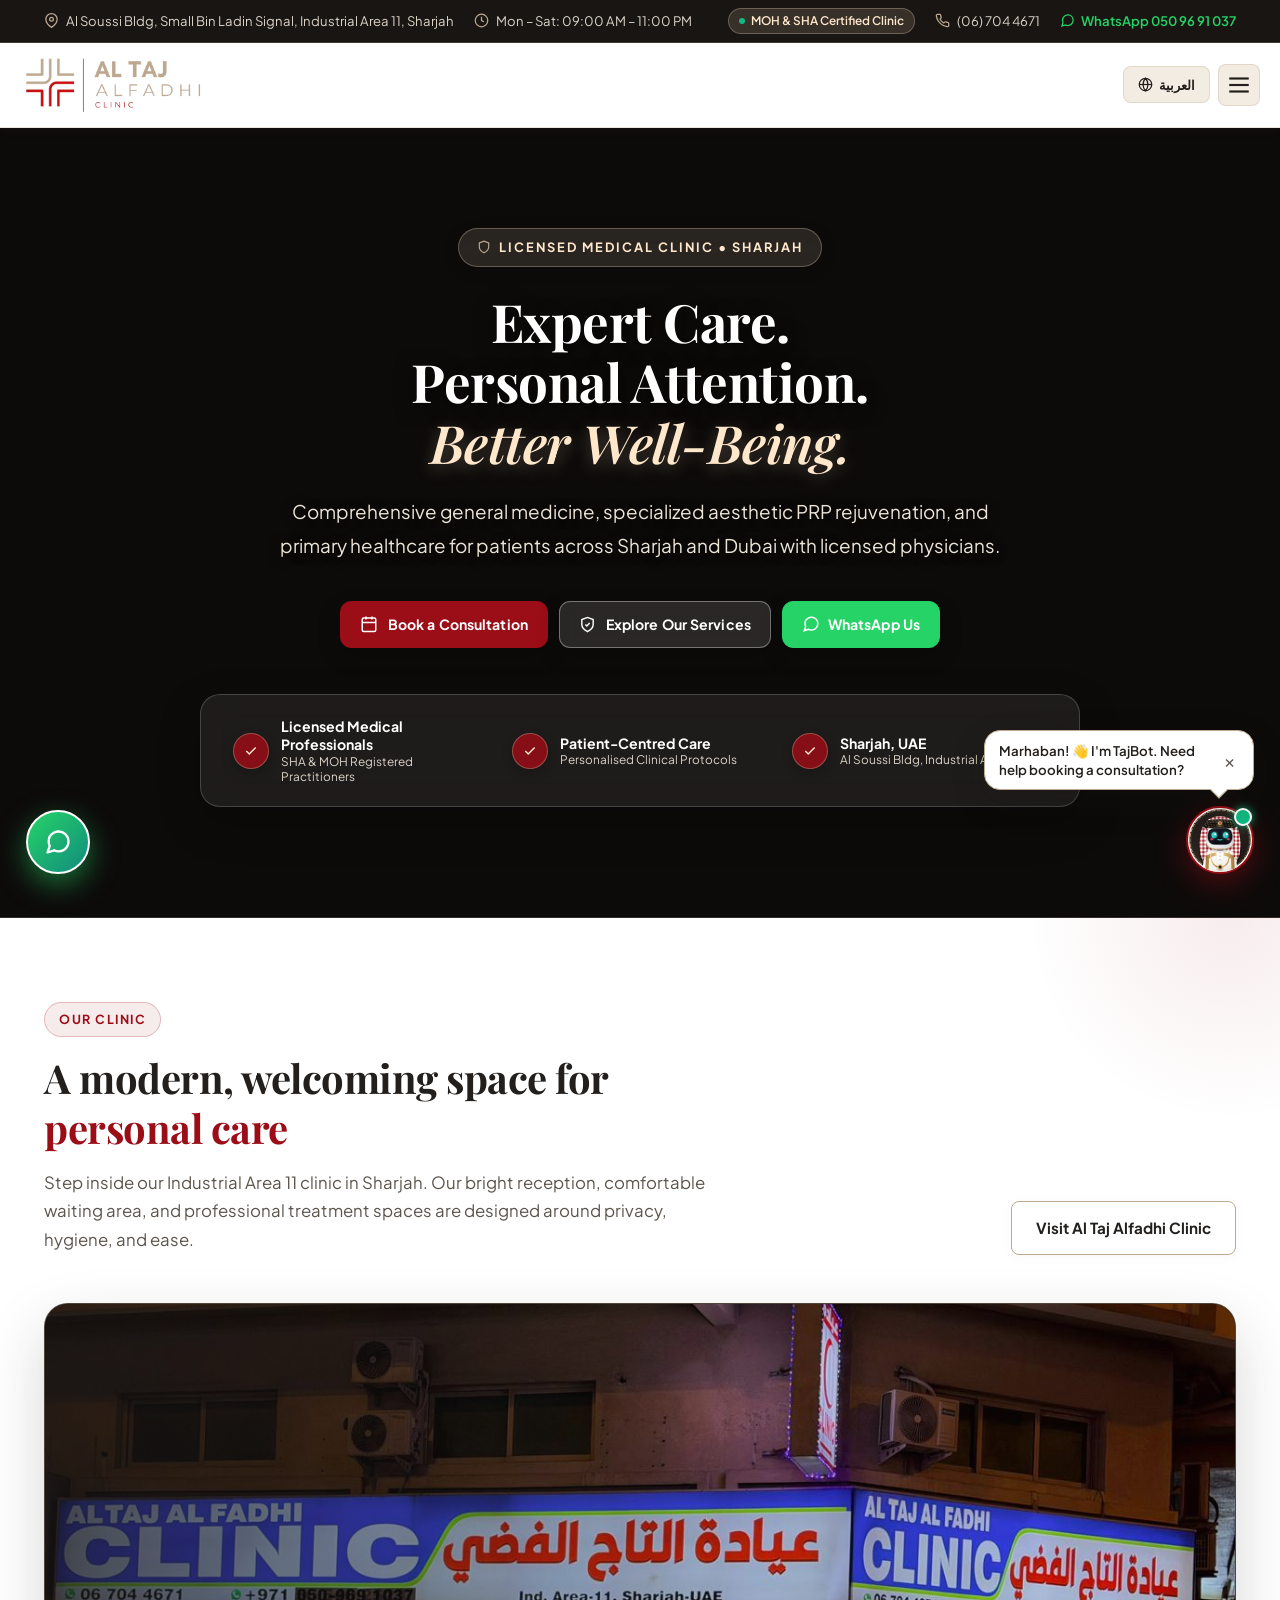
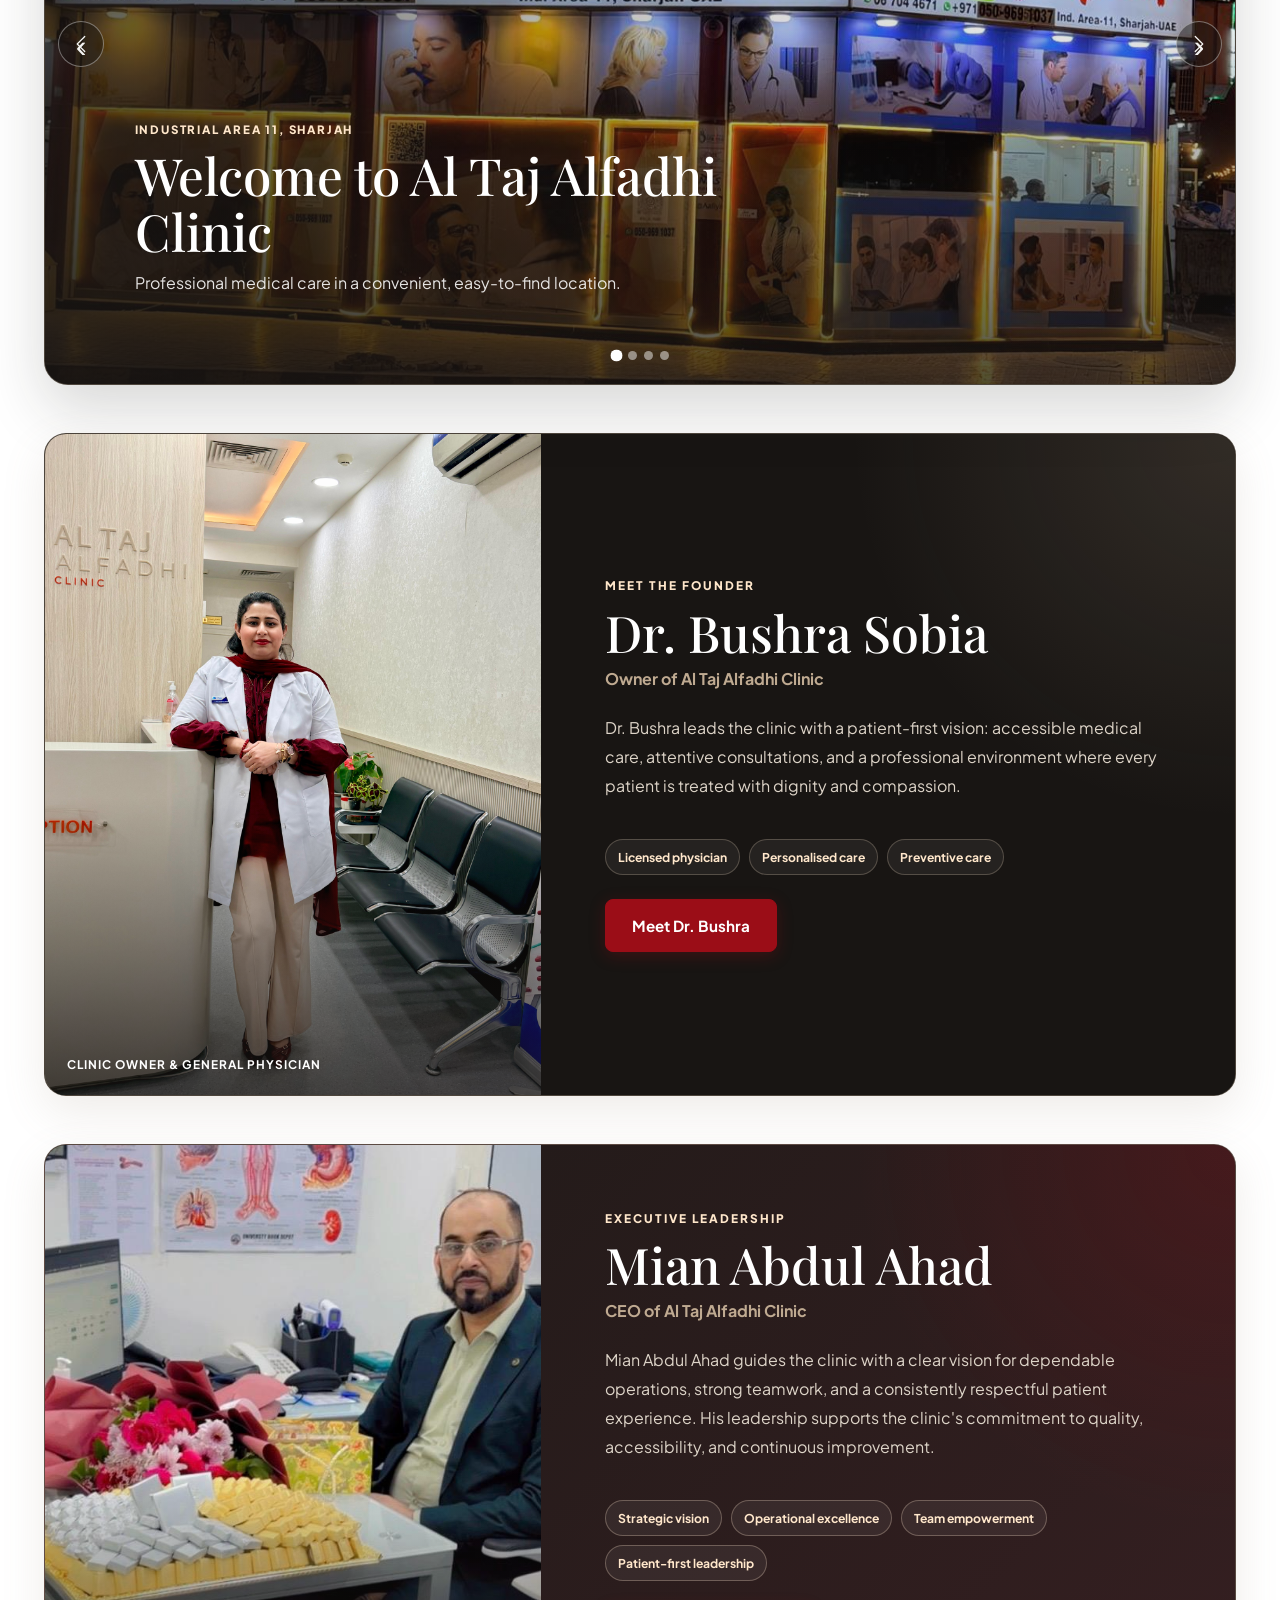
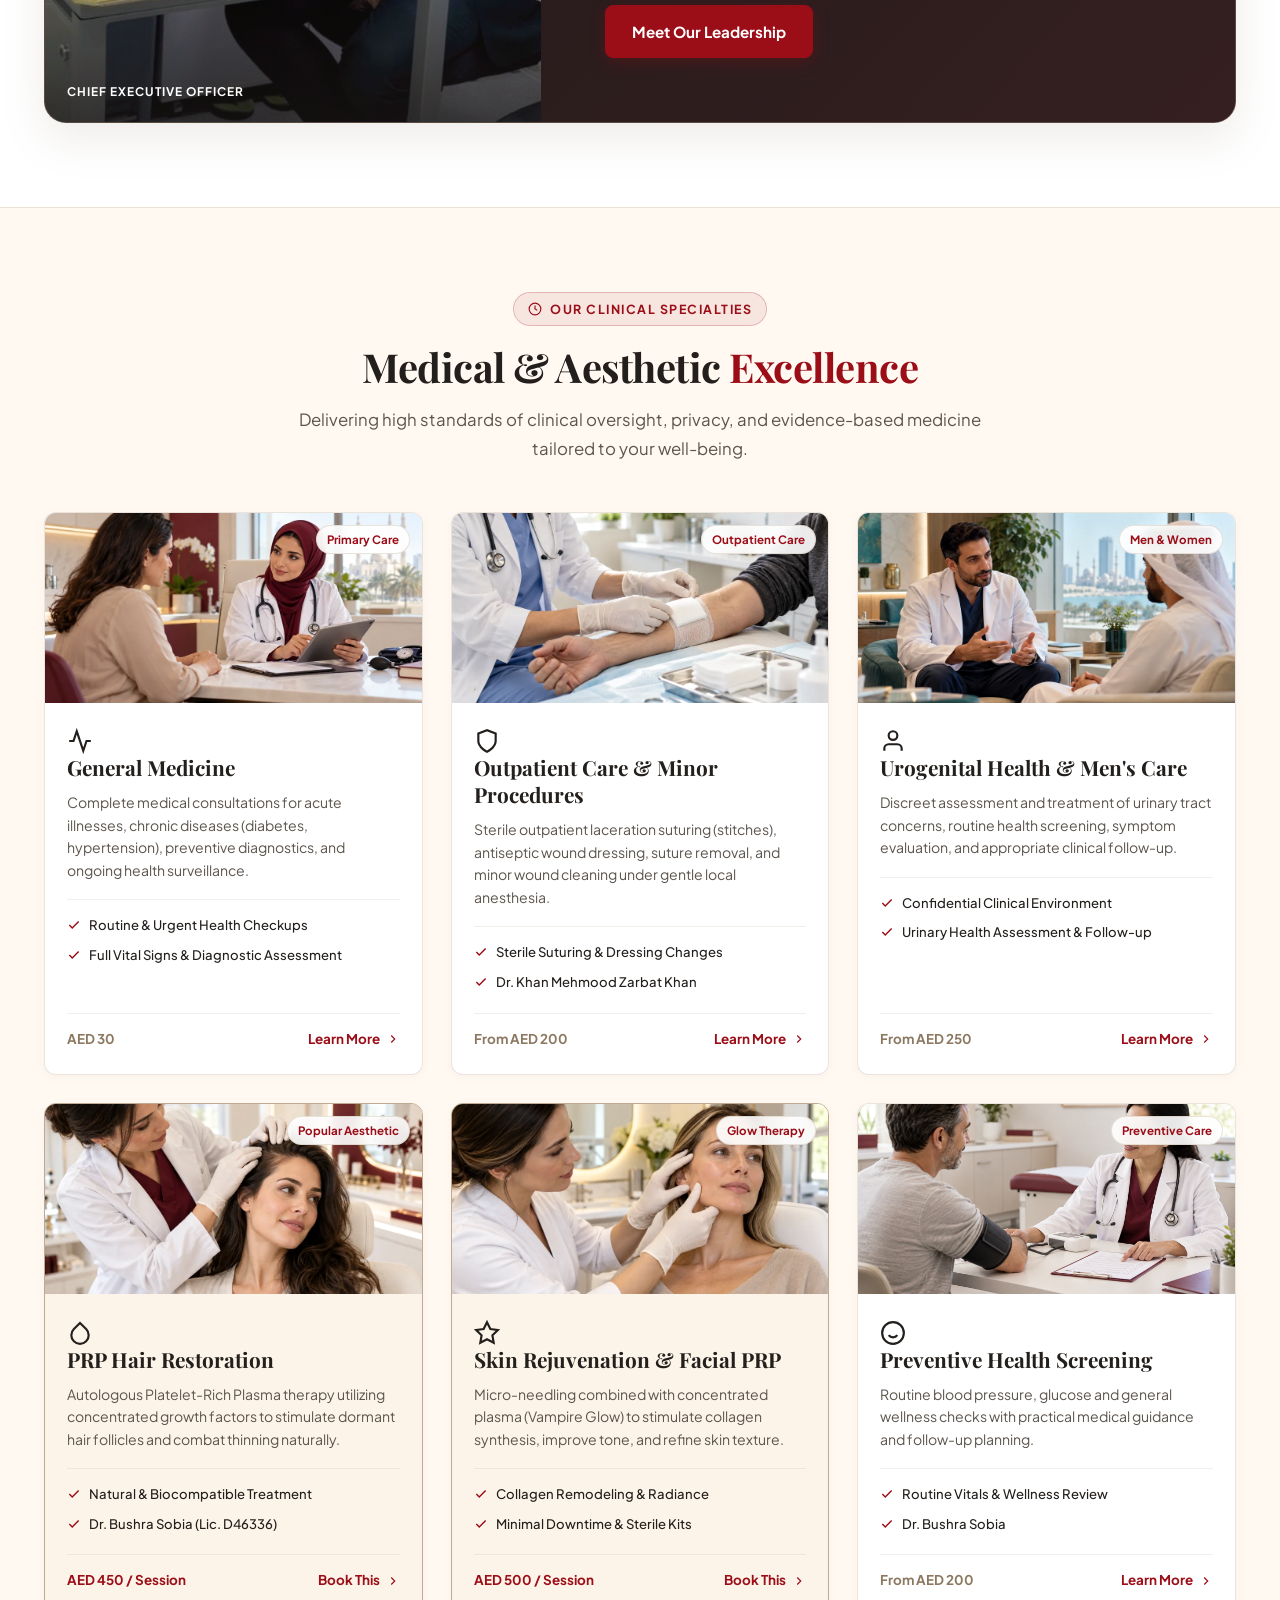
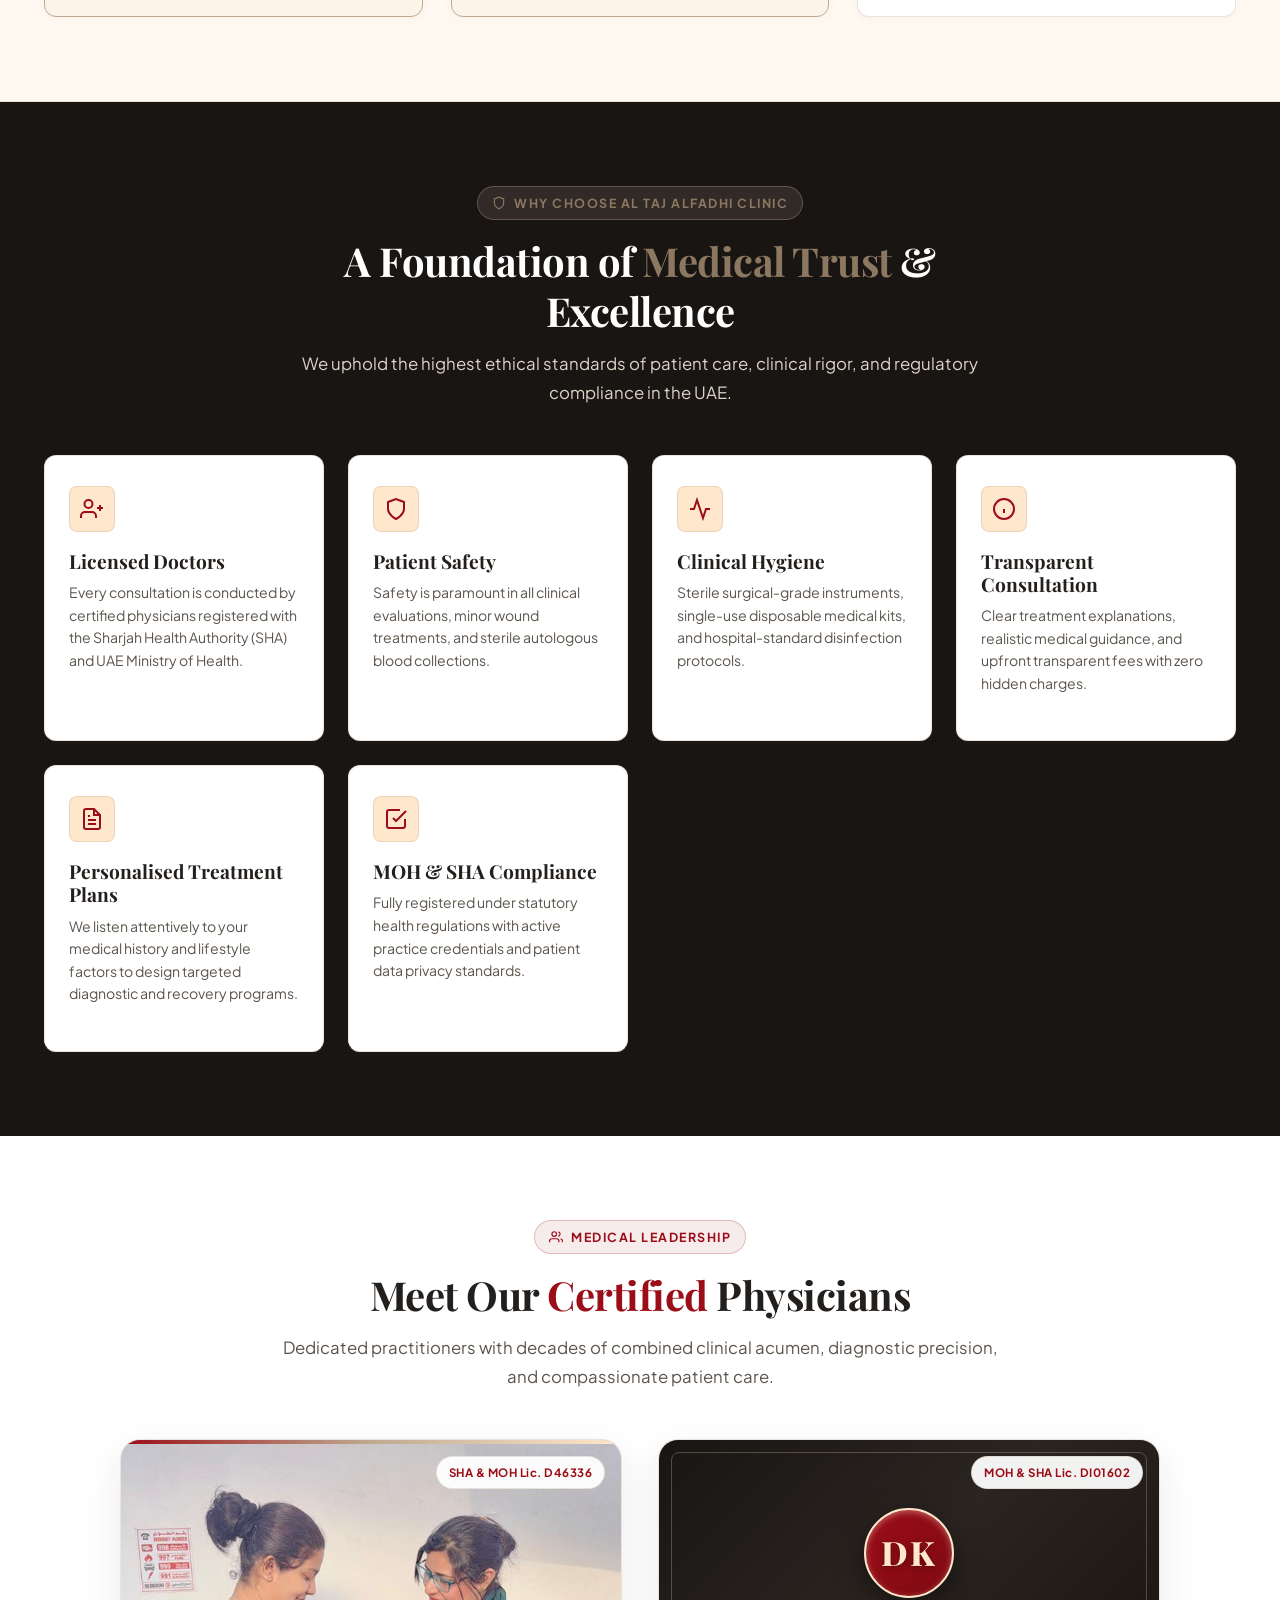
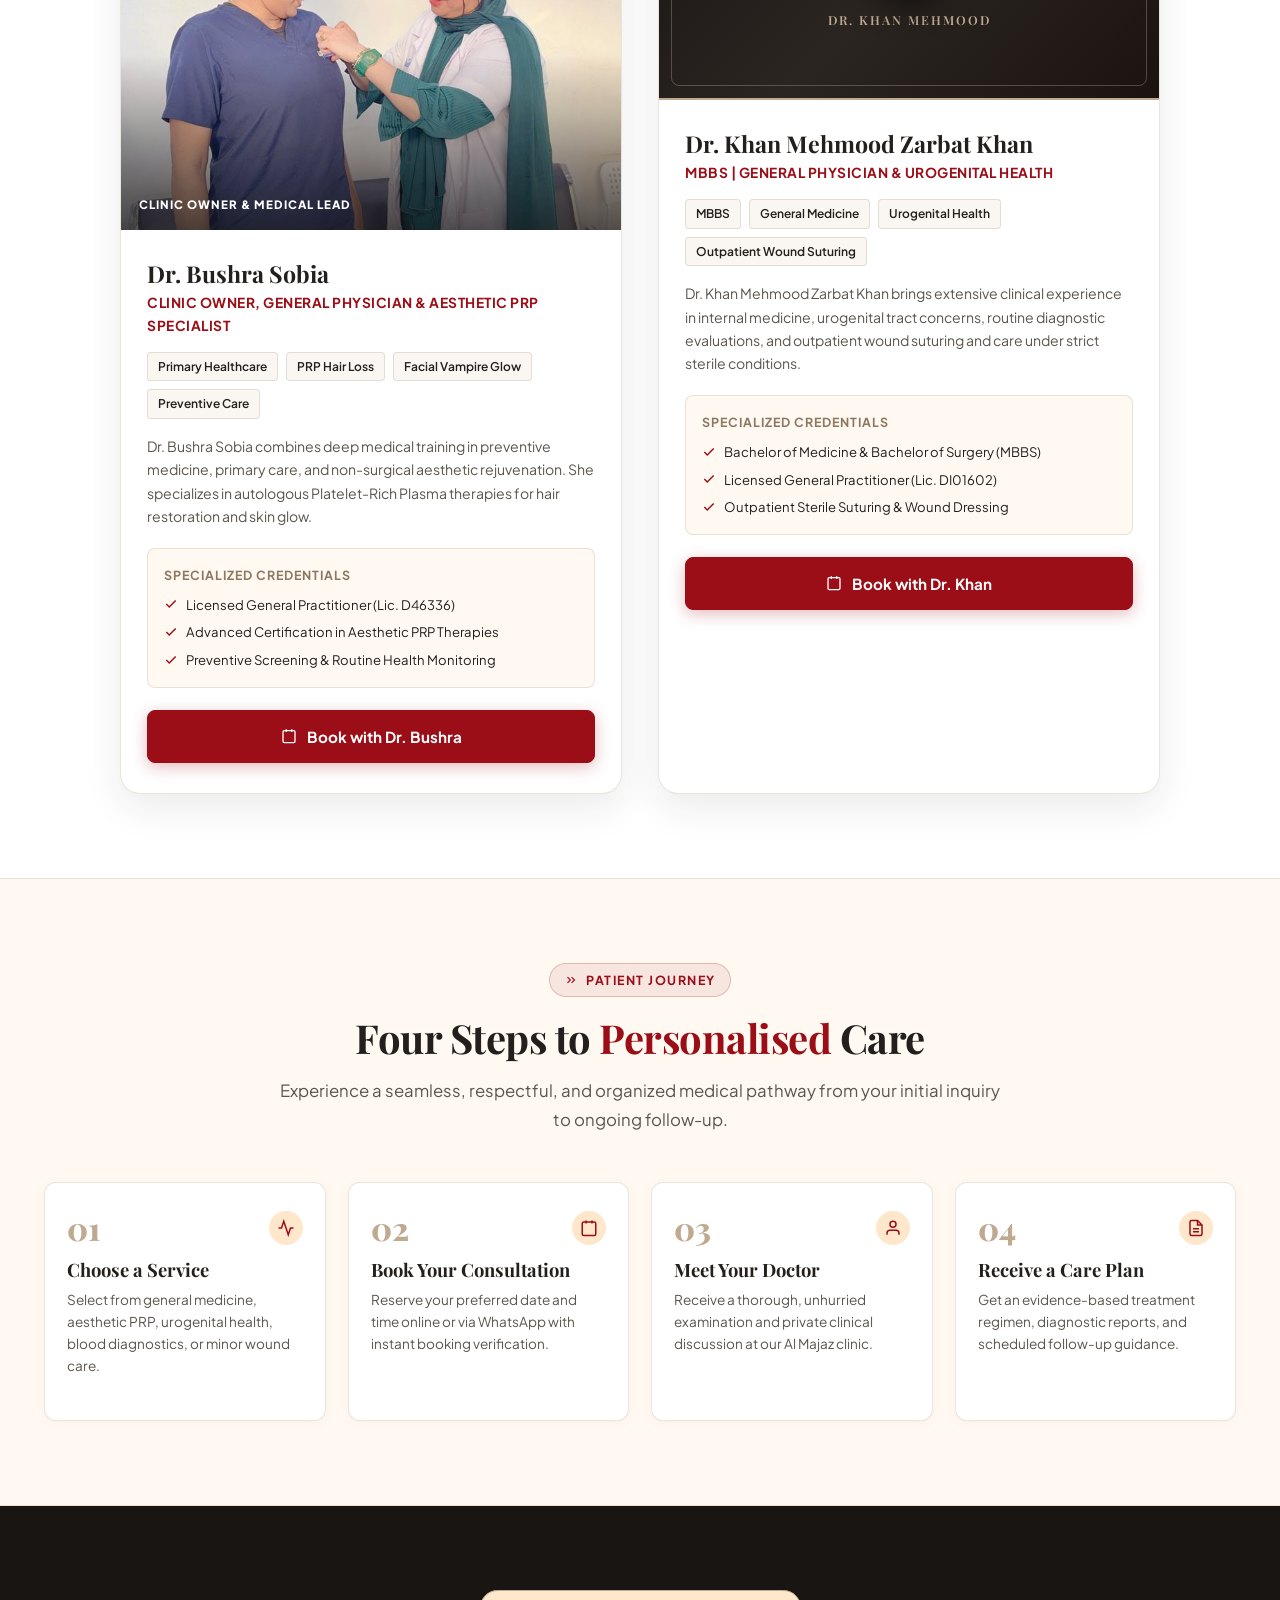
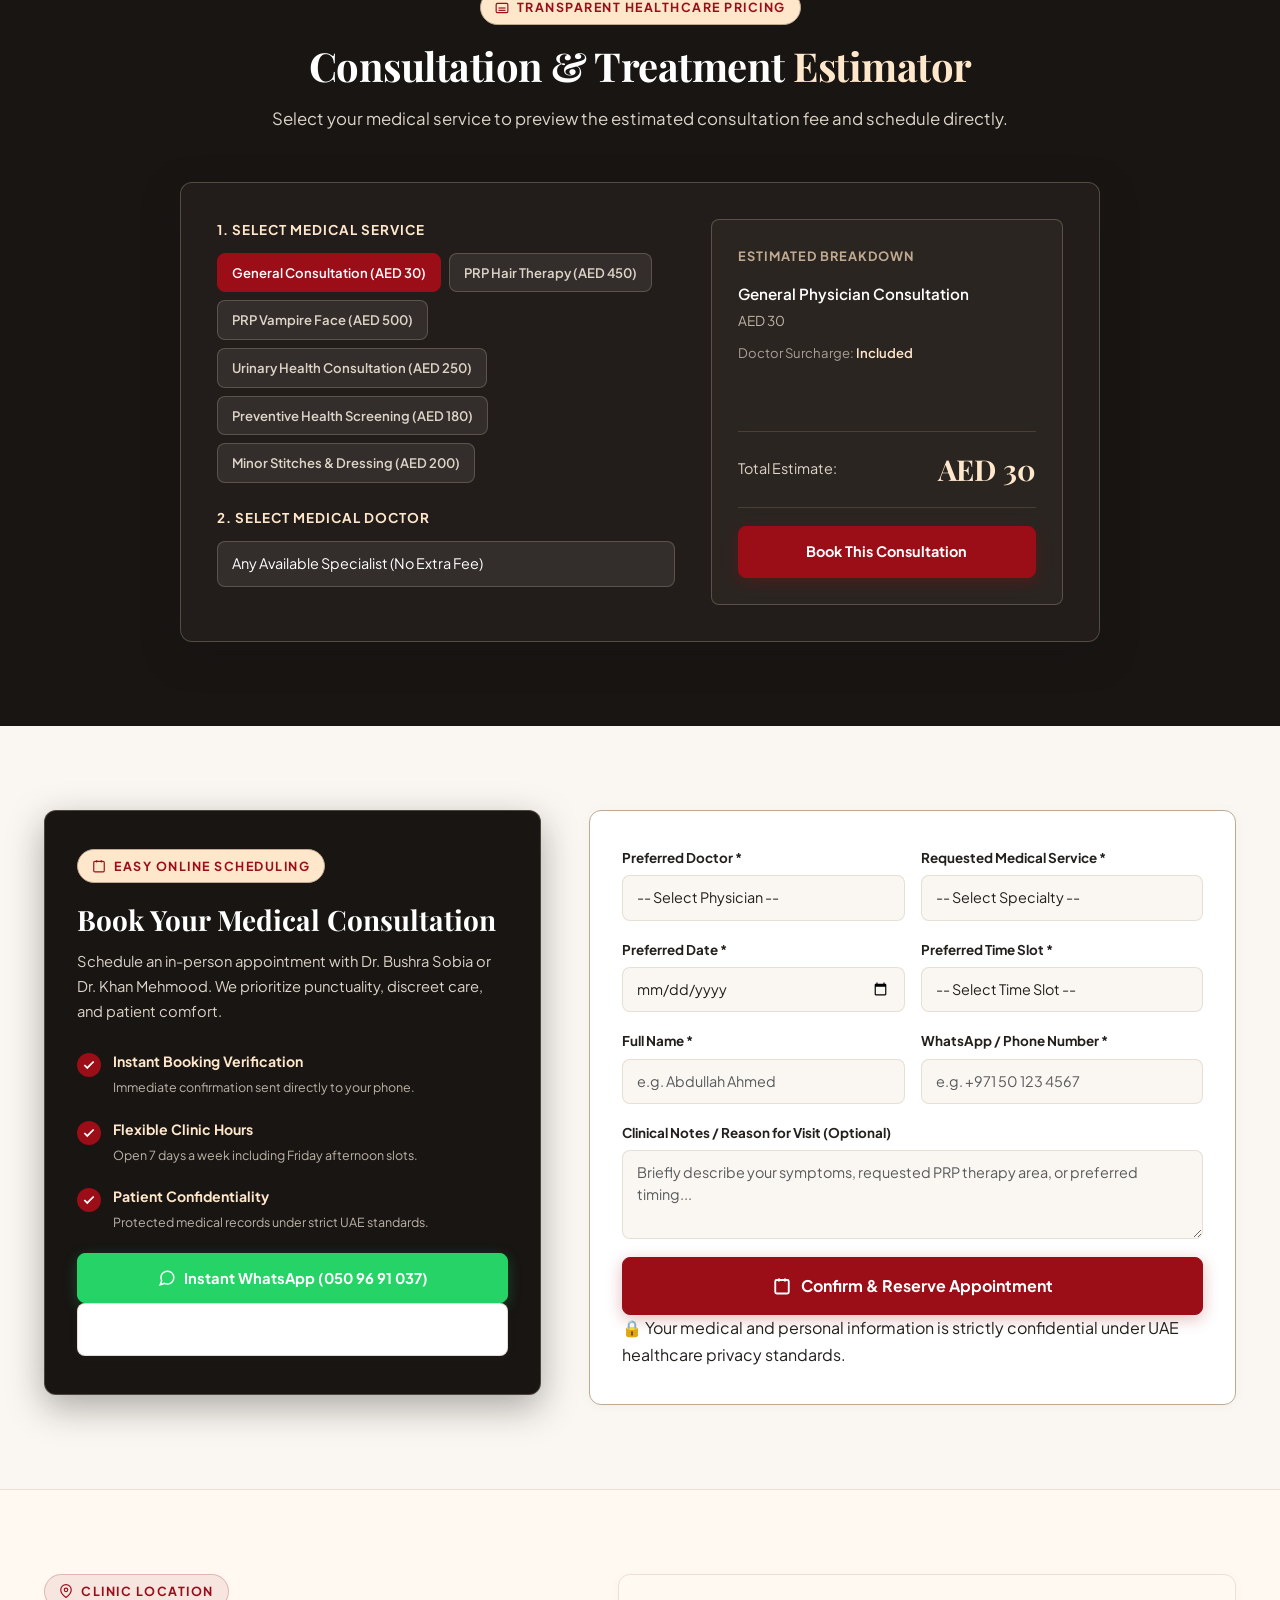
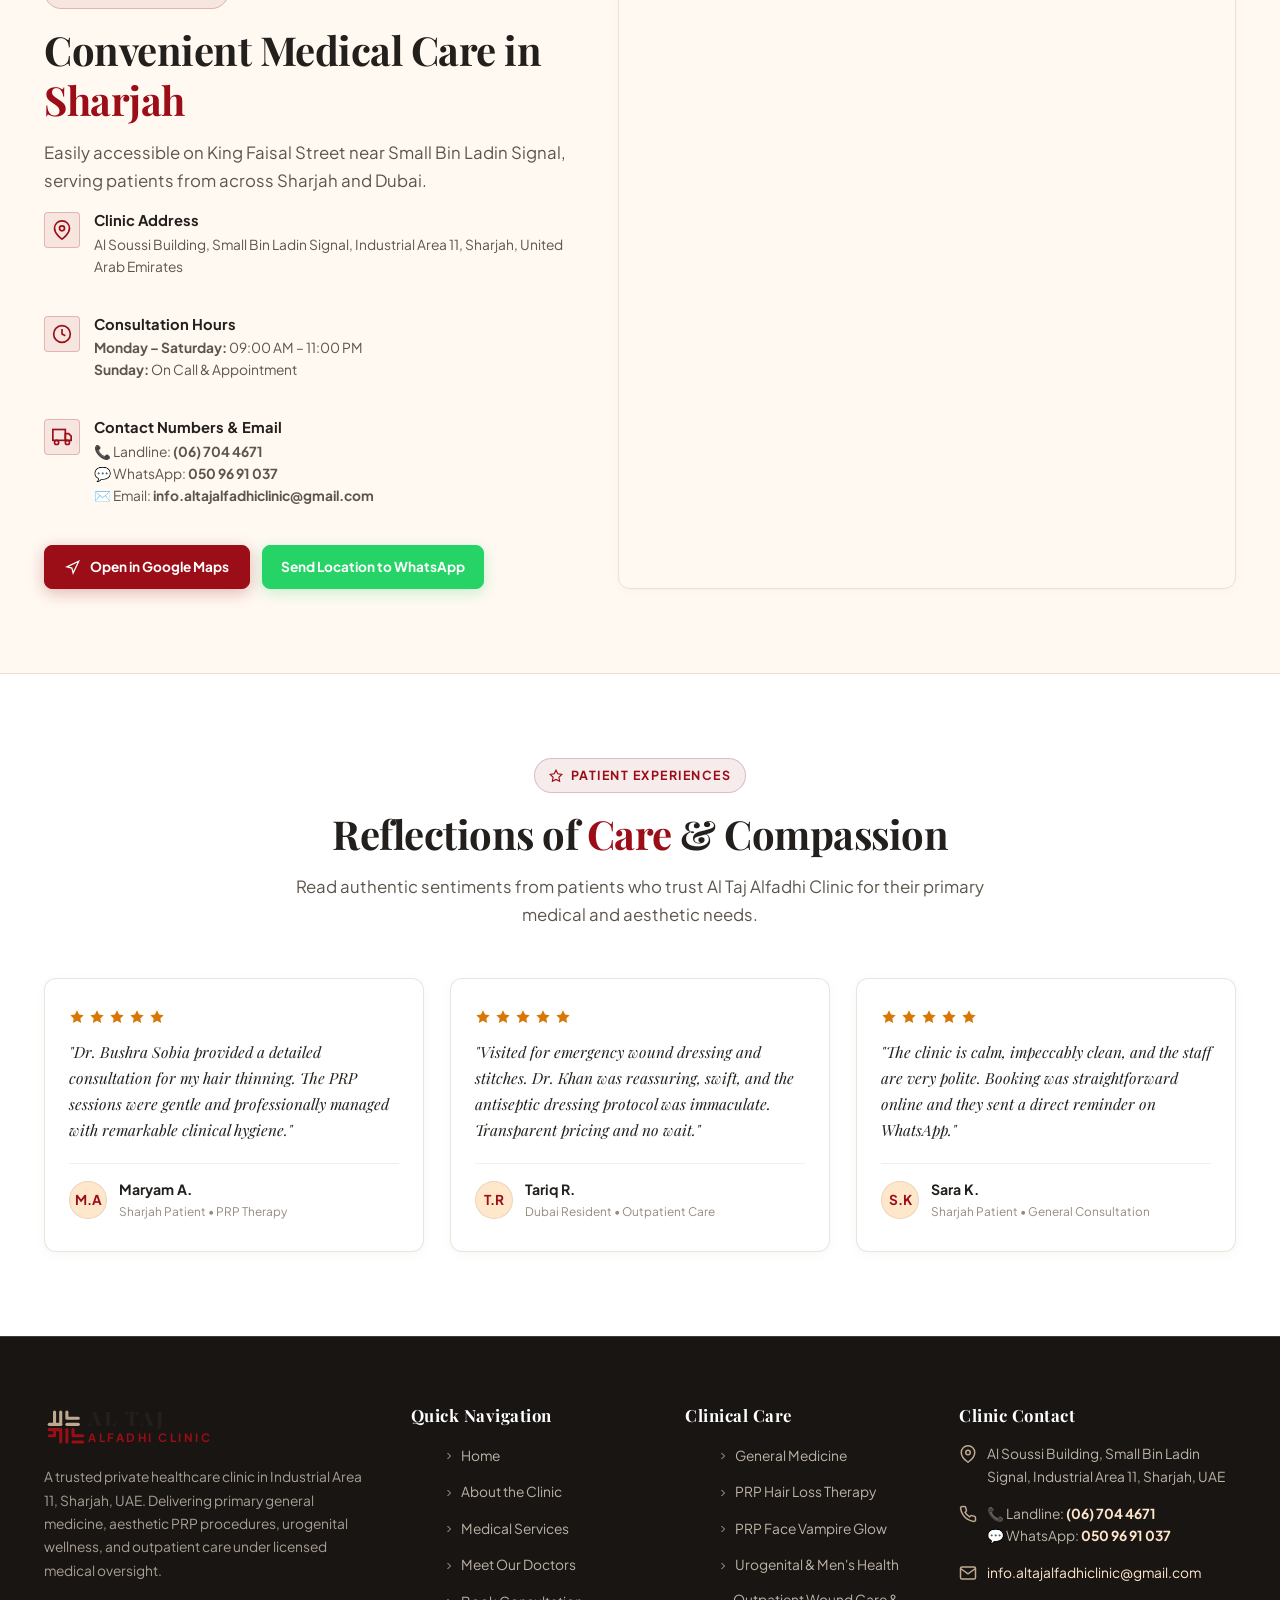
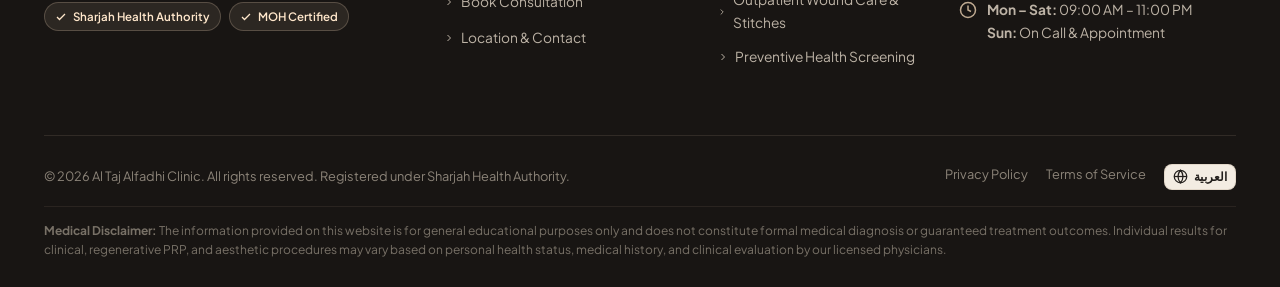
==== commit 05c219ef: "Update clinic leadership profiles, pricing and responsive design" ====
--- a/index.html
+++ b/index.html
@@ -44,7 +44,7 @@
     integrity="sha384-sRIl4kxILFvY47J16cr9ZwB07vP4J8+LH7qKQnuqkuIAvNWLzeN8tE5YBujZqJLB" crossorigin="anonymous">
 
   <!-- CSS Stylesheet -->
-  <link rel="stylesheet" href="style.css?v=20261016-1">
+  <link rel="stylesheet" href="style.css?v=20261016-6">
 
   <!-- Schema.org MedicalClinic Structured Data for Local SEO -->
   <script type="application/ld+json">
@@ -76,7 +76,7 @@
         "closes": "23:00"
       }
     ],
-    "priceRange": "AED 150 - AED 500"
+    "priceRange": "AED 30 - AED 500"
   }
   </script>
 </head>
@@ -481,6 +481,30 @@
           <a href="doctors.html" class="btn-primary mt-4">Meet Dr. Bushra</a>
         </div>
       </div>
+
+      <div class="owner-spotlight leadership-spotlight row g-0 align-items-stretch mt-4 mt-lg-5 reveal-on-scroll">
+        <div class="col-lg-5 owner-spotlight-media leadership-spotlight-media">
+          <img src="assests/Ceo%20Abdul%20ahad%20.jpeg"
+            alt="Mian Abdul Ahad, CEO of Al Taj Alfadhi Clinic, in his clinic office"
+            width="926" height="737" loading="lazy" decoding="async">
+          <span class="owner-photo-label">Chief Executive Officer</span>
+        </div>
+        <div class="col-lg-7 owner-spotlight-content leadership-spotlight-content">
+          <span class="owner-eyebrow">Executive Leadership</span>
+          <h2>Mian Abdul Ahad</h2>
+          <p class="owner-role">CEO of Al Taj Alfadhi Clinic</p>
+          <p>Mian Abdul Ahad guides the clinic with a clear vision for dependable operations, strong teamwork, and a
+            consistently respectful patient experience. His leadership supports the clinic's commitment to quality,
+            accessibility, and continuous improvement.</p>
+          <div class="owner-values" aria-label="CEO leadership qualities">
+            <span>Strategic vision</span>
+            <span>Operational excellence</span>
+            <span>Team empowerment</span>
+            <span>Patient-first leadership</span>
+          </div>
+          <a href="about.html#executive-leadership" class="btn-primary mt-4">Meet Our Leadership</a>
+        </div>
+      </div>
     </div>
   </section>
 
@@ -536,7 +560,7 @@
               </div>
             </div>
             <div class="service-card-footer">
-              <span style="font-size: 0.84rem; font-weight: 700; color: var(--color-taupe-dark);">From AED 150</span>
+              <span style="font-size: 0.84rem; font-weight: 700; color: var(--color-taupe-dark);">AED 30</span>
               <a href="appointment.html?service=General%20Medicine" class="service-link">
                 <span>Learn More</span>
                 <svg width="14" height="14" viewBox="0 0 24 24" fill="none" stroke="currentColor" stroke-width="2">
@@ -1147,7 +1171,7 @@
             <div class="calc-options-title">1. Select Medical Service</div>
             <div class="calc-service-chips">
               <button type="button" class="calc-chip active" data-name="General Physician Consultation"
-                data-price="150">General Consultation (AED 150)</button>
+                data-price="30">General Consultation (AED 30)</button>
               <button type="button" class="calc-chip" data-name="PRP Hair Loss Session" data-price="450">PRP Hair
                 Therapy (AED 450)</button>
               <button type="button" class="calc-chip" data-name="PRP Facial Rejuvenation" data-price="500">PRP Vampire
@@ -1178,7 +1202,7 @@
                 Estimated Breakdown</div>
               <div style="margin-top: 14px; font-size: 0.95rem; color: #FFFFFF; font-weight: 600;" id="calcServiceName">
                 General Physician Consultation</div>
-              <div style="margin-top: 4px; font-size: 0.85rem; color: #BDB3A6;" id="calcServicePrice">AED 150</div>
+              <div style="margin-top: 4px; font-size: 0.85rem; color: #BDB3A6;" id="calcServicePrice">AED 30</div>
               <div style="margin-top: 10px; font-size: 0.82rem; color: #A8A096;">Doctor Surcharge: <span
                   id="calcDoctorFee" style="color: var(--color-cream); font-weight: 600;">Included</span></div>
             </div>
@@ -1186,7 +1210,7 @@
             <div>
               <div class="calc-total-box">
                 <span style="font-size: 0.9rem; color: #DDD4C8;">Total Estimate:</span>
-                <span class="calc-total-price" id="calcTotalPrice">AED 150</span>
+                <span class="calc-total-price" id="calcTotalPrice">AED 30</span>
               </div>
               <a href="appointment.html?service=General%20Physician%20Consultation" id="calcBookBtn" class="btn-primary"
                 style="width: 100%; font-size: 0.9rem;">
@@ -1297,7 +1321,7 @@
                 <label for="bookingService" class="form-label">Requested Medical Service *</label>
                 <select id="bookingService" class="form-control" required>
                   <option value="">-- Select Specialty --</option>
-                  <option value="General Physician Consultation">General Physician Consultation (From AED 150)</option>
+                  <option value="General Physician Consultation">General Physician Consultation (AED 30)</option>
                   <option value="PRP Hair Loss Session">PRP Hair Loss Session (AED 450)</option>
                   <option value="PRP Facial Rejuvenation">Skin Rejuvenation & Facial PRP (AED 500)</option>
                   <option value="Urinary Health Consultation">Urinary Health Consultation (From AED 250)</option>
@@ -1899,7 +1923,7 @@
   </a>
 
   <!-- Script File -->
-  <script src="app.js?v=20261016-1"></script>
+  <script src="app.js?v=20261016-3"></script>
 </body>
 
 </html>
--- a/style.css
+++ b/style.css
@@ -457,6 +457,147 @@
   font-size: 0.9rem;
 }
 
+/* Executive leadership profile */
+.executive-leadership-section {
+  overflow: hidden;
+}
+
+.executive-profile-card {
+  display: grid;
+  grid-template-columns: minmax(0, 300px) minmax(0, 1fr);
+  width: min(820px, 100%);
+  min-height: 350px;
+  margin: 0 auto;
+  overflow: hidden;
+  border: 1px solid rgba(255, 255, 255, 0.1);
+  border-radius: 28px 8px 28px 8px;
+  background: linear-gradient(135deg, #221d1a 0%, #3a2b2b 100%);
+  box-shadow: 0 30px 80px rgba(40, 25, 25, 0.2);
+}
+
+.executive-profile-card + .executive-profile-card {
+  margin-top: clamp(28px, 5vw, 54px);
+}
+
+.executive-profile-card-founder {
+  background: linear-gradient(135deg, #3a2022 0%, #241b1a 100%);
+}
+
+.executive-profile-media {
+  position: relative;
+  min-height: 350px;
+  height: 350px;
+  overflow: hidden;
+  background: #d7c8bb;
+}
+
+.executive-profile-media::after {
+  content: '';
+  position: absolute;
+  inset: 0;
+  background: linear-gradient(to top, rgba(24, 17, 15, 0.7), transparent 44%);
+  pointer-events: none;
+}
+
+.executive-profile-media img {
+  display: block;
+  width: 100%;
+  height: 100%;
+  min-height: 350px;
+  object-fit: cover;
+  object-position: center 32%;
+  transition: transform 700ms cubic-bezier(0.16, 1, 0.3, 1);
+}
+
+.executive-profile-media-founder img {
+  object-position: center 24%;
+}
+
+.executive-profile-card:hover .executive-profile-media img {
+  transform: scale(1.035);
+}
+
+.executive-profile-media-ceo img {
+  object-position: center 32%;
+}
+
+.executive-role-badge {
+  position: absolute;
+  right: 24px;
+  bottom: 22px;
+  left: 24px;
+  z-index: 2;
+  width: fit-content;
+  padding: 10px 16px;
+  border: 1px solid rgba(255, 255, 255, 0.3);
+  border-radius: 999px;
+  background: rgba(41, 29, 27, 0.72);
+  color: #fff;
+  font-size: 0.75rem;
+  font-weight: 700;
+  letter-spacing: 0.1em;
+  text-transform: uppercase;
+  backdrop-filter: blur(10px);
+}
+
+.executive-profile-content {
+  display: flex;
+  flex-direction: column;
+  justify-content: center;
+  min-width: 0;
+  padding: clamp(30px, 4vw, 48px);
+  color: #fff;
+}
+
+.executive-eyebrow {
+  margin-bottom: 12px;
+  color: #e3c3a5;
+  font-size: 0.76rem;
+  font-weight: 800;
+  letter-spacing: 0.16em;
+  text-transform: uppercase;
+}
+
+.executive-profile-content h2 {
+  margin: 0 0 8px;
+  color: #fff;
+  font-family: var(--font-serif);
+  max-width: 100%;
+  font-size: clamp(1.9rem, 3.2vw, 2.75rem);
+  line-height: 1.1;
+  overflow-wrap: break-word;
+}
+
+.executive-profile-content .executive-role {
+  margin: 0 0 18px;
+  color: #e3c3a5;
+  font-weight: 700;
+}
+
+.executive-profile-content > p:not(.executive-role) {
+  margin: 0;
+  color: rgba(255, 255, 255, 0.76);
+  font-size: 0.94rem;
+  line-height: 1.7;
+}
+
+.executive-values {
+  display: flex;
+  flex-wrap: wrap;
+  gap: 10px;
+  margin-top: 22px;
+}
+
+.executive-values span {
+  padding: 7px 11px;
+  border: 1px solid rgba(227, 195, 165, 0.25);
+  border-radius: 999px;
+  background: rgba(255, 255, 255, 0.05);
+  color: rgba(255, 255, 255, 0.86);
+  font-size: 0.73rem;
+  font-weight: 600;
+}
+
 @media (max-width: 991.98px) {
   .about-story-grid {
     grid-template-columns: 1fr;
@@ -467,6 +608,55 @@
   .about-reception-image {
     min-height: 460px;
     height: 460px;
+  }
+
+  .executive-profile-card {
+    grid-template-columns: 1fr;
+    max-width: 540px;
+    min-height: 0;
+  }
+
+  .executive-profile-media,
+  .executive-profile-media img {
+    min-height: 280px;
+    height: 280px;
+  }
+
+  .executive-profile-content {
+    padding: 32px;
+  }
+}
+
+@media (max-width: 575.98px) {
+  .executive-profile-card {
+    border-radius: 20px 6px 20px 6px;
+  }
+
+  .executive-profile-media,
+  .executive-profile-media img {
+    min-height: 240px;
+    height: 240px;
+  }
+
+  .executive-role-badge {
+    right: 16px;
+    bottom: 16px;
+    left: 16px;
+    padding: 8px 12px;
+    font-size: 0.68rem;
+  }
+
+  .executive-profile-content {
+    padding: 26px 20px 30px;
+  }
+
+  .executive-profile-content h2 {
+    font-size: 2rem;
+  }
+
+  .executive-values {
+    gap: 8px;
+    margin-top: 24px;
   }
 }
 
@@ -1955,9 +2145,70 @@
   text-align: center;
 }
 
+.page-hero--video {
+  isolation: isolate;
+  min-height: 360px;
+  display: grid;
+  align-items: center;
+  overflow: hidden;
+  background: #181513;
+  color: #fff;
+  border-bottom-color: rgba(191, 170, 145, 0.38);
+}
+
+.page-hero-media,
+.page-hero-video-overlay {
+  position: absolute;
+  inset: 0;
+}
+
+.page-hero-media {
+  z-index: -1;
+  overflow: hidden;
+  background: linear-gradient(135deg, #181513, #392b25);
+}
+
+.page-hero-video {
+  display: block;
+  width: 100%;
+  height: 100%;
+  object-fit: cover;
+  object-position: center 48%;
+  opacity: 1;
+  filter: none;
+}
+
+.page-hero-video-overlay {
+  background:
+    radial-gradient(circle at 50% 40%, rgba(24, 21, 19, 0.08), rgba(24, 21, 19, 0.38) 88%),
+    linear-gradient(90deg, rgba(24, 21, 19, 0.22), rgba(47, 35, 30, 0.12), rgba(24, 21, 19, 0.22));
+  box-shadow: inset 0 -70px 90px rgba(10, 8, 7, 0.16);
+}
+
 .page-hero-inner {
+  position: relative;
+  z-index: 1;
+  width: calc(100% - 40px);
   max-width: 760px;
   margin: 0 auto;
+}
+
+.page-hero--video .breadcrumb-trail {
+  color: rgba(255, 231, 203, 0.88);
+}
+
+.page-hero--video .breadcrumb-trail a:hover {
+  color: #fff;
+}
+
+.page-hero--video .page-hero-title {
+  color: #fff;
+  text-shadow: 0 5px 24px rgba(0, 0, 0, 0.55);
+}
+
+.page-hero--video .page-hero-subtitle {
+  color: rgba(255, 255, 255, 0.86);
+  text-shadow: 0 2px 14px rgba(0, 0, 0, 0.58);
 }
 
 .breadcrumb-trail {
@@ -3076,6 +3327,21 @@
     padding: 44px 20px 50px;
   }
 
+  .page-hero--video {
+    min-height: 330px;
+  }
+
+  .page-hero-video {
+    object-position: 52% center;
+    opacity: 1;
+  }
+
+  .page-hero-video-overlay {
+    background:
+      linear-gradient(rgba(24, 21, 19, 0.24), rgba(24, 21, 19, 0.44)),
+      radial-gradient(circle at 50% 35%, rgba(155, 13, 23, 0.05), transparent 65%);
+  }
+
   .page-hero-inner {
     width: 100%;
     max-width: 100%;
@@ -3089,6 +3355,7 @@
 
   .page-hero-subtitle {
     font-size: 0.94rem;
+    line-height: 1.65;
   }
 
   /* Sections Spacing */
@@ -3576,6 +3843,37 @@
   }
 }
 
+@media (max-width: 1100px) {
+  .service-filter-toolbar {
+    flex-direction: column;
+    align-items: stretch !important;
+  }
+
+  .service-filter-toolbar .service-tabs {
+    width: 100%;
+    flex-wrap: nowrap !important;
+    overflow-x: auto;
+    padding: 2px 0 8px;
+    scrollbar-width: thin;
+    scrollbar-color: var(--color-taupe) transparent;
+    -webkit-overflow-scrolling: touch;
+  }
+
+  .service-filter-toolbar .service-tab-btn {
+    flex: 0 0 auto;
+  }
+
+  .service-search-wrap {
+    width: 100%;
+    min-width: 0 !important;
+    max-width: none !important;
+  }
+
+  .tajbot-greeting-bubble {
+    display: none !important;
+  }
+}
+
 .owner-spotlight {
   overflow: hidden;
   border: 1px solid var(--color-taupe-border);
@@ -3672,6 +3970,24 @@
   font-weight: 700;
 }
 
+.leadership-spotlight {
+  background: linear-gradient(135deg, #241b1a, #351f21);
+}
+
+.leadership-spotlight-media img {
+  object-position: 56% center;
+}
+
+.leadership-spotlight-content {
+  background:
+    radial-gradient(circle at 100% 0, rgba(155, 13, 23, 0.22), transparent 42%),
+    linear-gradient(135deg, #241b1a, #351f21);
+}
+
+.leadership-spotlight .owner-values span {
+  border-color: rgba(255, 231, 203, 0.28);
+}
+
 .doctor-card-top-photo {
   height: 390px;
   background: var(--color-bg-alt);
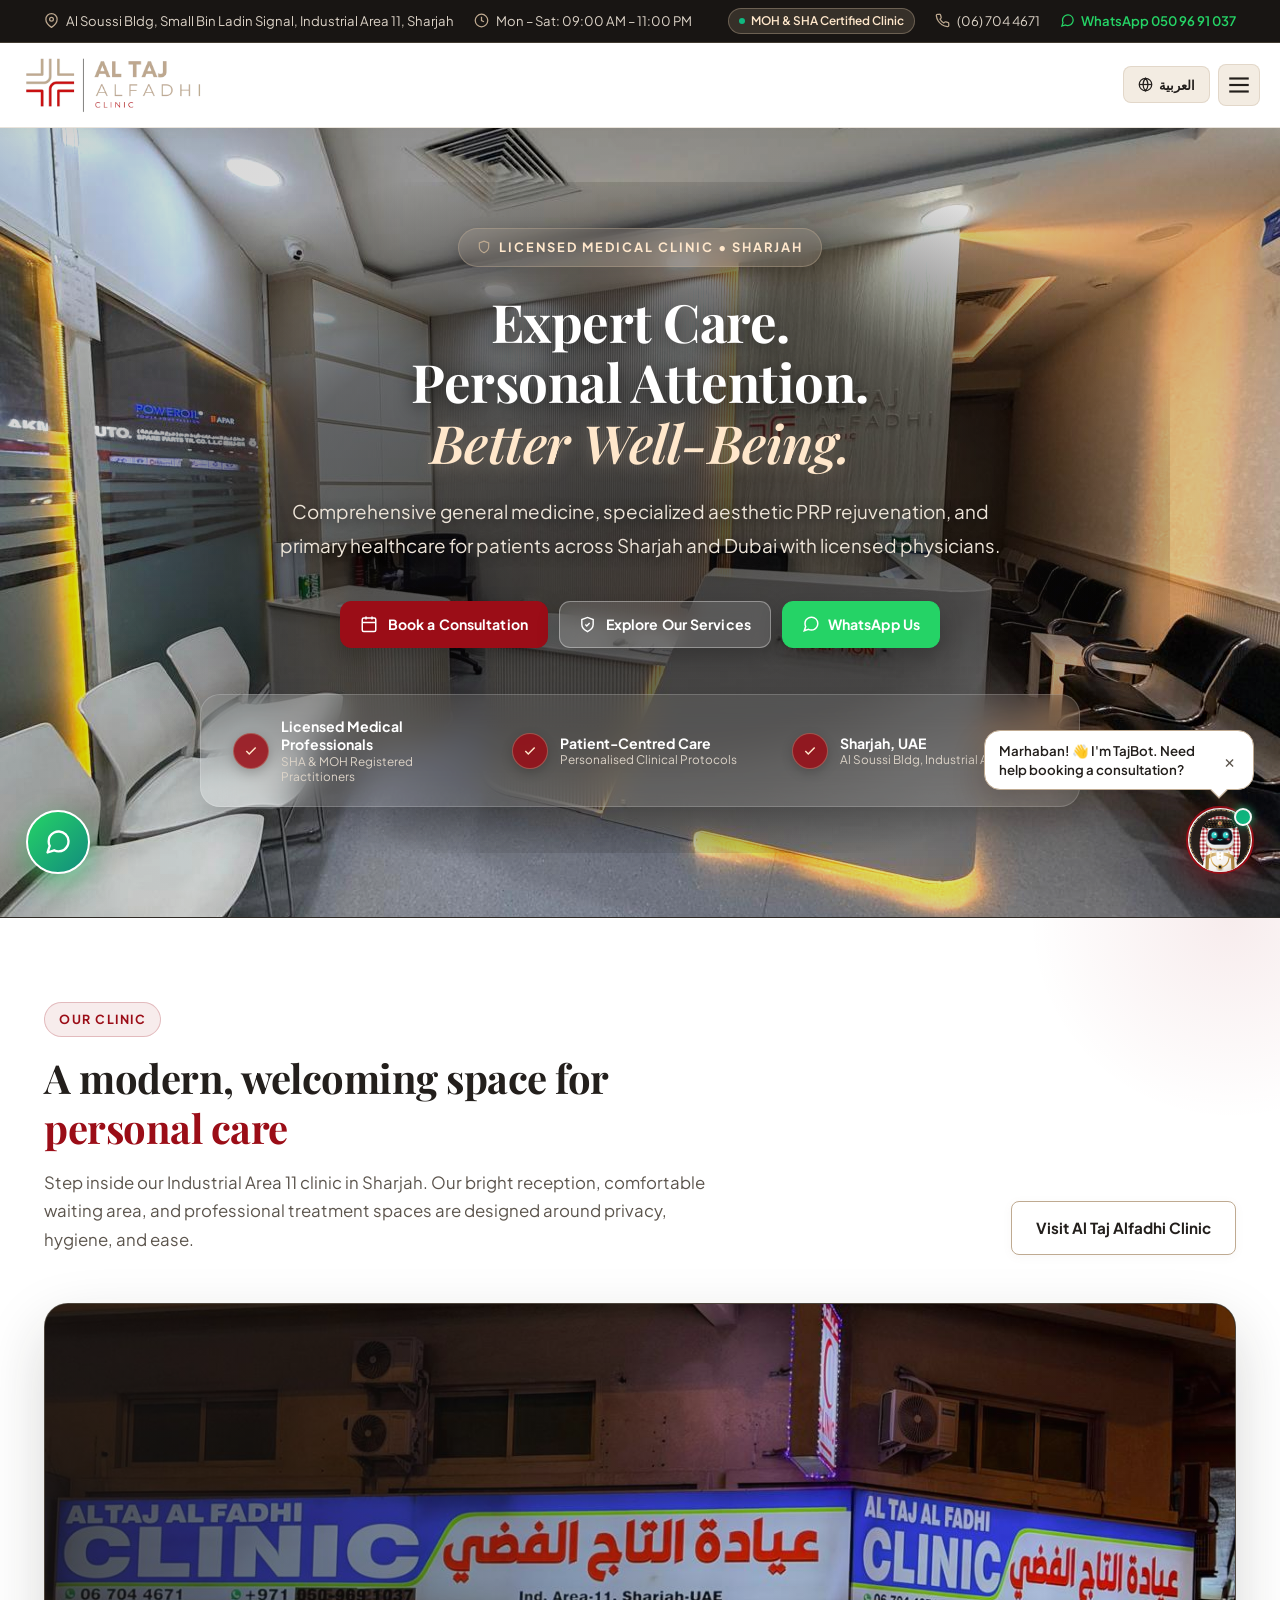
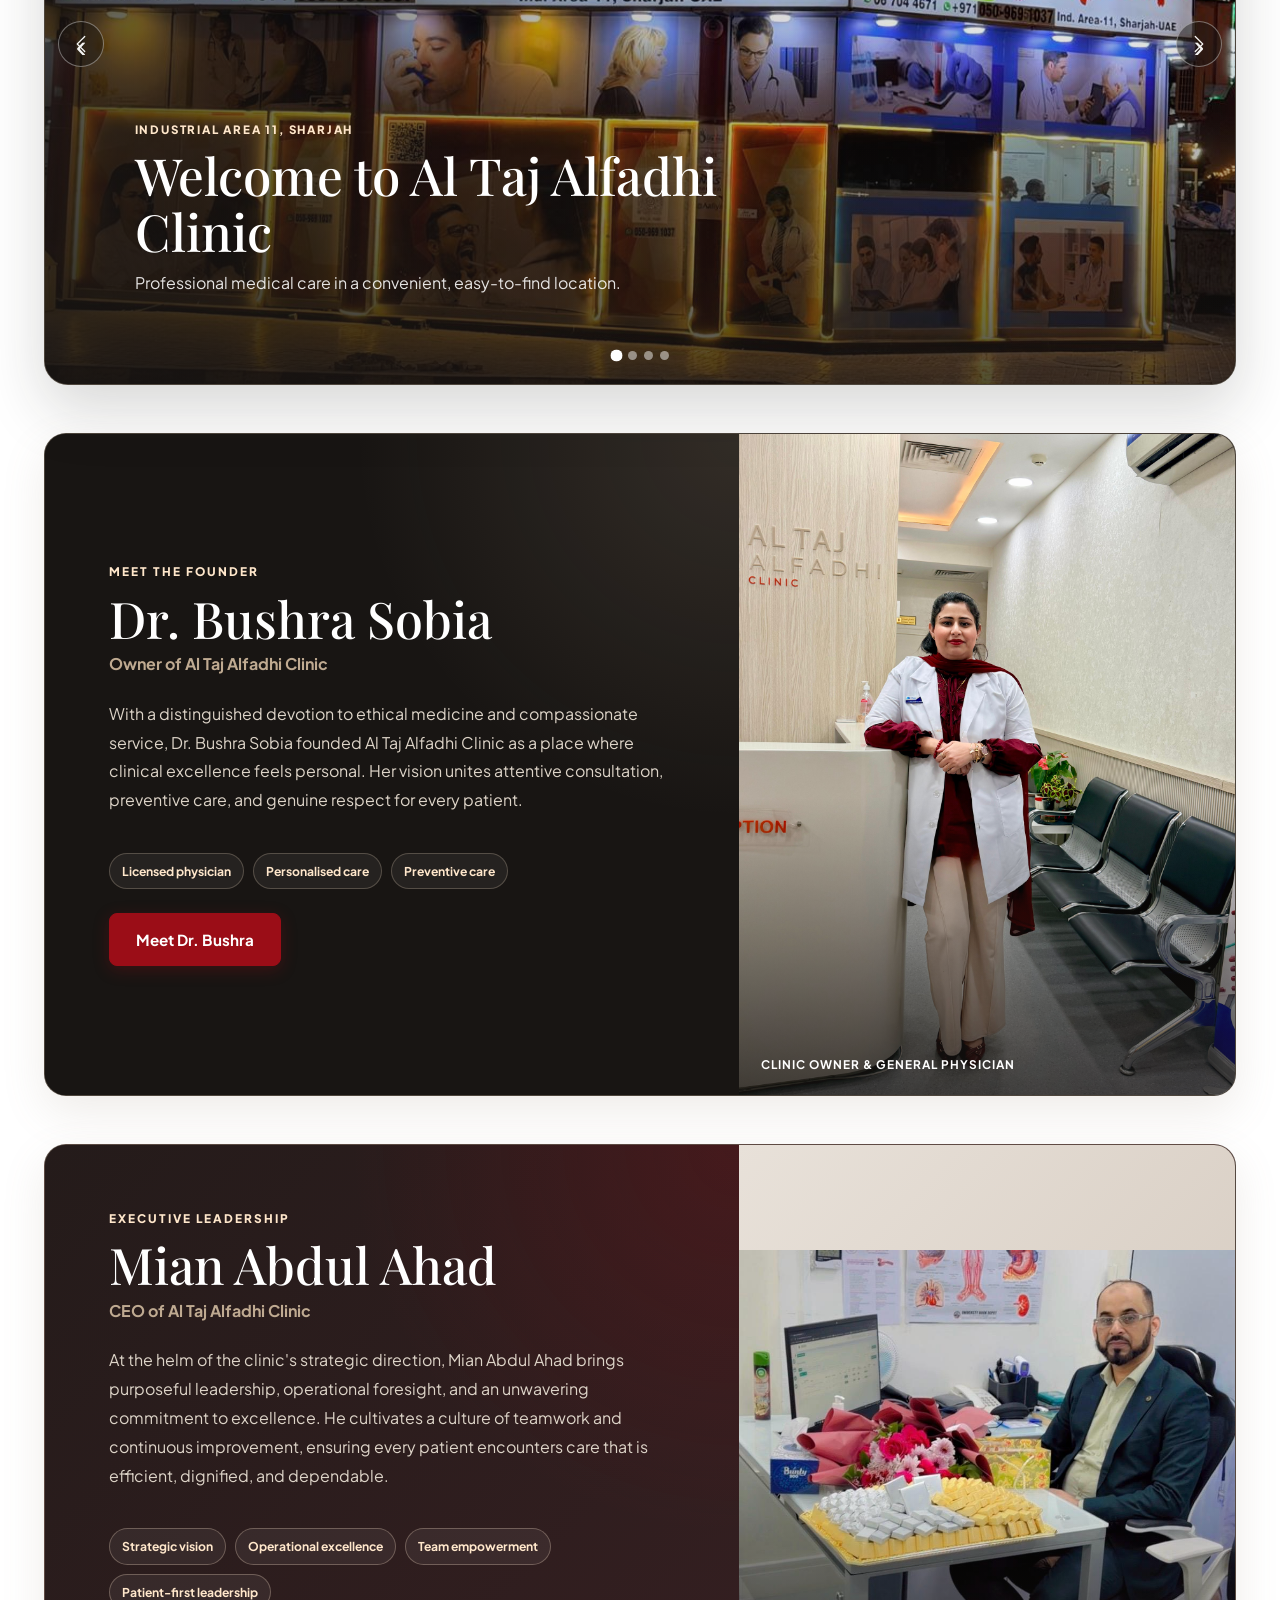
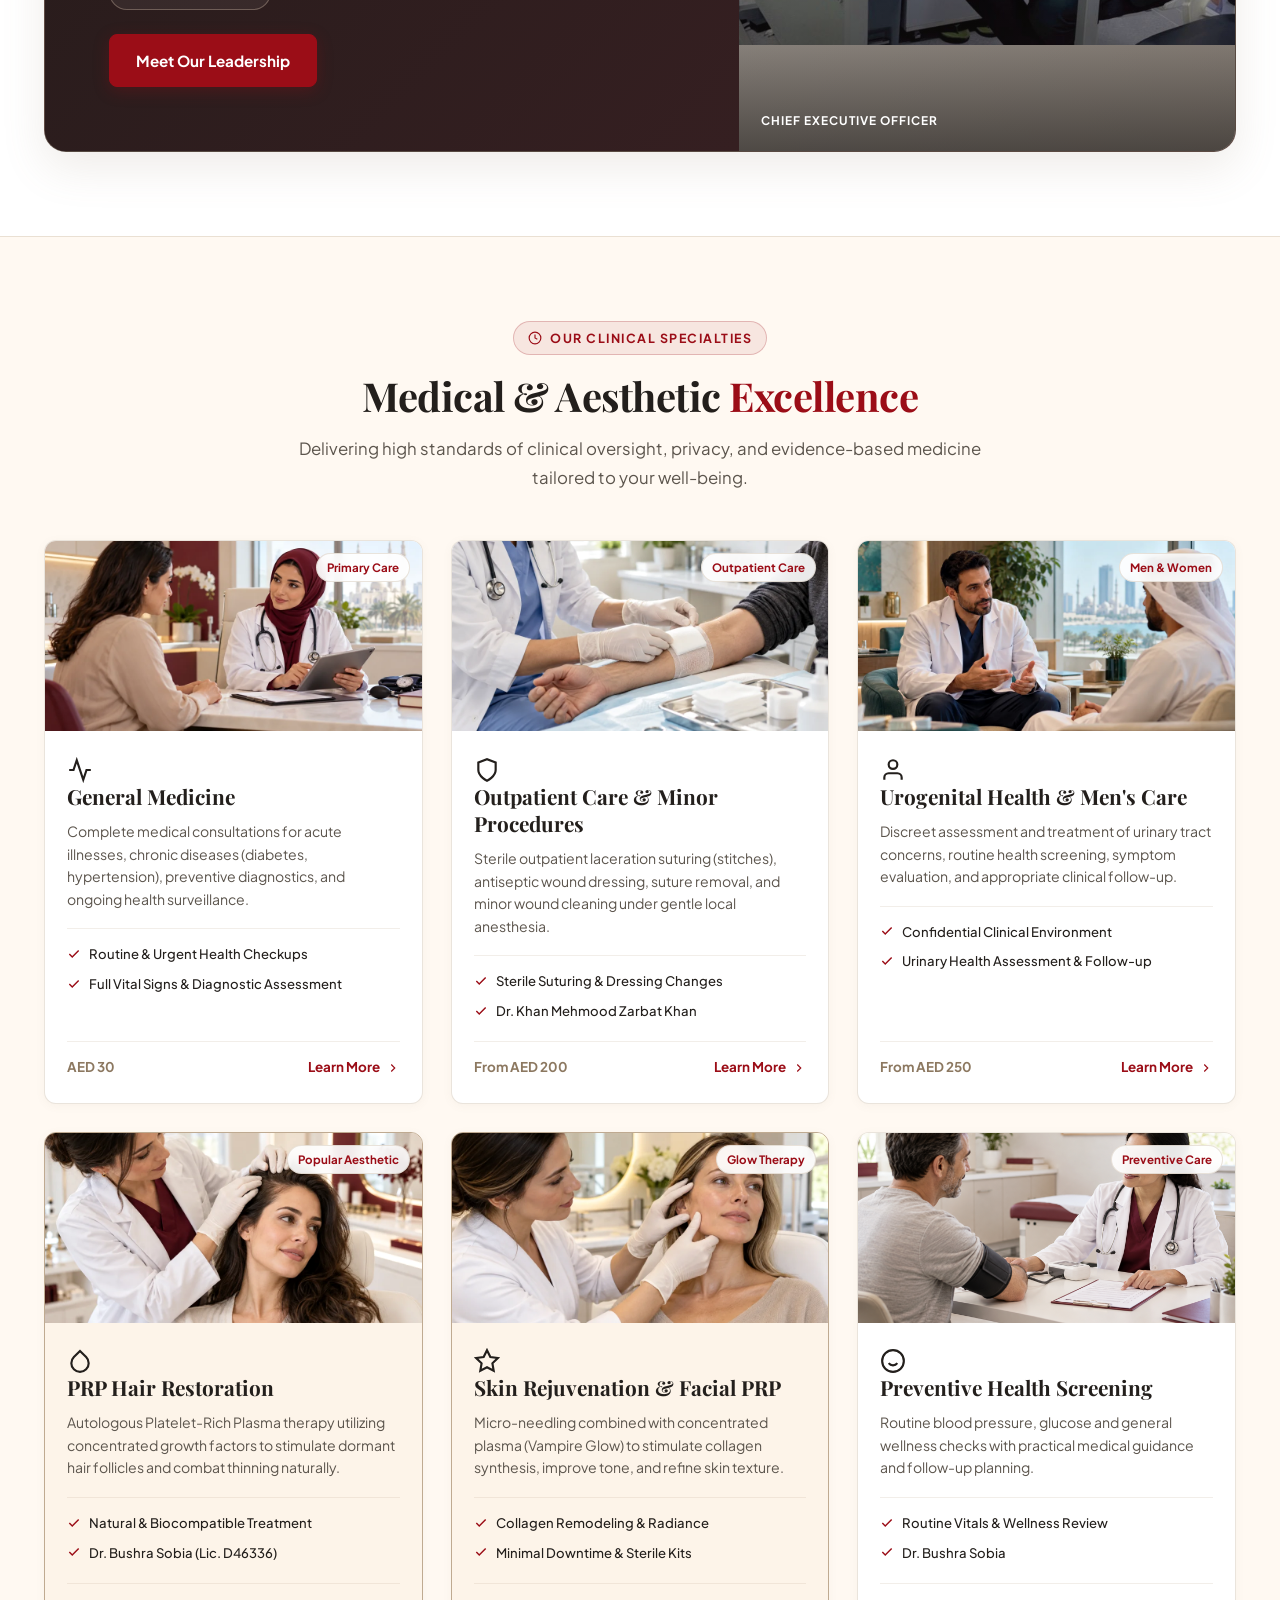
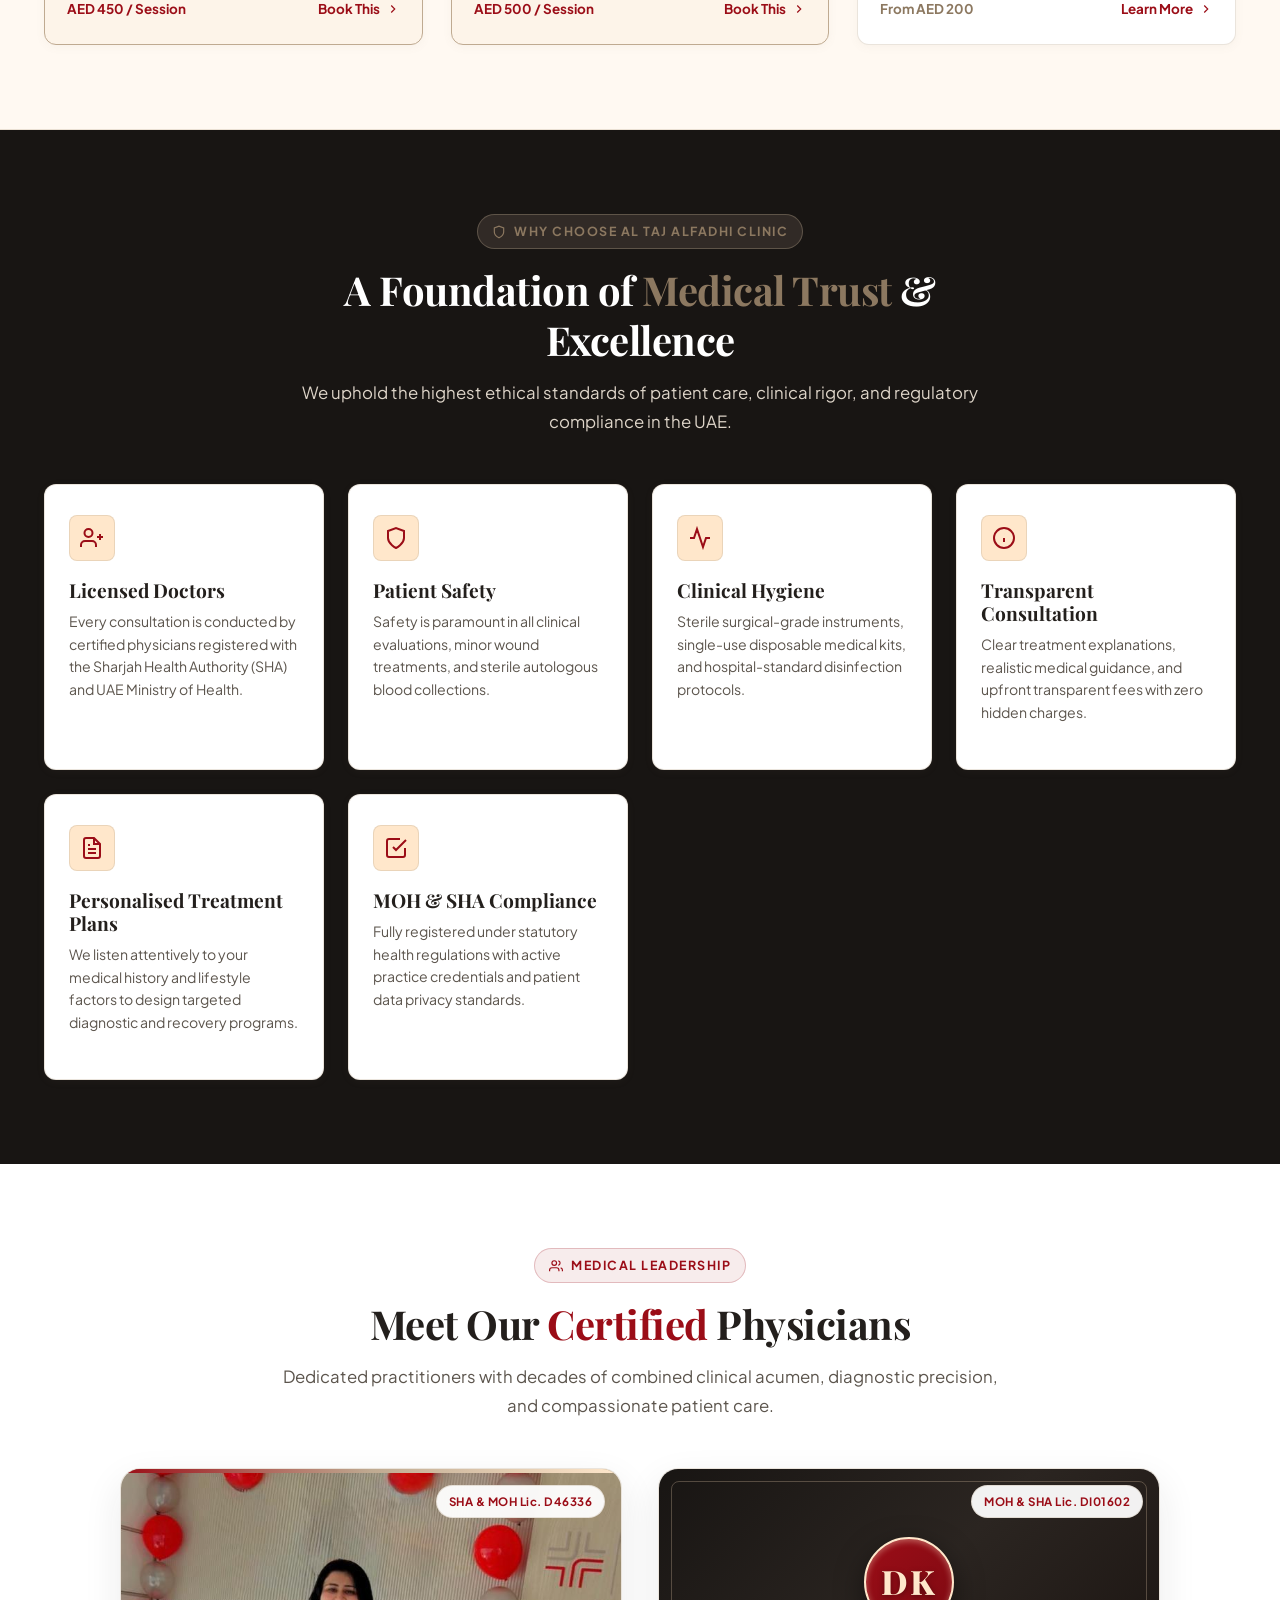
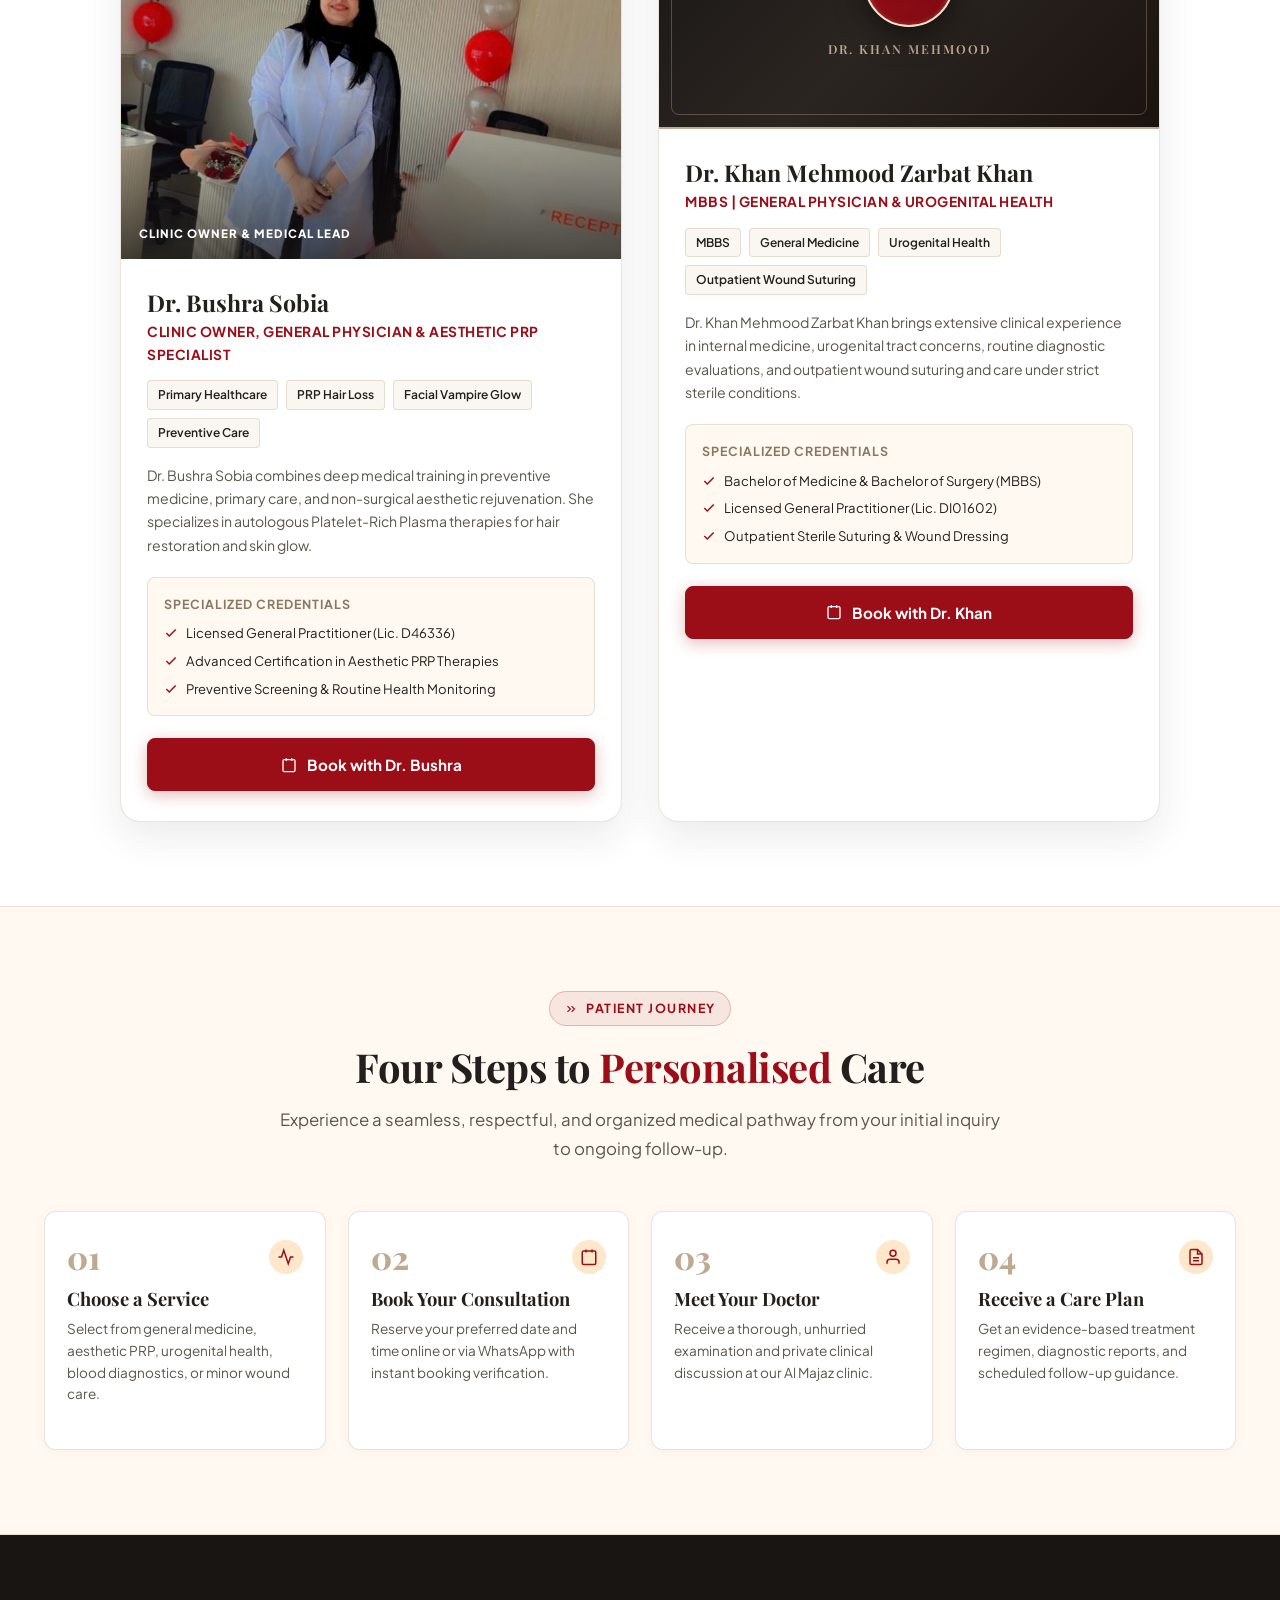
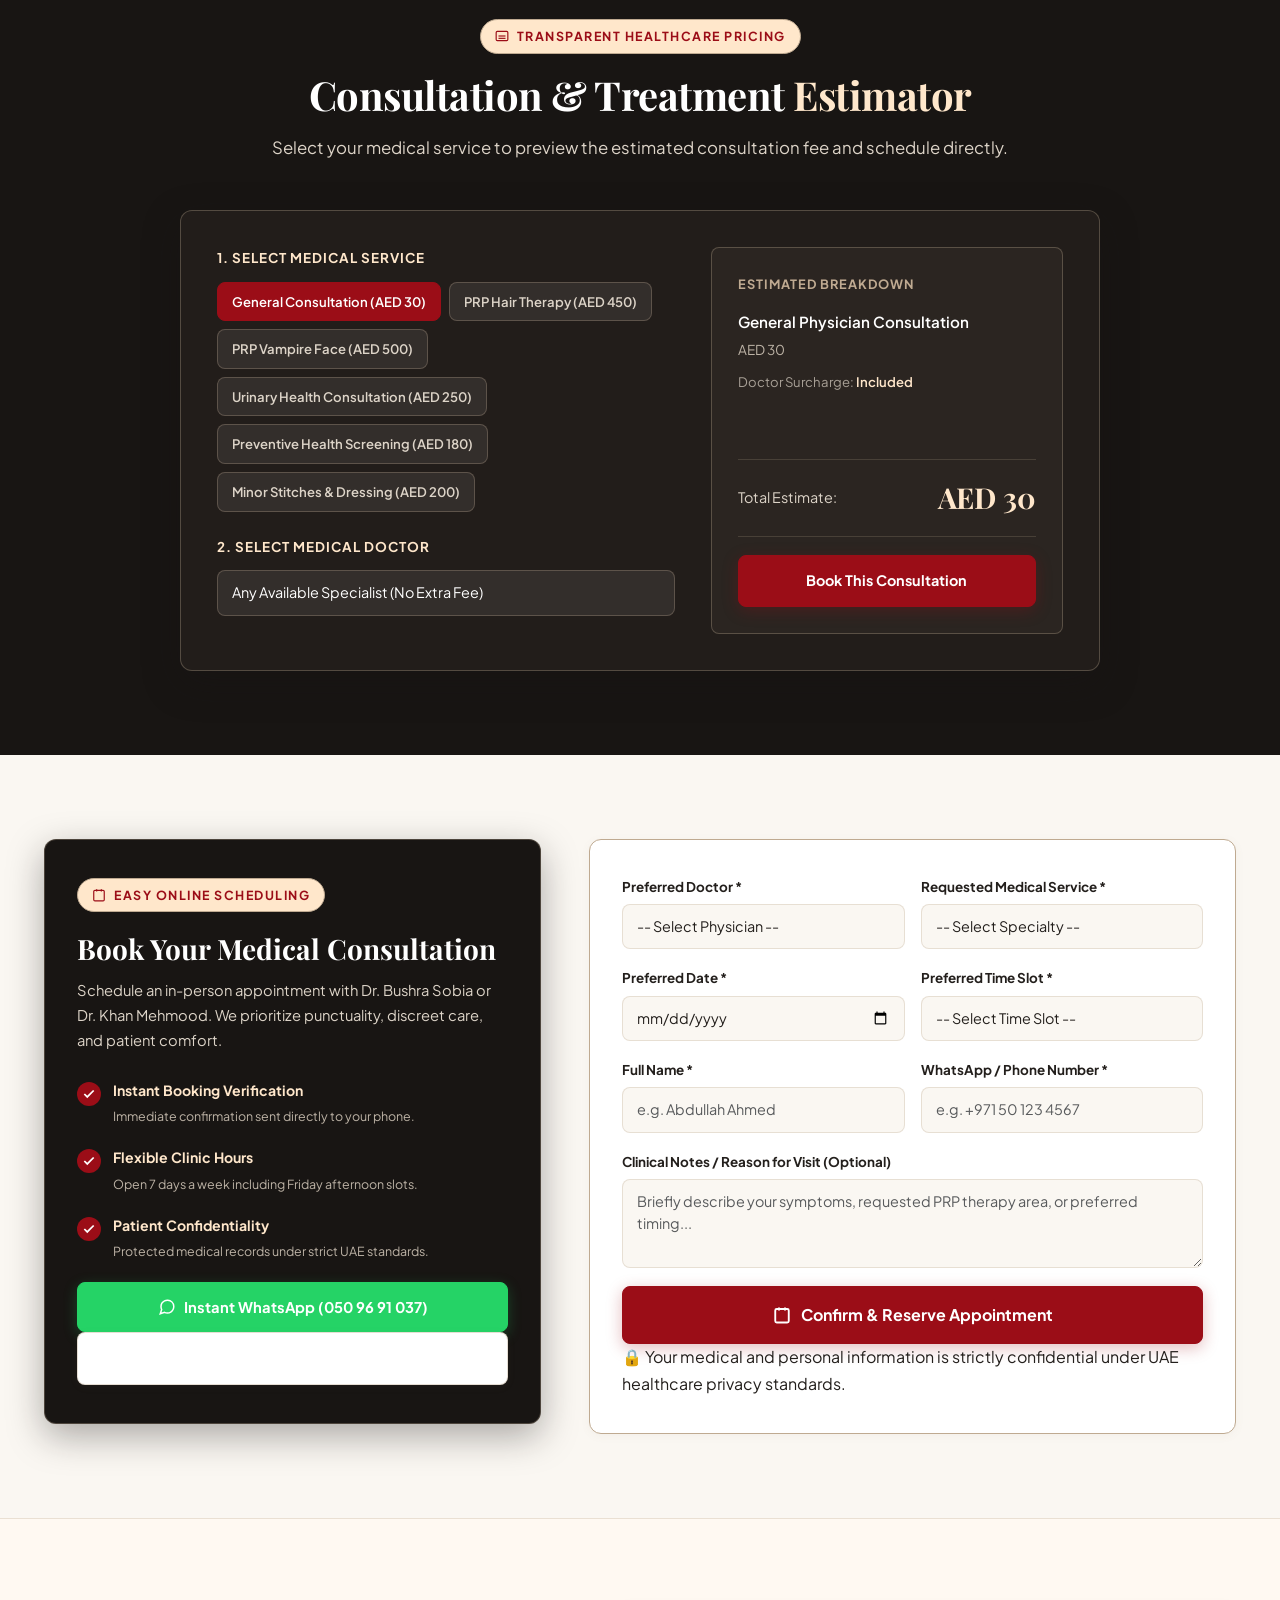
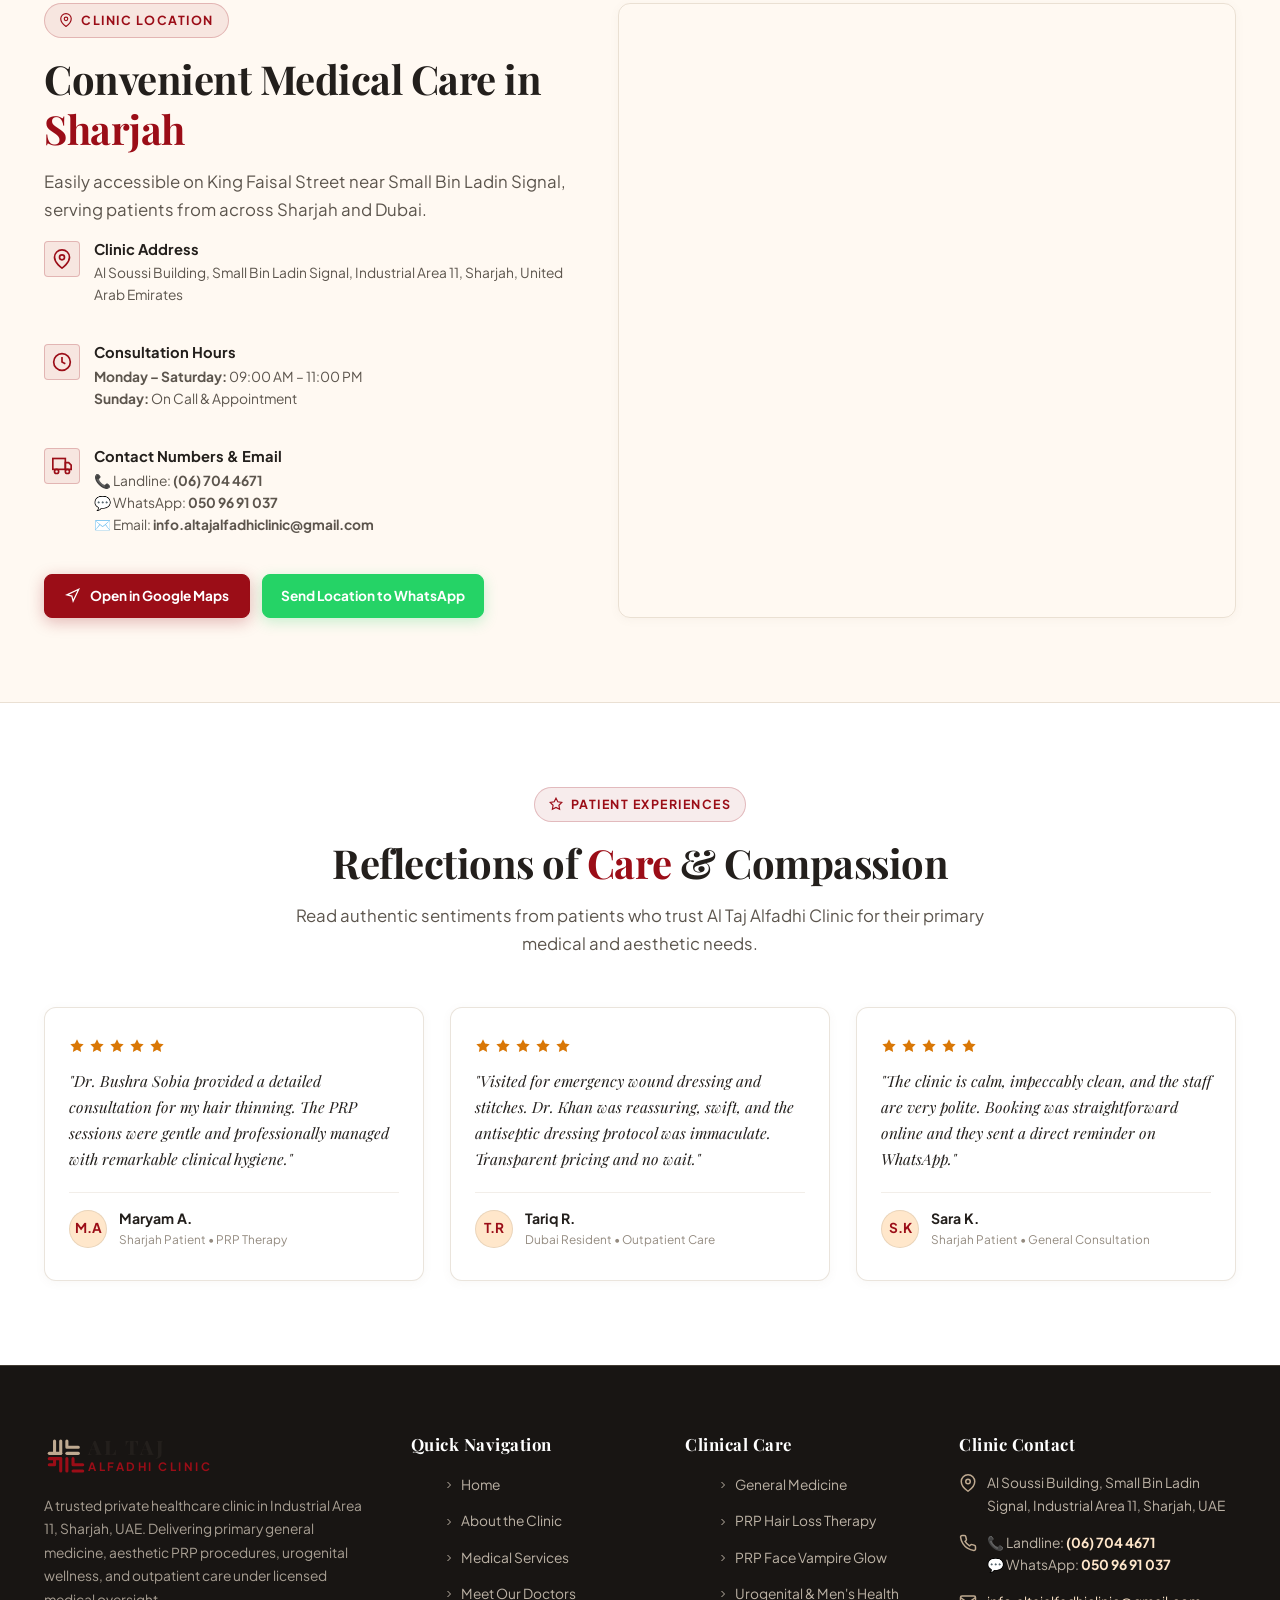
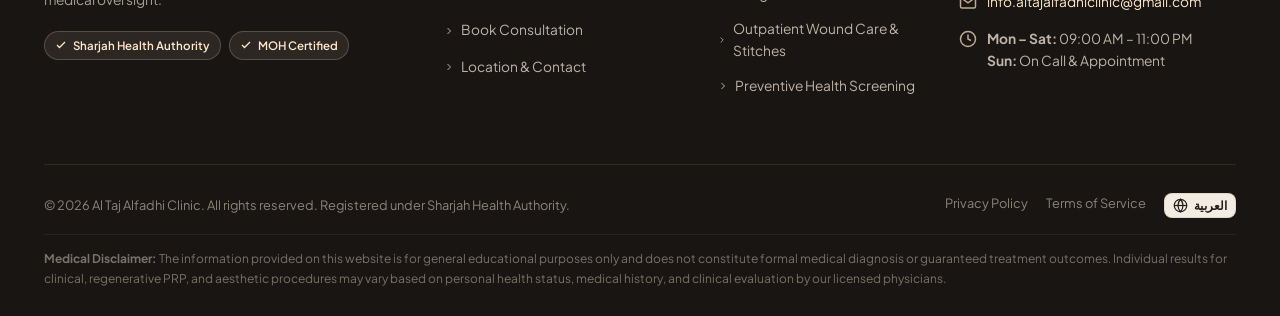
==== commit 93487147: "Update clinic images and leadership layouts" ====
--- a/index.html
+++ b/index.html
@@ -44,7 +44,7 @@
     integrity="sha384-sRIl4kxILFvY47J16cr9ZwB07vP4J8+LH7qKQnuqkuIAvNWLzeN8tE5YBujZqJLB" crossorigin="anonymous">
 
   <!-- CSS Stylesheet -->
-  <link rel="stylesheet" href="style.css?v=20261016-6">
+  <link rel="stylesheet" href="style.css?v=20261016-10">
 
   <!-- Schema.org MedicalClinic Structured Data for Local SEO -->
   <script type="application/ld+json">
@@ -281,14 +281,14 @@
   </aside>
 
   <!-- ========================================================================
-       3. Hero Section (Full Video Background - No Image)
+       3. Hero Section (Clinic Reception Background)
        ======================================================================== -->
   <section class="hero-section hero-full-video">
-    <!-- Video Background Container -->
+    <!-- Clinic Reception Background -->
     <div class="hero-video-wrap">
-      <video class="hero-video-element" autoplay muted loop playsinline>
-        <source src="assests/https_wwwaltajalfadhiclinic.mp4" type="video/mp4">
-      </video>
+      <img src="assests/Reception%20PIC%202.jpeg"
+        alt="Al Taj Alfadhi Clinic reception and patient waiting area"
+        class="hero-video-element hero-image-element" width="1280" height="960" fetchpriority="high" decoding="async">
       <div class="hero-video-gradient-overlay"></div>
     </div>
     <div class="container relative-z">
@@ -461,18 +461,19 @@
       </div>
 
       <div class="owner-spotlight row g-0 align-items-stretch mt-4 mt-lg-5">
-        <div class="col-lg-5 owner-spotlight-media">
+        <div class="col-lg-5 owner-spotlight-media order-lg-2">
           <img src="assests/DR%20Bushra%20Sobia%20owner%20of%20clinic.jpeg"
             alt="Dr. Bushra Sobia, owner of Al Taj Alfadhi Clinic, standing in the clinic reception"
             loading="lazy" decoding="async">
           <span class="owner-photo-label">Clinic Owner &amp; General Physician</span>
         </div>
-        <div class="col-lg-7 owner-spotlight-content">
+        <div class="col-lg-7 owner-spotlight-content order-lg-1">
           <span class="owner-eyebrow">Meet the Founder</span>
           <h2>Dr. Bushra Sobia</h2>
           <p class="owner-role">Owner of Al Taj Alfadhi Clinic</p>
-          <p>Dr. Bushra leads the clinic with a patient-first vision: accessible medical care, attentive consultations,
-            and a professional environment where every patient is treated with dignity and compassion.</p>
+          <p>With a distinguished devotion to ethical medicine and compassionate service, Dr. Bushra Sobia founded Al
+            Taj Alfadhi Clinic as a place where clinical excellence feels personal. Her vision unites attentive
+            consultation, preventive care, and genuine respect for every patient.</p>
           <div class="owner-values">
             <span>Licensed physician</span>
             <span>Personalised care</span>
@@ -483,19 +484,20 @@
       </div>
 
       <div class="owner-spotlight leadership-spotlight row g-0 align-items-stretch mt-4 mt-lg-5 reveal-on-scroll">
-        <div class="col-lg-5 owner-spotlight-media leadership-spotlight-media">
+        <div class="col-lg-5 owner-spotlight-media leadership-spotlight-media order-lg-2">
           <img src="assests/Ceo%20Abdul%20ahad%20.jpeg"
             alt="Mian Abdul Ahad, CEO of Al Taj Alfadhi Clinic, in his clinic office"
             width="926" height="737" loading="lazy" decoding="async">
           <span class="owner-photo-label">Chief Executive Officer</span>
         </div>
-        <div class="col-lg-7 owner-spotlight-content leadership-spotlight-content">
+        <div class="col-lg-7 owner-spotlight-content leadership-spotlight-content order-lg-1">
           <span class="owner-eyebrow">Executive Leadership</span>
           <h2>Mian Abdul Ahad</h2>
           <p class="owner-role">CEO of Al Taj Alfadhi Clinic</p>
-          <p>Mian Abdul Ahad guides the clinic with a clear vision for dependable operations, strong teamwork, and a
-            consistently respectful patient experience. His leadership supports the clinic's commitment to quality,
-            accessibility, and continuous improvement.</p>
+          <p>At the helm of the clinic's strategic direction, Mian Abdul Ahad brings purposeful leadership,
+            operational foresight, and an unwavering commitment to excellence. He cultivates a culture of teamwork
+            and continuous improvement, ensuring every patient encounters care that is efficient, dignified, and
+            dependable.</p>
           <div class="owner-values" aria-label="CEO leadership qualities">
             <span>Strategic vision</span>
             <span>Operational excellence</span>
@@ -928,7 +930,7 @@
         <!-- Doctor 1: Dr. Bushra Sobia -->
         <div class="doctor-card physician-card-featured reveal-on-scroll" id="physician-bushra">
           <div class="doctor-card-top doctor-card-top-photo">
-            <img src="assests/dr%20bia%20doing%20clinic%20work.jpeg"
+            <img src="assests/Bushra%20Managing%20Director.jpeg"
               alt="Dr. Bushra Sobia, owner and general physician at Al Taj Alfadhi Clinic, providing clinical care"
               class="doctor-photo doctor-photo-bushra" width="720" height="1280" loading="lazy" decoding="async">
             <div class="doctor-badge-lic">SHA & MOH Lic. D46336</div>
--- a/style.css
+++ b/style.css
@@ -483,6 +483,11 @@
   background: linear-gradient(135deg, #3a2022 0%, #241b1a 100%);
 }
 
+.executive-profile-visual {
+  min-width: 0;
+  background: rgba(24, 17, 15, 0.38);
+}
+
 .executive-profile-media {
   position: relative;
   min-height: 350px;
@@ -518,7 +523,16 @@
 }
 
 .executive-profile-media-ceo img {
-  object-position: center 32%;
+  object-fit: contain;
+  object-position: center;
+}
+
+.executive-profile-media-ceo {
+  background: linear-gradient(135deg, #e8e1d9, #cfc3b7);
+}
+
+.executive-profile-card:hover .executive-profile-media-ceo img {
+  transform: none;
 }
 
 .executive-role-badge {
@@ -540,6 +554,13 @@
   backdrop-filter: blur(10px);
 }
 
+.executive-role-badge-below {
+  position: static;
+  display: block;
+  margin: 16px;
+  background: rgba(255, 255, 255, 0.08);
+}
+
 .executive-profile-content {
   display: flex;
   flex-direction: column;
@@ -941,6 +962,15 @@
   filter: none;
 }
 
+.hero-image-element {
+  width: 100%;
+  height: 100%;
+  min-width: 0;
+  min-height: 0;
+  opacity: 1;
+  filter: brightness(1.1) saturate(1.14) contrast(1.03);
+}
+
 /* Clean Neutral Soft Overlay with Subtle Cinematic Vignette */
 .hero-video-gradient-overlay {
   position: absolute;
@@ -955,6 +985,14 @@
   );
 }
 
+.hero-image-element + .hero-video-gradient-overlay {
+  background: radial-gradient(
+    circle at center,
+    rgba(13, 11, 10, 0.08) 0%,
+    rgba(13, 11, 10, 0.18) 100%
+  );
+}
+
 .relative-z {
   position: relative;
   z-index: 3;
@@ -962,12 +1000,28 @@
 
 /* Elegant Centered Hero Content */
 .hero-content-centered {
+  position: relative;
+  isolation: isolate;
   max-width: 920px;
   margin: 0 auto;
   text-align: center;
   display: flex;
   flex-direction: column;
   align-items: center;
+}
+
+.hero-content-centered::before {
+  content: '';
+  position: absolute;
+  inset: -46px -70px;
+  z-index: -1;
+  pointer-events: none;
+  background: radial-gradient(
+    ellipse at center,
+    rgba(13, 11, 10, 0.7) 0%,
+    rgba(13, 11, 10, 0.52) 48%,
+    rgba(13, 11, 10, 0) 78%
+  );
 }
 
 .hero-badge-glass {
@@ -3975,7 +4029,12 @@
 }
 
 .leadership-spotlight-media img {
-  object-position: 56% center;
+  object-fit: contain;
+  object-position: center;
+}
+
+.leadership-spotlight-media {
+  background: linear-gradient(135deg, #e8e1d9, #cfc3b7);
 }
 
 .leadership-spotlight-content {
